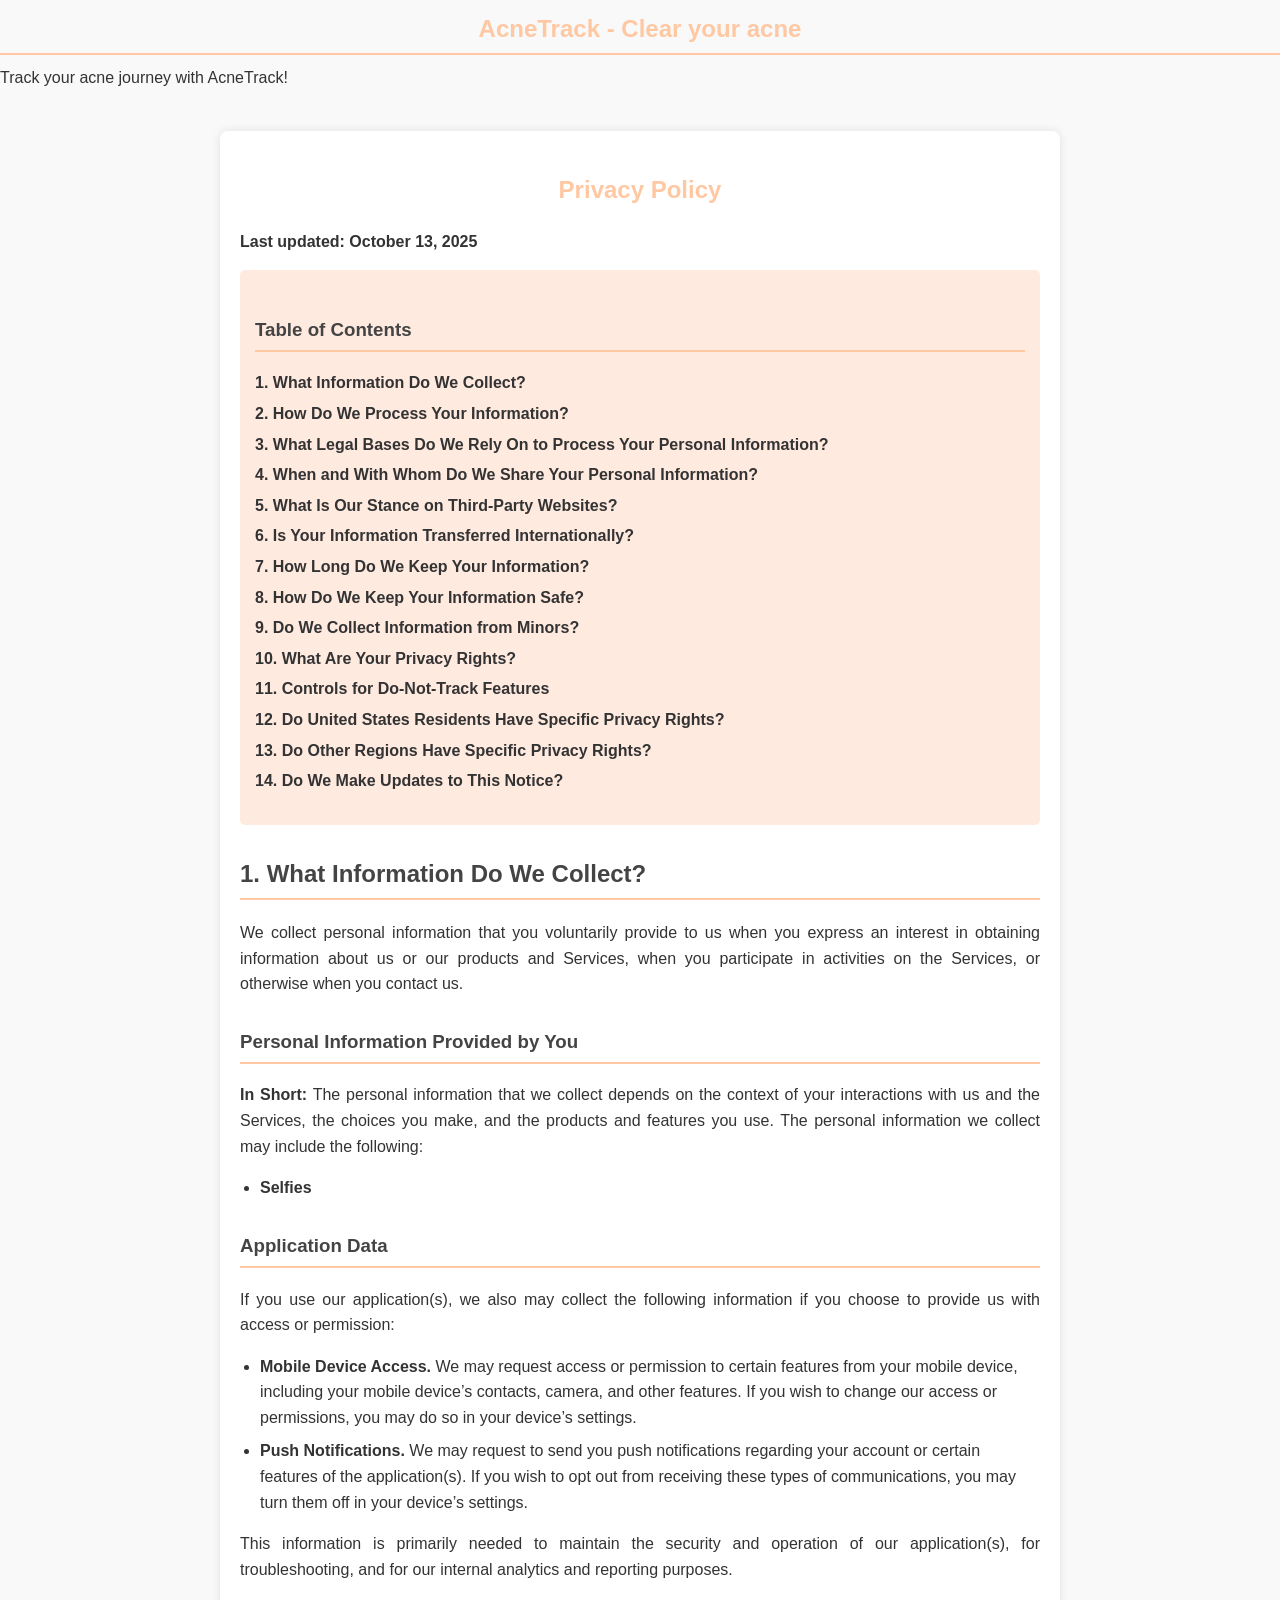
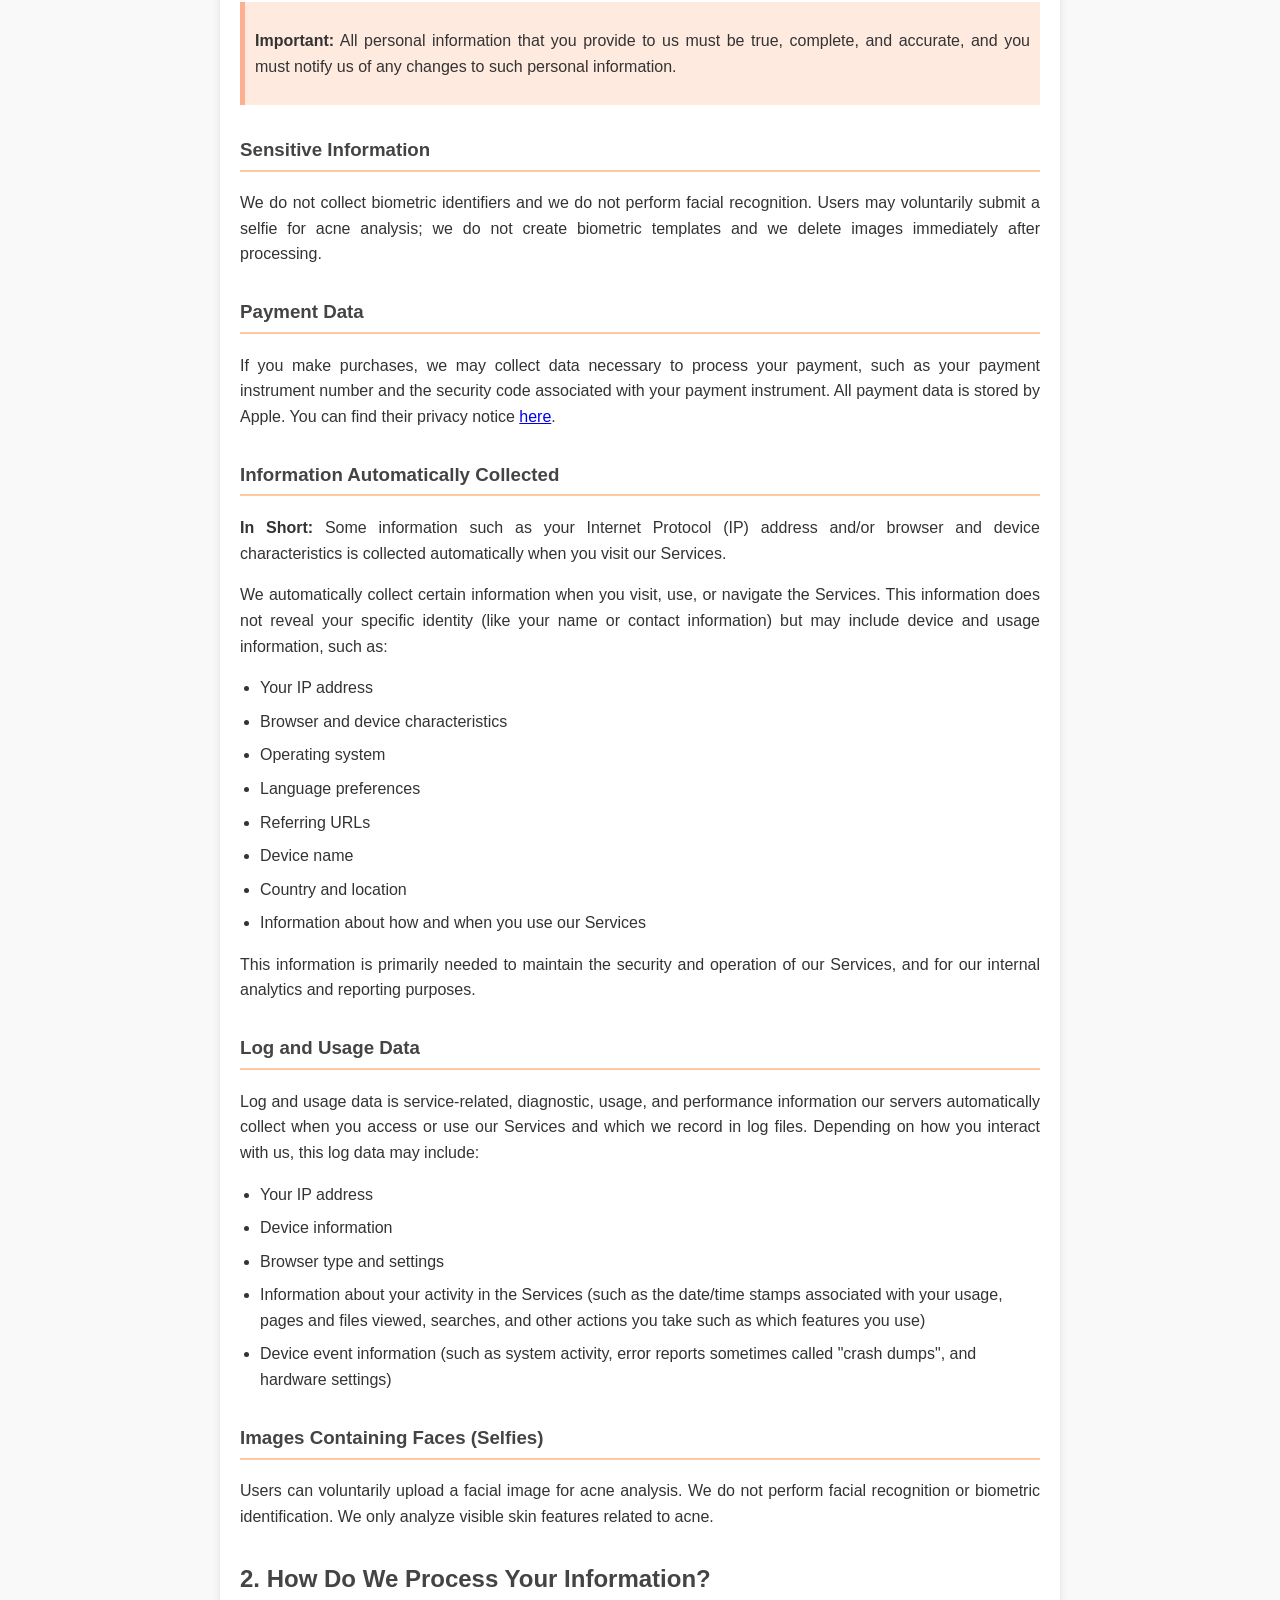
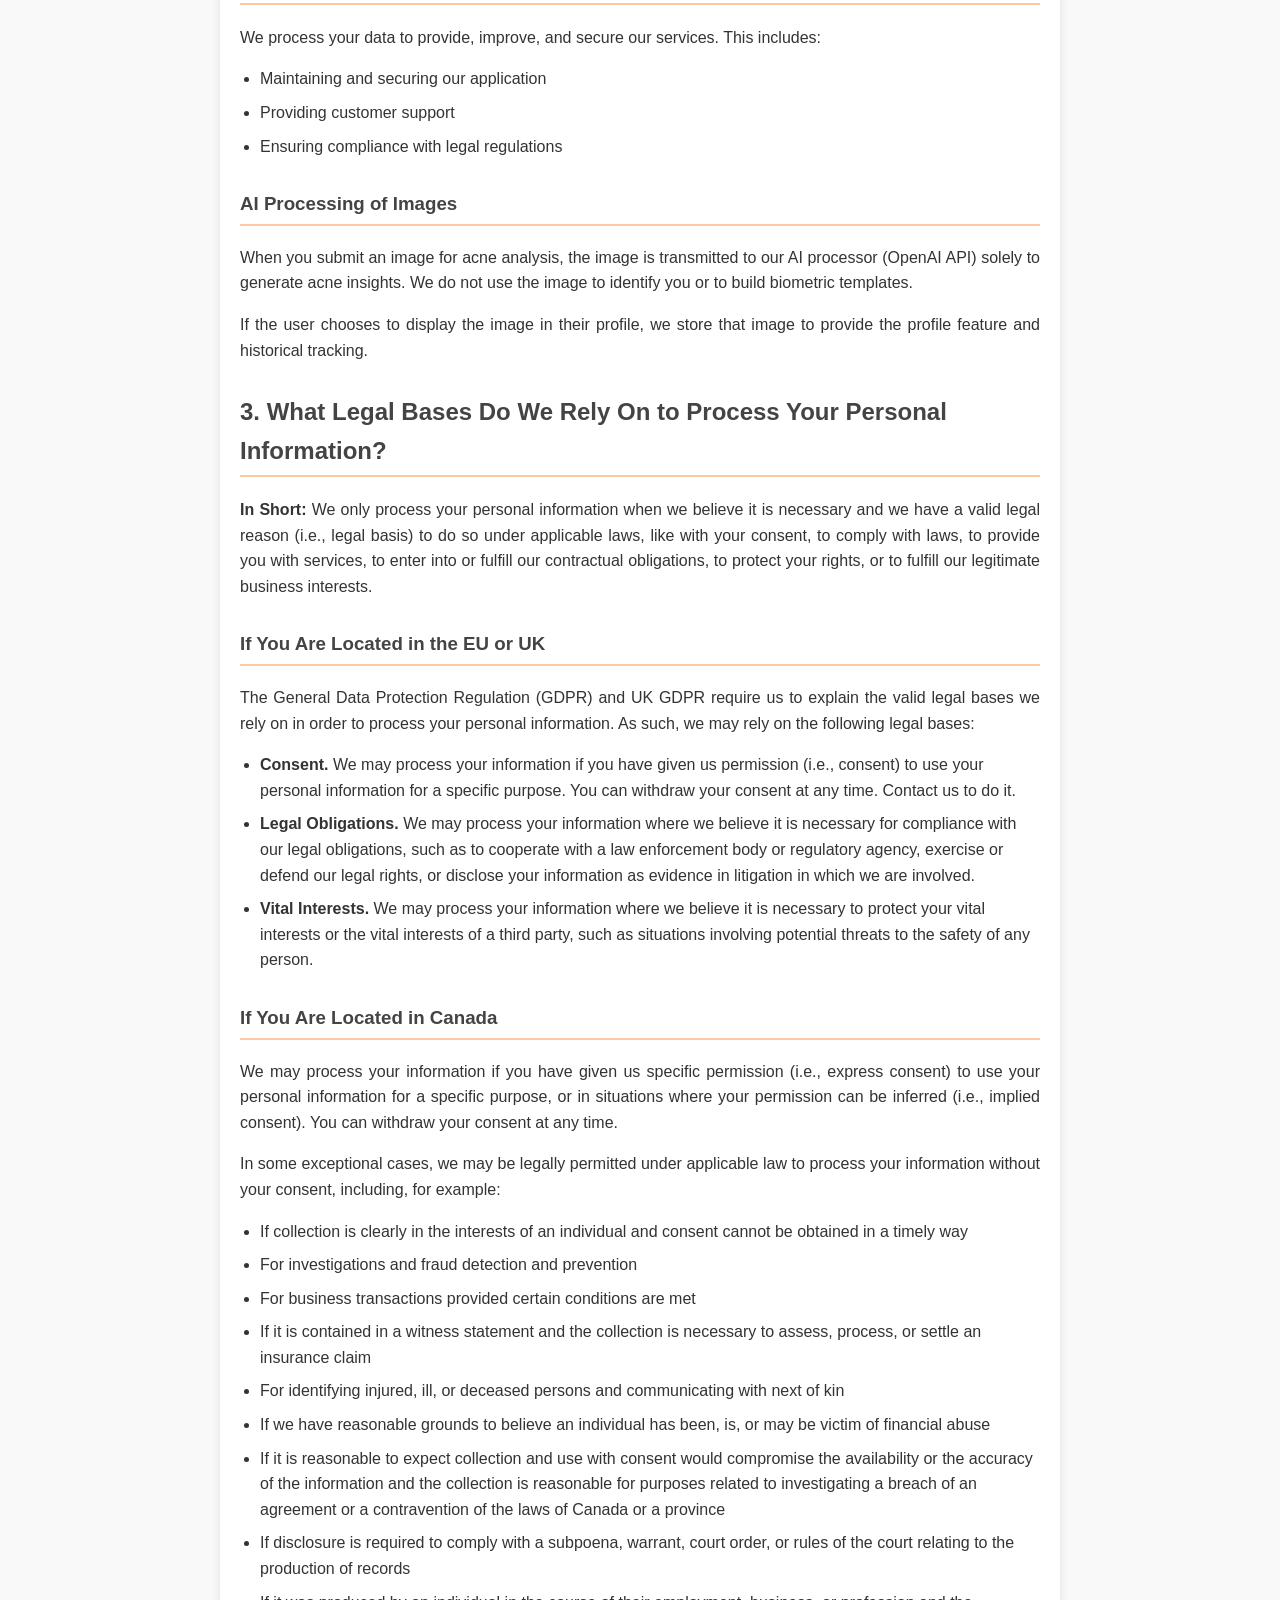
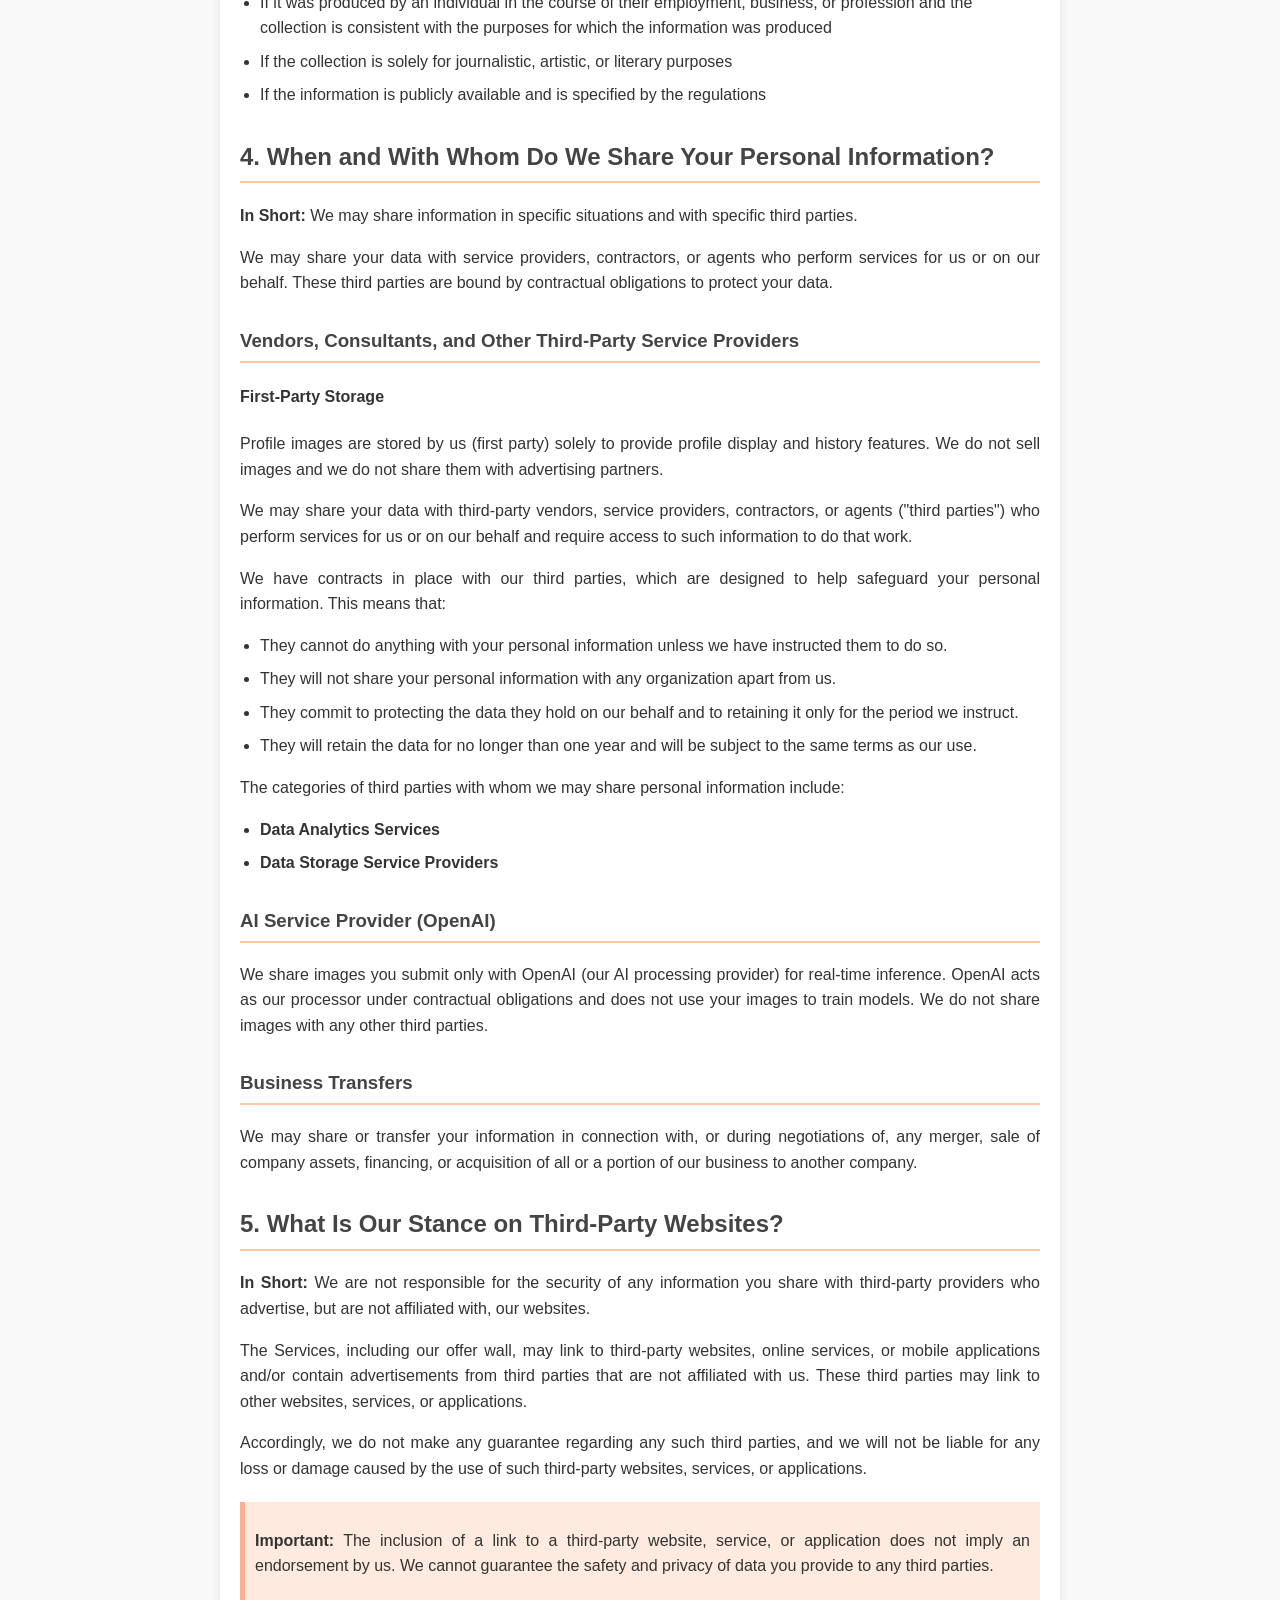
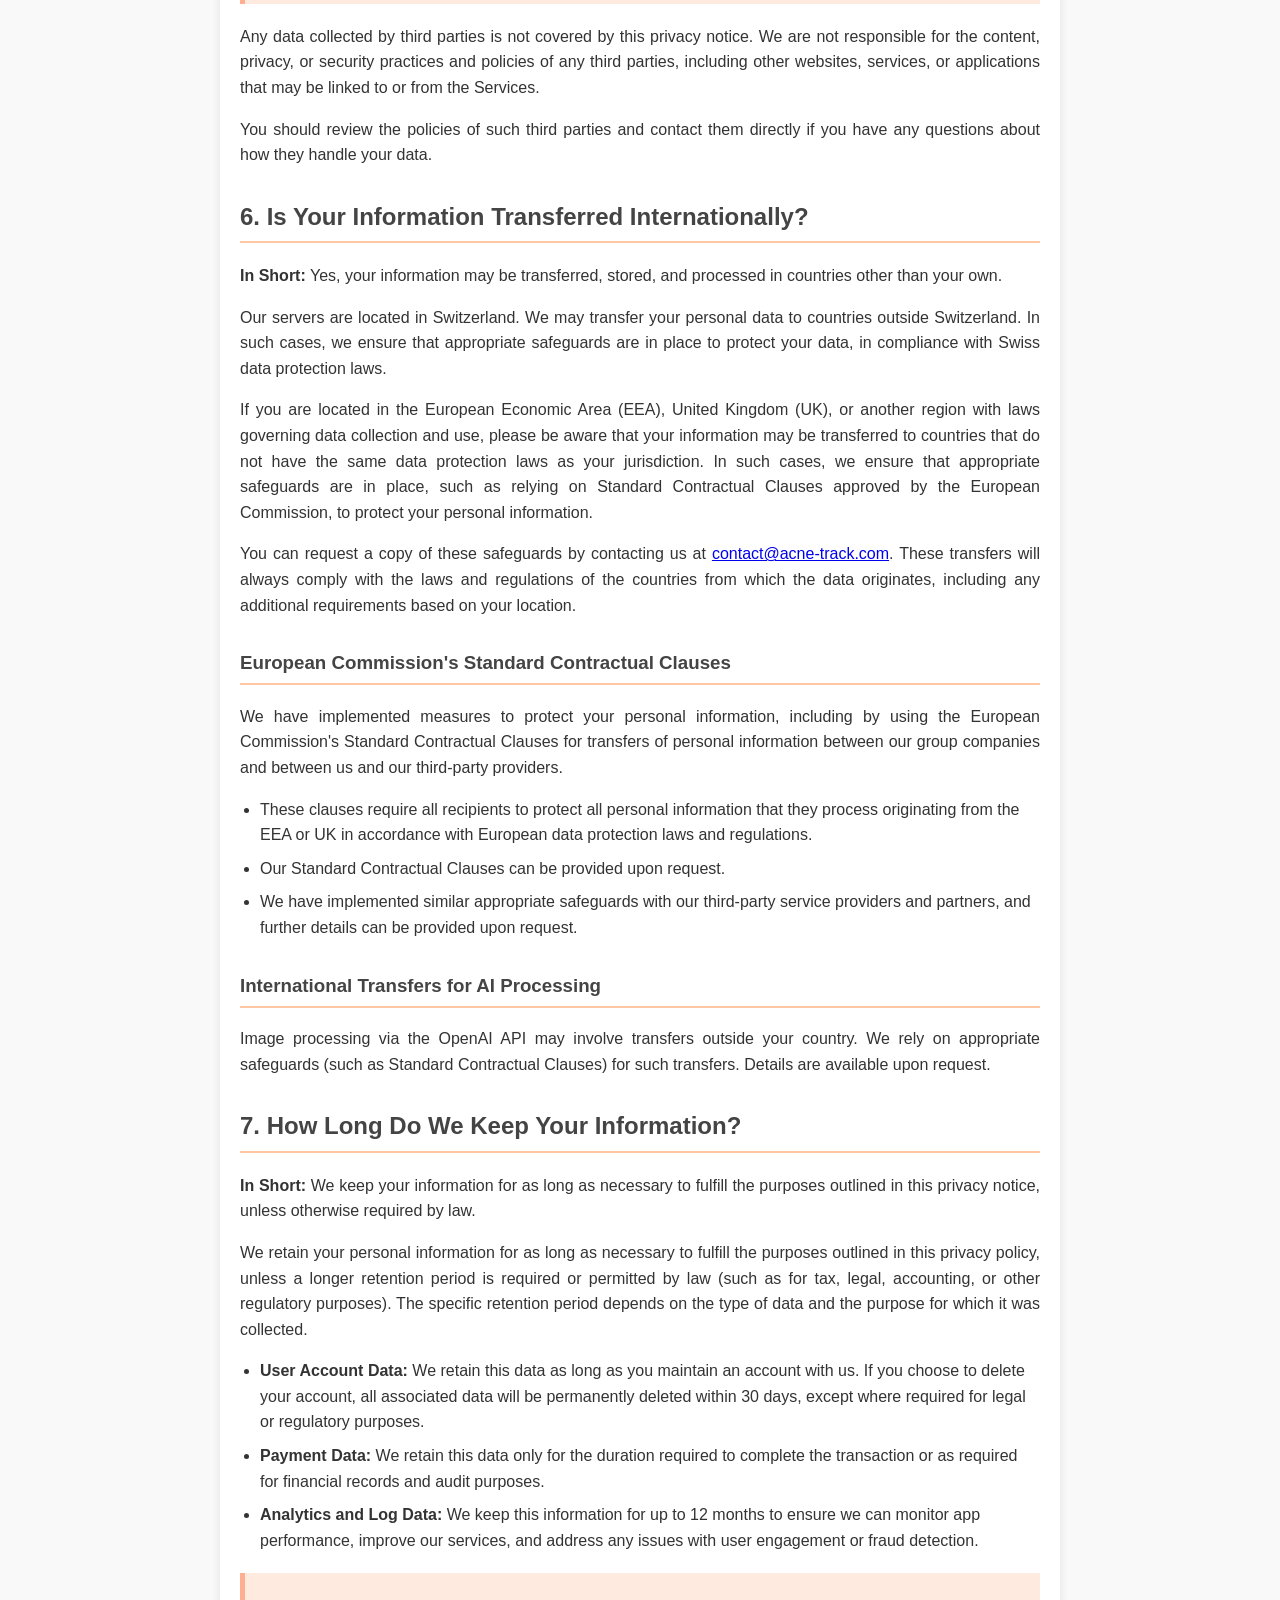
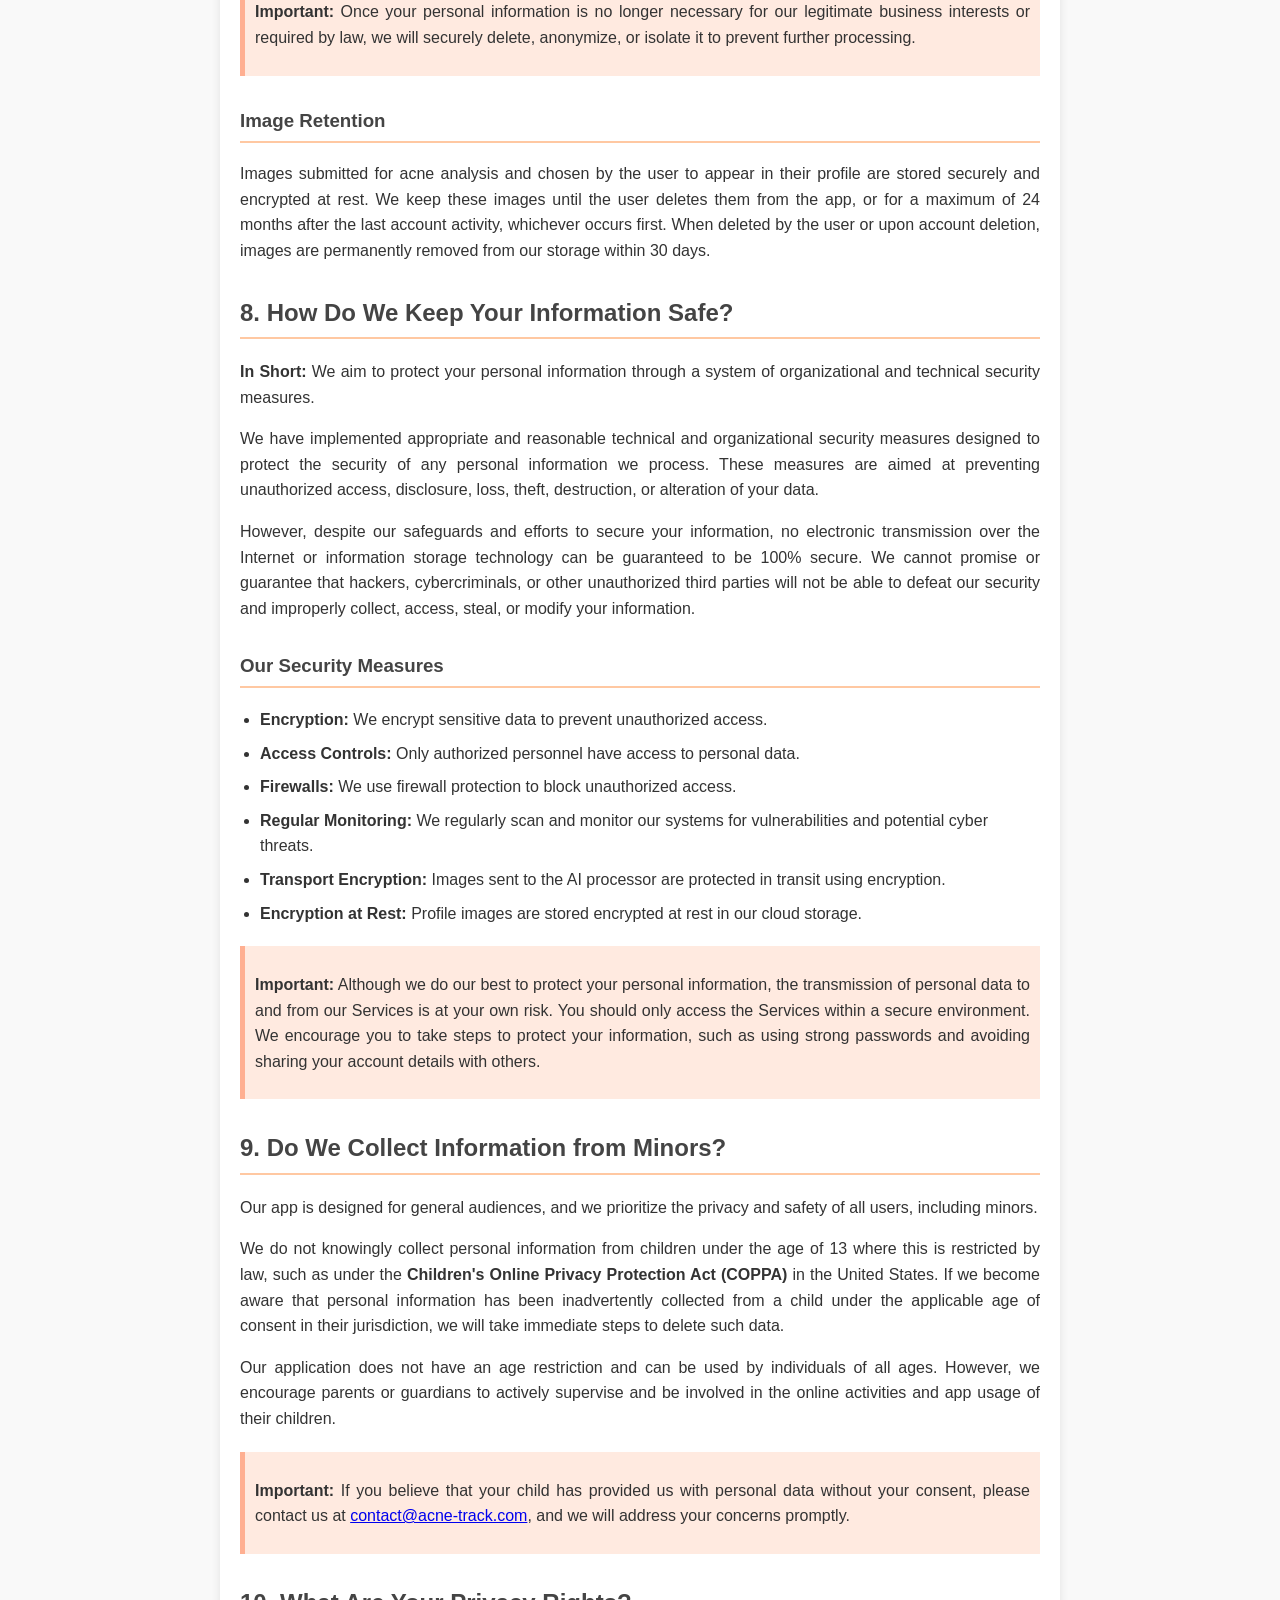
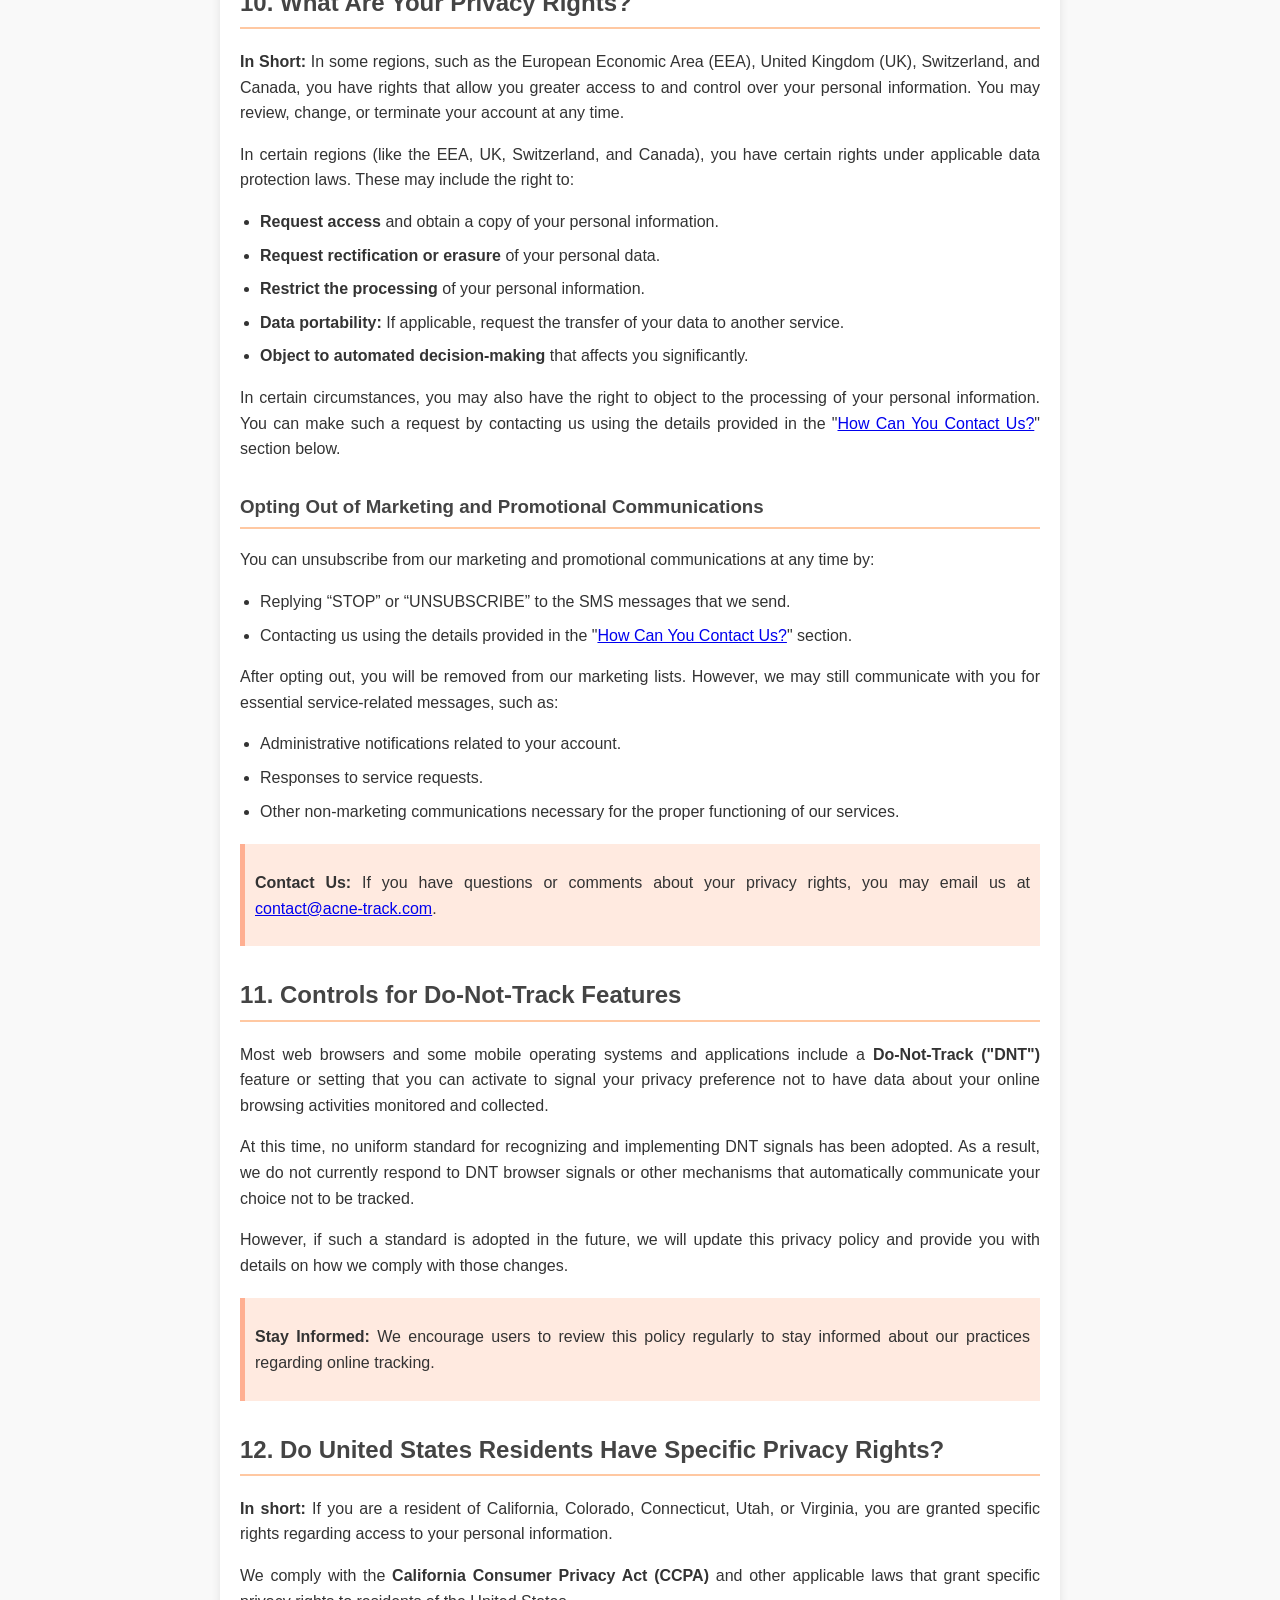
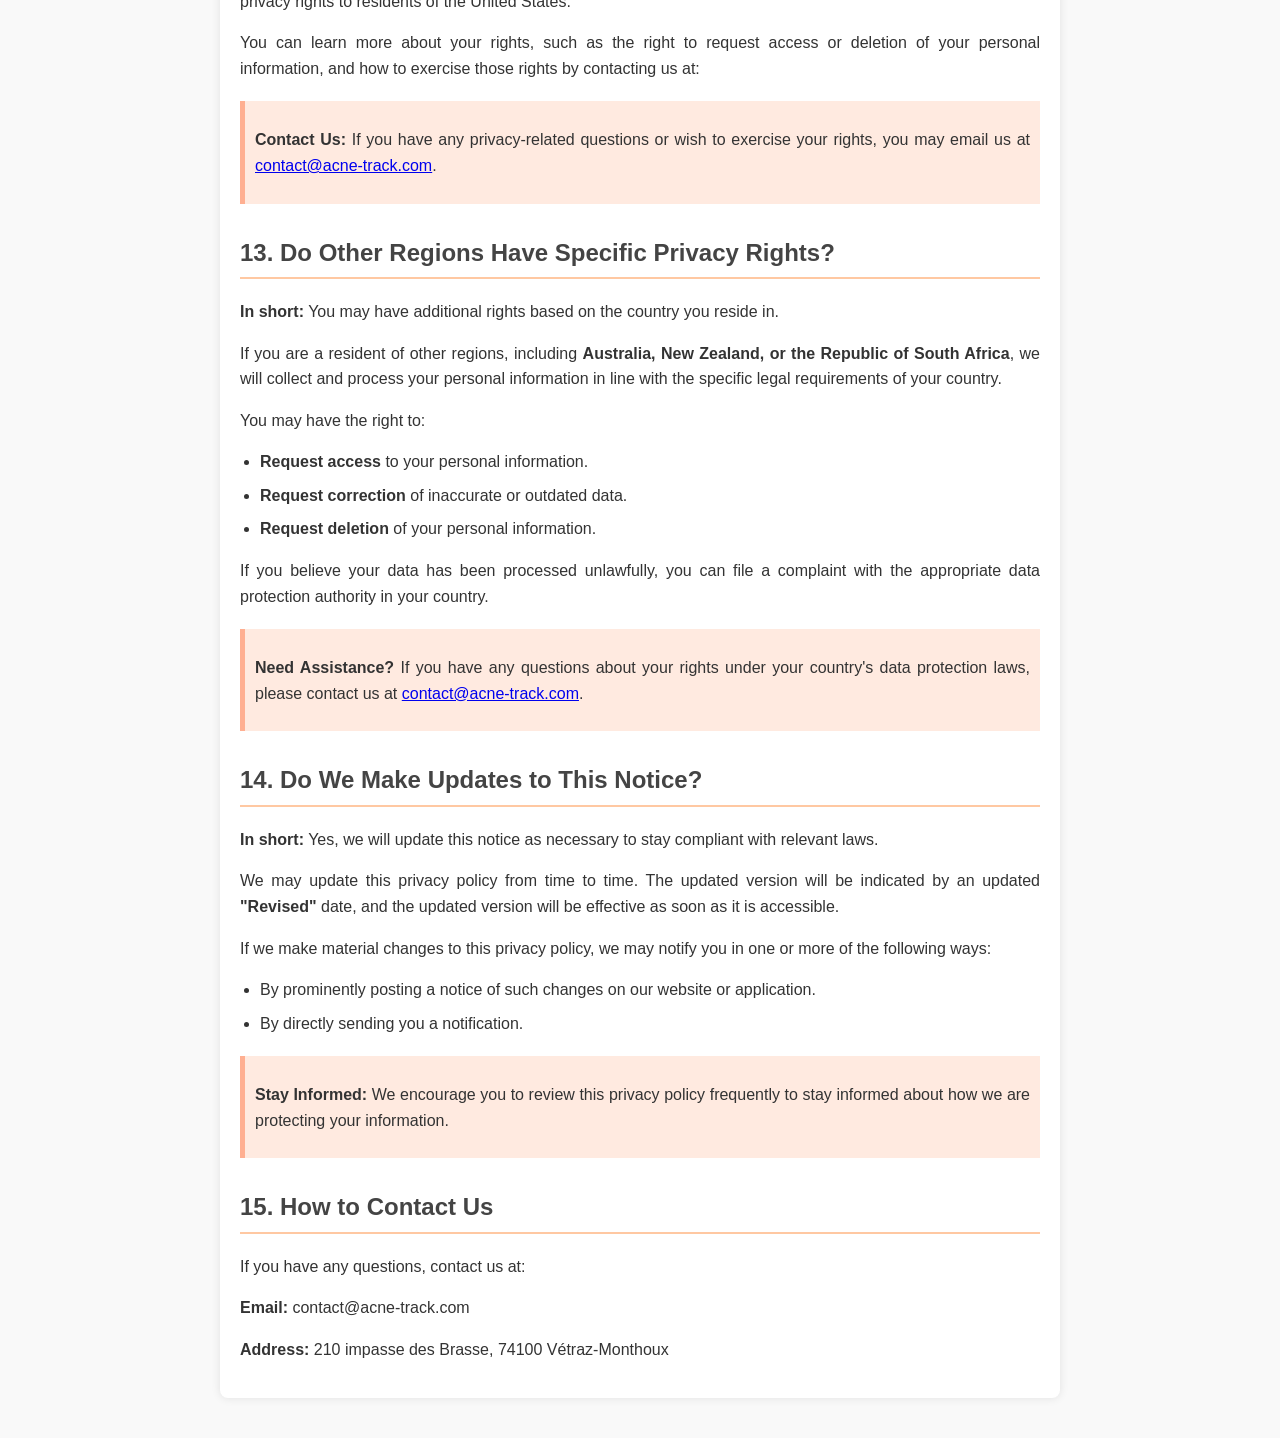
==== privacy.html @ 8bb2ef1c "Update date" ====
<!DOCTYPE html>
<html lang="fr">
<head>
    <meta charset="UTF-8">
    <meta name="viewport" content="width=device-width, initial-scale=1.0">
    <title>Privacy Policy - AcneTrack</title>
    <style>
        /* Styles généraux */
body {
    font-family: Arial, sans-serif;
    margin: 0;
    padding: 0;
    background-color: #f9f9f9;
    color: #333;
    line-height: 1.6;
}

/* Conteneur principal */
.container {
    max-width: 800px;
    margin: 40px auto;
    padding: 20px;
    background: white;
    border-radius: 8px;
    box-shadow: 0px 0px 10px rgba(0, 0, 0, 0.1);
}

/* Titres */
h1 {
    text-align: center;
    color: #FFC8A2; /* Nouveau code couleur */
}

h2, h3 {
    color: #444;
    border-bottom: 2px solid #FFC8A2; /* Bordure sous les titres */
    padding-bottom: 5px;
    margin-top: 30px;
}

/* Paragraphes et listes */
p {
    text-align: justify;
    margin-bottom: 15px;
}

ul {
    padding-left: 20px;
}

li {
    margin-bottom: 8px;
}

        /* Ajout du style pour l'en-tête */
    .header {
      text-align: center;
      margin-bottom: 20px;
    }
    .header .logo {
      max-width: 120px;
      height: auto;
      margin-bottom: 10px;
    }
    .header h2 {
      color: #FFC8A2;
      margin: 10px 0;
    }
    .header p {
      color: #333;
      font-size: 1rem;
      margin: 0 0 10px 0;
    }

/* Table des matières */
.table-of-contents {
    background: #FFEAE0; /* Fond de la table des matières */
    padding: 15px;
    border-radius: 5px;
    margin-bottom: 20px;
}

.table-of-contents ul {
    list-style: none;
    padding: 0;
}

.table-of-contents li {
    margin-bottom: 5px;
}

.table-of-contents a {
    text-decoration: none;
    color: #333; /* Texte des liens en foncé */
    font-weight: bold;
}

.table-of-contents a:hover {
    text-decoration: underline;
    color: #FFAF91; /* Un léger changement au survol */
}

/* Mise en valeur des sections importantes */
.highlight {
    background-color: #FFEAE0; /* Nouveau fond pour les encadrés */
    padding: 10px;
    border-left: 5px solid #FFAF91; /* Légèrement plus foncé */
    margin: 20px 0;
}

/* Pied de page */
.footer {
    text-align: center;
    margin-top: 40px;
    font-size: 14px;
    color: #777;
}

    </style>
</head>
<body>

     <!-- En-tête -->
  <div class="header">
    <h2>AcneTrack - Clear your acne</h2>
    <p>Track your acne journey with AcneTrack!</p>
  </div>

    <div class="container">
     <section id="privacy-policy">
        <h1>Privacy Policy</h1>
        <p><strong>Last updated: October 13, 2025</strong></p>

        <div class="table-of-contents">
    <h3>Table of Contents</h3>
    <ul>
        <li><a href="#info-collect">1. What Information Do We Collect?</a></li>
        <li><a href="#how-process">2. How Do We Process Your Information?</a></li>
        <li><a href="#legal-basis">3. What Legal Bases Do We Rely On to Process Your Personal Information?</a></li>
        <li><a href="#sharing-info">4. When and With Whom Do We Share Your Personal Information?</a></li>
        <li><a href="#third-party">5. What Is Our Stance on Third-Party Websites?</a></li>
        <li><a href="#international-transfer">6. Is Your Information Transferred Internationally?</a></li>
        <li><a href="#data-retention">7. How Long Do We Keep Your Information?</a></li>
        <li><a href="#data-security">8. How Do We Keep Your Information Safe?</a></li>
        <li><a href="#minors-data">9. Do We Collect Information from Minors?</a></li>
        <li><a href="#privacy-rights">10. What Are Your Privacy Rights?</a></li>
        <li><a href="#dnt-controls">11. Controls for Do-Not-Track Features</a></li>
        <li><a href="#us-privacy-rights">12. Do United States Residents Have Specific Privacy Rights?</a></li>
        <li><a href="#regional-privacy-rights">13. Do Other Regions Have Specific Privacy Rights?</a></li>
        <li><a href="#policy-updates">14. Do We Make Updates to This Notice?</a></li>
    </ul>
</div>


        <h2 id="info-collect">1. What Information Do We Collect?</h2>

<p>We collect personal information that you voluntarily provide to us when you express an interest in obtaining information about us or our products and Services, when you participate in activities on the Services, or otherwise when you contact us.</p>

<h3>Personal Information Provided by You</h3>
<p><strong>In Short:</strong> The personal information that we collect depends on the context of your interactions with us and the Services, the choices you make, and the products and features you use. The personal information we collect may include the following:</p>

<ul>
    <li><strong>Selfies</strong></li>
</ul>

<h3>Application Data</h3>
<p>If you use our application(s), we also may collect the following information if you choose to provide us with access or permission:</p>

<ul>
    <li><strong>Mobile Device Access.</strong> We may request access or permission to certain features from your mobile device, including your mobile device’s contacts, camera, and other features. If you wish to change our access or permissions, you may do so in your device’s settings.</li>
    <li><strong>Push Notifications.</strong> We may request to send you push notifications regarding your account or certain features of the application(s). If you wish to opt out from receiving these types of communications, you may turn them off in your device’s settings.</li>
</ul>

<p>This information is primarily needed to maintain the security and operation of our application(s), for troubleshooting, and for our internal analytics and reporting purposes.</p>

<div class="highlight">
    <p><strong>Important:</strong> All personal information that you provide to us must be true, complete, and accurate, and you must notify us of any changes to such personal information.</p>
</div>

<h3>Sensitive Information</h3>
<p>We do not collect biometric identifiers and we do not perform facial recognition. Users may voluntarily submit a selfie for acne analysis; we do not create biometric templates and we delete images immediately after processing.</p>

<h3>Payment Data</h3>
<p>If you make purchases, we may collect data necessary to process your payment, such as your payment instrument number and the security code associated with your payment instrument. All payment data is stored by Apple. You can find their privacy notice <a href="https://www.apple.com/legal/privacy/en-ww/">here</a>.</p>

<h3>Information Automatically Collected</h3>
<p><strong>In Short:</strong> Some information such as your Internet Protocol (IP) address and/or browser and device characteristics is collected automatically when you visit our Services.</p>

<p>We automatically collect certain information when you visit, use, or navigate the Services. This information does not reveal your specific identity (like your name or contact information) but may include device and usage information, such as:</p>

<ul>
    <li>Your IP address</li>
    <li>Browser and device characteristics</li>
    <li>Operating system</li>
    <li>Language preferences</li>
    <li>Referring URLs</li>
    <li>Device name</li>
    <li>Country and location</li>
    <li>Information about how and when you use our Services</li>
</ul>

<p>This information is primarily needed to maintain the security and operation of our Services, and for our internal analytics and reporting purposes.</p>

<h3>Log and Usage Data</h3>
<p>Log and usage data is service-related, diagnostic, usage, and performance information our servers automatically collect when you access or use our Services and which we record in log files. Depending on how you interact with us, this log data may include:</p>

<ul>
    <li>Your IP address</li>
    <li>Device information</li>
    <li>Browser type and settings</li>
    <li>Information about your activity in the Services (such as the date/time stamps associated with your usage, pages and files viewed, searches, and other actions you take such as which features you use)</li>
    <li>Device event information (such as system activity, error reports sometimes called "crash dumps", and hardware settings)</li>
</ul>

         <h3>Images Containing Faces (Selfies)</h3>
<p>Users can voluntarily upload a facial image for acne analysis. We do not perform facial recognition or biometric identification. We only analyze visible skin features related to acne.</p>

        <h2 id="how-process">2. How Do We Process Your Information?</h2>
        <p>We process your data to provide, improve, and secure our services. This includes:</p>
        <ul>
            <li>Maintaining and securing our application</li>
            <li>Providing customer support</li>
            <li>Ensuring compliance with legal regulations</li>
        </ul>

         <h3>AI Processing of Images</h3>
<p>When you submit an image for acne analysis, the image is transmitted to our AI processor (OpenAI API) solely to generate acne insights. We do not use the image to identify you or to build biometric templates.</p>
<p>If the user chooses to display the image in their profile, we store that image to provide the profile feature and historical tracking.</p>


     <h2 id="legal-basis">3. What Legal Bases Do We Rely On to Process Your Personal Information?</h2>

<p><strong>In Short:</strong> We only process your personal information when we believe it is necessary and we have a valid legal reason (i.e., legal basis) to do so under applicable laws, like with your consent, to comply with laws, to provide you with services, to enter into or fulfill our contractual obligations, to protect your rights, or to fulfill our legitimate business interests.</p>

<h3>If You Are Located in the EU or UK</h3>
<p>The General Data Protection Regulation (GDPR) and UK GDPR require us to explain the valid legal bases we rely on in order to process your personal information. As such, we may rely on the following legal bases:</p>

<ul>
    <li><strong>Consent.</strong> We may process your information if you have given us permission (i.e., consent) to use your personal information for a specific purpose. You can withdraw your consent at any time. Contact us to do it.</li>
    <li><strong>Legal Obligations.</strong> We may process your information where we believe it is necessary for compliance with our legal obligations, such as to cooperate with a law enforcement body or regulatory agency, exercise or defend our legal rights, or disclose your information as evidence in litigation in which we are involved.</li>
    <li><strong>Vital Interests.</strong> We may process your information where we believe it is necessary to protect your vital interests or the vital interests of a third party, such as situations involving potential threats to the safety of any person.</li>
</ul>

<h3>If You Are Located in Canada</h3>
<p>We may process your information if you have given us specific permission (i.e., express consent) to use your personal information for a specific purpose, or in situations where your permission can be inferred (i.e., implied consent). You can withdraw your consent at any time.</p>

<p>In some exceptional cases, we may be legally permitted under applicable law to process your information without your consent, including, for example:</p>

<ul>
    <li>If collection is clearly in the interests of an individual and consent cannot be obtained in a timely way</li>
    <li>For investigations and fraud detection and prevention</li>
    <li>For business transactions provided certain conditions are met</li>
    <li>If it is contained in a witness statement and the collection is necessary to assess, process, or settle an insurance claim</li>
    <li>For identifying injured, ill, or deceased persons and communicating with next of kin</li>
    <li>If we have reasonable grounds to believe an individual has been, is, or may be victim of financial abuse</li>
    <li>If it is reasonable to expect collection and use with consent would compromise the availability or the accuracy of the information and the collection is reasonable for purposes related to investigating a breach of an agreement or a contravention of the laws of Canada or a province</li>
    <li>If disclosure is required to comply with a subpoena, warrant, court order, or rules of the court relating to the production of records</li>
    <li>If it was produced by an individual in the course of their employment, business, or profession and the collection is consistent with the purposes for which the information was produced</li>
    <li>If the collection is solely for journalistic, artistic, or literary purposes</li>
    <li>If the information is publicly available and is specified by the regulations</li>
</ul>
        
        <h2 id="sharing-info">4. When and With Whom Do We Share Your Personal Information?</h2>

<p><strong>In Short:</strong> We may share information in specific situations and with specific third parties.</p>

<p>We may share your data with service providers, contractors, or agents who perform services for us or on our behalf. These third parties are bound by contractual obligations to protect your data.</p>

<h3>Vendors, Consultants, and Other Third-Party Service Providers</h3>

         <h4>First-Party Storage</h4>
<p>Profile images are stored by us (first party) solely to provide profile display and history features. We do not sell images and we do not share them with advertising partners.</p>

<p>We may share your data with third-party vendors, service providers, contractors, or agents ("third parties") who perform services for us or on our behalf and require access to such information to do that work.</p>

<p>We have contracts in place with our third parties, which are designed to help safeguard your personal information. This means that:</p>

<ul>
    <li>They cannot do anything with your personal information unless we have instructed them to do so.</li>
    <li>They will not share your personal information with any organization apart from us.</li>
    <li>They commit to protecting the data they hold on our behalf and to retaining it only for the period we instruct.</li>
    <li>They will retain the data for no longer than one year and will be subject to the same terms as our use.</li>
</ul>

<p>The categories of third parties with whom we may share personal information include:</p>

<ul>
    <li><strong>Data Analytics Services</strong></li>
    <li><strong>Data Storage Service Providers</strong></li>
</ul>

         <h3>AI Service Provider (OpenAI)</h3>
<p>We share images you submit only with OpenAI (our AI processing provider) for real-time inference. OpenAI acts as our processor under contractual obligations and does not use your images to train models. We do not share images with any other third parties.</p>


<h3>Business Transfers</h3>
<p>We may share or transfer your information in connection with, or during negotiations of, any merger, sale of company assets, financing, or acquisition of all or a portion of our business to another company.</p>


        <h2 id="third-party">5. What Is Our Stance on Third-Party Websites?</h2>

<p><strong>In Short:</strong> We are not responsible for the security of any information you share with third-party providers who advertise, but are not affiliated with, our websites.</p>

<p>The Services, including our offer wall, may link to third-party websites, online services, or mobile applications and/or contain advertisements from third parties that are not affiliated with us. These third parties may link to other websites, services, or applications.</p>

<p>Accordingly, we do not make any guarantee regarding any such third parties, and we will not be liable for any loss or damage caused by the use of such third-party websites, services, or applications.</p>

<div class="highlight">
    <p><strong>Important:</strong> The inclusion of a link to a third-party website, service, or application does not imply an endorsement by us. We cannot guarantee the safety and privacy of data you provide to any third parties.</p>
</div>

<p>Any data collected by third parties is not covered by this privacy notice. We are not responsible for the content, privacy, or security practices and policies of any third parties, including other websites, services, or applications that may be linked to or from the Services.</p>

<p>You should review the policies of such third parties and contact them directly if you have any questions about how they handle your data.</p>
        
   
        <h2 id="international-transfer">6. Is Your Information Transferred Internationally?</h2>

<p><strong>In Short:</strong> Yes, your information may be transferred, stored, and processed in countries other than your own.</p>

<p>Our servers are located in Switzerland. We may transfer your personal data to countries outside Switzerland. In such cases, we ensure that appropriate safeguards are in place to protect your data, in compliance with Swiss data protection laws.</p>

<p>If you are located in the European Economic Area (EEA), United Kingdom (UK), or another region with laws governing data collection and use, please be aware that your information may be transferred to countries that do not have the same data protection laws as your jurisdiction. In such cases, we ensure that appropriate safeguards are in place, such as relying on Standard Contractual Clauses approved by the European Commission, to protect your personal information.</p>

<p>You can request a copy of these safeguards by contacting us at <a href="mailto:contact@acne-track.com">contact@acne-track.com</a>. These transfers will always comply with the laws and regulations of the countries from which the data originates, including any additional requirements based on your location.</p>

<h3>European Commission's Standard Contractual Clauses</h3>
<p>We have implemented measures to protect your personal information, including by using the European Commission's Standard Contractual Clauses for transfers of personal information between our group companies and between us and our third-party providers.</p>

<ul>
    <li>These clauses require all recipients to protect all personal information that they process originating from the EEA or UK in accordance with European data protection laws and regulations.</li>
    <li>Our Standard Contractual Clauses can be provided upon request.</li>
    <li>We have implemented similar appropriate safeguards with our third-party service providers and partners, and further details can be provided upon request.</li>
</ul>

         <h3>International Transfers for AI Processing</h3>
<p>Image processing via the OpenAI API may involve transfers outside your country. We rely on appropriate safeguards (such as Standard Contractual Clauses) for such transfers. Details are available upon request.</p>


        
        <h2 id="data-retention">7. How Long Do We Keep Your Information?</h2>

<p><strong>In Short:</strong> We keep your information for as long as necessary to fulfill the purposes outlined in this privacy notice, unless otherwise required by law.</p>

<p>We retain your personal information for as long as necessary to fulfill the purposes outlined in this privacy policy, unless a longer retention period is required or permitted by law (such as for tax, legal, accounting, or other regulatory purposes). The specific retention period depends on the type of data and the purpose for which it was collected.</p>

<ul>
    <li><strong>User Account Data:</strong> We retain this data as long as you maintain an account with us. If you choose to delete your account, all associated data will be permanently deleted within 30 days, except where required for legal or regulatory purposes.</li>
    <li><strong>Payment Data:</strong> We retain this data only for the duration required to complete the transaction or as required for financial records and audit purposes.</li>
    <li><strong>Analytics and Log Data:</strong> We keep this information for up to 12 months to ensure we can monitor app performance, improve our services, and address any issues with user engagement or fraud detection.</li>
</ul>

<div class="highlight">
    <p><strong>Important:</strong> Once your personal information is no longer necessary for our legitimate business interests or required by law, we will securely delete, anonymize, or isolate it to prevent further processing.</p>
</div>

         <h3>Image Retention</h3>
<p>Images submitted for acne analysis and chosen by the user to appear in their profile are stored securely and encrypted at rest. We keep these images until the user deletes them from the app, or for a maximum of 24 months after the last account activity, whichever occurs first. When deleted by the user or upon account deletion, images are permanently removed from our storage within 30 days.</p>



        <h2 id="data-security">8. How Do We Keep Your Information Safe?</h2>

<p><strong>In Short:</strong> We aim to protect your personal information through a system of organizational and technical security measures.</p>

<p>We have implemented appropriate and reasonable technical and organizational security measures designed to protect the security of any personal information we process. These measures are aimed at preventing unauthorized access, disclosure, loss, theft, destruction, or alteration of your data.</p>

<p>However, despite our safeguards and efforts to secure your information, no electronic transmission over the Internet or information storage technology can be guaranteed to be 100% secure. We cannot promise or guarantee that hackers, cybercriminals, or other unauthorized third parties will not be able to defeat our security and improperly collect, access, steal, or modify your information.</p>

<h3>Our Security Measures</h3>
<ul>
    <li><strong>Encryption:</strong> We encrypt sensitive data to prevent unauthorized access.</li>
    <li><strong>Access Controls:</strong> Only authorized personnel have access to personal data.</li>
    <li><strong>Firewalls:</strong> We use firewall protection to block unauthorized access.</li>
    <li><strong>Regular Monitoring:</strong> We regularly scan and monitor our systems for vulnerabilities and potential cyber threats.</li>
    <li><strong>Transport Encryption:</strong> Images sent to the AI processor are protected in transit using encryption.</li>
    <li><strong>Encryption at Rest:</strong> Profile images are stored encrypted at rest in our cloud storage.</li>
</ul>

<div class="highlight">
    <p><strong>Important:</strong> Although we do our best to protect your personal information, the transmission of personal data to and from our Services is at your own risk. You should only access the Services within a secure environment. We encourage you to take steps to protect your information, such as using strong passwords and avoiding sharing your account details with others.</p>
</div>

        <h2 id="minors-data">9. Do We Collect Information from Minors?</h2>

<p>Our app is designed for general audiences, and we prioritize the privacy and safety of all users, including minors.</p>

<p>We do not knowingly collect personal information from children under the age of 13 where this is restricted by law, such as under the <strong>Children's Online Privacy Protection Act (COPPA)</strong> in the United States. If we become aware that personal information has been inadvertently collected from a child under the applicable age of consent in their jurisdiction, we will take immediate steps to delete such data.</p>

<p>Our application does not have an age restriction and can be used by individuals of all ages. However, we encourage parents or guardians to actively supervise and be involved in the online activities and app usage of their children.</p>

<div class="highlight">
    <p><strong>Important:</strong> If you believe that your child has provided us with personal data without your consent, please contact us at <a href="mailto:contact@acne-track.com">contact@acne-track.com</a>, and we will address your concerns promptly.</p>
</div>

        <h2 id="privacy-rights">10. What Are Your Privacy Rights?</h2>

<p><strong>In Short:</strong> In some regions, such as the European Economic Area (EEA), United Kingdom (UK), Switzerland, and Canada, you have rights that allow you greater access to and control over your personal information. You may review, change, or terminate your account at any time.</p>

<p>In certain regions (like the EEA, UK, Switzerland, and Canada), you have certain rights under applicable data protection laws. These may include the right to:</p>

<ul>
    <li><strong>Request access</strong> and obtain a copy of your personal information.</li>
    <li><strong>Request rectification or erasure</strong> of your personal data.</li>
    <li><strong>Restrict the processing</strong> of your personal information.</li>
    <li><strong>Data portability:</strong> If applicable, request the transfer of your data to another service.</li>
    <li><strong>Object to automated decision-making</strong> that affects you significantly.</li>
</ul>

<p>In certain circumstances, you may also have the right to object to the processing of your personal information. You can make such a request by contacting us using the details provided in the "<a href="#contact">How Can You Contact Us?</a>" section below.</p>

<h3>Opting Out of Marketing and Promotional Communications</h3>
<p>You can unsubscribe from our marketing and promotional communications at any time by:</p>

<ul>
    <li>Replying “STOP” or “UNSUBSCRIBE” to the SMS messages that we send.</li>
    <li>Contacting us using the details provided in the "<a href="#contact">How Can You Contact Us?</a>" section.</li>
</ul>

<p>After opting out, you will be removed from our marketing lists. However, we may still communicate with you for essential service-related messages, such as:</p>

<ul>
    <li>Administrative notifications related to your account.</li>
    <li>Responses to service requests.</li>
    <li>Other non-marketing communications necessary for the proper functioning of our services.</li>
</ul>

<div class="highlight">
    <p><strong>Contact Us:</strong> If you have questions or comments about your privacy rights, you may email us at <a href="mailto:contact@acne-track.com">contact@acne-track.com</a>.</p>
</div>



        <h2 id="dnt-controls">11. Controls for Do-Not-Track Features</h2>

<p>Most web browsers and some mobile operating systems and applications include a <strong>Do-Not-Track ("DNT")</strong> feature or setting that you can activate to signal your privacy preference not to have data about your online browsing activities monitored and collected.</p>

<p>At this time, no uniform standard for recognizing and implementing DNT signals has been adopted. As a result, we do not currently respond to DNT browser signals or other mechanisms that automatically communicate your choice not to be tracked.</p>

<p>However, if such a standard is adopted in the future, we will update this privacy policy and provide you with details on how we comply with those changes.</p>

<div class="highlight">
    <p><strong>Stay Informed:</strong> We encourage users to review this policy regularly to stay informed about our practices regarding online tracking.</p>
</div>

        <h2 id="us-privacy-rights">12. Do United States Residents Have Specific Privacy Rights?</h2>

<p><strong>In short:</strong> If you are a resident of California, Colorado, Connecticut, Utah, or Virginia, you are granted specific rights regarding access to your personal information.</p>

<p>We comply with the <strong>California Consumer Privacy Act (CCPA)</strong> and other applicable laws that grant specific privacy rights to residents of the United States.</p>

<p>You can learn more about your rights, such as the right to request access or deletion of your personal information, and how to exercise those rights by contacting us at:</p>

<div class="highlight">
    <p><strong>Contact Us:</strong> If you have any privacy-related questions or wish to exercise your rights, you may email us at <a href="mailto:contact@acne-track.com">contact@acne-track.com</a>.</p>
</div>

        <h2 id="regional-privacy-rights">13. Do Other Regions Have Specific Privacy Rights?</h2>

<p><strong>In short:</strong> You may have additional rights based on the country you reside in.</p>

<p>If you are a resident of other regions, including <strong>Australia, New Zealand, or the Republic of South Africa</strong>, we will collect and process your personal information in line with the specific legal requirements of your country.</p>

<p>You may have the right to:</p>
<ul>
    <li><strong>Request access</strong> to your personal information.</li>
    <li><strong>Request correction</strong> of inaccurate or outdated data.</li>
    <li><strong>Request deletion</strong> of your personal information.</li>
</ul>

<p>If you believe your data has been processed unlawfully, you can file a complaint with the appropriate data protection authority in your country.</p>

<div class="highlight">
    <p><strong>Need Assistance?</strong> If you have any questions about your rights under your country's data protection laws, please contact us at <a href="mailto:contact@acne-track.com">contact@acne-track.com</a>.</p>
</div>

        <h2 id="policy-updates">14. Do We Make Updates to This Notice?</h2>

<p><strong>In short:</strong> Yes, we will update this notice as necessary to stay compliant with relevant laws.</p>

<p>We may update this privacy policy from time to time. The updated version will be indicated by an updated <strong>"Revised"</strong> date, and the updated version will be effective as soon as it is accessible.</p>

<p>If we make material changes to this privacy policy, we may notify you in one or more of the following ways:</p>
<ul>
    <li>By prominently posting a notice of such changes on our website or application.</li>
    <li>By directly sending you a notification.</li>
</ul>

<div class="highlight">
    <p><strong>Stay Informed:</strong> We encourage you to review this privacy policy frequently to stay informed about how we are protecting your information.</p>
</div>


        <h2 id="contact">15. How to Contact Us</h2>
        <p>If you have any questions, contact us at:</p>
        <p><strong>Email:</strong> contact@acne-track.com</p>
        <p><strong>Address:</strong> 210 impasse des Brasse, 74100 Vétraz-Monthoux</p>



</body>
</html>
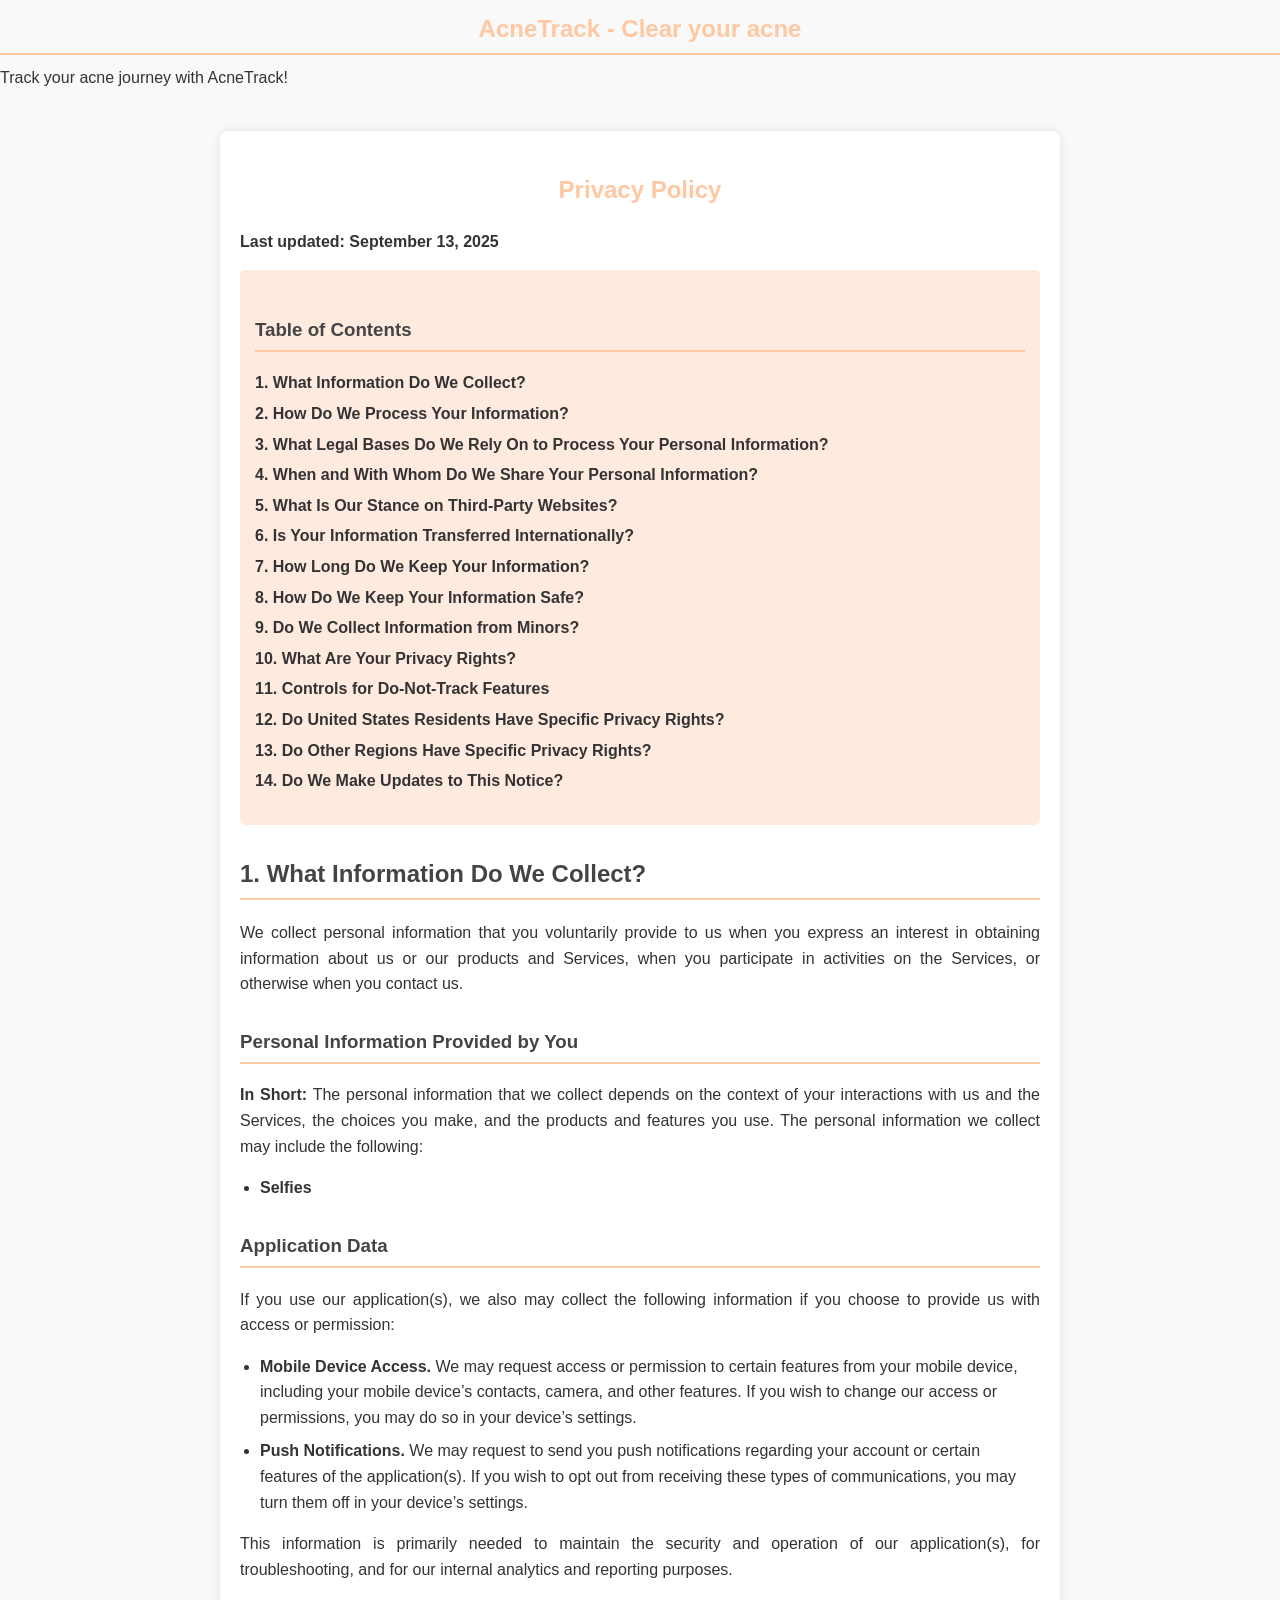
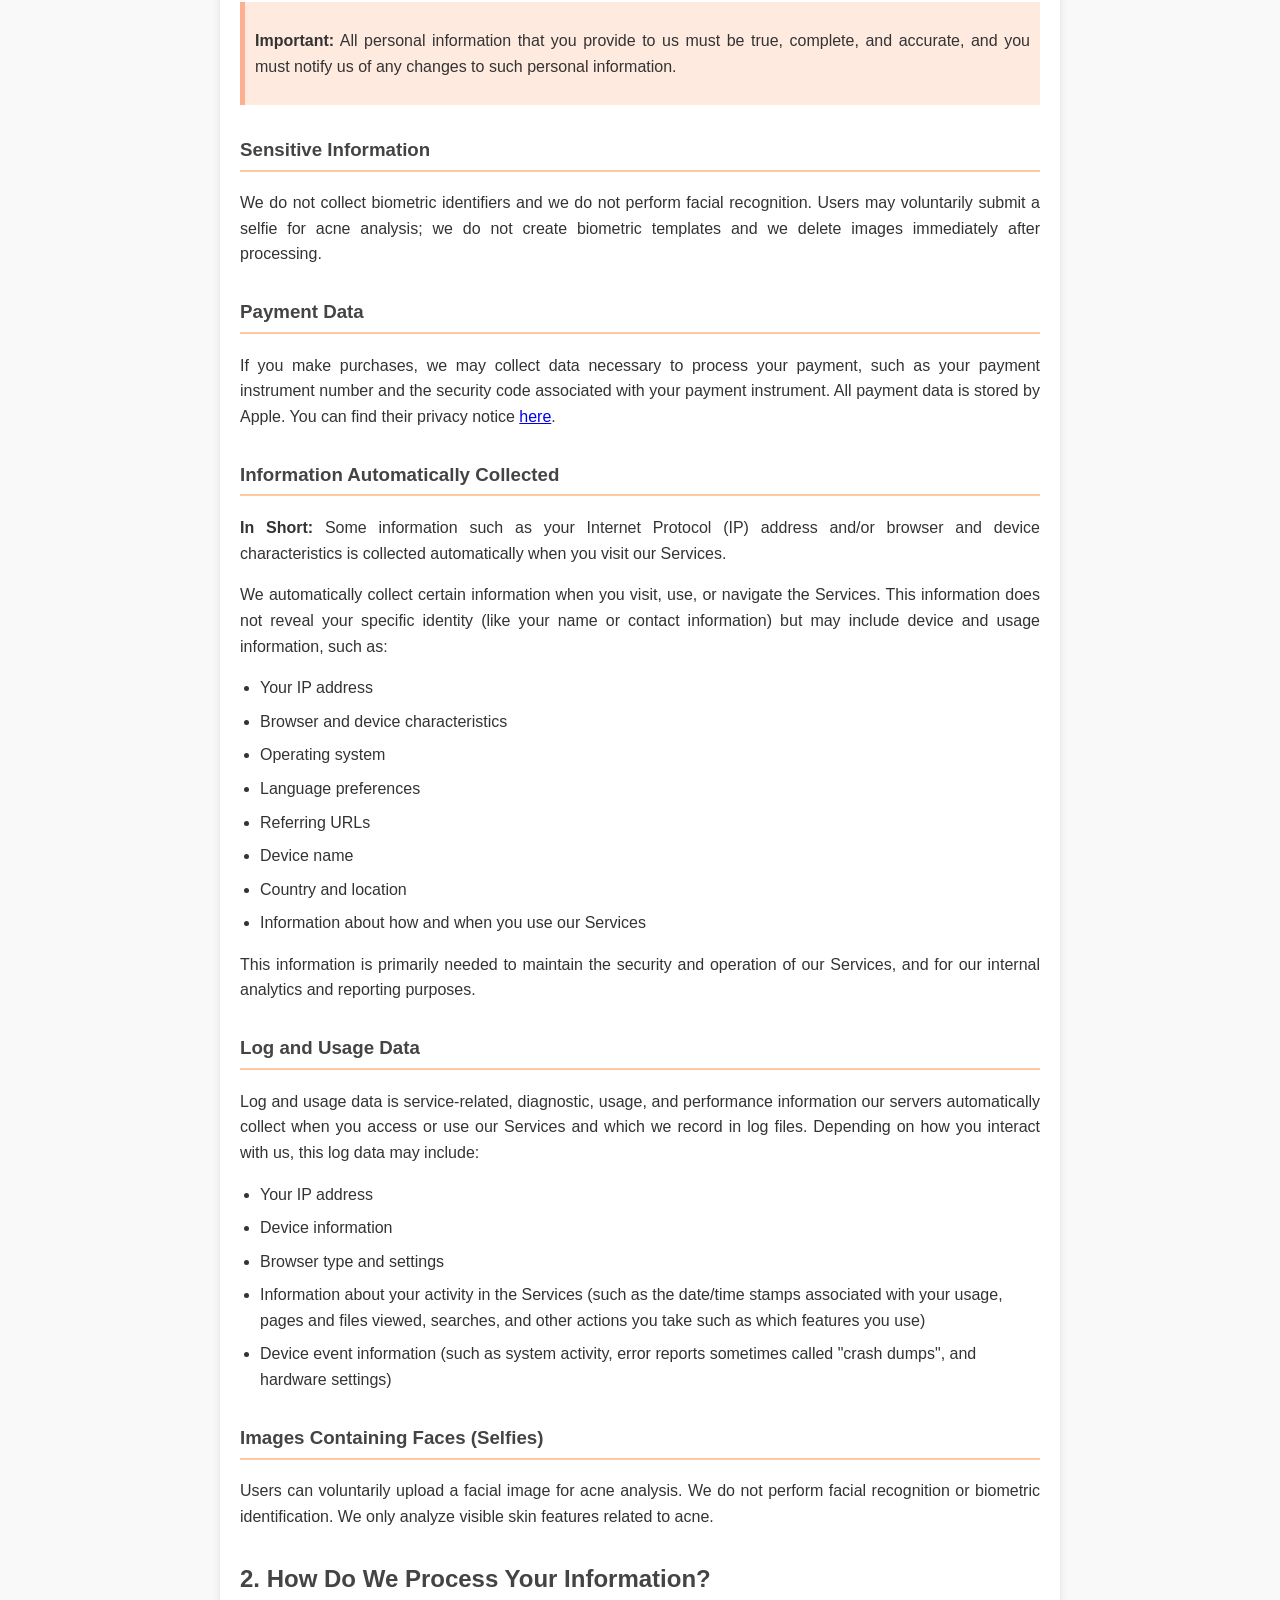
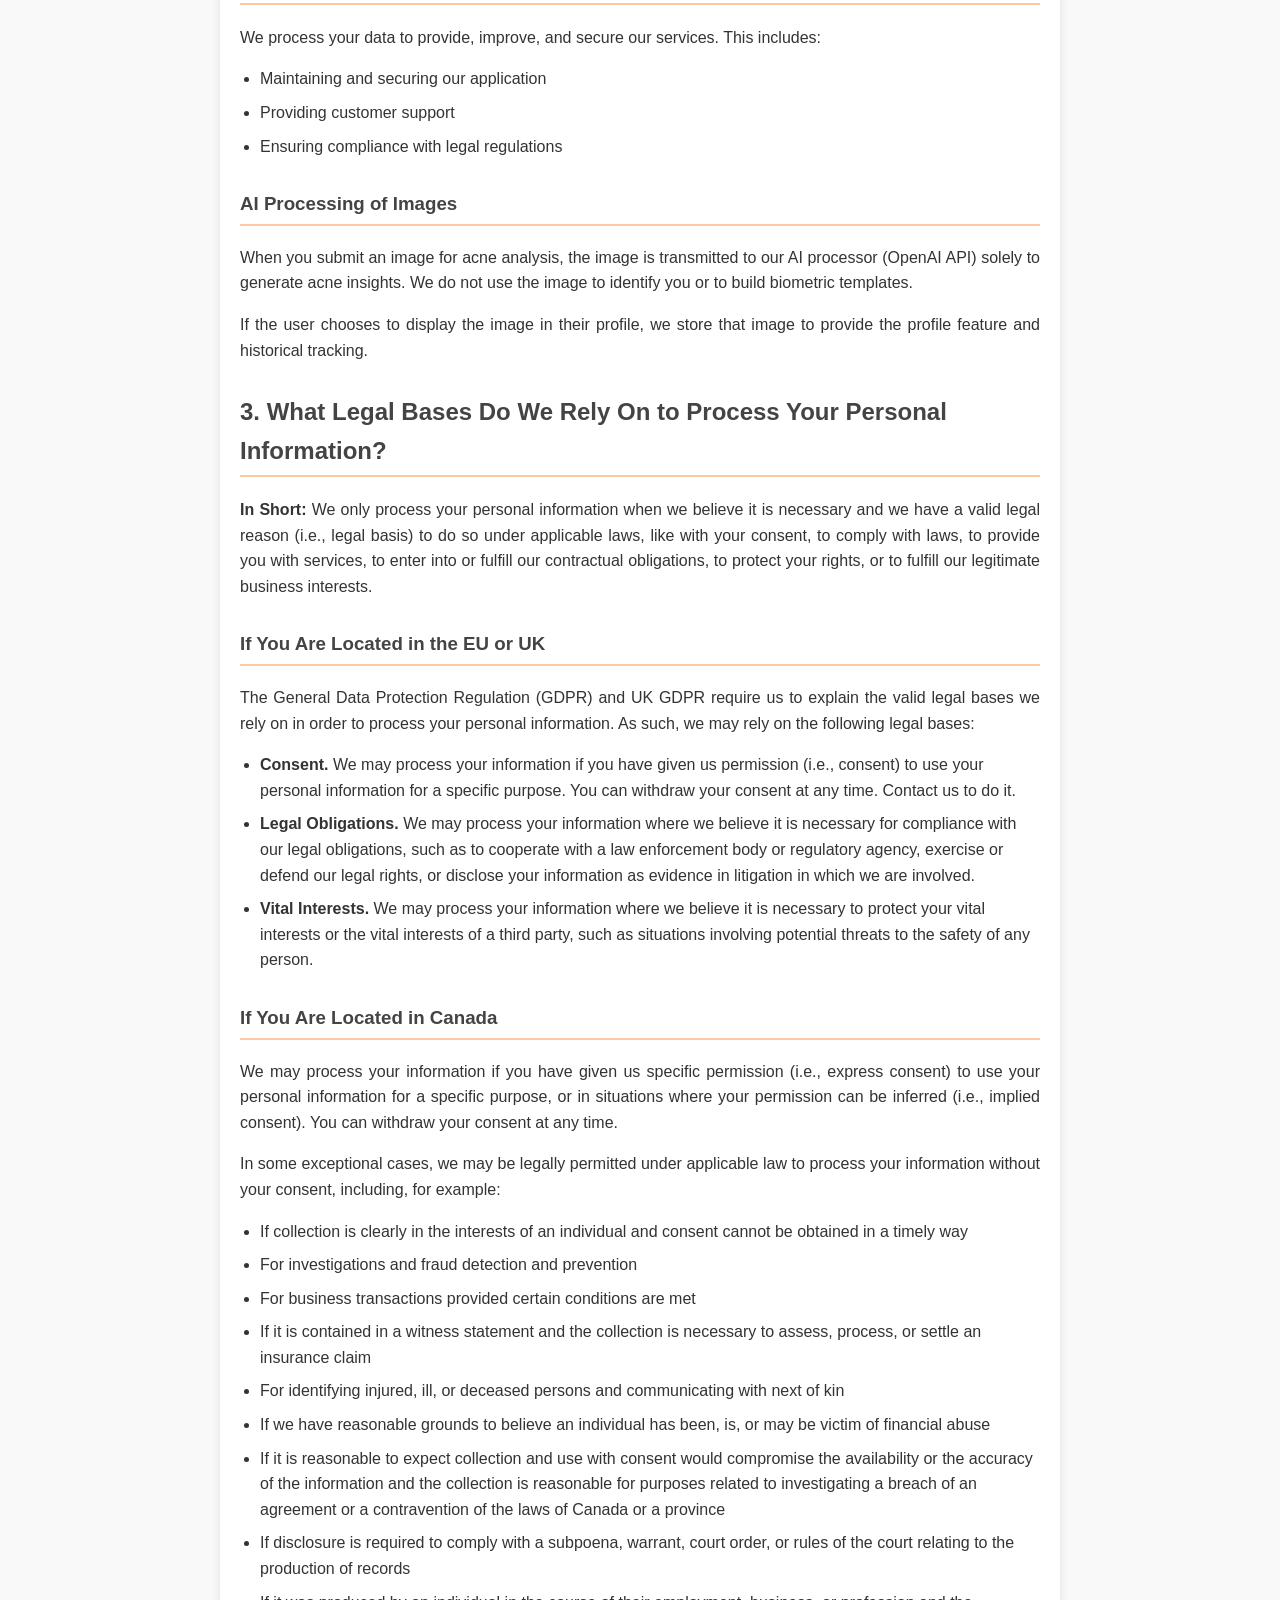
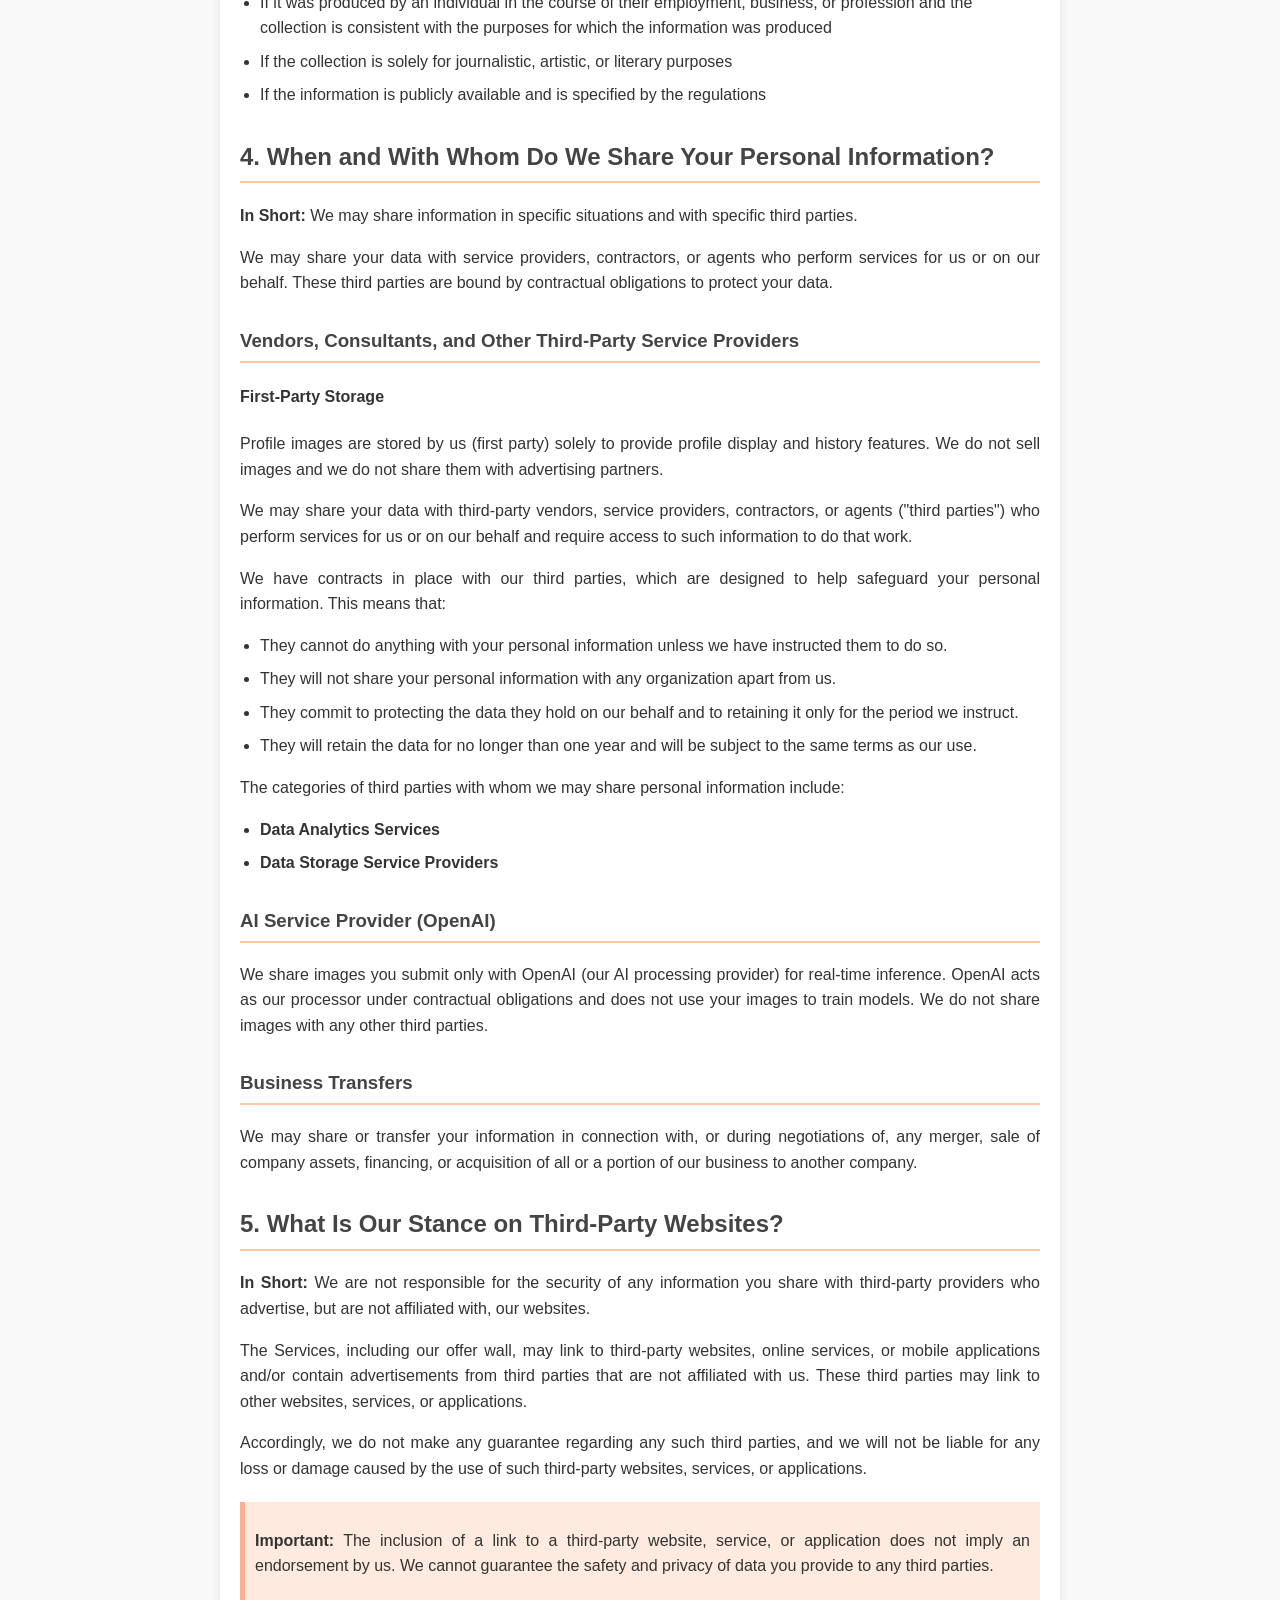
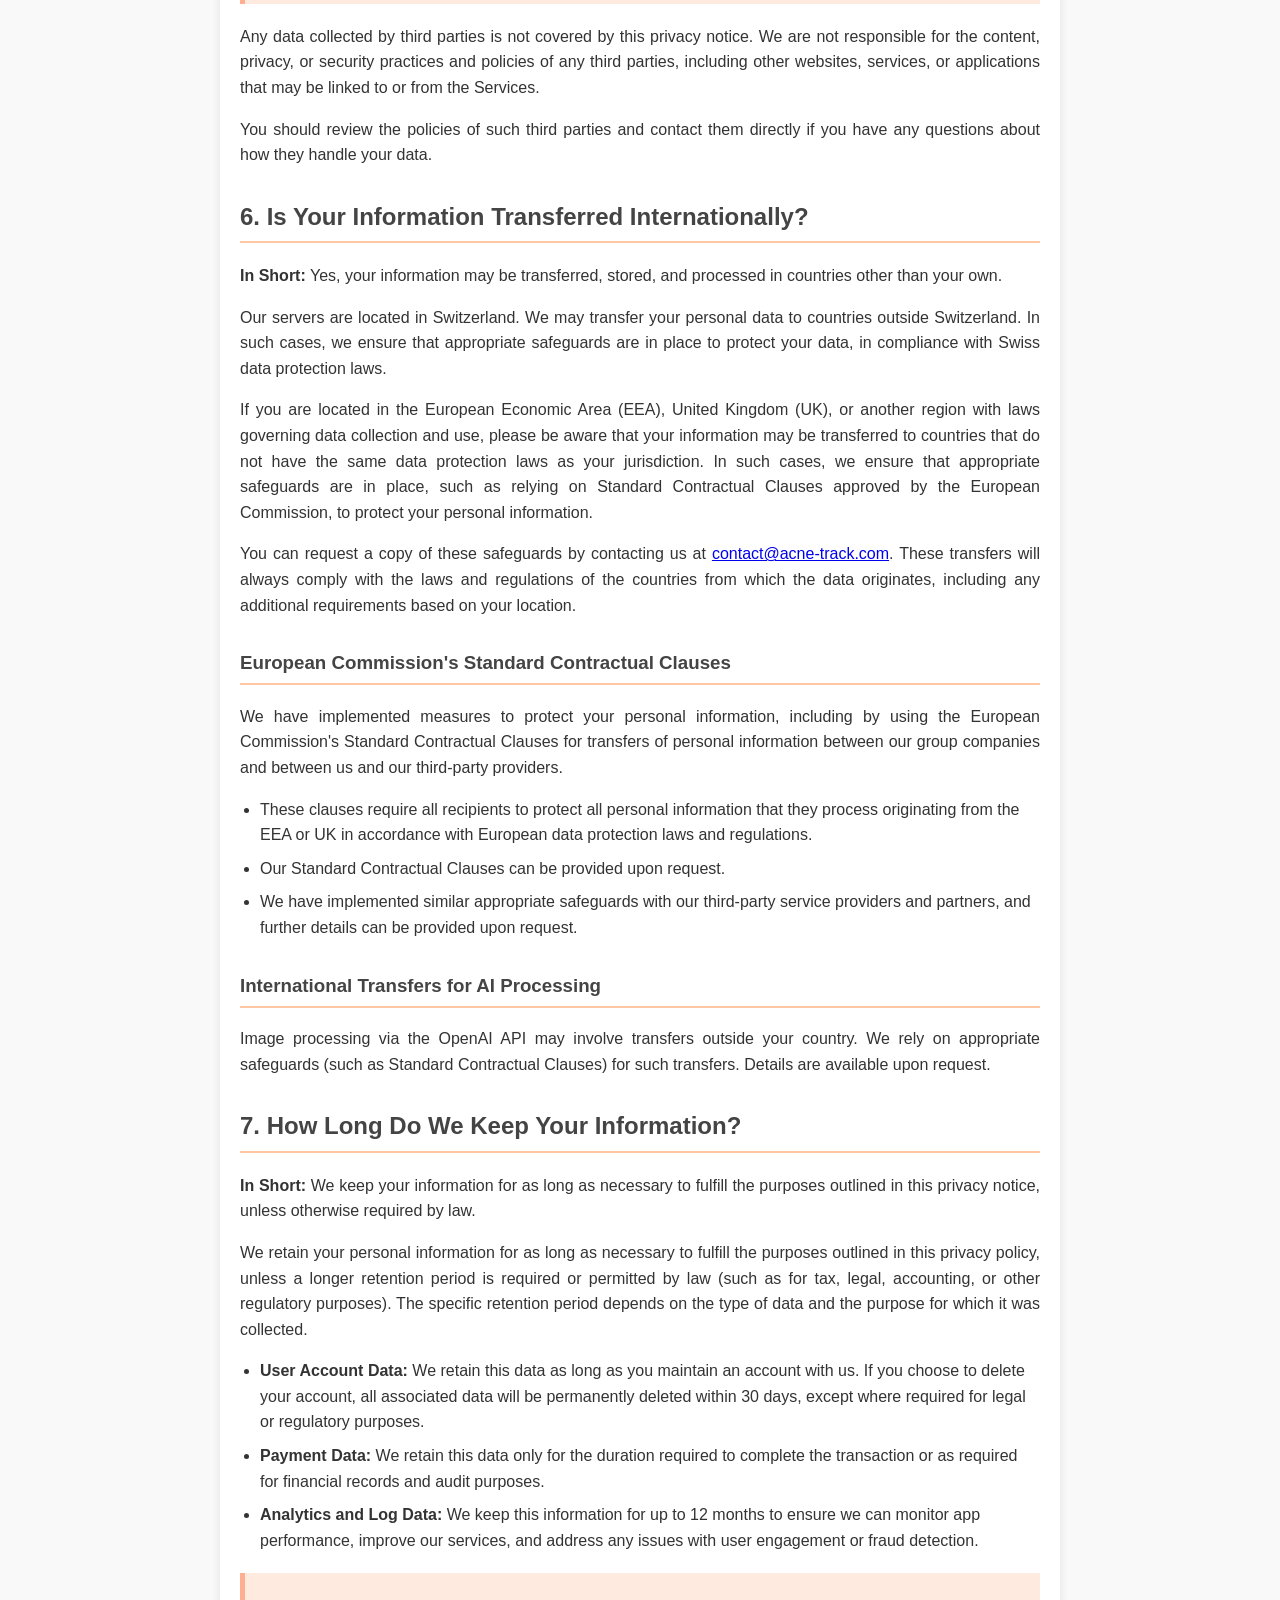
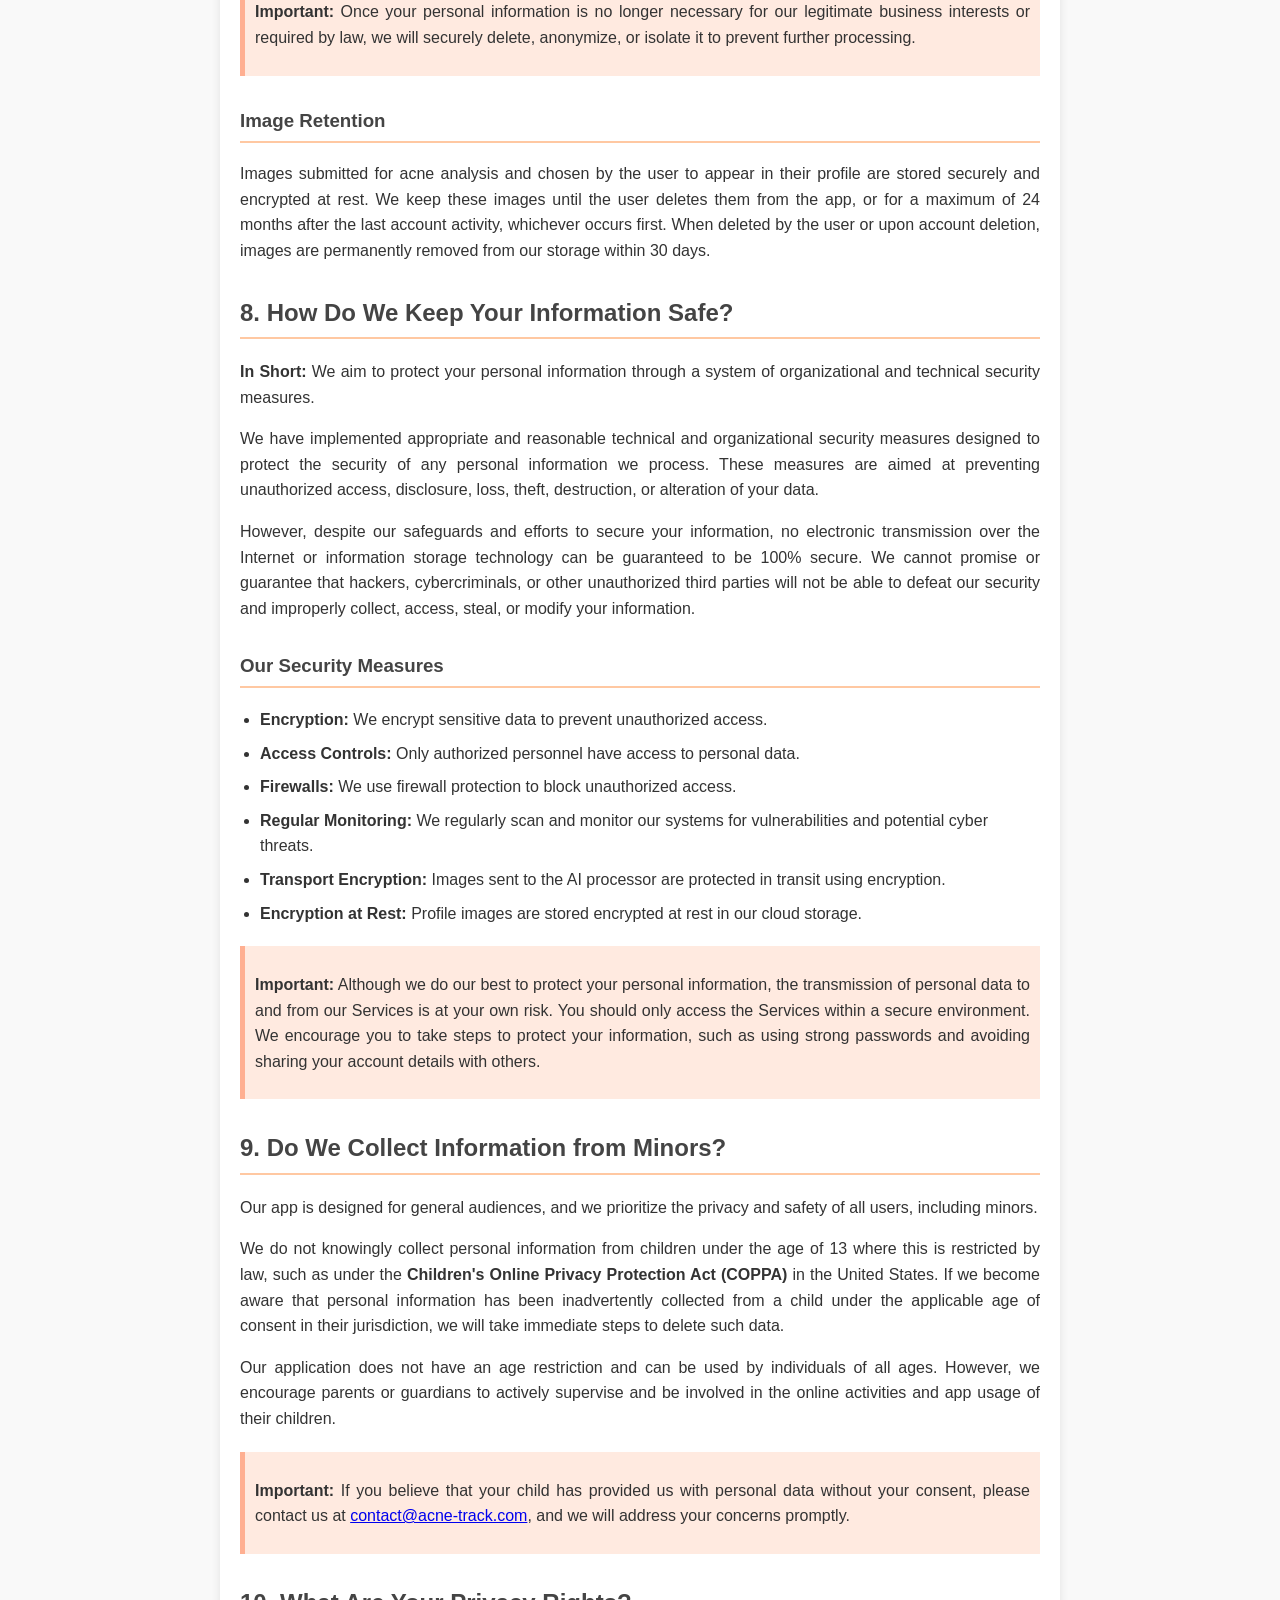
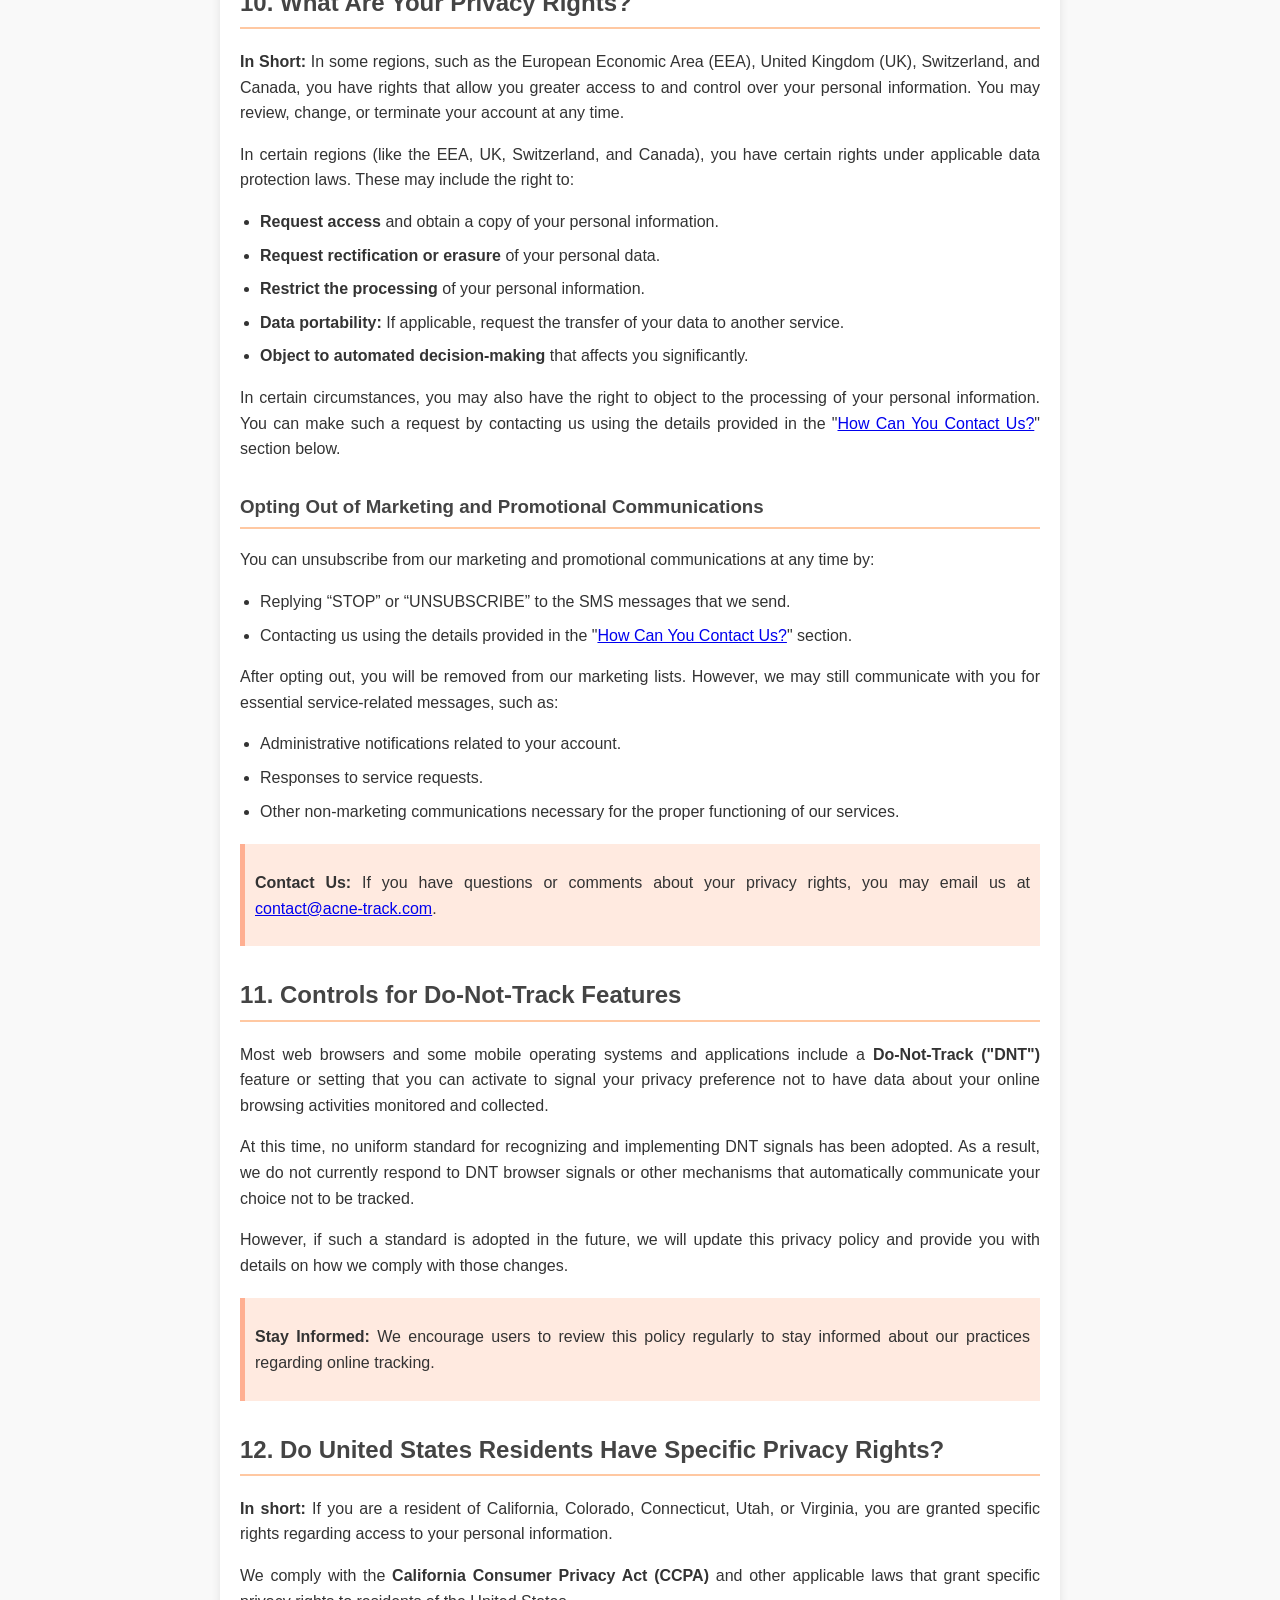
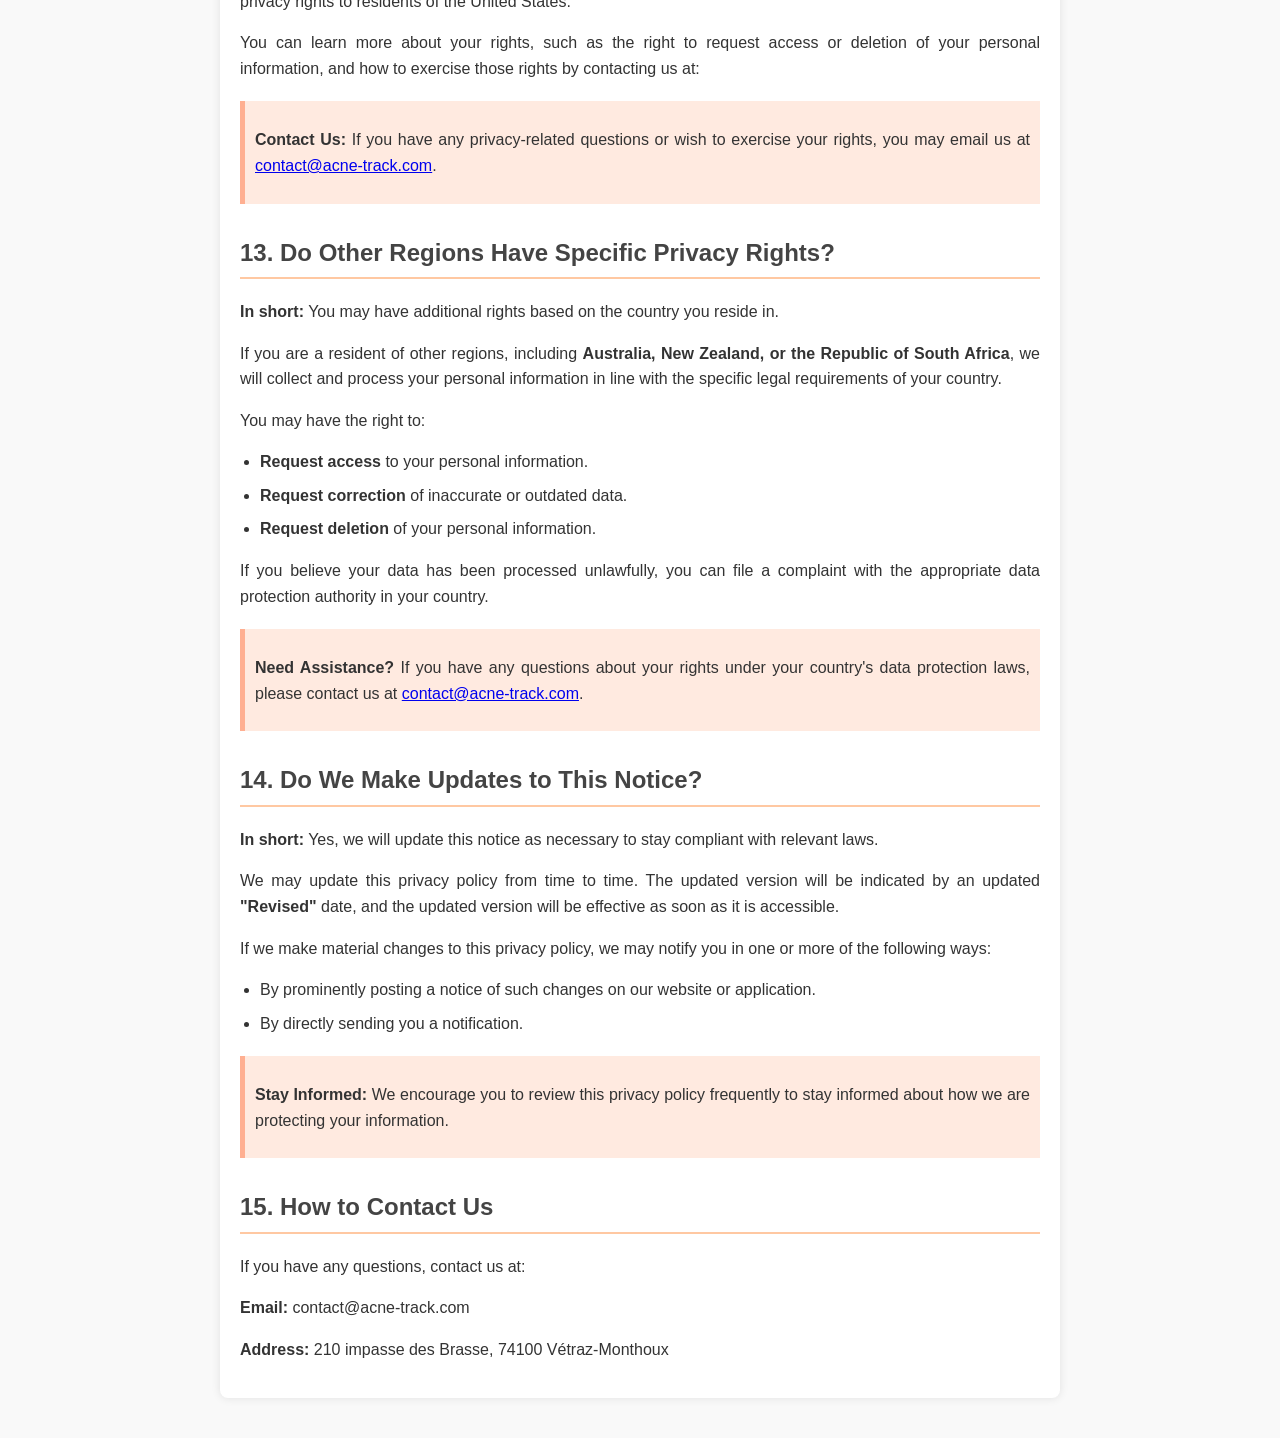
==== commit bbece36d: "Update date 2" ====
--- a/privacy.html
+++ b/privacy.html
@@ -129,7 +129,7 @@
     <div class="container">
      <section id="privacy-policy">
         <h1>Privacy Policy</h1>
-        <p><strong>Last updated: October 13, 2025</strong></p>
+        <p><strong>Last updated: September 13, 2025</strong></p>
 
         <div class="table-of-contents">
     <h3>Table of Contents</h3>
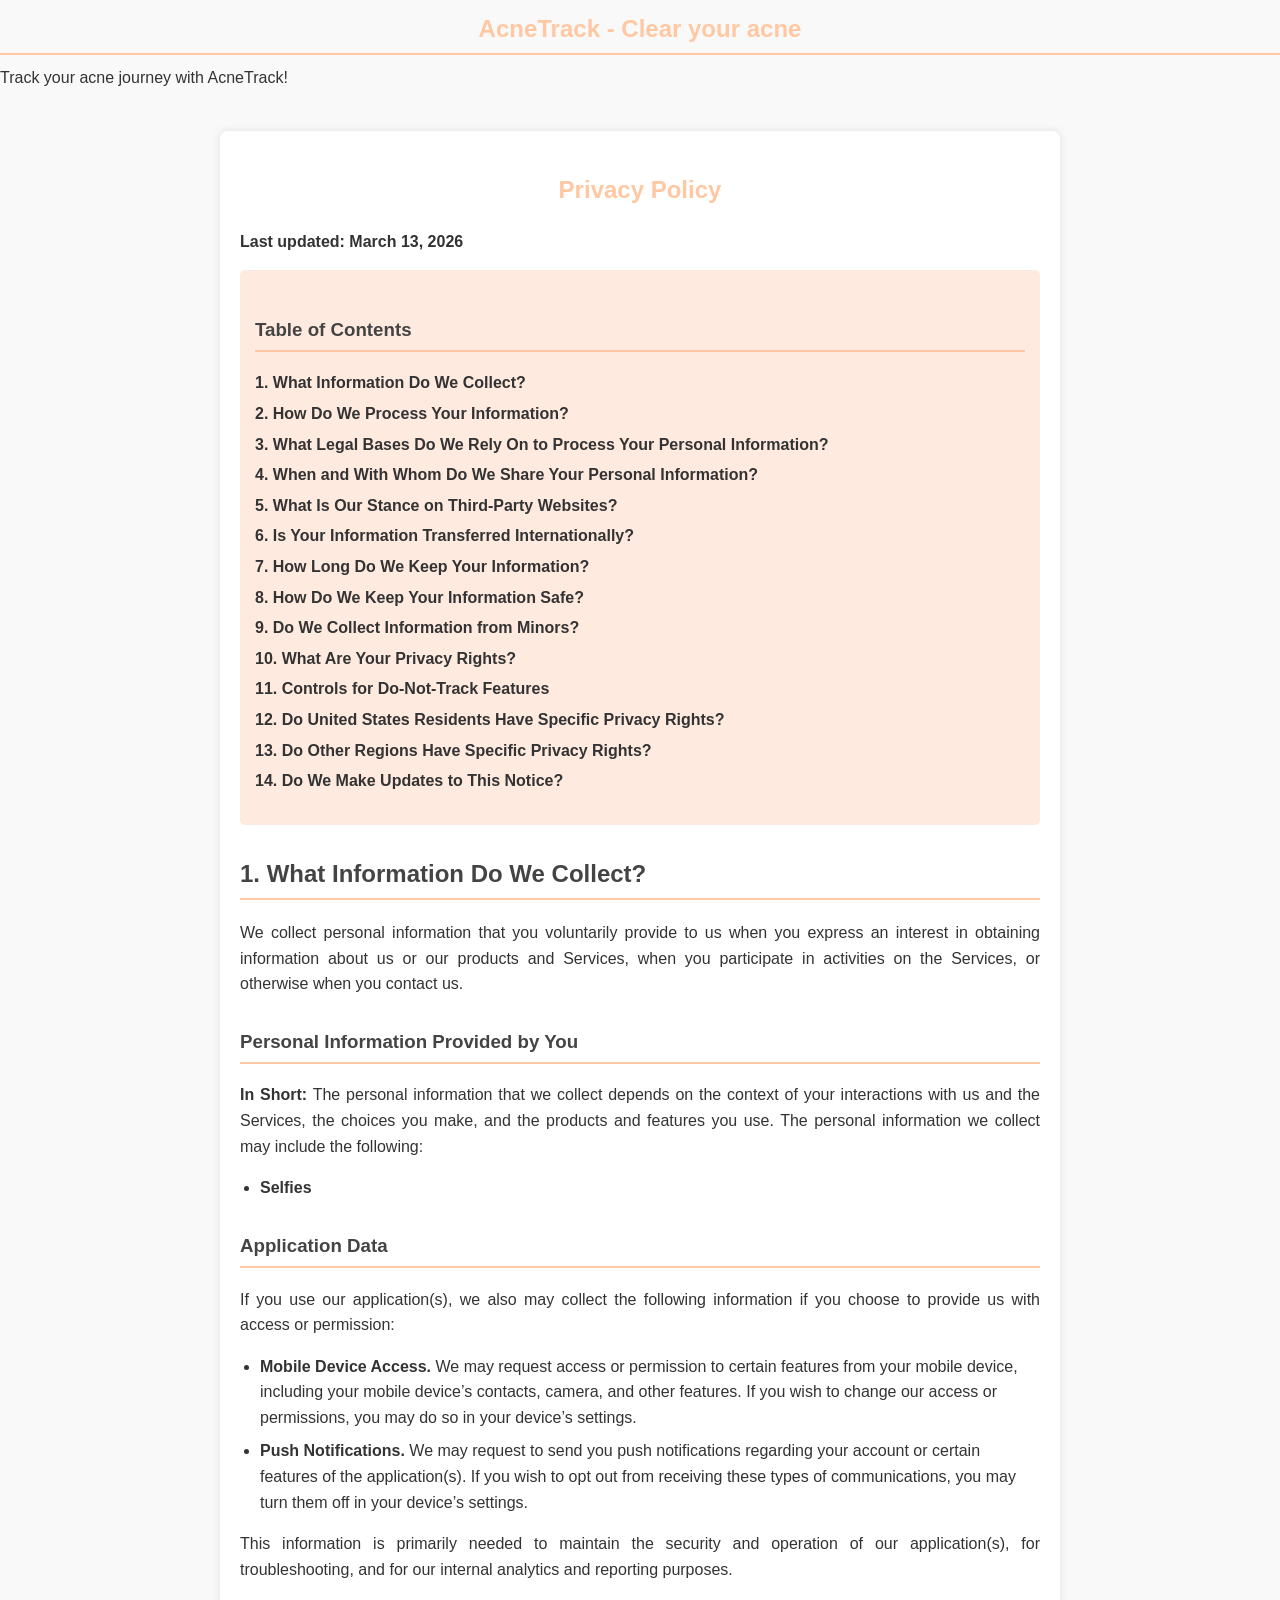
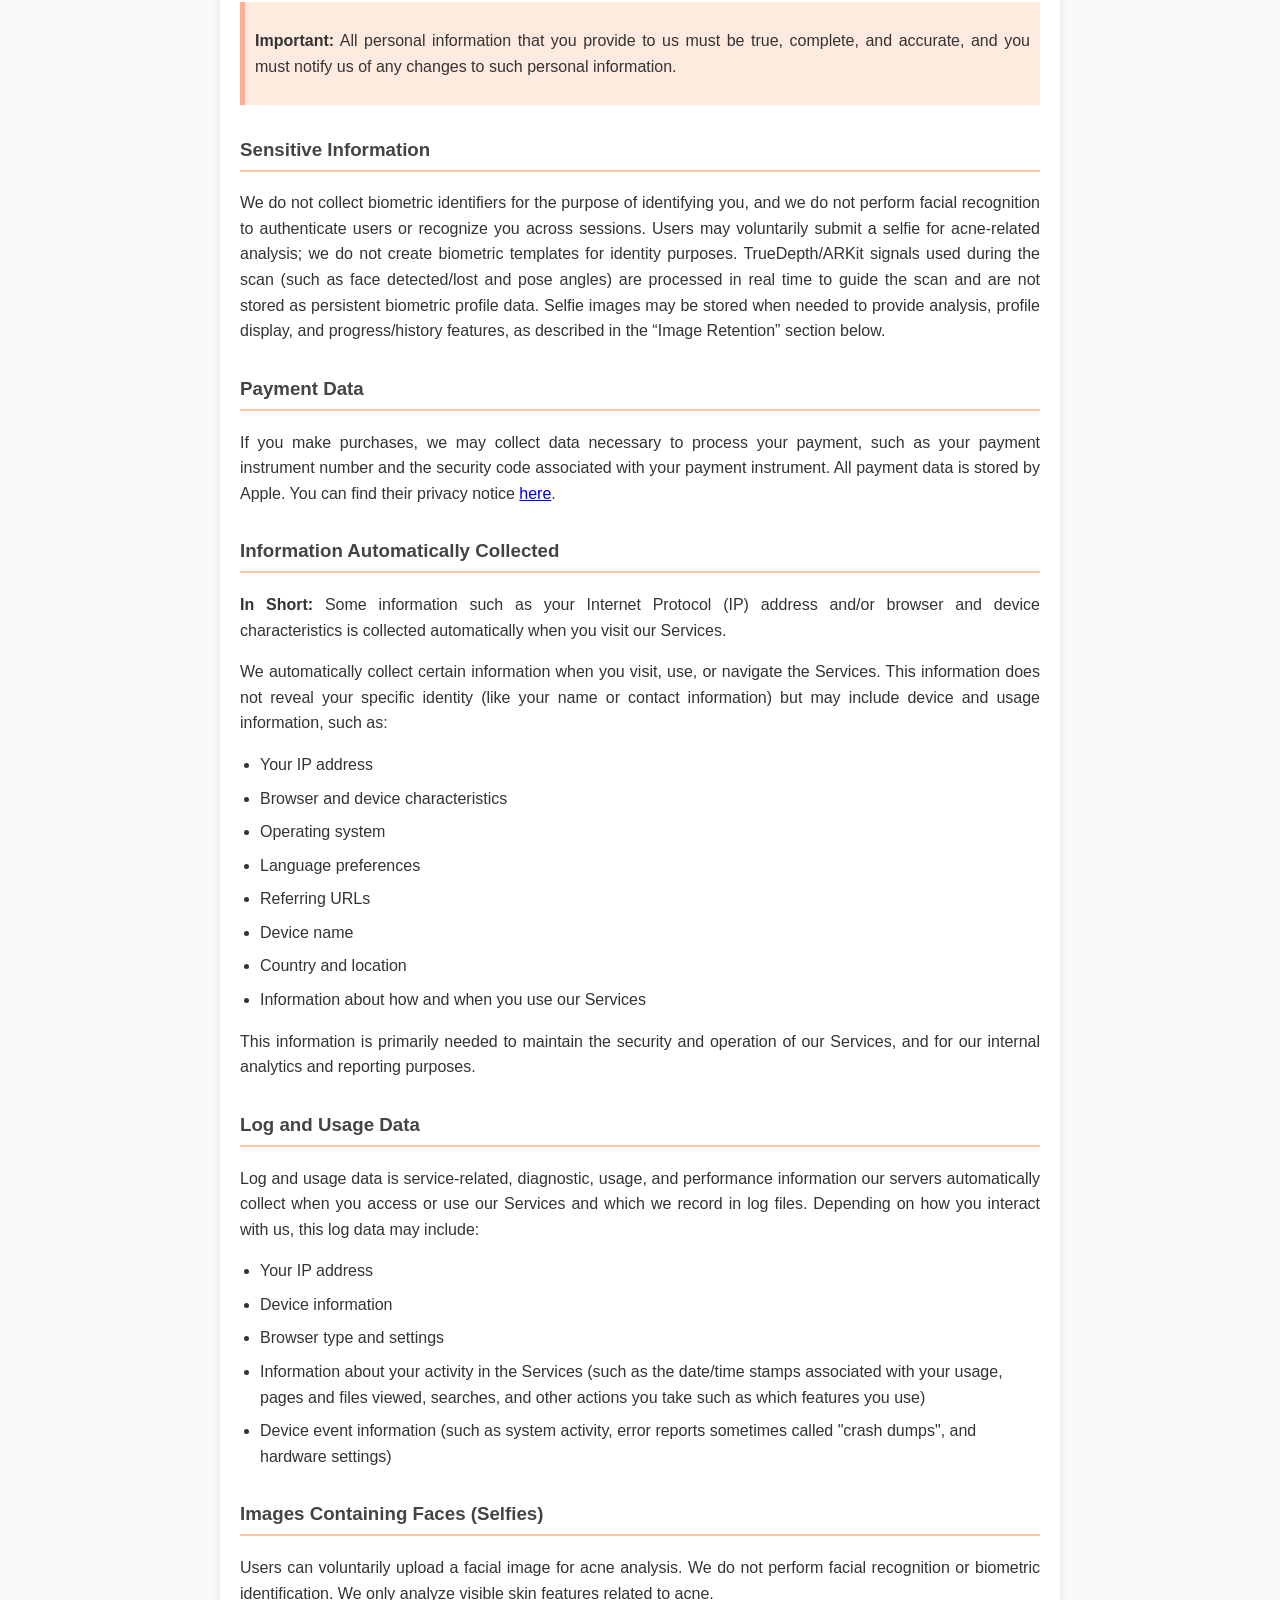
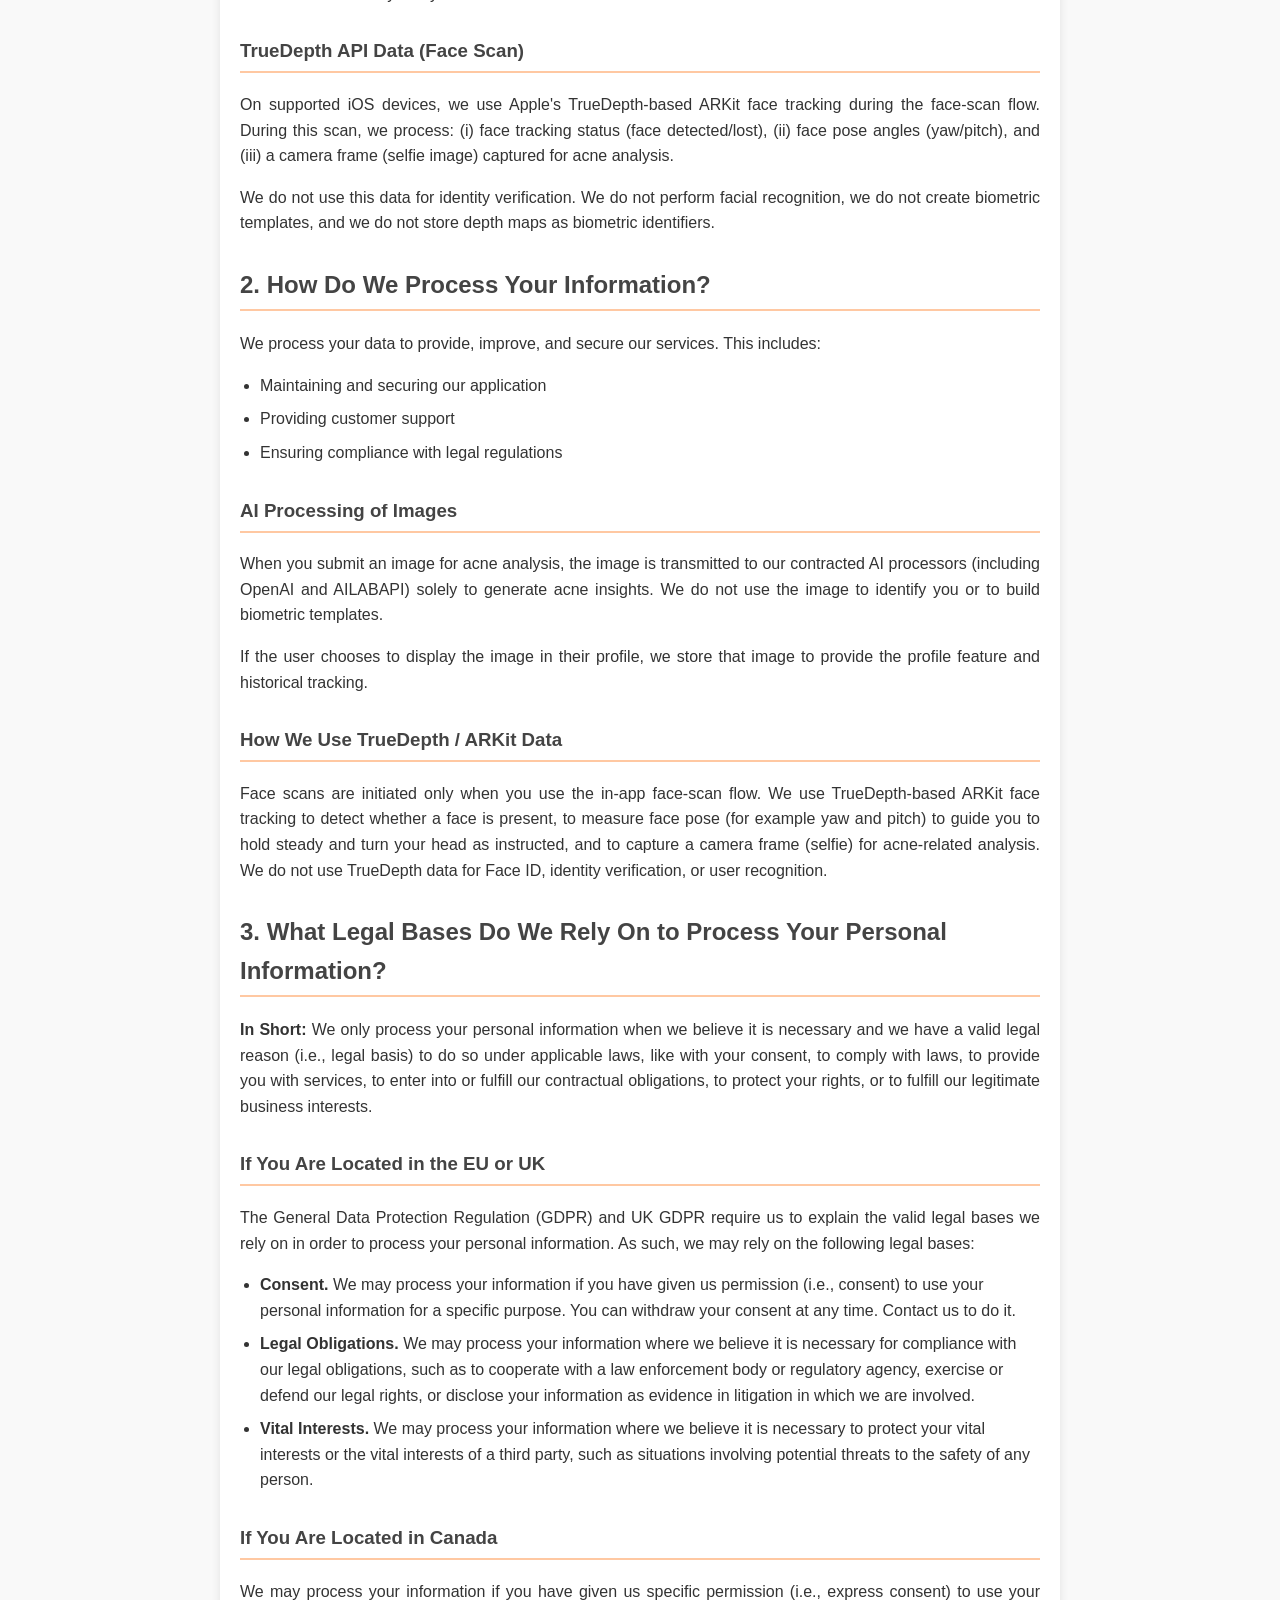
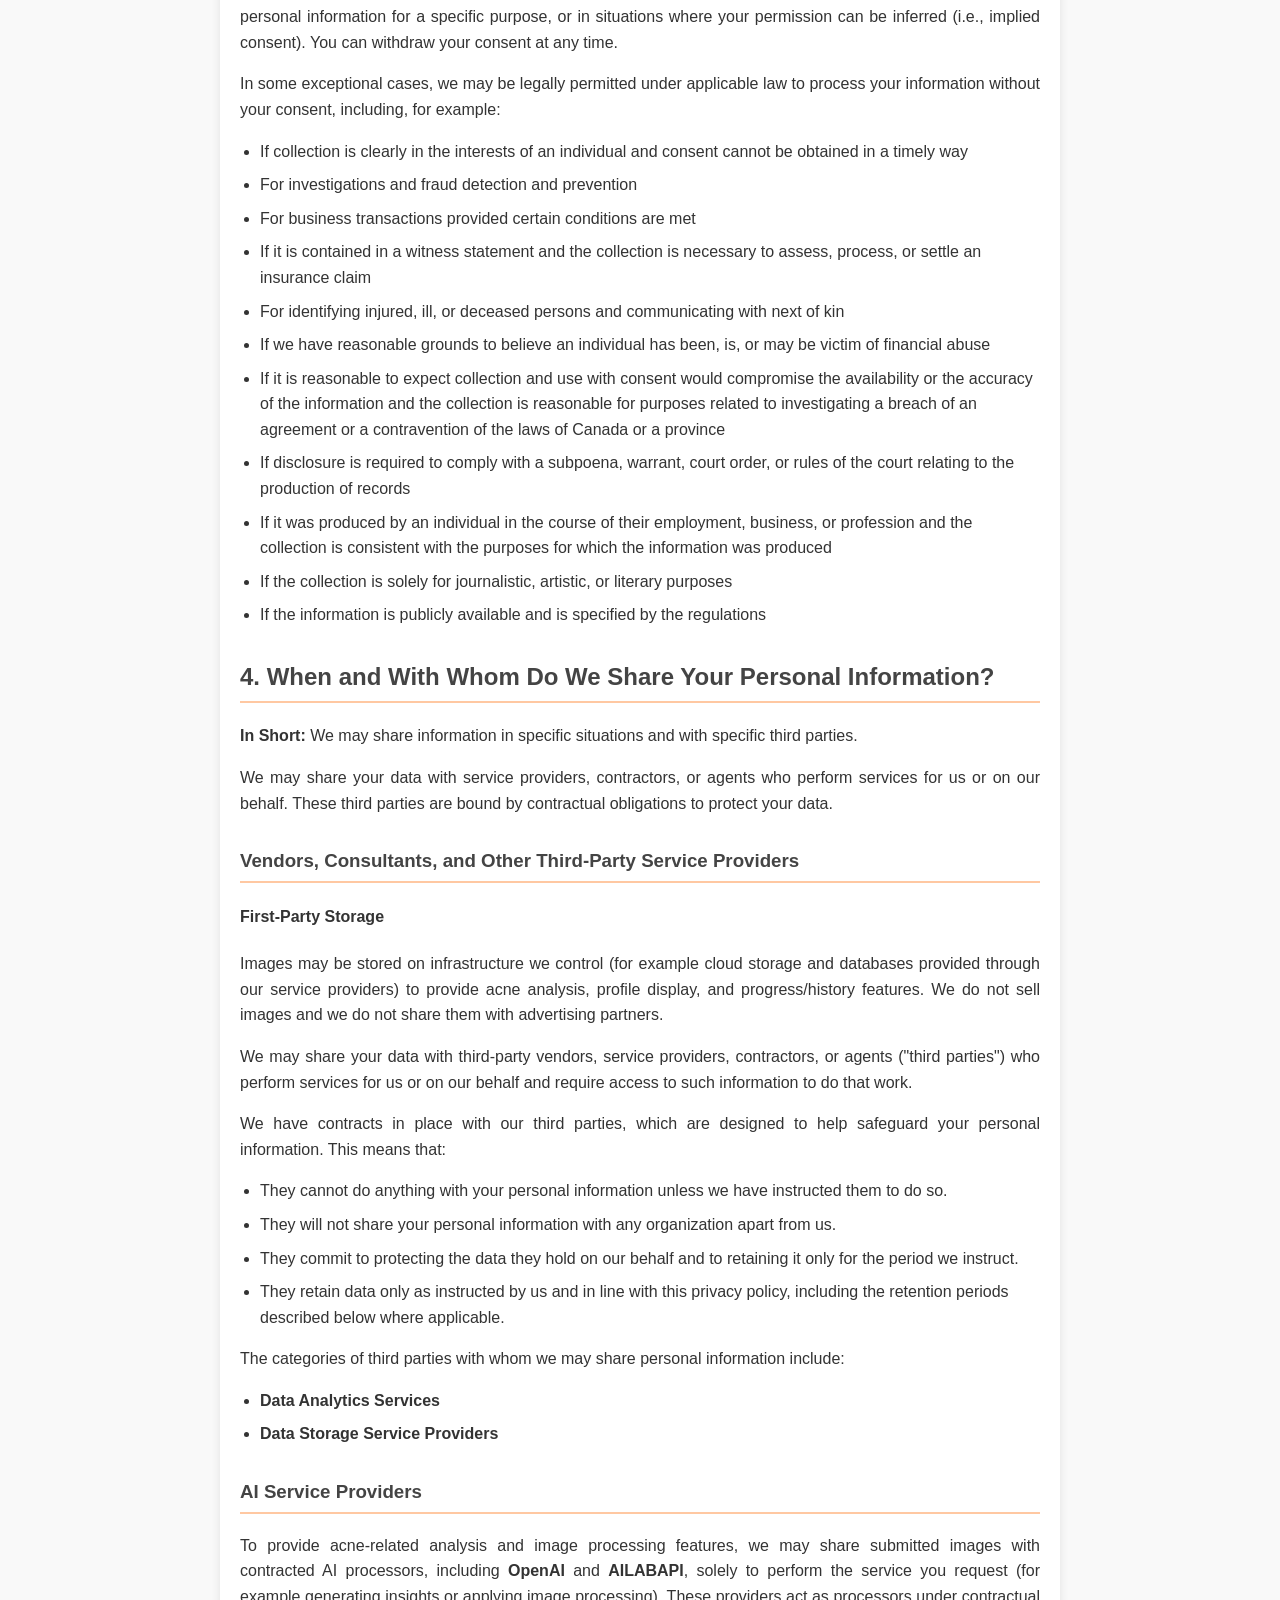
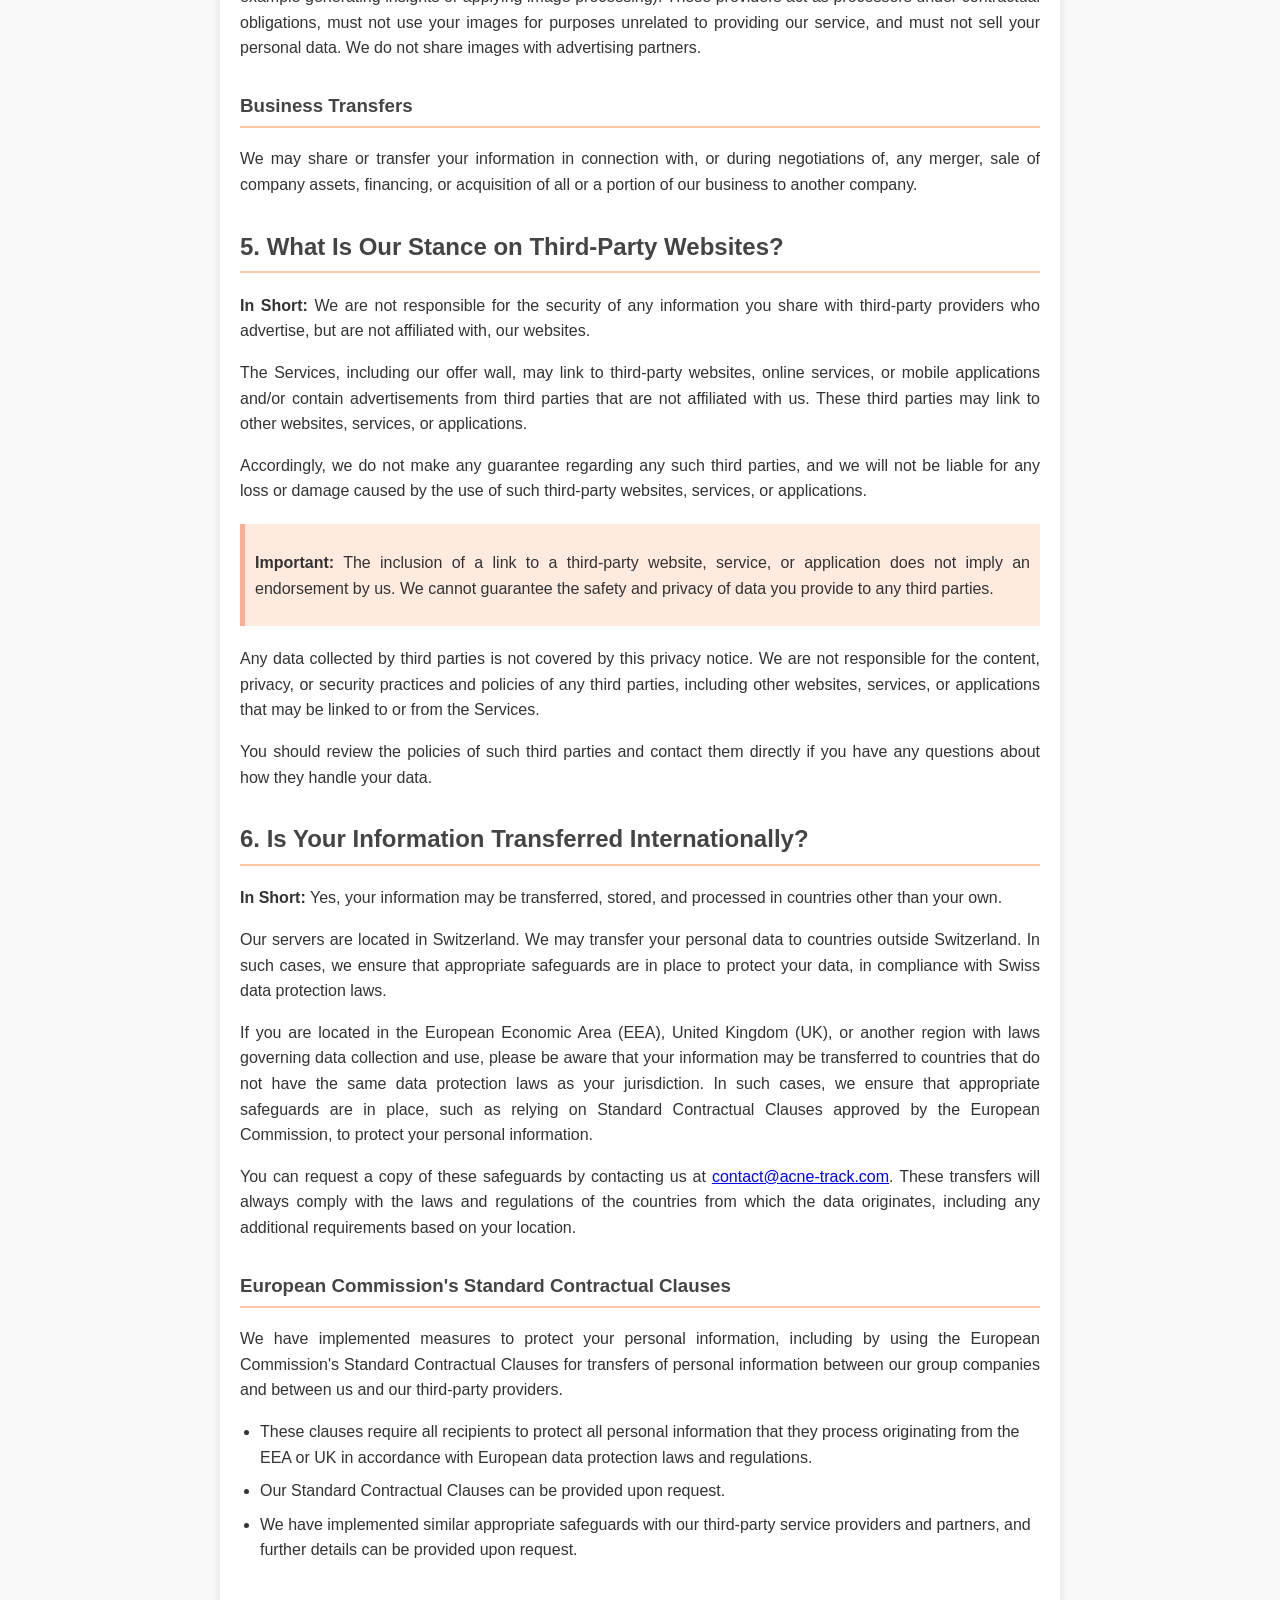
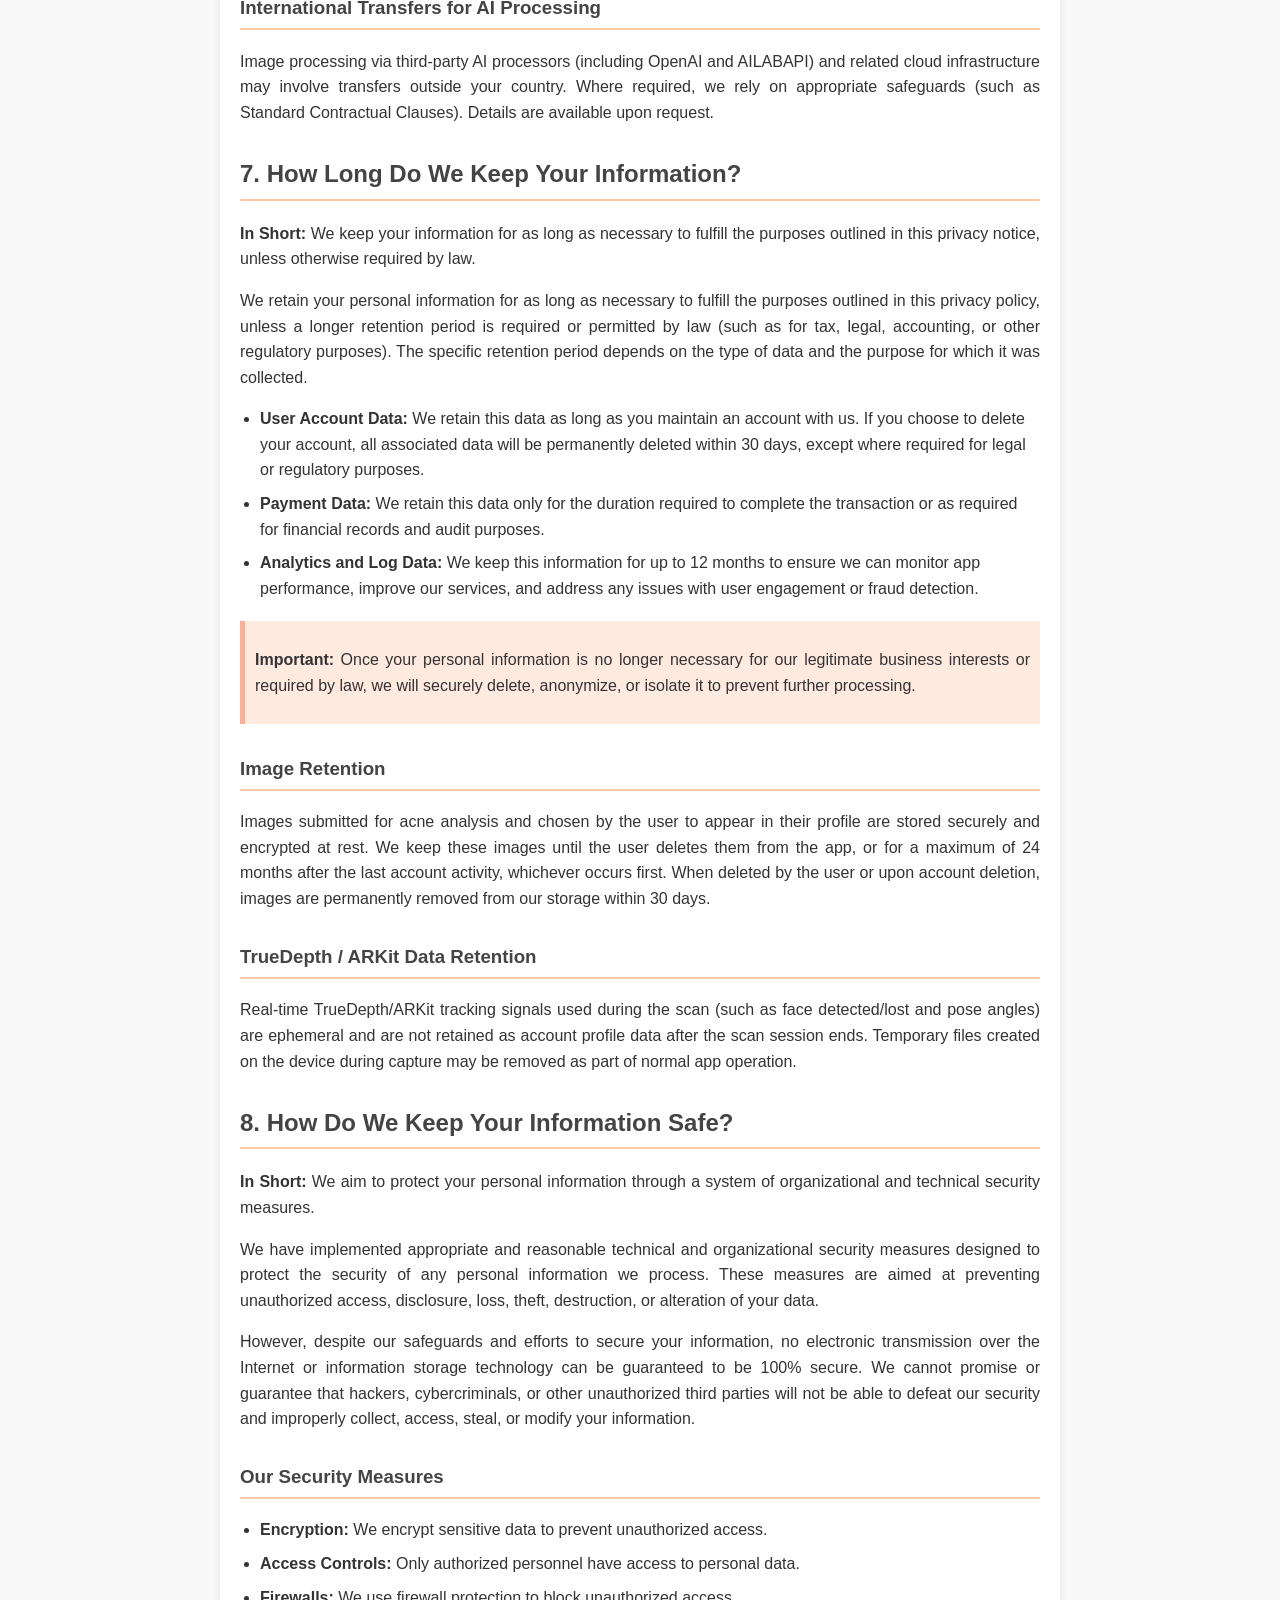
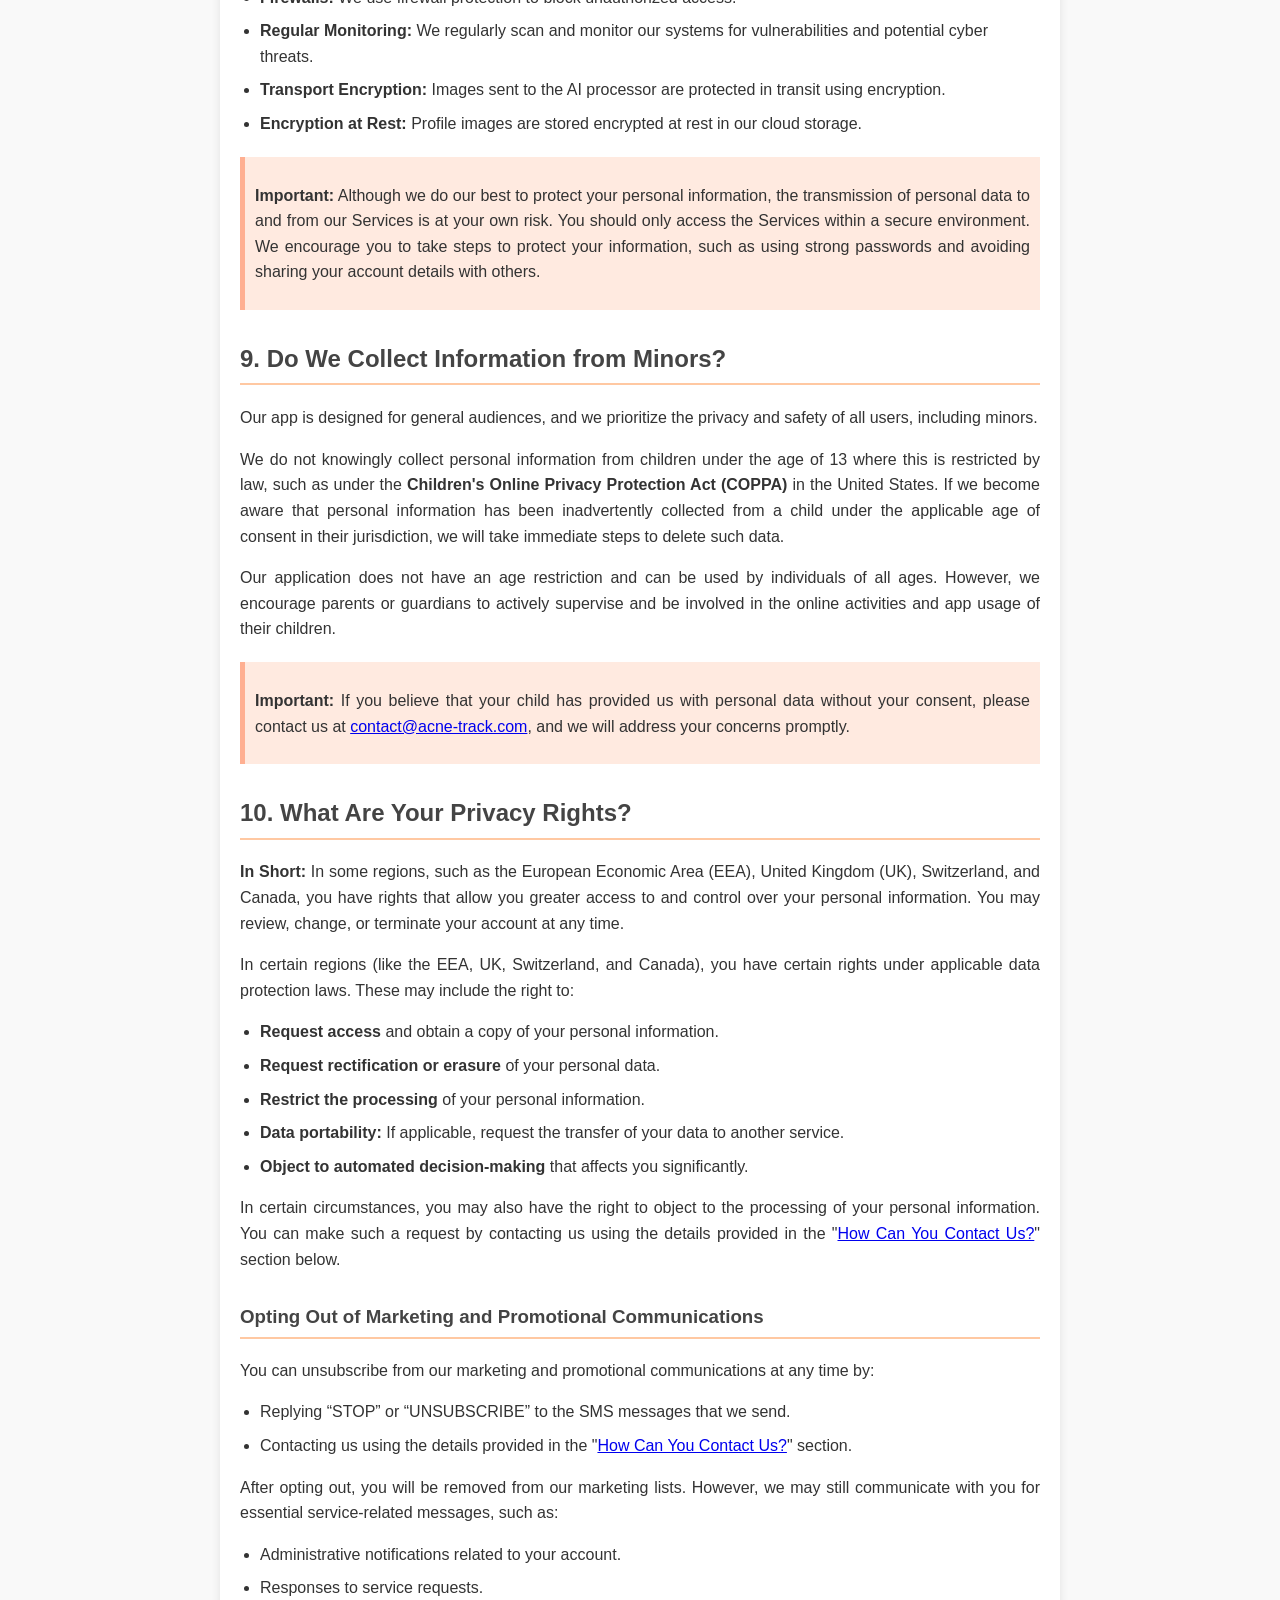
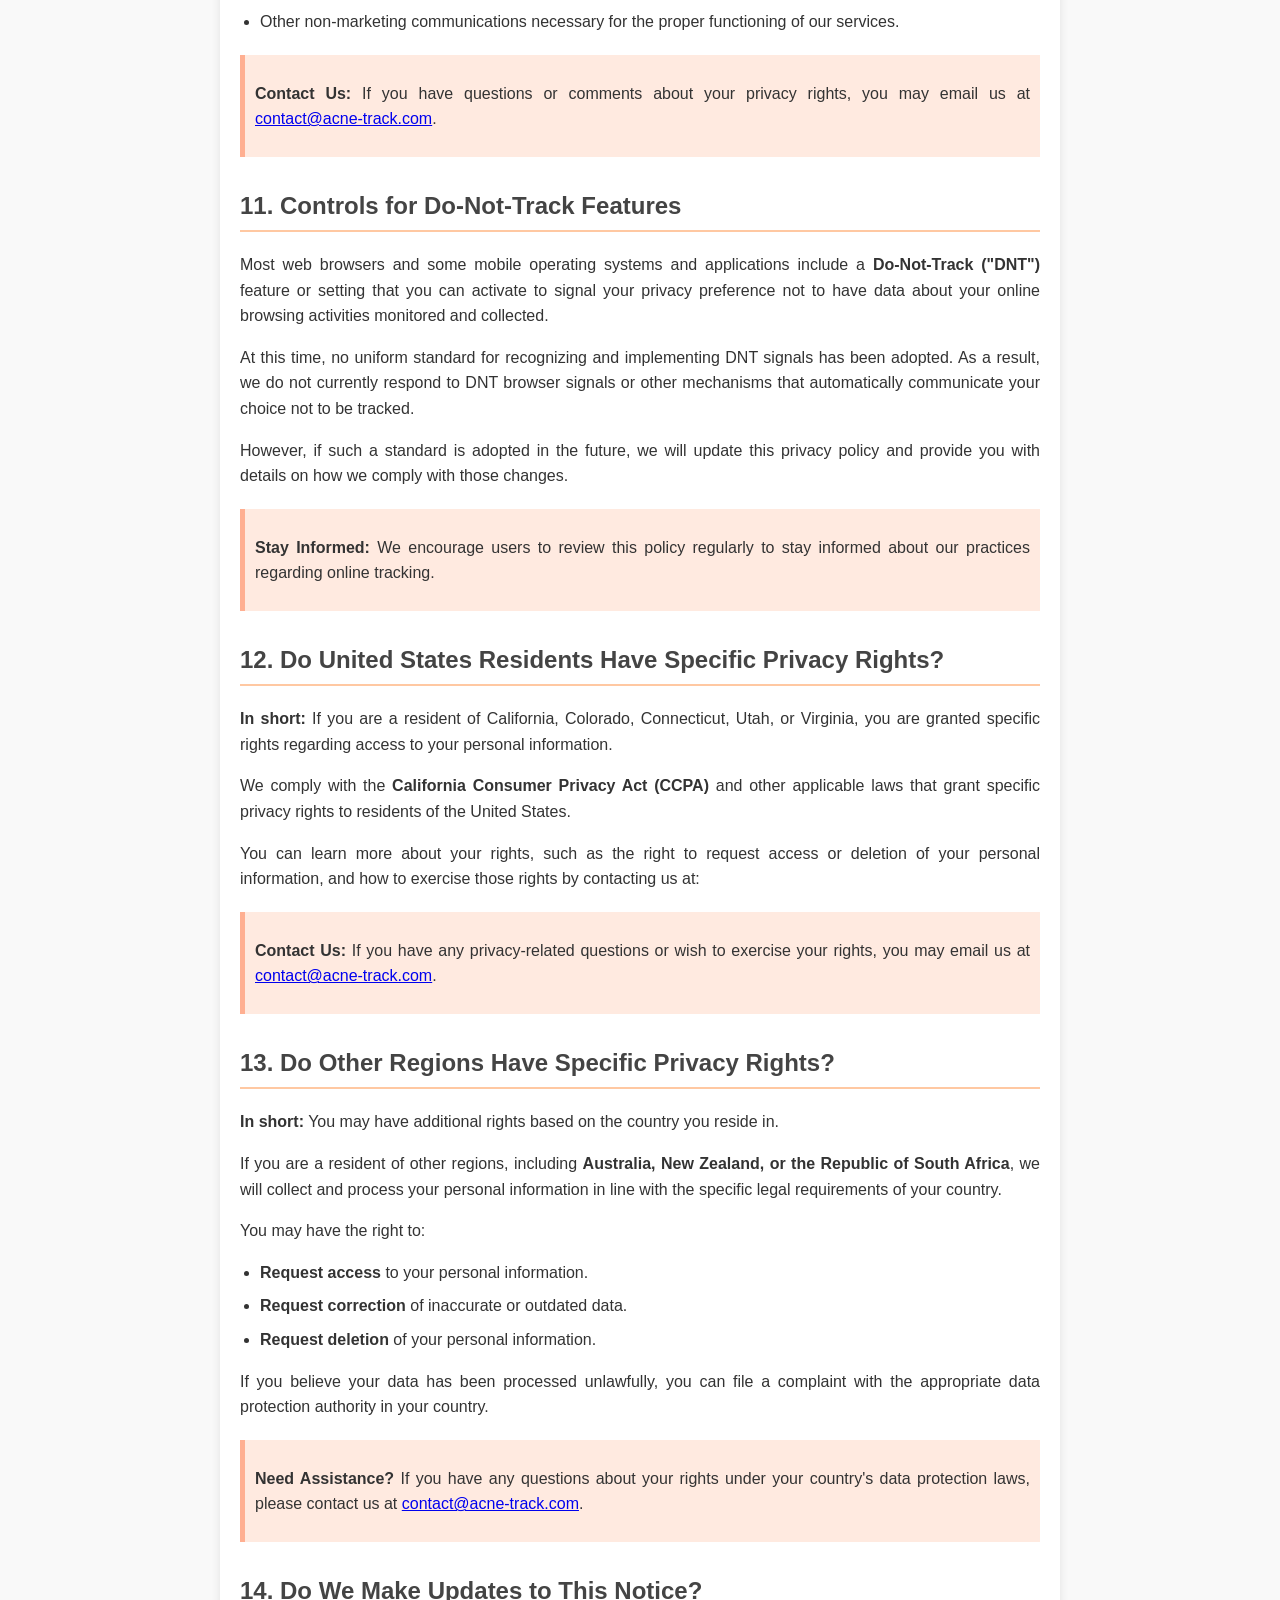
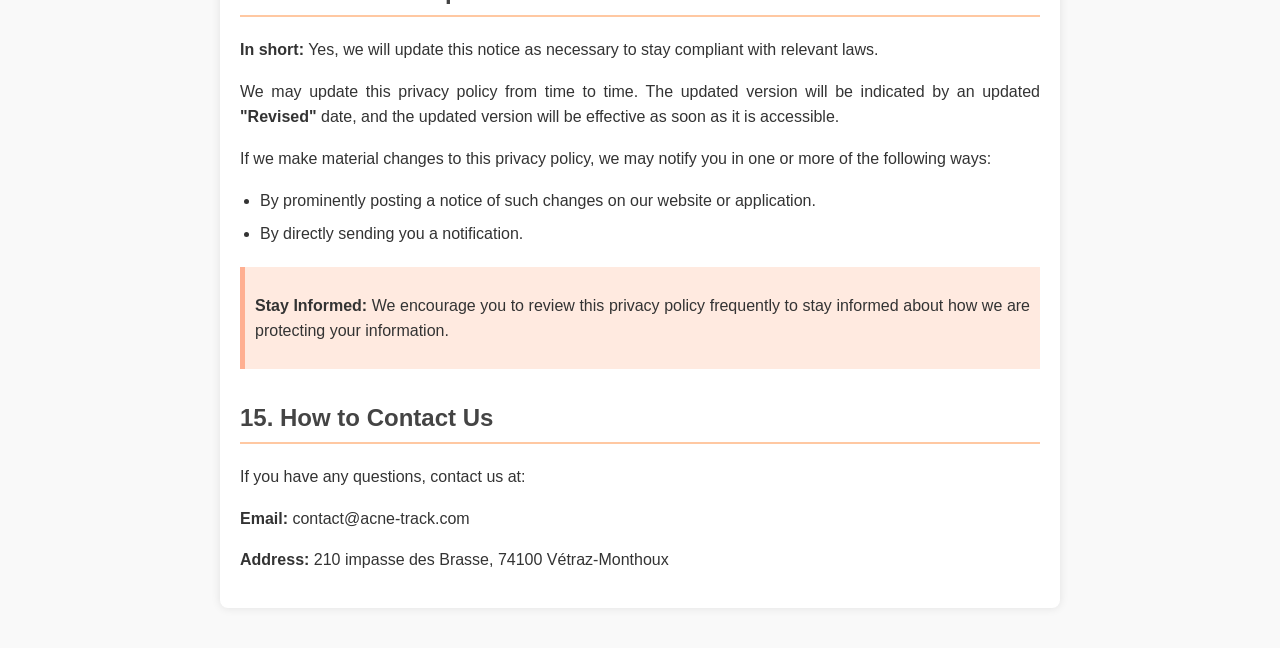
==== commit 394085af: "Update privacy policy" ====
--- a/privacy.html
+++ b/privacy.html
@@ -1,5 +1,5 @@
 <!DOCTYPE html>
-<html lang="fr">
+<html lang="en">
 <head>
     <meta charset="UTF-8">
     <meta name="viewport" content="width=device-width, initial-scale=1.0">
@@ -129,7 +129,7 @@
     <div class="container">
      <section id="privacy-policy">
         <h1>Privacy Policy</h1>
-        <p><strong>Last updated: September 13, 2025</strong></p>
+        <p><strong>Last updated: March 13, 2026</strong></p>
 
         <div class="table-of-contents">
     <h3>Table of Contents</h3>
@@ -178,8 +178,7 @@
 </div>
 
 <h3>Sensitive Information</h3>
-<p>We do not collect biometric identifiers and we do not perform facial recognition. Users may voluntarily submit a selfie for acne analysis; we do not create biometric templates and we delete images immediately after processing.</p>
-
+<p>We do not collect biometric identifiers for the purpose of identifying you, and we do not perform facial recognition to authenticate users or recognize you across sessions. Users may voluntarily submit a selfie for acne-related analysis; we do not create biometric templates for identity purposes. TrueDepth/ARKit signals used during the scan (such as face detected/lost and pose angles) are processed in real time to guide the scan and are not stored as persistent biometric profile data. Selfie images may be stored when needed to provide analysis, profile display, and progress/history features, as described in the “Image Retention” section below.</p>
 <h3>Payment Data</h3>
 <p>If you make purchases, we may collect data necessary to process your payment, such as your payment instrument number and the security code associated with your payment instrument. All payment data is stored by Apple. You can find their privacy notice <a href="https://www.apple.com/legal/privacy/en-ww/">here</a>.</p>
 
@@ -214,7 +213,10 @@
 
          <h3>Images Containing Faces (Selfies)</h3>
 <p>Users can voluntarily upload a facial image for acne analysis. We do not perform facial recognition or biometric identification. We only analyze visible skin features related to acne.</p>
-
+<h3>TrueDepth API Data (Face Scan)</h3>
+<p>On supported iOS devices, we use Apple's TrueDepth-based ARKit face tracking during the face-scan flow. During this scan, we process: (i) face tracking status (face detected/lost), (ii) face pose angles (yaw/pitch), and (iii) a camera frame (selfie image) captured for acne analysis.</p>
+<p>We do not use this data for identity verification. We do not perform facial recognition, we do not create biometric templates, and we do not store depth maps as biometric identifiers.</p>
+         
         <h2 id="how-process">2. How Do We Process Your Information?</h2>
         <p>We process your data to provide, improve, and secure our services. This includes:</p>
         <ul>
@@ -224,9 +226,11 @@
         </ul>
 
          <h3>AI Processing of Images</h3>
-<p>When you submit an image for acne analysis, the image is transmitted to our AI processor (OpenAI API) solely to generate acne insights. We do not use the image to identify you or to build biometric templates.</p>
+<p>When you submit an image for acne analysis, the image is transmitted to our contracted AI processors (including OpenAI and AILABAPI) solely to generate acne insights. We do not use the image to identify you or to build biometric templates.</p>
 <p>If the user chooses to display the image in their profile, we store that image to provide the profile feature and historical tracking.</p>
 
+         <h3>How We Use TrueDepth / ARKit Data</h3>
+<p>Face scans are initiated only when you use the in-app face-scan flow. We use TrueDepth-based ARKit face tracking to detect whether a face is present, to measure face pose (for example yaw and pitch) to guide you to hold steady and turn your head as instructed, and to capture a camera frame (selfie) for acne-related analysis. We do not use TrueDepth data for Face ID, identity verification, or user recognition.</p>
 
      <h2 id="legal-basis">3. What Legal Bases Do We Rely On to Process Your Personal Information?</h2>
 
@@ -269,7 +273,7 @@
 <h3>Vendors, Consultants, and Other Third-Party Service Providers</h3>
 
          <h4>First-Party Storage</h4>
-<p>Profile images are stored by us (first party) solely to provide profile display and history features. We do not sell images and we do not share them with advertising partners.</p>
+<p>Images may be stored on infrastructure we control (for example cloud storage and databases provided through our service providers) to provide acne analysis, profile display, and progress/history features. We do not sell images and we do not share them with advertising partners.</p>
 
 <p>We may share your data with third-party vendors, service providers, contractors, or agents ("third parties") who perform services for us or on our behalf and require access to such information to do that work.</p>
 
@@ -279,7 +283,7 @@
     <li>They cannot do anything with your personal information unless we have instructed them to do so.</li>
     <li>They will not share your personal information with any organization apart from us.</li>
     <li>They commit to protecting the data they hold on our behalf and to retaining it only for the period we instruct.</li>
-    <li>They will retain the data for no longer than one year and will be subject to the same terms as our use.</li>
+   <li>They retain data only as instructed by us and in line with this privacy policy, including the retention periods described below where applicable.</li>
 </ul>
 
 <p>The categories of third parties with whom we may share personal information include:</p>
@@ -289,9 +293,8 @@
     <li><strong>Data Storage Service Providers</strong></li>
 </ul>
 
-         <h3>AI Service Provider (OpenAI)</h3>
-<p>We share images you submit only with OpenAI (our AI processing provider) for real-time inference. OpenAI acts as our processor under contractual obligations and does not use your images to train models. We do not share images with any other third parties.</p>
-
+<h3>AI Service Providers</h3>
+<p>To provide acne-related analysis and image processing features, we may share submitted images with contracted AI processors, including <strong>OpenAI</strong> and <strong>AILABAPI</strong>, solely to perform the service you request (for example generating insights or applying image processing). These providers act as processors under contractual obligations, must not use your images for purposes unrelated to providing our service, and must not sell your personal data. We do not share images with advertising partners.</p>
 
 <h3>Business Transfers</h3>
 <p>We may share or transfer your information in connection with, or during negotiations of, any merger, sale of company assets, financing, or acquisition of all or a portion of our business to another company.</p>
@@ -334,8 +337,7 @@
 </ul>
 
          <h3>International Transfers for AI Processing</h3>
-<p>Image processing via the OpenAI API may involve transfers outside your country. We rely on appropriate safeguards (such as Standard Contractual Clauses) for such transfers. Details are available upon request.</p>
-
+<p>Image processing via third-party AI processors (including OpenAI and AILABAPI) and related cloud infrastructure may involve transfers outside your country. Where required, we rely on appropriate safeguards (such as Standard Contractual Clauses). Details are available upon request.</p>
 
         
         <h2 id="data-retention">7. How Long Do We Keep Your Information?</h2>
@@ -357,7 +359,8 @@
          <h3>Image Retention</h3>
 <p>Images submitted for acne analysis and chosen by the user to appear in their profile are stored securely and encrypted at rest. We keep these images until the user deletes them from the app, or for a maximum of 24 months after the last account activity, whichever occurs first. When deleted by the user or upon account deletion, images are permanently removed from our storage within 30 days.</p>
 
-
+<h3>TrueDepth / ARKit Data Retention</h3>
+<p>Real-time TrueDepth/ARKit tracking signals used during the scan (such as face detected/lost and pose angles) are ephemeral and are not retained as account profile data after the scan session ends. Temporary files created on the device during capture may be removed as part of normal app operation.</p>
 
         <h2 id="data-security">8. How Do We Keep Your Information Safe?</h2>
 
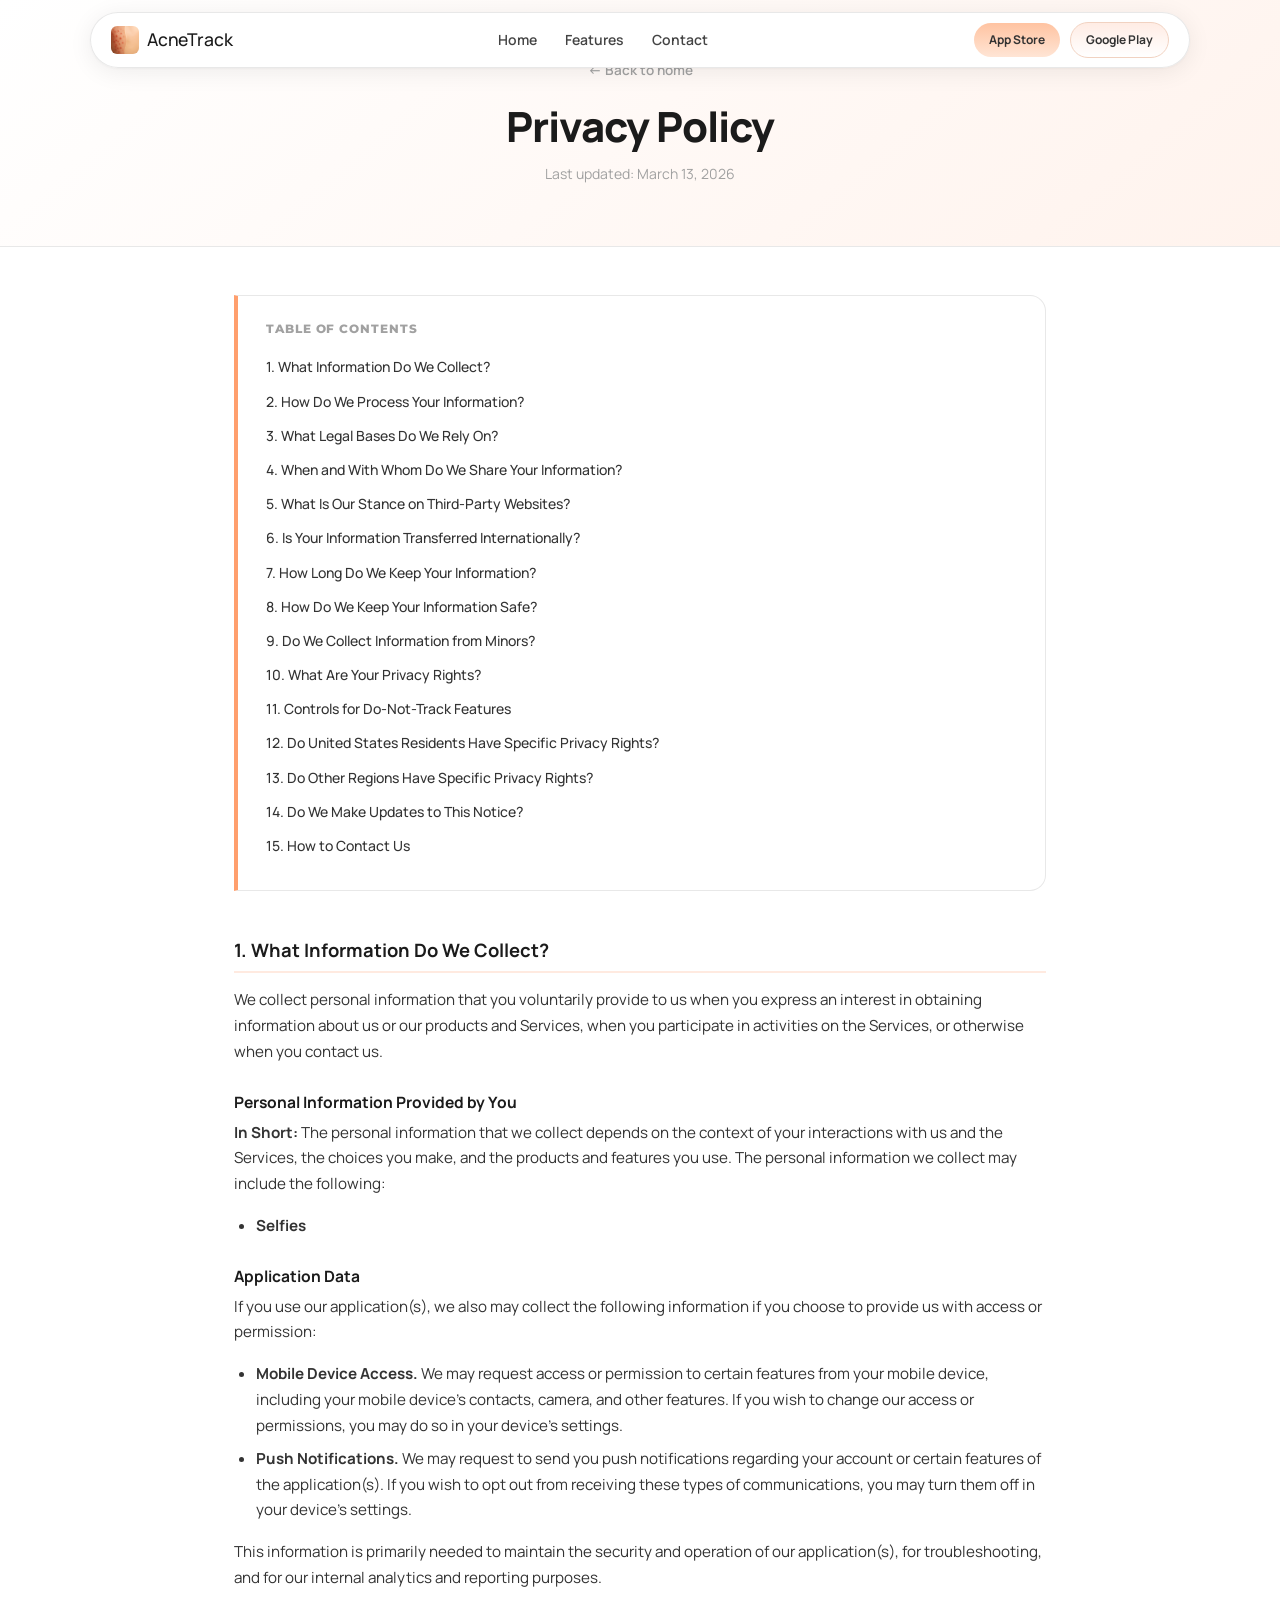
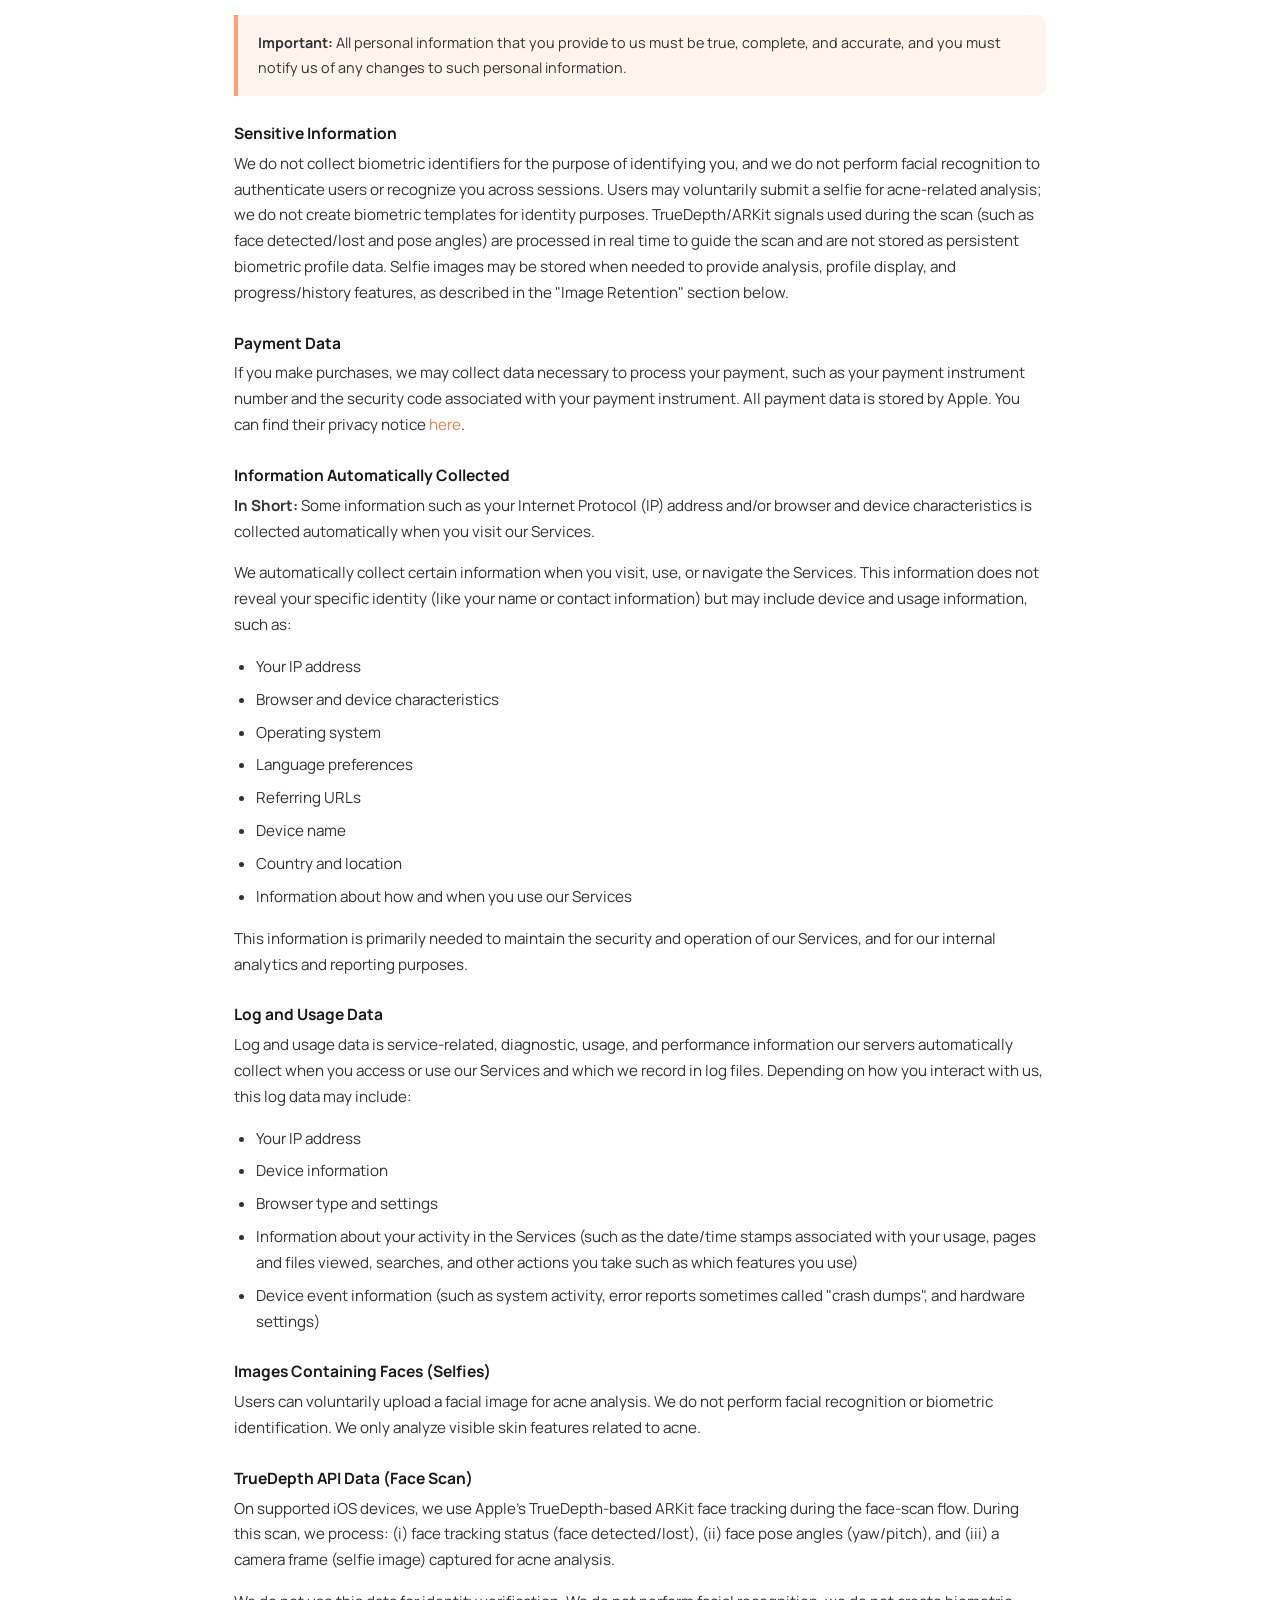
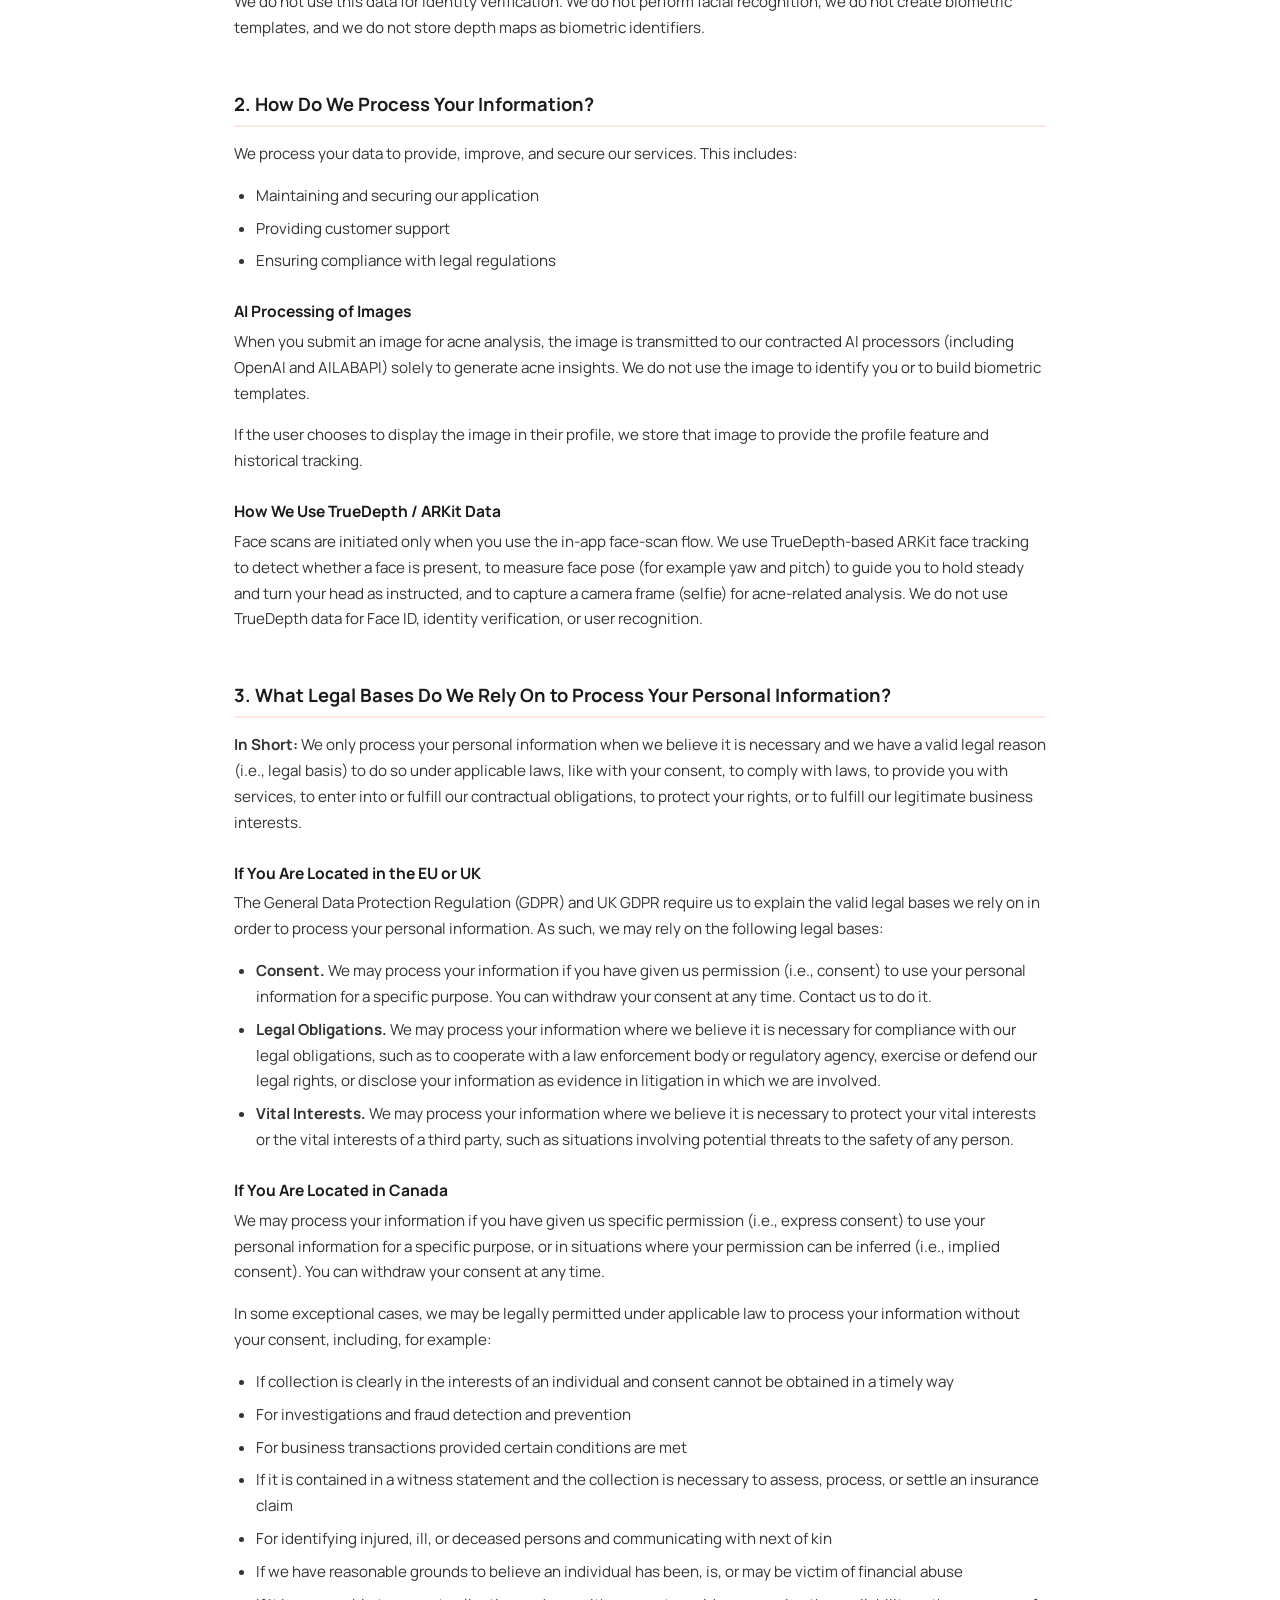
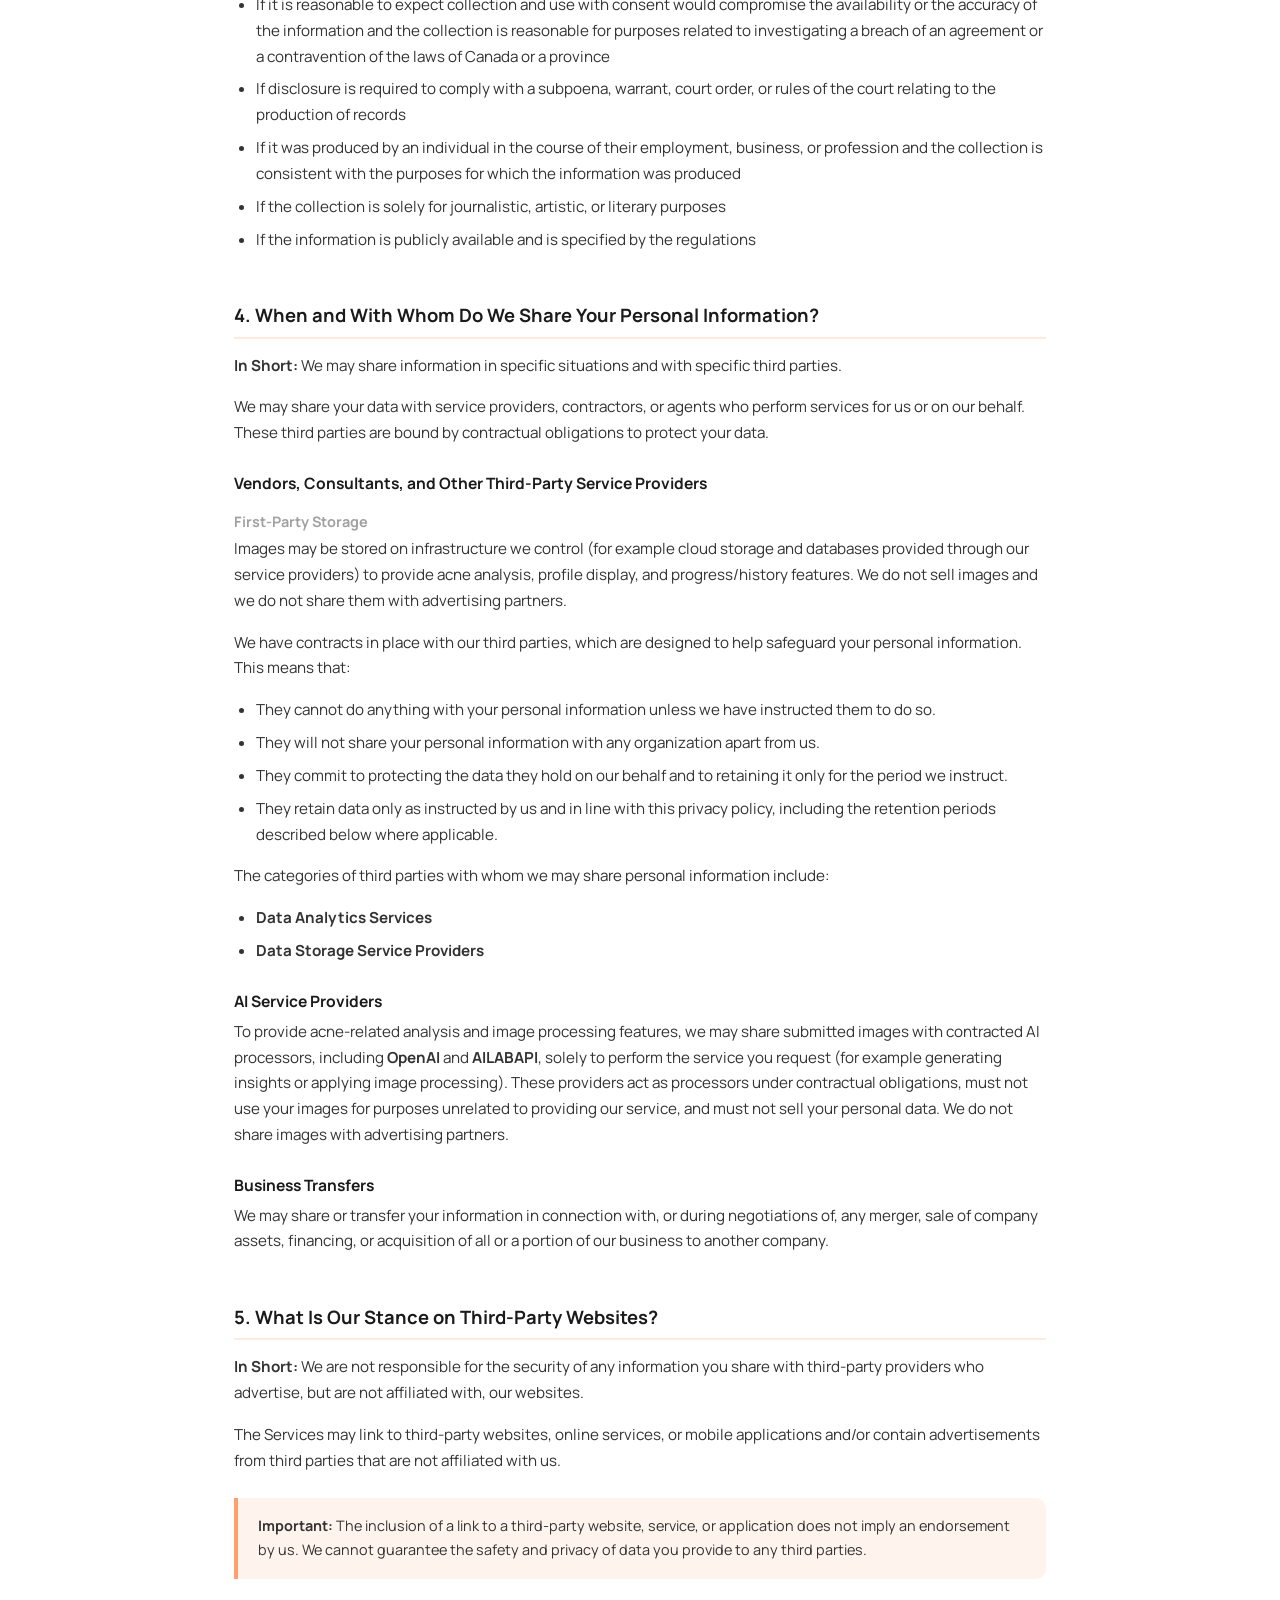
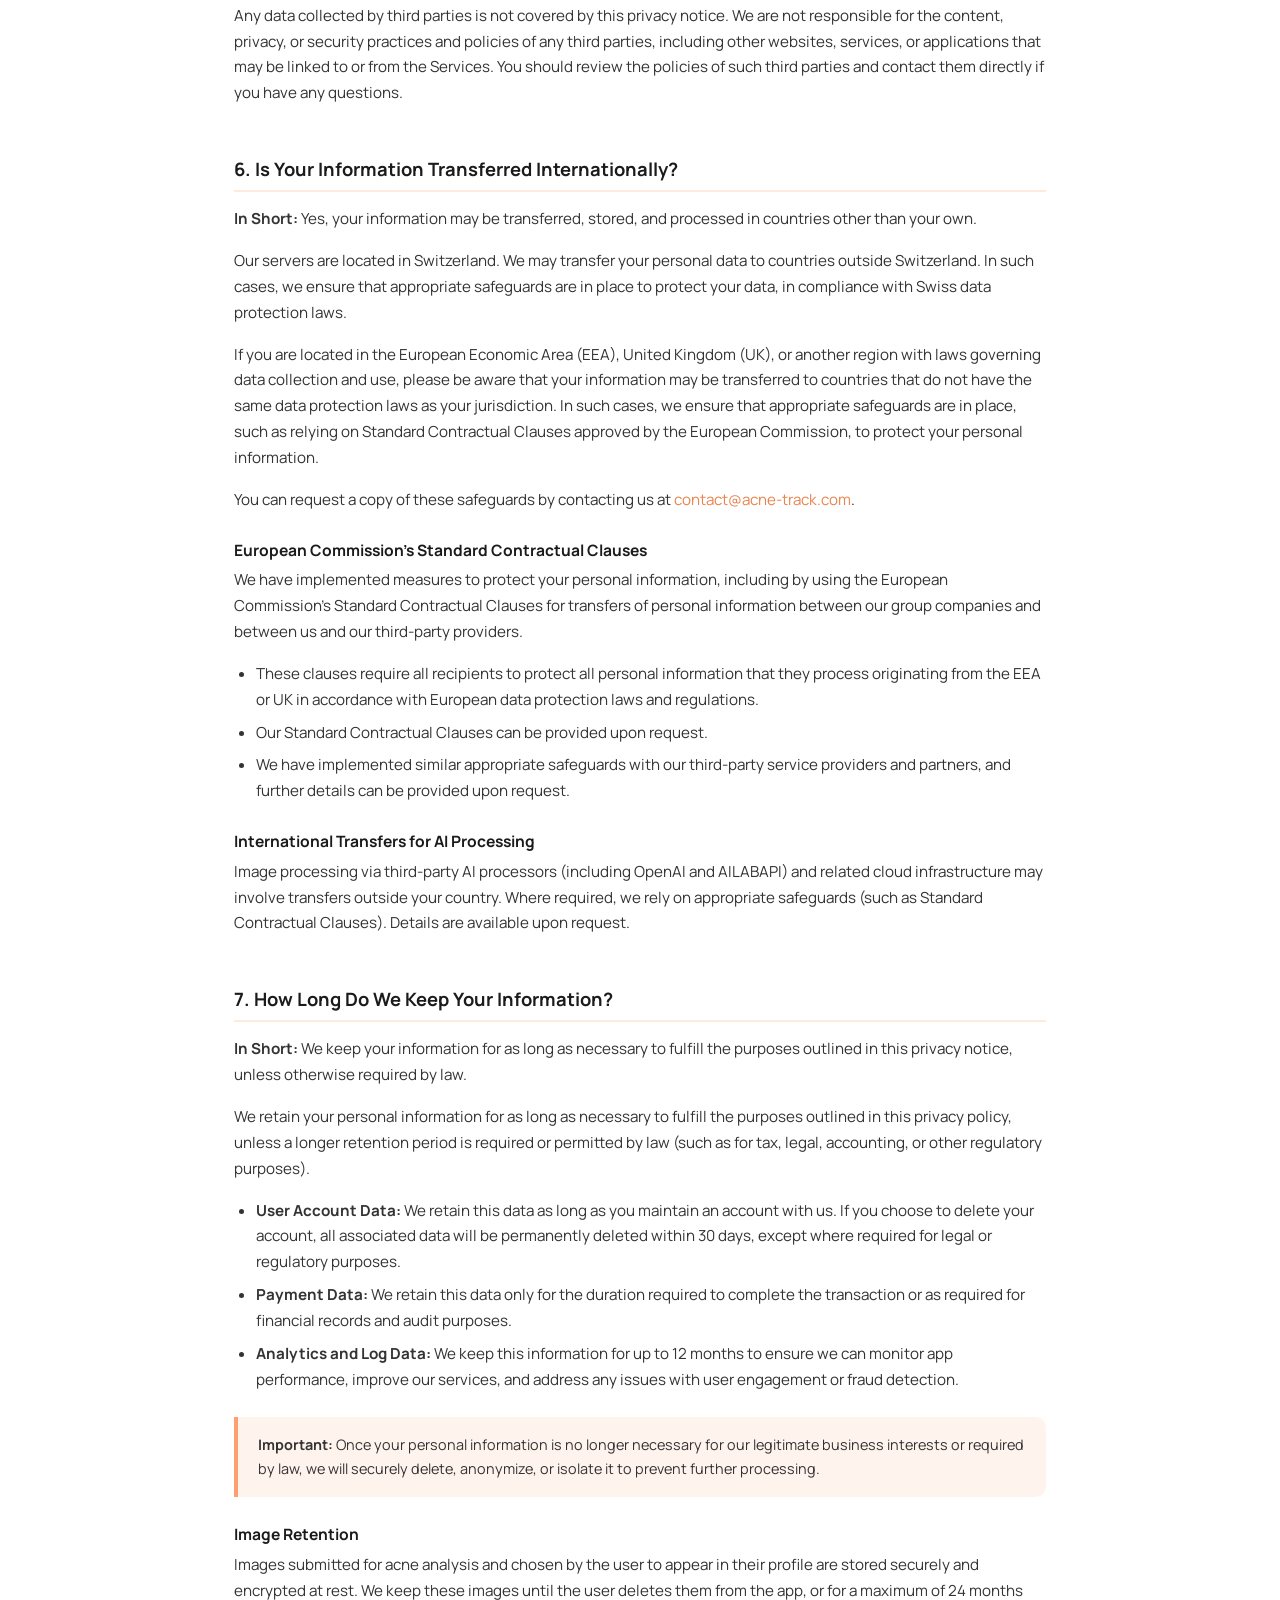
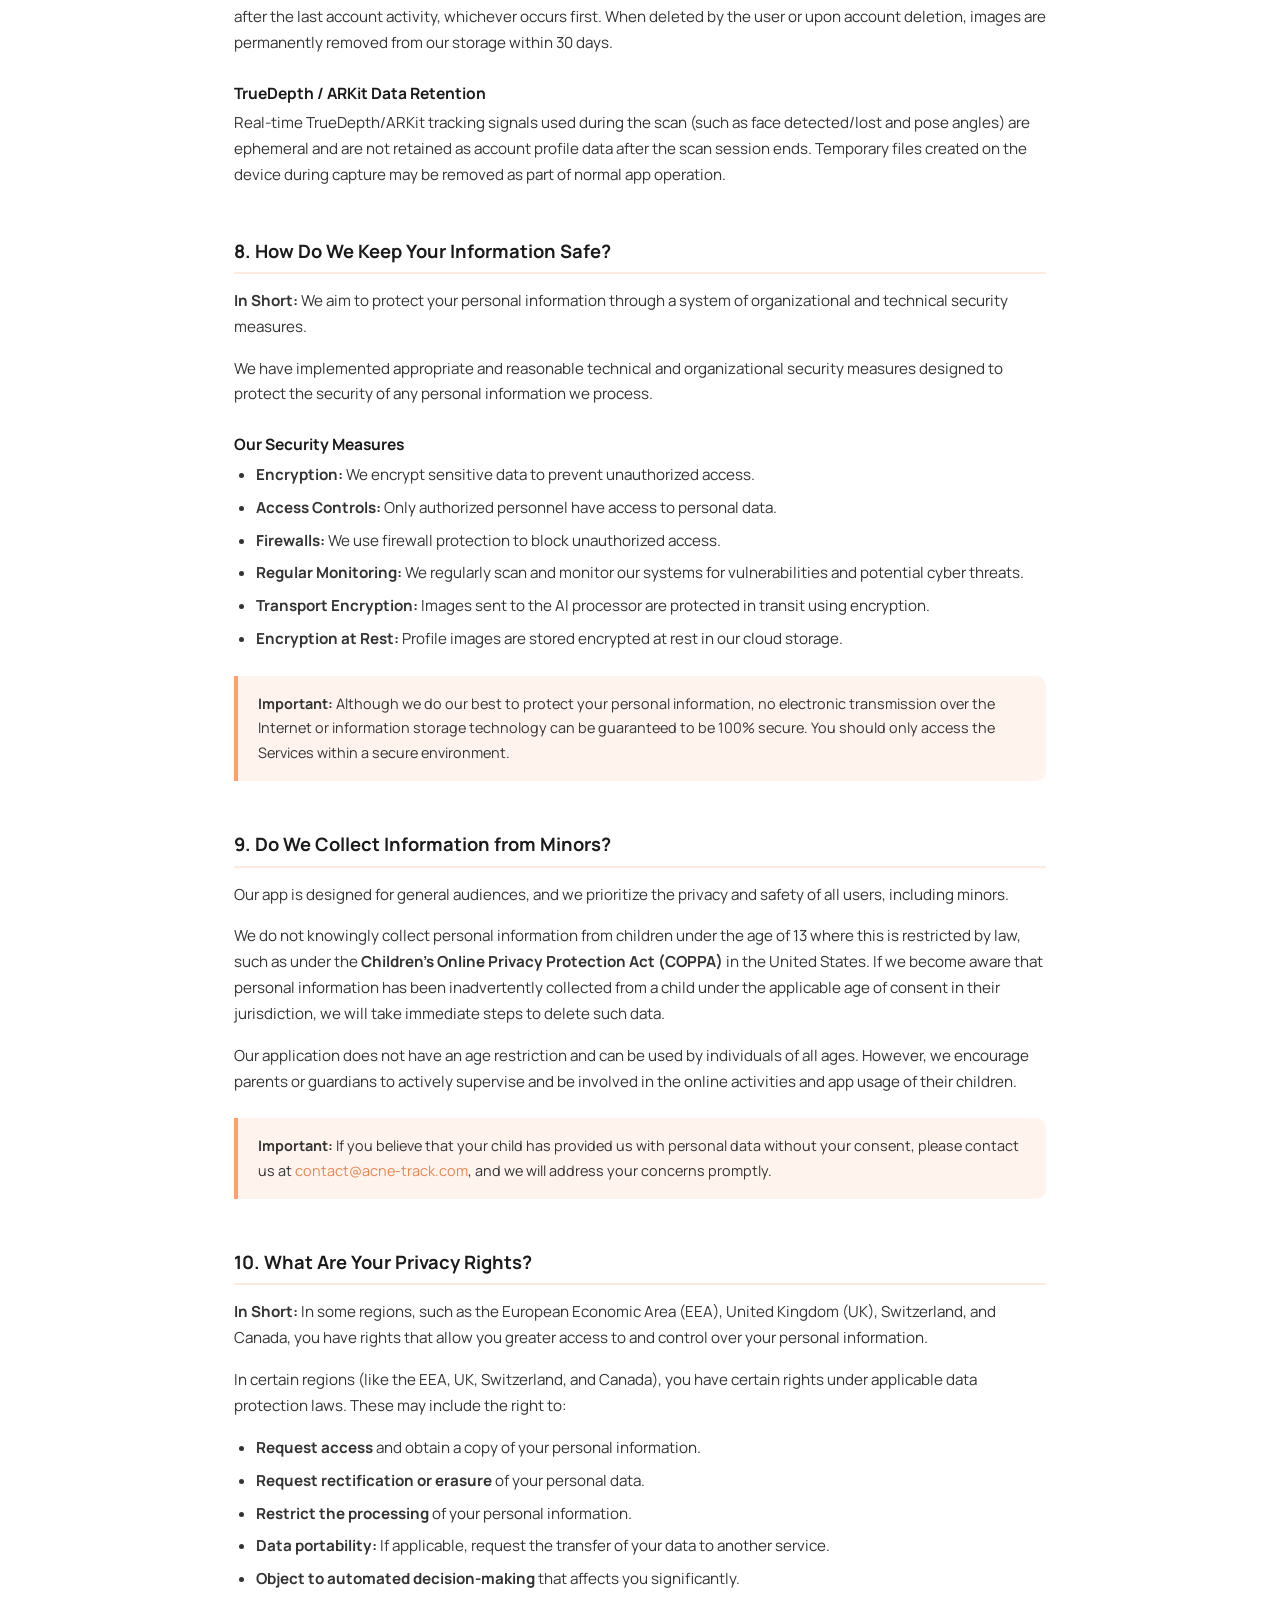
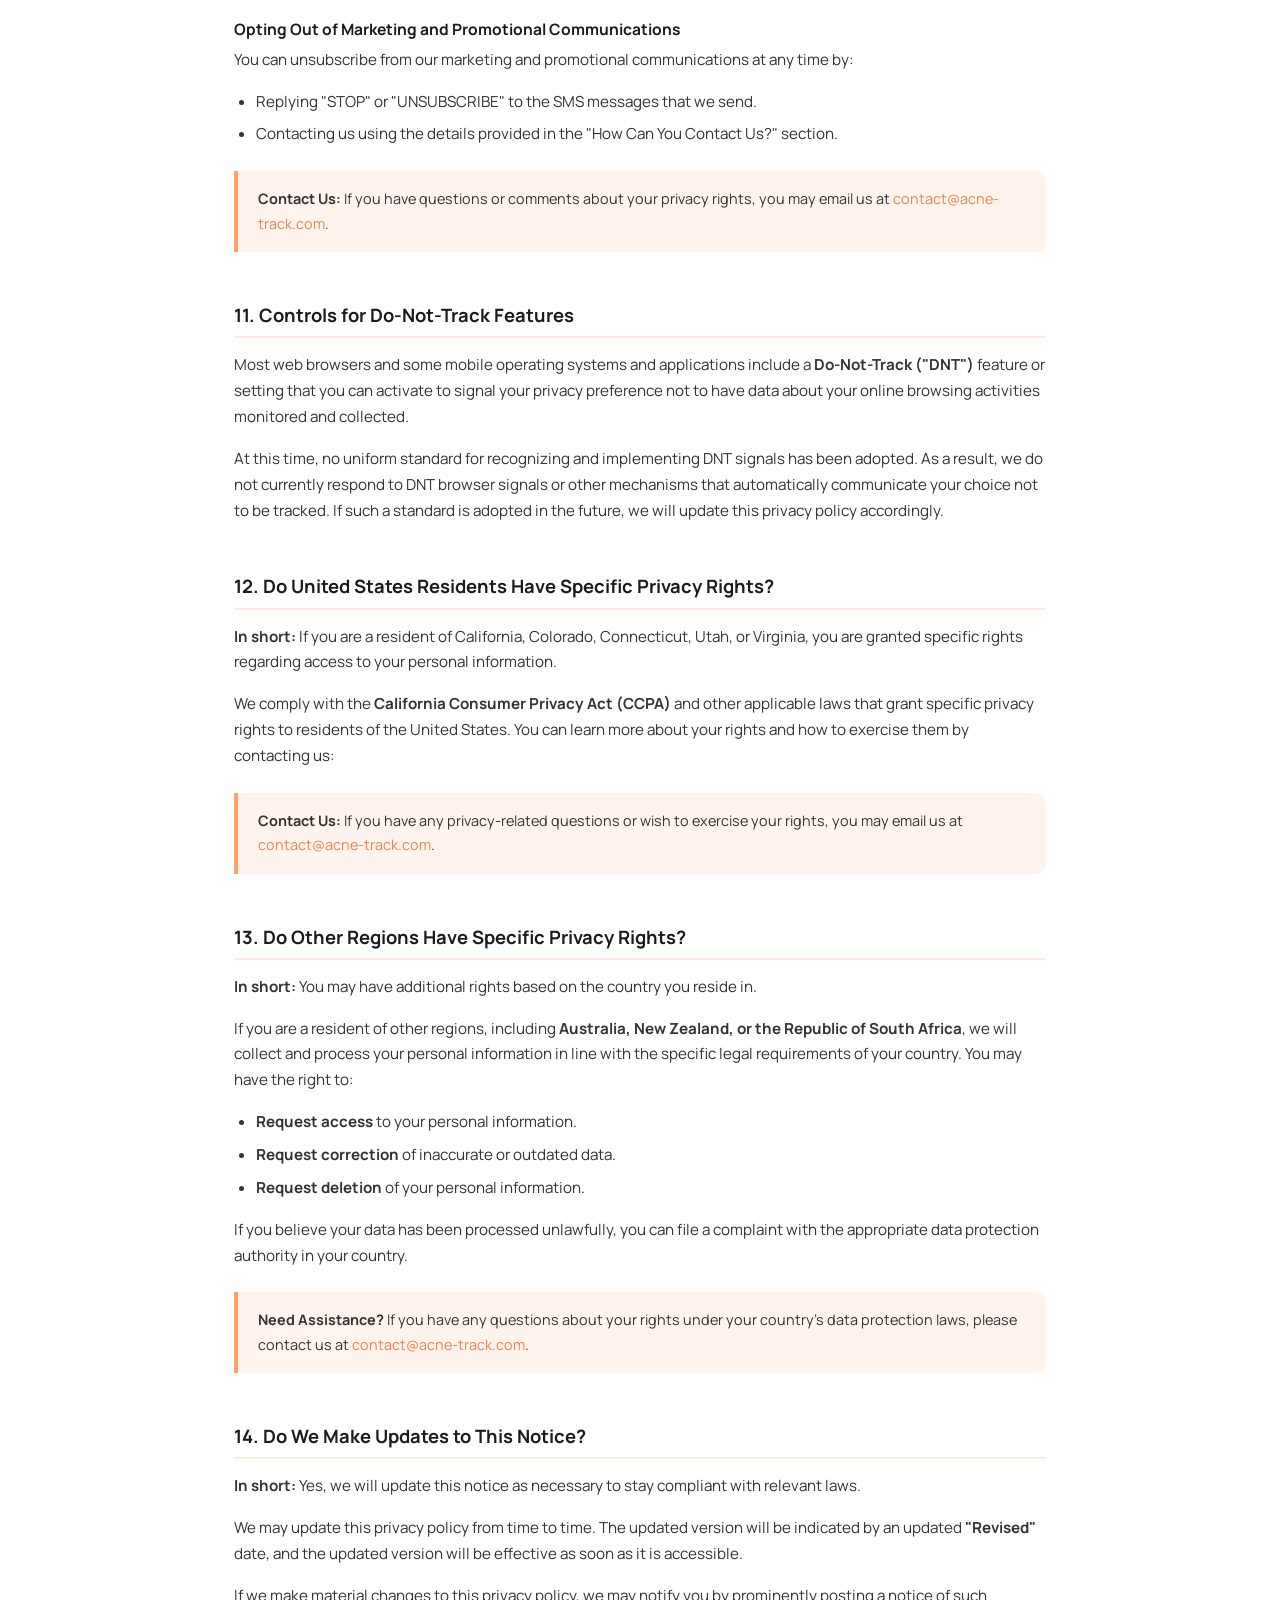
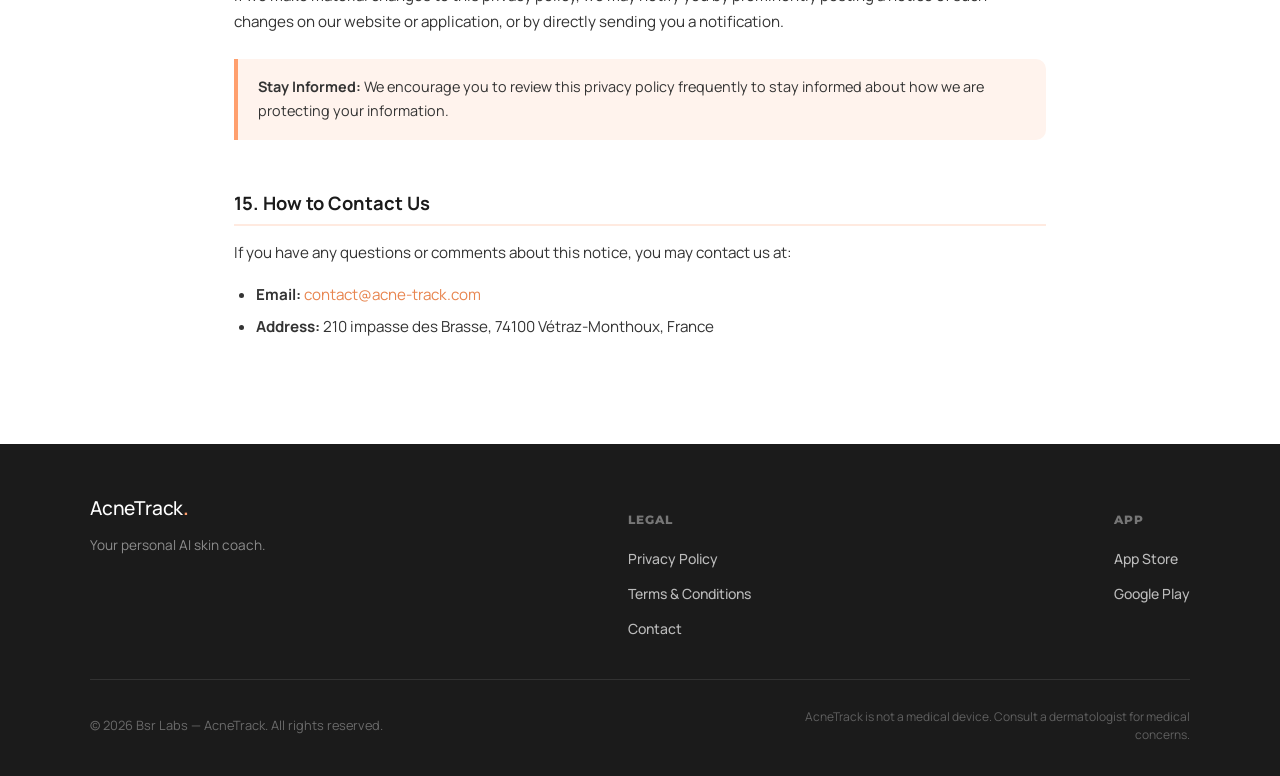
==== commit 4ac9ba6a: "finish site" ====
--- a/privacy.html
+++ b/privacy.html
@@ -1,505 +1,398 @@
 <!DOCTYPE html>
 <html lang="en">
 <head>
-    <meta charset="UTF-8">
-    <meta name="viewport" content="width=device-width, initial-scale=1.0">
-    <title>Privacy Policy - AcneTrack</title>
-    <style>
-        /* Styles généraux */
-body {
-    font-family: Arial, sans-serif;
-    margin: 0;
-    padding: 0;
-    background-color: #f9f9f9;
-    color: #333;
-    line-height: 1.6;
-}
-
-/* Conteneur principal */
-.container {
-    max-width: 800px;
-    margin: 40px auto;
-    padding: 20px;
-    background: white;
-    border-radius: 8px;
-    box-shadow: 0px 0px 10px rgba(0, 0, 0, 0.1);
-}
-
-/* Titres */
-h1 {
-    text-align: center;
-    color: #FFC8A2; /* Nouveau code couleur */
-}
-
-h2, h3 {
-    color: #444;
-    border-bottom: 2px solid #FFC8A2; /* Bordure sous les titres */
-    padding-bottom: 5px;
-    margin-top: 30px;
-}
-
-/* Paragraphes et listes */
-p {
-    text-align: justify;
-    margin-bottom: 15px;
-}
-
-ul {
-    padding-left: 20px;
-}
-
-li {
-    margin-bottom: 8px;
-}
-
-        /* Ajout du style pour l'en-tête */
-    .header {
-      text-align: center;
-      margin-bottom: 20px;
-    }
-    .header .logo {
-      max-width: 120px;
-      height: auto;
-      margin-bottom: 10px;
-    }
-    .header h2 {
-      color: #FFC8A2;
-      margin: 10px 0;
-    }
-    .header p {
-      color: #333;
-      font-size: 1rem;
-      margin: 0 0 10px 0;
-    }
-
-/* Table des matières */
-.table-of-contents {
-    background: #FFEAE0; /* Fond de la table des matières */
-    padding: 15px;
-    border-radius: 5px;
-    margin-bottom: 20px;
-}
-
-.table-of-contents ul {
-    list-style: none;
-    padding: 0;
-}
-
-.table-of-contents li {
-    margin-bottom: 5px;
-}
-
-.table-of-contents a {
-    text-decoration: none;
-    color: #333; /* Texte des liens en foncé */
-    font-weight: bold;
-}
-
-.table-of-contents a:hover {
-    text-decoration: underline;
-    color: #FFAF91; /* Un léger changement au survol */
-}
-
-/* Mise en valeur des sections importantes */
-.highlight {
-    background-color: #FFEAE0; /* Nouveau fond pour les encadrés */
-    padding: 10px;
-    border-left: 5px solid #FFAF91; /* Légèrement plus foncé */
-    margin: 20px 0;
-}
-
-/* Pied de page */
-.footer {
-    text-align: center;
-    margin-top: 40px;
-    font-size: 14px;
-    color: #777;
-}
-
-    </style>
+  <meta charset="UTF-8">
+  <meta name="viewport" content="width=device-width, initial-scale=1.0">
+
+  <title>Privacy Policy – AcneTrack</title>
+  <meta name="description" content="AcneTrack Privacy Policy – Learn how we collect, use, and protect your personal information when you use the AcneTrack app.">
+  <link rel="canonical" href="https://acne-track.com/privacy.html">
+
+  <!-- Open Graph -->
+  <meta property="og:type" content="website">
+  <meta property="og:url" content="https://acne-track.com/privacy.html">
+  <meta property="og:title" content="Privacy Policy – AcneTrack">
+  <meta property="og:description" content="Learn how AcneTrack collects, uses, and protects your personal data.">
+  <meta property="og:site_name" content="AcneTrack">
+
+  <link rel="stylesheet" href="style.css">
 </head>
 <body>
 
-     <!-- En-tête -->
-  <div class="header">
-    <h2>AcneTrack - Clear your acne</h2>
-    <p>Track your acne journey with AcneTrack!</p>
+<!-- ─── Navigation ─── -->
+<nav class="nav" role="navigation" aria-label="Main navigation">
+  <div class="nav-inner">
+    <a href="/" class="nav-brand">
+      <img src="assets/Logo_Acnetrack.png" alt="" class="nav-logo" aria-hidden="true">
+      AcneTrack
+    </a>
+    <ul class="nav-links">
+      <li><a href="/">Home</a></li>
+      <li><a href="/#features">Features</a></li>
+      <li><a href="/#contact">Contact</a></li>
+    </ul>
+    <div class="nav-right">
+      <a href="https://apps.apple.com/us/app/acnetrack-your-acne-journey/id6743371480" class="nav-store-pill" target="_blank" rel="noopener">App Store</a>
+      <a href="https://play.google.com/store/apps/details?id=com.acnetrack.app" class="nav-store-pill nav-store-pill-alt" target="_blank" rel="noopener">Google Play</a>
+    </div>
   </div>
-
-    <div class="container">
-     <section id="privacy-policy">
-        <h1>Privacy Policy</h1>
-        <p><strong>Last updated: March 13, 2026</strong></p>
-
-        <div class="table-of-contents">
-    <h3>Table of Contents</h3>
-    <ul>
-        <li><a href="#info-collect">1. What Information Do We Collect?</a></li>
-        <li><a href="#how-process">2. How Do We Process Your Information?</a></li>
-        <li><a href="#legal-basis">3. What Legal Bases Do We Rely On to Process Your Personal Information?</a></li>
-        <li><a href="#sharing-info">4. When and With Whom Do We Share Your Personal Information?</a></li>
-        <li><a href="#third-party">5. What Is Our Stance on Third-Party Websites?</a></li>
-        <li><a href="#international-transfer">6. Is Your Information Transferred Internationally?</a></li>
-        <li><a href="#data-retention">7. How Long Do We Keep Your Information?</a></li>
-        <li><a href="#data-security">8. How Do We Keep Your Information Safe?</a></li>
-        <li><a href="#minors-data">9. Do We Collect Information from Minors?</a></li>
-        <li><a href="#privacy-rights">10. What Are Your Privacy Rights?</a></li>
-        <li><a href="#dnt-controls">11. Controls for Do-Not-Track Features</a></li>
-        <li><a href="#us-privacy-rights">12. Do United States Residents Have Specific Privacy Rights?</a></li>
-        <li><a href="#regional-privacy-rights">13. Do Other Regions Have Specific Privacy Rights?</a></li>
-        <li><a href="#policy-updates">14. Do We Make Updates to This Notice?</a></li>
-    </ul>
-</div>
-
-
-        <h2 id="info-collect">1. What Information Do We Collect?</h2>
-
-<p>We collect personal information that you voluntarily provide to us when you express an interest in obtaining information about us or our products and Services, when you participate in activities on the Services, or otherwise when you contact us.</p>
-
-<h3>Personal Information Provided by You</h3>
-<p><strong>In Short:</strong> The personal information that we collect depends on the context of your interactions with us and the Services, the choices you make, and the products and features you use. The personal information we collect may include the following:</p>
-
-<ul>
-    <li><strong>Selfies</strong></li>
-</ul>
-
-<h3>Application Data</h3>
-<p>If you use our application(s), we also may collect the following information if you choose to provide us with access or permission:</p>
-
-<ul>
-    <li><strong>Mobile Device Access.</strong> We may request access or permission to certain features from your mobile device, including your mobile device’s contacts, camera, and other features. If you wish to change our access or permissions, you may do so in your device’s settings.</li>
-    <li><strong>Push Notifications.</strong> We may request to send you push notifications regarding your account or certain features of the application(s). If you wish to opt out from receiving these types of communications, you may turn them off in your device’s settings.</li>
-</ul>
-
-<p>This information is primarily needed to maintain the security and operation of our application(s), for troubleshooting, and for our internal analytics and reporting purposes.</p>
-
-<div class="highlight">
-    <p><strong>Important:</strong> All personal information that you provide to us must be true, complete, and accurate, and you must notify us of any changes to such personal information.</p>
-</div>
-
-<h3>Sensitive Information</h3>
-<p>We do not collect biometric identifiers for the purpose of identifying you, and we do not perform facial recognition to authenticate users or recognize you across sessions. Users may voluntarily submit a selfie for acne-related analysis; we do not create biometric templates for identity purposes. TrueDepth/ARKit signals used during the scan (such as face detected/lost and pose angles) are processed in real time to guide the scan and are not stored as persistent biometric profile data. Selfie images may be stored when needed to provide analysis, profile display, and progress/history features, as described in the “Image Retention” section below.</p>
-<h3>Payment Data</h3>
-<p>If you make purchases, we may collect data necessary to process your payment, such as your payment instrument number and the security code associated with your payment instrument. All payment data is stored by Apple. You can find their privacy notice <a href="https://www.apple.com/legal/privacy/en-ww/">here</a>.</p>
-
-<h3>Information Automatically Collected</h3>
-<p><strong>In Short:</strong> Some information such as your Internet Protocol (IP) address and/or browser and device characteristics is collected automatically when you visit our Services.</p>
-
-<p>We automatically collect certain information when you visit, use, or navigate the Services. This information does not reveal your specific identity (like your name or contact information) but may include device and usage information, such as:</p>
-
-<ul>
-    <li>Your IP address</li>
-    <li>Browser and device characteristics</li>
-    <li>Operating system</li>
-    <li>Language preferences</li>
-    <li>Referring URLs</li>
-    <li>Device name</li>
-    <li>Country and location</li>
-    <li>Information about how and when you use our Services</li>
-</ul>
-
-<p>This information is primarily needed to maintain the security and operation of our Services, and for our internal analytics and reporting purposes.</p>
-
-<h3>Log and Usage Data</h3>
-<p>Log and usage data is service-related, diagnostic, usage, and performance information our servers automatically collect when you access or use our Services and which we record in log files. Depending on how you interact with us, this log data may include:</p>
-
-<ul>
-    <li>Your IP address</li>
-    <li>Device information</li>
-    <li>Browser type and settings</li>
-    <li>Information about your activity in the Services (such as the date/time stamps associated with your usage, pages and files viewed, searches, and other actions you take such as which features you use)</li>
-    <li>Device event information (such as system activity, error reports sometimes called "crash dumps", and hardware settings)</li>
-</ul>
-
-         <h3>Images Containing Faces (Selfies)</h3>
-<p>Users can voluntarily upload a facial image for acne analysis. We do not perform facial recognition or biometric identification. We only analyze visible skin features related to acne.</p>
-<h3>TrueDepth API Data (Face Scan)</h3>
-<p>On supported iOS devices, we use Apple's TrueDepth-based ARKit face tracking during the face-scan flow. During this scan, we process: (i) face tracking status (face detected/lost), (ii) face pose angles (yaw/pitch), and (iii) a camera frame (selfie image) captured for acne analysis.</p>
-<p>We do not use this data for identity verification. We do not perform facial recognition, we do not create biometric templates, and we do not store depth maps as biometric identifiers.</p>
-         
-        <h2 id="how-process">2. How Do We Process Your Information?</h2>
-        <p>We process your data to provide, improve, and secure our services. This includes:</p>
+</nav>
+
+<!-- ─── Page Header ─── -->
+<header class="page-header">
+  <a href="/" class="back-link" aria-label="Back to home">
+    ← Back to home
+  </a>
+  <h1>Privacy Policy</h1>
+  <p class="meta">Last updated: March 13, 2026</p>
+</header>
+
+<!-- ─── Content ─── -->
+<main class="legal-layout">
+
+  <!-- Table of Contents -->
+  <nav class="toc" aria-label="Table of contents">
+    <p class="toc-heading">Table of Contents</p>
+    <ul>
+      <li><a href="#info-collect">1. What Information Do We Collect?</a></li>
+      <li><a href="#how-process">2. How Do We Process Your Information?</a></li>
+      <li><a href="#legal-basis">3. What Legal Bases Do We Rely On?</a></li>
+      <li><a href="#sharing-info">4. When and With Whom Do We Share Your Information?</a></li>
+      <li><a href="#third-party">5. What Is Our Stance on Third-Party Websites?</a></li>
+      <li><a href="#international-transfer">6. Is Your Information Transferred Internationally?</a></li>
+      <li><a href="#data-retention">7. How Long Do We Keep Your Information?</a></li>
+      <li><a href="#data-security">8. How Do We Keep Your Information Safe?</a></li>
+      <li><a href="#minors-data">9. Do We Collect Information from Minors?</a></li>
+      <li><a href="#privacy-rights">10. What Are Your Privacy Rights?</a></li>
+      <li><a href="#dnt-controls">11. Controls for Do-Not-Track Features</a></li>
+      <li><a href="#us-privacy-rights">12. Do United States Residents Have Specific Privacy Rights?</a></li>
+      <li><a href="#regional-privacy-rights">13. Do Other Regions Have Specific Privacy Rights?</a></li>
+      <li><a href="#policy-updates">14. Do We Make Updates to This Notice?</a></li>
+      <li><a href="#contact">15. How to Contact Us</a></li>
+    </ul>
+  </nav>
+
+  <!-- Content Sections -->
+  <div class="legal-content">
+
+    <h2 id="info-collect">1. What Information Do We Collect?</h2>
+
+    <p>We collect personal information that you voluntarily provide to us when you express an interest in obtaining information about us or our products and Services, when you participate in activities on the Services, or otherwise when you contact us.</p>
+
+    <h3>Personal Information Provided by You</h3>
+    <p><strong>In Short:</strong> The personal information that we collect depends on the context of your interactions with us and the Services, the choices you make, and the products and features you use. The personal information we collect may include the following:</p>
+    <ul>
+      <li><strong>Selfies</strong></li>
+    </ul>
+
+    <h3>Application Data</h3>
+    <p>If you use our application(s), we also may collect the following information if you choose to provide us with access or permission:</p>
+    <ul>
+      <li><strong>Mobile Device Access.</strong> We may request access or permission to certain features from your mobile device, including your mobile device's contacts, camera, and other features. If you wish to change our access or permissions, you may do so in your device's settings.</li>
+      <li><strong>Push Notifications.</strong> We may request to send you push notifications regarding your account or certain features of the application(s). If you wish to opt out from receiving these types of communications, you may turn them off in your device's settings.</li>
+    </ul>
+
+    <p>This information is primarily needed to maintain the security and operation of our application(s), for troubleshooting, and for our internal analytics and reporting purposes.</p>
+
+    <div class="callout">
+      <p><strong>Important:</strong> All personal information that you provide to us must be true, complete, and accurate, and you must notify us of any changes to such personal information.</p>
+    </div>
+
+    <h3>Sensitive Information</h3>
+    <p>We do not collect biometric identifiers for the purpose of identifying you, and we do not perform facial recognition to authenticate users or recognize you across sessions. Users may voluntarily submit a selfie for acne-related analysis; we do not create biometric templates for identity purposes. TrueDepth/ARKit signals used during the scan (such as face detected/lost and pose angles) are processed in real time to guide the scan and are not stored as persistent biometric profile data. Selfie images may be stored when needed to provide analysis, profile display, and progress/history features, as described in the "Image Retention" section below.</p>
+
+    <h3>Payment Data</h3>
+    <p>If you make purchases, we may collect data necessary to process your payment, such as your payment instrument number and the security code associated with your payment instrument. All payment data is stored by Apple. You can find their privacy notice <a href="https://www.apple.com/legal/privacy/en-ww/">here</a>.</p>
+
+    <h3>Information Automatically Collected</h3>
+    <p><strong>In Short:</strong> Some information such as your Internet Protocol (IP) address and/or browser and device characteristics is collected automatically when you visit our Services.</p>
+    <p>We automatically collect certain information when you visit, use, or navigate the Services. This information does not reveal your specific identity (like your name or contact information) but may include device and usage information, such as:</p>
+    <ul>
+      <li>Your IP address</li>
+      <li>Browser and device characteristics</li>
+      <li>Operating system</li>
+      <li>Language preferences</li>
+      <li>Referring URLs</li>
+      <li>Device name</li>
+      <li>Country and location</li>
+      <li>Information about how and when you use our Services</li>
+    </ul>
+    <p>This information is primarily needed to maintain the security and operation of our Services, and for our internal analytics and reporting purposes.</p>
+
+    <h3>Log and Usage Data</h3>
+    <p>Log and usage data is service-related, diagnostic, usage, and performance information our servers automatically collect when you access or use our Services and which we record in log files. Depending on how you interact with us, this log data may include:</p>
+    <ul>
+      <li>Your IP address</li>
+      <li>Device information</li>
+      <li>Browser type and settings</li>
+      <li>Information about your activity in the Services (such as the date/time stamps associated with your usage, pages and files viewed, searches, and other actions you take such as which features you use)</li>
+      <li>Device event information (such as system activity, error reports sometimes called "crash dumps", and hardware settings)</li>
+    </ul>
+
+    <h3>Images Containing Faces (Selfies)</h3>
+    <p>Users can voluntarily upload a facial image for acne analysis. We do not perform facial recognition or biometric identification. We only analyze visible skin features related to acne.</p>
+
+    <h3>TrueDepth API Data (Face Scan)</h3>
+    <p>On supported iOS devices, we use Apple's TrueDepth-based ARKit face tracking during the face-scan flow. During this scan, we process: (i) face tracking status (face detected/lost), (ii) face pose angles (yaw/pitch), and (iii) a camera frame (selfie image) captured for acne analysis.</p>
+    <p>We do not use this data for identity verification. We do not perform facial recognition, we do not create biometric templates, and we do not store depth maps as biometric identifiers.</p>
+
+
+    <h2 id="how-process">2. How Do We Process Your Information?</h2>
+    <p>We process your data to provide, improve, and secure our services. This includes:</p>
+    <ul>
+      <li>Maintaining and securing our application</li>
+      <li>Providing customer support</li>
+      <li>Ensuring compliance with legal regulations</li>
+    </ul>
+
+    <h3>AI Processing of Images</h3>
+    <p>When you submit an image for acne analysis, the image is transmitted to our contracted AI processors (including OpenAI and AILABAPI) solely to generate acne insights. We do not use the image to identify you or to build biometric templates.</p>
+    <p>If the user chooses to display the image in their profile, we store that image to provide the profile feature and historical tracking.</p>
+
+    <h3>How We Use TrueDepth / ARKit Data</h3>
+    <p>Face scans are initiated only when you use the in-app face-scan flow. We use TrueDepth-based ARKit face tracking to detect whether a face is present, to measure face pose (for example yaw and pitch) to guide you to hold steady and turn your head as instructed, and to capture a camera frame (selfie) for acne-related analysis. We do not use TrueDepth data for Face ID, identity verification, or user recognition.</p>
+
+
+    <h2 id="legal-basis">3. What Legal Bases Do We Rely On to Process Your Personal Information?</h2>
+    <p><strong>In Short:</strong> We only process your personal information when we believe it is necessary and we have a valid legal reason (i.e., legal basis) to do so under applicable laws, like with your consent, to comply with laws, to provide you with services, to enter into or fulfill our contractual obligations, to protect your rights, or to fulfill our legitimate business interests.</p>
+
+    <h3>If You Are Located in the EU or UK</h3>
+    <p>The General Data Protection Regulation (GDPR) and UK GDPR require us to explain the valid legal bases we rely on in order to process your personal information. As such, we may rely on the following legal bases:</p>
+    <ul>
+      <li><strong>Consent.</strong> We may process your information if you have given us permission (i.e., consent) to use your personal information for a specific purpose. You can withdraw your consent at any time. Contact us to do it.</li>
+      <li><strong>Legal Obligations.</strong> We may process your information where we believe it is necessary for compliance with our legal obligations, such as to cooperate with a law enforcement body or regulatory agency, exercise or defend our legal rights, or disclose your information as evidence in litigation in which we are involved.</li>
+      <li><strong>Vital Interests.</strong> We may process your information where we believe it is necessary to protect your vital interests or the vital interests of a third party, such as situations involving potential threats to the safety of any person.</li>
+    </ul>
+
+    <h3>If You Are Located in Canada</h3>
+    <p>We may process your information if you have given us specific permission (i.e., express consent) to use your personal information for a specific purpose, or in situations where your permission can be inferred (i.e., implied consent). You can withdraw your consent at any time.</p>
+    <p>In some exceptional cases, we may be legally permitted under applicable law to process your information without your consent, including, for example:</p>
+    <ul>
+      <li>If collection is clearly in the interests of an individual and consent cannot be obtained in a timely way</li>
+      <li>For investigations and fraud detection and prevention</li>
+      <li>For business transactions provided certain conditions are met</li>
+      <li>If it is contained in a witness statement and the collection is necessary to assess, process, or settle an insurance claim</li>
+      <li>For identifying injured, ill, or deceased persons and communicating with next of kin</li>
+      <li>If we have reasonable grounds to believe an individual has been, is, or may be victim of financial abuse</li>
+      <li>If it is reasonable to expect collection and use with consent would compromise the availability or the accuracy of the information and the collection is reasonable for purposes related to investigating a breach of an agreement or a contravention of the laws of Canada or a province</li>
+      <li>If disclosure is required to comply with a subpoena, warrant, court order, or rules of the court relating to the production of records</li>
+      <li>If it was produced by an individual in the course of their employment, business, or profession and the collection is consistent with the purposes for which the information was produced</li>
+      <li>If the collection is solely for journalistic, artistic, or literary purposes</li>
+      <li>If the information is publicly available and is specified by the regulations</li>
+    </ul>
+
+
+    <h2 id="sharing-info">4. When and With Whom Do We Share Your Personal Information?</h2>
+    <p><strong>In Short:</strong> We may share information in specific situations and with specific third parties.</p>
+    <p>We may share your data with service providers, contractors, or agents who perform services for us or on our behalf. These third parties are bound by contractual obligations to protect your data.</p>
+
+    <h3>Vendors, Consultants, and Other Third-Party Service Providers</h3>
+
+    <h4>First-Party Storage</h4>
+    <p>Images may be stored on infrastructure we control (for example cloud storage and databases provided through our service providers) to provide acne analysis, profile display, and progress/history features. We do not sell images and we do not share them with advertising partners.</p>
+
+    <p>We have contracts in place with our third parties, which are designed to help safeguard your personal information. This means that:</p>
+    <ul>
+      <li>They cannot do anything with your personal information unless we have instructed them to do so.</li>
+      <li>They will not share your personal information with any organization apart from us.</li>
+      <li>They commit to protecting the data they hold on our behalf and to retaining it only for the period we instruct.</li>
+      <li>They retain data only as instructed by us and in line with this privacy policy, including the retention periods described below where applicable.</li>
+    </ul>
+
+    <p>The categories of third parties with whom we may share personal information include:</p>
+    <ul>
+      <li><strong>Data Analytics Services</strong></li>
+      <li><strong>Data Storage Service Providers</strong></li>
+    </ul>
+
+    <h3>AI Service Providers</h3>
+    <p>To provide acne-related analysis and image processing features, we may share submitted images with contracted AI processors, including <strong>OpenAI</strong> and <strong>AILABAPI</strong>, solely to perform the service you request (for example generating insights or applying image processing). These providers act as processors under contractual obligations, must not use your images for purposes unrelated to providing our service, and must not sell your personal data. We do not share images with advertising partners.</p>
+
+    <h3>Business Transfers</h3>
+    <p>We may share or transfer your information in connection with, or during negotiations of, any merger, sale of company assets, financing, or acquisition of all or a portion of our business to another company.</p>
+
+
+    <h2 id="third-party">5. What Is Our Stance on Third-Party Websites?</h2>
+    <p><strong>In Short:</strong> We are not responsible for the security of any information you share with third-party providers who advertise, but are not affiliated with, our websites.</p>
+    <p>The Services may link to third-party websites, online services, or mobile applications and/or contain advertisements from third parties that are not affiliated with us.</p>
+
+    <div class="callout">
+      <p><strong>Important:</strong> The inclusion of a link to a third-party website, service, or application does not imply an endorsement by us. We cannot guarantee the safety and privacy of data you provide to any third parties.</p>
+    </div>
+
+    <p>Any data collected by third parties is not covered by this privacy notice. We are not responsible for the content, privacy, or security practices and policies of any third parties, including other websites, services, or applications that may be linked to or from the Services. You should review the policies of such third parties and contact them directly if you have any questions.</p>
+
+
+    <h2 id="international-transfer">6. Is Your Information Transferred Internationally?</h2>
+    <p><strong>In Short:</strong> Yes, your information may be transferred, stored, and processed in countries other than your own.</p>
+    <p>Our servers are located in Switzerland. We may transfer your personal data to countries outside Switzerland. In such cases, we ensure that appropriate safeguards are in place to protect your data, in compliance with Swiss data protection laws.</p>
+    <p>If you are located in the European Economic Area (EEA), United Kingdom (UK), or another region with laws governing data collection and use, please be aware that your information may be transferred to countries that do not have the same data protection laws as your jurisdiction. In such cases, we ensure that appropriate safeguards are in place, such as relying on Standard Contractual Clauses approved by the European Commission, to protect your personal information.</p>
+    <p>You can request a copy of these safeguards by contacting us at <a href="mailto:contact@acne-track.com">contact@acne-track.com</a>.</p>
+
+    <h3>European Commission's Standard Contractual Clauses</h3>
+    <p>We have implemented measures to protect your personal information, including by using the European Commission's Standard Contractual Clauses for transfers of personal information between our group companies and between us and our third-party providers.</p>
+    <ul>
+      <li>These clauses require all recipients to protect all personal information that they process originating from the EEA or UK in accordance with European data protection laws and regulations.</li>
+      <li>Our Standard Contractual Clauses can be provided upon request.</li>
+      <li>We have implemented similar appropriate safeguards with our third-party service providers and partners, and further details can be provided upon request.</li>
+    </ul>
+
+    <h3>International Transfers for AI Processing</h3>
+    <p>Image processing via third-party AI processors (including OpenAI and AILABAPI) and related cloud infrastructure may involve transfers outside your country. Where required, we rely on appropriate safeguards (such as Standard Contractual Clauses). Details are available upon request.</p>
+
+
+    <h2 id="data-retention">7. How Long Do We Keep Your Information?</h2>
+    <p><strong>In Short:</strong> We keep your information for as long as necessary to fulfill the purposes outlined in this privacy notice, unless otherwise required by law.</p>
+    <p>We retain your personal information for as long as necessary to fulfill the purposes outlined in this privacy policy, unless a longer retention period is required or permitted by law (such as for tax, legal, accounting, or other regulatory purposes).</p>
+    <ul>
+      <li><strong>User Account Data:</strong> We retain this data as long as you maintain an account with us. If you choose to delete your account, all associated data will be permanently deleted within 30 days, except where required for legal or regulatory purposes.</li>
+      <li><strong>Payment Data:</strong> We retain this data only for the duration required to complete the transaction or as required for financial records and audit purposes.</li>
+      <li><strong>Analytics and Log Data:</strong> We keep this information for up to 12 months to ensure we can monitor app performance, improve our services, and address any issues with user engagement or fraud detection.</li>
+    </ul>
+
+    <div class="callout">
+      <p><strong>Important:</strong> Once your personal information is no longer necessary for our legitimate business interests or required by law, we will securely delete, anonymize, or isolate it to prevent further processing.</p>
+    </div>
+
+    <h3>Image Retention</h3>
+    <p>Images submitted for acne analysis and chosen by the user to appear in their profile are stored securely and encrypted at rest. We keep these images until the user deletes them from the app, or for a maximum of 24 months after the last account activity, whichever occurs first. When deleted by the user or upon account deletion, images are permanently removed from our storage within 30 days.</p>
+
+    <h3>TrueDepth / ARKit Data Retention</h3>
+    <p>Real-time TrueDepth/ARKit tracking signals used during the scan (such as face detected/lost and pose angles) are ephemeral and are not retained as account profile data after the scan session ends. Temporary files created on the device during capture may be removed as part of normal app operation.</p>
+
+
+    <h2 id="data-security">8. How Do We Keep Your Information Safe?</h2>
+    <p><strong>In Short:</strong> We aim to protect your personal information through a system of organizational and technical security measures.</p>
+    <p>We have implemented appropriate and reasonable technical and organizational security measures designed to protect the security of any personal information we process.</p>
+
+    <h3>Our Security Measures</h3>
+    <ul>
+      <li><strong>Encryption:</strong> We encrypt sensitive data to prevent unauthorized access.</li>
+      <li><strong>Access Controls:</strong> Only authorized personnel have access to personal data.</li>
+      <li><strong>Firewalls:</strong> We use firewall protection to block unauthorized access.</li>
+      <li><strong>Regular Monitoring:</strong> We regularly scan and monitor our systems for vulnerabilities and potential cyber threats.</li>
+      <li><strong>Transport Encryption:</strong> Images sent to the AI processor are protected in transit using encryption.</li>
+      <li><strong>Encryption at Rest:</strong> Profile images are stored encrypted at rest in our cloud storage.</li>
+    </ul>
+
+    <div class="callout">
+      <p><strong>Important:</strong> Although we do our best to protect your personal information, no electronic transmission over the Internet or information storage technology can be guaranteed to be 100% secure. You should only access the Services within a secure environment.</p>
+    </div>
+
+
+    <h2 id="minors-data">9. Do We Collect Information from Minors?</h2>
+    <p>Our app is designed for general audiences, and we prioritize the privacy and safety of all users, including minors.</p>
+    <p>We do not knowingly collect personal information from children under the age of 13 where this is restricted by law, such as under the <strong>Children's Online Privacy Protection Act (COPPA)</strong> in the United States. If we become aware that personal information has been inadvertently collected from a child under the applicable age of consent in their jurisdiction, we will take immediate steps to delete such data.</p>
+    <p>Our application does not have an age restriction and can be used by individuals of all ages. However, we encourage parents or guardians to actively supervise and be involved in the online activities and app usage of their children.</p>
+
+    <div class="callout">
+      <p><strong>Important:</strong> If you believe that your child has provided us with personal data without your consent, please contact us at <a href="mailto:contact@acne-track.com">contact@acne-track.com</a>, and we will address your concerns promptly.</p>
+    </div>
+
+
+    <h2 id="privacy-rights">10. What Are Your Privacy Rights?</h2>
+    <p><strong>In Short:</strong> In some regions, such as the European Economic Area (EEA), United Kingdom (UK), Switzerland, and Canada, you have rights that allow you greater access to and control over your personal information.</p>
+    <p>In certain regions (like the EEA, UK, Switzerland, and Canada), you have certain rights under applicable data protection laws. These may include the right to:</p>
+    <ul>
+      <li><strong>Request access</strong> and obtain a copy of your personal information.</li>
+      <li><strong>Request rectification or erasure</strong> of your personal data.</li>
+      <li><strong>Restrict the processing</strong> of your personal information.</li>
+      <li><strong>Data portability:</strong> If applicable, request the transfer of your data to another service.</li>
+      <li><strong>Object to automated decision-making</strong> that affects you significantly.</li>
+    </ul>
+
+    <h3>Opting Out of Marketing and Promotional Communications</h3>
+    <p>You can unsubscribe from our marketing and promotional communications at any time by:</p>
+    <ul>
+      <li>Replying "STOP" or "UNSUBSCRIBE" to the SMS messages that we send.</li>
+      <li>Contacting us using the details provided in the "How Can You Contact Us?" section.</li>
+    </ul>
+
+    <div class="callout">
+      <p><strong>Contact Us:</strong> If you have questions or comments about your privacy rights, you may email us at <a href="mailto:contact@acne-track.com">contact@acne-track.com</a>.</p>
+    </div>
+
+
+    <h2 id="dnt-controls">11. Controls for Do-Not-Track Features</h2>
+    <p>Most web browsers and some mobile operating systems and applications include a <strong>Do-Not-Track ("DNT")</strong> feature or setting that you can activate to signal your privacy preference not to have data about your online browsing activities monitored and collected.</p>
+    <p>At this time, no uniform standard for recognizing and implementing DNT signals has been adopted. As a result, we do not currently respond to DNT browser signals or other mechanisms that automatically communicate your choice not to be tracked. If such a standard is adopted in the future, we will update this privacy policy accordingly.</p>
+
+
+    <h2 id="us-privacy-rights">12. Do United States Residents Have Specific Privacy Rights?</h2>
+    <p><strong>In short:</strong> If you are a resident of California, Colorado, Connecticut, Utah, or Virginia, you are granted specific rights regarding access to your personal information.</p>
+    <p>We comply with the <strong>California Consumer Privacy Act (CCPA)</strong> and other applicable laws that grant specific privacy rights to residents of the United States. You can learn more about your rights and how to exercise them by contacting us:</p>
+
+    <div class="callout">
+      <p><strong>Contact Us:</strong> If you have any privacy-related questions or wish to exercise your rights, you may email us at <a href="mailto:contact@acne-track.com">contact@acne-track.com</a>.</p>
+    </div>
+
+
+    <h2 id="regional-privacy-rights">13. Do Other Regions Have Specific Privacy Rights?</h2>
+    <p><strong>In short:</strong> You may have additional rights based on the country you reside in.</p>
+    <p>If you are a resident of other regions, including <strong>Australia, New Zealand, or the Republic of South Africa</strong>, we will collect and process your personal information in line with the specific legal requirements of your country. You may have the right to:</p>
+    <ul>
+      <li><strong>Request access</strong> to your personal information.</li>
+      <li><strong>Request correction</strong> of inaccurate or outdated data.</li>
+      <li><strong>Request deletion</strong> of your personal information.</li>
+    </ul>
+    <p>If you believe your data has been processed unlawfully, you can file a complaint with the appropriate data protection authority in your country.</p>
+
+    <div class="callout">
+      <p><strong>Need Assistance?</strong> If you have any questions about your rights under your country's data protection laws, please contact us at <a href="mailto:contact@acne-track.com">contact@acne-track.com</a>.</p>
+    </div>
+
+
+    <h2 id="policy-updates">14. Do We Make Updates to This Notice?</h2>
+    <p><strong>In short:</strong> Yes, we will update this notice as necessary to stay compliant with relevant laws.</p>
+    <p>We may update this privacy policy from time to time. The updated version will be indicated by an updated <strong>"Revised"</strong> date, and the updated version will be effective as soon as it is accessible.</p>
+    <p>If we make material changes to this privacy policy, we may notify you by prominently posting a notice of such changes on our website or application, or by directly sending you a notification.</p>
+
+    <div class="callout">
+      <p><strong>Stay Informed:</strong> We encourage you to review this privacy policy frequently to stay informed about how we are protecting your information.</p>
+    </div>
+
+
+    <h2 id="contact">15. How to Contact Us</h2>
+    <p>If you have any questions or comments about this notice, you may contact us at:</p>
+    <ul>
+      <li><strong>Email:</strong> <a href="mailto:contact@acne-track.com">contact@acne-track.com</a></li>
+      <li><strong>Address:</strong> 210 impasse des Brasse, 74100 Vétraz-Monthoux, France</li>
+    </ul>
+
+  </div><!-- /.legal-content -->
+
+</main>
+
+<!-- ─── Footer ─── -->
+<footer>
+  <div class="footer-inner">
+    <div class="footer-top">
+      <div class="footer-brand">
+        <a href="/" class="nav-brand">AcneTrack<span class="dot">.</span></a>
+        <p>Your personal AI skin coach.</p>
+      </div>
+      <div class="footer-links-col">
+        <h5>Legal</h5>
         <ul>
-            <li>Maintaining and securing our application</li>
-            <li>Providing customer support</li>
-            <li>Ensuring compliance with legal regulations</li>
+          <li><a href="privacy.html">Privacy Policy</a></li>
+          <li><a href="terms.html">Terms &amp; Conditions</a></li>
+          <li><a href="mailto:contact@acne-track.com">Contact</a></li>
         </ul>
-
-         <h3>AI Processing of Images</h3>
-<p>When you submit an image for acne analysis, the image is transmitted to our contracted AI processors (including OpenAI and AILABAPI) solely to generate acne insights. We do not use the image to identify you or to build biometric templates.</p>
-<p>If the user chooses to display the image in their profile, we store that image to provide the profile feature and historical tracking.</p>
-
-         <h3>How We Use TrueDepth / ARKit Data</h3>
-<p>Face scans are initiated only when you use the in-app face-scan flow. We use TrueDepth-based ARKit face tracking to detect whether a face is present, to measure face pose (for example yaw and pitch) to guide you to hold steady and turn your head as instructed, and to capture a camera frame (selfie) for acne-related analysis. We do not use TrueDepth data for Face ID, identity verification, or user recognition.</p>
-
-     <h2 id="legal-basis">3. What Legal Bases Do We Rely On to Process Your Personal Information?</h2>
-
-<p><strong>In Short:</strong> We only process your personal information when we believe it is necessary and we have a valid legal reason (i.e., legal basis) to do so under applicable laws, like with your consent, to comply with laws, to provide you with services, to enter into or fulfill our contractual obligations, to protect your rights, or to fulfill our legitimate business interests.</p>
-
-<h3>If You Are Located in the EU or UK</h3>
-<p>The General Data Protection Regulation (GDPR) and UK GDPR require us to explain the valid legal bases we rely on in order to process your personal information. As such, we may rely on the following legal bases:</p>
-
-<ul>
-    <li><strong>Consent.</strong> We may process your information if you have given us permission (i.e., consent) to use your personal information for a specific purpose. You can withdraw your consent at any time. Contact us to do it.</li>
-    <li><strong>Legal Obligations.</strong> We may process your information where we believe it is necessary for compliance with our legal obligations, such as to cooperate with a law enforcement body or regulatory agency, exercise or defend our legal rights, or disclose your information as evidence in litigation in which we are involved.</li>
-    <li><strong>Vital Interests.</strong> We may process your information where we believe it is necessary to protect your vital interests or the vital interests of a third party, such as situations involving potential threats to the safety of any person.</li>
-</ul>
-
-<h3>If You Are Located in Canada</h3>
-<p>We may process your information if you have given us specific permission (i.e., express consent) to use your personal information for a specific purpose, or in situations where your permission can be inferred (i.e., implied consent). You can withdraw your consent at any time.</p>
-
-<p>In some exceptional cases, we may be legally permitted under applicable law to process your information without your consent, including, for example:</p>
-
-<ul>
-    <li>If collection is clearly in the interests of an individual and consent cannot be obtained in a timely way</li>
-    <li>For investigations and fraud detection and prevention</li>
-    <li>For business transactions provided certain conditions are met</li>
-    <li>If it is contained in a witness statement and the collection is necessary to assess, process, or settle an insurance claim</li>
-    <li>For identifying injured, ill, or deceased persons and communicating with next of kin</li>
-    <li>If we have reasonable grounds to believe an individual has been, is, or may be victim of financial abuse</li>
-    <li>If it is reasonable to expect collection and use with consent would compromise the availability or the accuracy of the information and the collection is reasonable for purposes related to investigating a breach of an agreement or a contravention of the laws of Canada or a province</li>
-    <li>If disclosure is required to comply with a subpoena, warrant, court order, or rules of the court relating to the production of records</li>
-    <li>If it was produced by an individual in the course of their employment, business, or profession and the collection is consistent with the purposes for which the information was produced</li>
-    <li>If the collection is solely for journalistic, artistic, or literary purposes</li>
-    <li>If the information is publicly available and is specified by the regulations</li>
-</ul>
-        
-        <h2 id="sharing-info">4. When and With Whom Do We Share Your Personal Information?</h2>
-
-<p><strong>In Short:</strong> We may share information in specific situations and with specific third parties.</p>
-
-<p>We may share your data with service providers, contractors, or agents who perform services for us or on our behalf. These third parties are bound by contractual obligations to protect your data.</p>
-
-<h3>Vendors, Consultants, and Other Third-Party Service Providers</h3>
-
-         <h4>First-Party Storage</h4>
-<p>Images may be stored on infrastructure we control (for example cloud storage and databases provided through our service providers) to provide acne analysis, profile display, and progress/history features. We do not sell images and we do not share them with advertising partners.</p>
-
-<p>We may share your data with third-party vendors, service providers, contractors, or agents ("third parties") who perform services for us or on our behalf and require access to such information to do that work.</p>
-
-<p>We have contracts in place with our third parties, which are designed to help safeguard your personal information. This means that:</p>
-
-<ul>
-    <li>They cannot do anything with your personal information unless we have instructed them to do so.</li>
-    <li>They will not share your personal information with any organization apart from us.</li>
-    <li>They commit to protecting the data they hold on our behalf and to retaining it only for the period we instruct.</li>
-   <li>They retain data only as instructed by us and in line with this privacy policy, including the retention periods described below where applicable.</li>
-</ul>
-
-<p>The categories of third parties with whom we may share personal information include:</p>
-
-<ul>
-    <li><strong>Data Analytics Services</strong></li>
-    <li><strong>Data Storage Service Providers</strong></li>
-</ul>
-
-<h3>AI Service Providers</h3>
-<p>To provide acne-related analysis and image processing features, we may share submitted images with contracted AI processors, including <strong>OpenAI</strong> and <strong>AILABAPI</strong>, solely to perform the service you request (for example generating insights or applying image processing). These providers act as processors under contractual obligations, must not use your images for purposes unrelated to providing our service, and must not sell your personal data. We do not share images with advertising partners.</p>
-
-<h3>Business Transfers</h3>
-<p>We may share or transfer your information in connection with, or during negotiations of, any merger, sale of company assets, financing, or acquisition of all or a portion of our business to another company.</p>
-
-
-        <h2 id="third-party">5. What Is Our Stance on Third-Party Websites?</h2>
-
-<p><strong>In Short:</strong> We are not responsible for the security of any information you share with third-party providers who advertise, but are not affiliated with, our websites.</p>
-
-<p>The Services, including our offer wall, may link to third-party websites, online services, or mobile applications and/or contain advertisements from third parties that are not affiliated with us. These third parties may link to other websites, services, or applications.</p>
-
-<p>Accordingly, we do not make any guarantee regarding any such third parties, and we will not be liable for any loss or damage caused by the use of such third-party websites, services, or applications.</p>
-
-<div class="highlight">
-    <p><strong>Important:</strong> The inclusion of a link to a third-party website, service, or application does not imply an endorsement by us. We cannot guarantee the safety and privacy of data you provide to any third parties.</p>
-</div>
-
-<p>Any data collected by third parties is not covered by this privacy notice. We are not responsible for the content, privacy, or security practices and policies of any third parties, including other websites, services, or applications that may be linked to or from the Services.</p>
-
-<p>You should review the policies of such third parties and contact them directly if you have any questions about how they handle your data.</p>
-        
-   
-        <h2 id="international-transfer">6. Is Your Information Transferred Internationally?</h2>
-
-<p><strong>In Short:</strong> Yes, your information may be transferred, stored, and processed in countries other than your own.</p>
-
-<p>Our servers are located in Switzerland. We may transfer your personal data to countries outside Switzerland. In such cases, we ensure that appropriate safeguards are in place to protect your data, in compliance with Swiss data protection laws.</p>
-
-<p>If you are located in the European Economic Area (EEA), United Kingdom (UK), or another region with laws governing data collection and use, please be aware that your information may be transferred to countries that do not have the same data protection laws as your jurisdiction. In such cases, we ensure that appropriate safeguards are in place, such as relying on Standard Contractual Clauses approved by the European Commission, to protect your personal information.</p>
-
-<p>You can request a copy of these safeguards by contacting us at <a href="mailto:contact@acne-track.com">contact@acne-track.com</a>. These transfers will always comply with the laws and regulations of the countries from which the data originates, including any additional requirements based on your location.</p>
-
-<h3>European Commission's Standard Contractual Clauses</h3>
-<p>We have implemented measures to protect your personal information, including by using the European Commission's Standard Contractual Clauses for transfers of personal information between our group companies and between us and our third-party providers.</p>
-
-<ul>
-    <li>These clauses require all recipients to protect all personal information that they process originating from the EEA or UK in accordance with European data protection laws and regulations.</li>
-    <li>Our Standard Contractual Clauses can be provided upon request.</li>
-    <li>We have implemented similar appropriate safeguards with our third-party service providers and partners, and further details can be provided upon request.</li>
-</ul>
-
-         <h3>International Transfers for AI Processing</h3>
-<p>Image processing via third-party AI processors (including OpenAI and AILABAPI) and related cloud infrastructure may involve transfers outside your country. Where required, we rely on appropriate safeguards (such as Standard Contractual Clauses). Details are available upon request.</p>
-
-        
-        <h2 id="data-retention">7. How Long Do We Keep Your Information?</h2>
-
-<p><strong>In Short:</strong> We keep your information for as long as necessary to fulfill the purposes outlined in this privacy notice, unless otherwise required by law.</p>
-
-<p>We retain your personal information for as long as necessary to fulfill the purposes outlined in this privacy policy, unless a longer retention period is required or permitted by law (such as for tax, legal, accounting, or other regulatory purposes). The specific retention period depends on the type of data and the purpose for which it was collected.</p>
-
-<ul>
-    <li><strong>User Account Data:</strong> We retain this data as long as you maintain an account with us. If you choose to delete your account, all associated data will be permanently deleted within 30 days, except where required for legal or regulatory purposes.</li>
-    <li><strong>Payment Data:</strong> We retain this data only for the duration required to complete the transaction or as required for financial records and audit purposes.</li>
-    <li><strong>Analytics and Log Data:</strong> We keep this information for up to 12 months to ensure we can monitor app performance, improve our services, and address any issues with user engagement or fraud detection.</li>
-</ul>
-
-<div class="highlight">
-    <p><strong>Important:</strong> Once your personal information is no longer necessary for our legitimate business interests or required by law, we will securely delete, anonymize, or isolate it to prevent further processing.</p>
-</div>
-
-         <h3>Image Retention</h3>
-<p>Images submitted for acne analysis and chosen by the user to appear in their profile are stored securely and encrypted at rest. We keep these images until the user deletes them from the app, or for a maximum of 24 months after the last account activity, whichever occurs first. When deleted by the user or upon account deletion, images are permanently removed from our storage within 30 days.</p>
-
-<h3>TrueDepth / ARKit Data Retention</h3>
-<p>Real-time TrueDepth/ARKit tracking signals used during the scan (such as face detected/lost and pose angles) are ephemeral and are not retained as account profile data after the scan session ends. Temporary files created on the device during capture may be removed as part of normal app operation.</p>
-
-        <h2 id="data-security">8. How Do We Keep Your Information Safe?</h2>
-
-<p><strong>In Short:</strong> We aim to protect your personal information through a system of organizational and technical security measures.</p>
-
-<p>We have implemented appropriate and reasonable technical and organizational security measures designed to protect the security of any personal information we process. These measures are aimed at preventing unauthorized access, disclosure, loss, theft, destruction, or alteration of your data.</p>
-
-<p>However, despite our safeguards and efforts to secure your information, no electronic transmission over the Internet or information storage technology can be guaranteed to be 100% secure. We cannot promise or guarantee that hackers, cybercriminals, or other unauthorized third parties will not be able to defeat our security and improperly collect, access, steal, or modify your information.</p>
-
-<h3>Our Security Measures</h3>
-<ul>
-    <li><strong>Encryption:</strong> We encrypt sensitive data to prevent unauthorized access.</li>
-    <li><strong>Access Controls:</strong> Only authorized personnel have access to personal data.</li>
-    <li><strong>Firewalls:</strong> We use firewall protection to block unauthorized access.</li>
-    <li><strong>Regular Monitoring:</strong> We regularly scan and monitor our systems for vulnerabilities and potential cyber threats.</li>
-    <li><strong>Transport Encryption:</strong> Images sent to the AI processor are protected in transit using encryption.</li>
-    <li><strong>Encryption at Rest:</strong> Profile images are stored encrypted at rest in our cloud storage.</li>
-</ul>
-
-<div class="highlight">
-    <p><strong>Important:</strong> Although we do our best to protect your personal information, the transmission of personal data to and from our Services is at your own risk. You should only access the Services within a secure environment. We encourage you to take steps to protect your information, such as using strong passwords and avoiding sharing your account details with others.</p>
-</div>
-
-        <h2 id="minors-data">9. Do We Collect Information from Minors?</h2>
-
-<p>Our app is designed for general audiences, and we prioritize the privacy and safety of all users, including minors.</p>
-
-<p>We do not knowingly collect personal information from children under the age of 13 where this is restricted by law, such as under the <strong>Children's Online Privacy Protection Act (COPPA)</strong> in the United States. If we become aware that personal information has been inadvertently collected from a child under the applicable age of consent in their jurisdiction, we will take immediate steps to delete such data.</p>
-
-<p>Our application does not have an age restriction and can be used by individuals of all ages. However, we encourage parents or guardians to actively supervise and be involved in the online activities and app usage of their children.</p>
-
-<div class="highlight">
-    <p><strong>Important:</strong> If you believe that your child has provided us with personal data without your consent, please contact us at <a href="mailto:contact@acne-track.com">contact@acne-track.com</a>, and we will address your concerns promptly.</p>
-</div>
-
-        <h2 id="privacy-rights">10. What Are Your Privacy Rights?</h2>
-
-<p><strong>In Short:</strong> In some regions, such as the European Economic Area (EEA), United Kingdom (UK), Switzerland, and Canada, you have rights that allow you greater access to and control over your personal information. You may review, change, or terminate your account at any time.</p>
-
-<p>In certain regions (like the EEA, UK, Switzerland, and Canada), you have certain rights under applicable data protection laws. These may include the right to:</p>
-
-<ul>
-    <li><strong>Request access</strong> and obtain a copy of your personal information.</li>
-    <li><strong>Request rectification or erasure</strong> of your personal data.</li>
-    <li><strong>Restrict the processing</strong> of your personal information.</li>
-    <li><strong>Data portability:</strong> If applicable, request the transfer of your data to another service.</li>
-    <li><strong>Object to automated decision-making</strong> that affects you significantly.</li>
-</ul>
-
-<p>In certain circumstances, you may also have the right to object to the processing of your personal information. You can make such a request by contacting us using the details provided in the "<a href="#contact">How Can You Contact Us?</a>" section below.</p>
-
-<h3>Opting Out of Marketing and Promotional Communications</h3>
-<p>You can unsubscribe from our marketing and promotional communications at any time by:</p>
-
-<ul>
-    <li>Replying “STOP” or “UNSUBSCRIBE” to the SMS messages that we send.</li>
-    <li>Contacting us using the details provided in the "<a href="#contact">How Can You Contact Us?</a>" section.</li>
-</ul>
-
-<p>After opting out, you will be removed from our marketing lists. However, we may still communicate with you for essential service-related messages, such as:</p>
-
-<ul>
-    <li>Administrative notifications related to your account.</li>
-    <li>Responses to service requests.</li>
-    <li>Other non-marketing communications necessary for the proper functioning of our services.</li>
-</ul>
-
-<div class="highlight">
-    <p><strong>Contact Us:</strong> If you have questions or comments about your privacy rights, you may email us at <a href="mailto:contact@acne-track.com">contact@acne-track.com</a>.</p>
-</div>
-
-
-
-        <h2 id="dnt-controls">11. Controls for Do-Not-Track Features</h2>
-
-<p>Most web browsers and some mobile operating systems and applications include a <strong>Do-Not-Track ("DNT")</strong> feature or setting that you can activate to signal your privacy preference not to have data about your online browsing activities monitored and collected.</p>
-
-<p>At this time, no uniform standard for recognizing and implementing DNT signals has been adopted. As a result, we do not currently respond to DNT browser signals or other mechanisms that automatically communicate your choice not to be tracked.</p>
-
-<p>However, if such a standard is adopted in the future, we will update this privacy policy and provide you with details on how we comply with those changes.</p>
-
-<div class="highlight">
-    <p><strong>Stay Informed:</strong> We encourage users to review this policy regularly to stay informed about our practices regarding online tracking.</p>
-</div>
-
-        <h2 id="us-privacy-rights">12. Do United States Residents Have Specific Privacy Rights?</h2>
-
-<p><strong>In short:</strong> If you are a resident of California, Colorado, Connecticut, Utah, or Virginia, you are granted specific rights regarding access to your personal information.</p>
-
-<p>We comply with the <strong>California Consumer Privacy Act (CCPA)</strong> and other applicable laws that grant specific privacy rights to residents of the United States.</p>
-
-<p>You can learn more about your rights, such as the right to request access or deletion of your personal information, and how to exercise those rights by contacting us at:</p>
-
-<div class="highlight">
-    <p><strong>Contact Us:</strong> If you have any privacy-related questions or wish to exercise your rights, you may email us at <a href="mailto:contact@acne-track.com">contact@acne-track.com</a>.</p>
-</div>
-
-        <h2 id="regional-privacy-rights">13. Do Other Regions Have Specific Privacy Rights?</h2>
-
-<p><strong>In short:</strong> You may have additional rights based on the country you reside in.</p>
-
-<p>If you are a resident of other regions, including <strong>Australia, New Zealand, or the Republic of South Africa</strong>, we will collect and process your personal information in line with the specific legal requirements of your country.</p>
-
-<p>You may have the right to:</p>
-<ul>
-    <li><strong>Request access</strong> to your personal information.</li>
-    <li><strong>Request correction</strong> of inaccurate or outdated data.</li>
-    <li><strong>Request deletion</strong> of your personal information.</li>
-</ul>
-
-<p>If you believe your data has been processed unlawfully, you can file a complaint with the appropriate data protection authority in your country.</p>
-
-<div class="highlight">
-    <p><strong>Need Assistance?</strong> If you have any questions about your rights under your country's data protection laws, please contact us at <a href="mailto:contact@acne-track.com">contact@acne-track.com</a>.</p>
-</div>
-
-        <h2 id="policy-updates">14. Do We Make Updates to This Notice?</h2>
-
-<p><strong>In short:</strong> Yes, we will update this notice as necessary to stay compliant with relevant laws.</p>
-
-<p>We may update this privacy policy from time to time. The updated version will be indicated by an updated <strong>"Revised"</strong> date, and the updated version will be effective as soon as it is accessible.</p>
-
-<p>If we make material changes to this privacy policy, we may notify you in one or more of the following ways:</p>
-<ul>
-    <li>By prominently posting a notice of such changes on our website or application.</li>
-    <li>By directly sending you a notification.</li>
-</ul>
-
-<div class="highlight">
-    <p><strong>Stay Informed:</strong> We encourage you to review this privacy policy frequently to stay informed about how we are protecting your information.</p>
-</div>
-
-
-        <h2 id="contact">15. How to Contact Us</h2>
-        <p>If you have any questions, contact us at:</p>
-        <p><strong>Email:</strong> contact@acne-track.com</p>
-        <p><strong>Address:</strong> 210 impasse des Brasse, 74100 Vétraz-Monthoux</p>
-
-
+      </div>
+      <div class="footer-links-col">
+        <h5>App</h5>
+        <ul>
+          <li><a href="https://apps.apple.com/us/app/acnetrack-your-acne-journey/id6743371480" target="_blank" rel="noopener">App Store</a></li>
+          <li><a href="https://play.google.com/store/apps/details?id=com.acnetrack.app" target="_blank" rel="noopener">Google Play</a></li>
+        </ul>
+      </div>
+    </div>
+    <div class="footer-bottom">
+      <p class="footer-copy">&copy; 2026 Bsr Labs — AcneTrack. All rights reserved.</p>
+      <p class="footer-disc">AcneTrack is not a medical device. Consult a dermatologist for medical concerns.</p>
+    </div>
+  </div>
+</footer>
 
 </body>
 </html>
--- a/style.css
+++ b/style.css
@@ -0,0 +1,1655 @@
+/* ─── Google Fonts ─── */
+@import url('https://fonts.googleapis.com/css2?family=Montserrat:wght@500;600;700;800;900&family=Manrope:wght@400;500;600;700&display=swap');
+
+/* ─── Variables ─── */
+:root {
+  --peach:        #FFC8A2;
+  --peach-light:  #FFEAE0;
+  --peach-xlight: #FFF3ED;
+  --orange:       #FF9F6D;
+  --orange-dark:  #e8854f;
+  --text:         #1B1B1B;
+  --text-body:    #333333;
+  --text-mid:     #444444;
+  --text-muted:   #A1A1A1;
+  --border:       #E8E8E8;
+  --border-soft:  #F0F0F0;
+  --bg:           #FFFFFF;
+  --surface:      #FFFFFF;
+  --surface-soft: #FAFAFA;
+  --r-sm:         10px;
+  --r-md:         16px;
+  --r-lg:         20px;
+  --r-xl:         24px;
+  --shadow-xs:    0 1px 3px rgba(0,0,0,.05);
+  --shadow-sm:    0 2px 8px rgba(0,0,0,.07);
+  --shadow-md:    0 6px 20px rgba(0,0,0,.08);
+  --shadow-peach: 0 8px 28px rgba(255,159,109,.28);
+  --max-w:        860px;
+  --max-w-wide:   1100px;
+}
+
+/* ─── Reset & Base ─── */
+*, *::before, *::after { box-sizing: border-box; }
+html { scroll-behavior: smooth; }
+body {
+  margin: 0;
+  font-family: 'Manrope', system-ui, -apple-system, sans-serif;
+  background: var(--bg);
+  color: var(--text-body);
+  line-height: 1.7;
+  font-size: 16px;
+  -webkit-font-smoothing: antialiased;
+}
+a { color: var(--orange-dark); text-decoration: none; }
+img { max-width: 100%; display: block; }
+h1, h2, h3, h4 {
+  margin: 0;
+  font-family: 'Manrope', sans-serif;
+  line-height: 1.2;
+}
+p { margin: 0 0 1rem; }
+ul { margin: 0 0 1rem; }
+
+/* ─── Keyframes ─── */
+@keyframes pulse-cta {
+  0%, 100% { box-shadow: 0 8px 28px rgba(255,159,109,.35); }
+  50%       { box-shadow: 0 12px 40px rgba(255,159,109,.55); }
+}
+@keyframes shimmer {
+  0%   { transform: translateX(-100%) skewX(-15deg); }
+  100% { transform: translateX(250%) skewX(-15deg); }
+}
+@keyframes float-badge {
+  0%, 100% { transform: translateY(0); }
+  50%       { transform: translateY(-4px); }
+}
+@keyframes fade-in-up {
+  from { opacity: 0; transform: translateY(16px); }
+  to   { opacity: 1; transform: translateY(0); }
+}
+@keyframes phone-rise {
+  from { opacity: 0; transform: translateY(80px) scale(.97); }
+  to   { opacity: 1; transform: translateY(0) scale(1); }
+}
+@keyframes card-in-left {
+  from { opacity: 0; transform: translateX(-28px); }
+  to   { opacity: 1; transform: translateX(0); }
+}
+@keyframes card-in-right {
+  from { opacity: 0; transform: translateX(28px); }
+  to   { opacity: 1; transform: translateX(0); }
+}
+
+/* ─── Navbar ─── */
+.nav {
+  position: fixed; top: 12px;
+  left: 0; right: 0; z-index: 200;
+  padding: 0 16px;
+  pointer-events: none;
+}
+.nav-inner {
+  pointer-events: auto;
+  max-width: var(--max-w-wide);
+  margin: 0 auto;
+  padding: 0 20px;
+  height: 56px;
+  display: flex; align-items: center; justify-content: space-between; gap: 16px;
+  background: rgba(255,255,255,.96);
+  backdrop-filter: blur(16px);
+  -webkit-backdrop-filter: blur(16px);
+  border: 1px solid rgba(230,230,230,.9);
+  border-radius: 100px;
+  box-shadow: 0 4px 24px rgba(0,0,0,.07), 0 1px 3px rgba(0,0,0,.04);
+}
+.nav-brand {
+  font-family: 'Manrope', sans-serif;
+  font-size: 1.1rem; font-weight: 500;
+  color: var(--text); text-decoration: none;
+  letter-spacing: -.01em;
+  flex-shrink: 0;
+  display: flex; align-items: center; gap: 8px;
+}
+.nav-logo {
+  height: 28px; width: auto; display: block;
+  border-radius: 6px;
+}
+.nav-brand .dot { color: var(--orange); font-weight: 700; }
+.nav-links {
+  display: flex; gap: 2px; list-style: none;
+  margin: 0; padding: 0;
+}
+.nav-links a {
+  text-decoration: none; color: var(--text-mid);
+  font-size: .875rem; font-weight: 600;
+  padding: 6px 13px; border-radius: 8px;
+  transition: color .15s, background .15s;
+  font-family: 'Manrope', sans-serif;
+}
+.nav-links a:hover { color: var(--orange-dark); background: var(--peach-xlight); }
+.nav-links a.active { color: var(--orange-dark); }
+.nav-right { display: flex; align-items: center; gap: 10px; flex-shrink: 0; }
+
+/* Language pill */
+.lang-btn {
+  display: inline-flex; align-items: center; gap: 6px;
+  background: var(--peach-xlight);
+  border: 1.5px solid var(--peach);
+  color: var(--orange-dark);
+  font-family: 'Montserrat', sans-serif;
+  font-size: .78rem; font-weight: 700;
+  padding: 5px 12px; border-radius: 100px;
+  cursor: pointer; letter-spacing: .03em;
+  transition: background .15s, border-color .15s;
+}
+.lang-btn:hover { background: var(--peach-light); border-color: var(--orange); }
+.lang-btn svg { width: 13px; height: 13px; }
+
+/* Language modal */
+.lang-modal-overlay {
+  display: none;
+  position: fixed; inset: 0; z-index: 500;
+  background: rgba(0,0,0,.35);
+  backdrop-filter: blur(4px);
+  -webkit-backdrop-filter: blur(4px);
+  align-items: center; justify-content: center;
+}
+.lang-modal-overlay.open { display: flex; }
+.lang-modal {
+  background: #fff; border-radius: var(--r-xl);
+  padding: 32px 28px; width: min(380px, calc(100vw - 40px));
+  box-shadow: 0 24px 60px rgba(0,0,0,.15);
+  animation: fade-in-up .2s ease;
+}
+.lang-modal h3 {
+  font-size: 1rem; font-weight: 700; margin-bottom: 20px;
+  color: var(--text); letter-spacing: -.01em;
+}
+.lang-grid {
+  display: grid; grid-template-columns: 1fr 1fr; gap: 10px;
+}
+.lang-option {
+  display: flex; align-items: center; gap: 10px;
+  padding: 12px 14px; border-radius: var(--r-md);
+  border: 1.5px solid var(--border);
+  cursor: pointer; font-size: .9rem; font-weight: 600;
+  color: var(--text-body);
+  transition: border-color .15s, background .15s;
+  background: none;
+  font-family: 'Manrope', sans-serif;
+}
+.lang-option:hover { border-color: var(--peach); background: var(--peach-xlight); color: var(--orange-dark); }
+.lang-option .flag { font-size: 1.2rem; }
+.lang-modal-close {
+  display: block; width: 100%; margin-top: 16px;
+  padding: 10px; border-radius: var(--r-md);
+  border: none; background: var(--border-soft);
+  color: var(--text-muted); font-family: 'Manrope', sans-serif;
+  font-size: .875rem; font-weight: 600; cursor: pointer;
+  transition: background .15s;
+}
+.lang-modal-close:hover { background: var(--border); }
+
+/* ─── Nav store pills ─── */
+.nav-store-pill {
+  display: inline-flex; align-items: center; gap: 6px;
+  background: linear-gradient(180deg, #FFC3A1 0%, #FFE5D5 100%);
+  color: #333333;
+  font-family: 'Manrope', sans-serif;
+  font-size: .75rem; font-weight: 700;
+  padding: 7px 15px; border-radius: 100px;
+  text-decoration: none;
+  transition: opacity .2s, transform .15s;
+  white-space: nowrap;
+}
+.nav-store-pill:hover { opacity: .82; transform: translateY(-1px); color: #333333; }
+.nav-store-pill svg { flex-shrink: 0; }
+.nav-store-pill-alt {
+  background: linear-gradient(180deg, #FFECE4 0%, #FFFFFF 100%);
+  border: 1.5px solid #F1D2C1;
+  color: #333333;
+}
+.nav-store-pill-alt:hover { background: linear-gradient(180deg, #FFECE4 0%, #FFFFFF 100%); border-color: #F1D2C1; color: #333333; opacity: 1; transform: translateY(-1px); }
+
+/* ─── Nav store buttons (new style) ─── */
+.nav-store-btn {
+  display: inline-flex; align-items: center; gap: 8px;
+  padding: 9px 18px;
+  border: none;
+  border-radius: 100px;
+  font-family: 'Manrope', sans-serif;
+  font-size: .8rem; font-weight: 700;
+  cursor: pointer;
+  transition: transform .15s, box-shadow .15s;
+  text-decoration: none;
+  white-space: nowrap;
+}
+.nav-store-btn:hover { transform: translateY(-2px); }
+.nav-store-apple {
+  background: linear-gradient(180deg, #FFC3A1 0%, #FFE5D5 100%);
+  color: #333333;
+}
+.nav-store-apple:hover {
+  background: linear-gradient(180deg, #FFC3A1 0%, #FFE5D5 100%);
+  box-shadow: 0 4px 16px rgba(255, 159, 109, 0.25);
+}
+.nav-store-google {
+  background: linear-gradient(180deg, #FFECE4 0%, #FFFFFF 100%);
+  border: 1.5px solid #F1D2C1;
+  color: #333333;
+}
+.nav-store-google:hover {
+  background: linear-gradient(180deg, #FFECE4 0%, #FFFFFF 100%);
+  border-color: #F1D2C1;
+  box-shadow: 0 4px 16px rgba(255, 159, 109, 0.15);
+}
+.nav-store-btn svg { flex-shrink: 0; }
+
+/* ─── Mobile nav toggle ─── */
+.nav-hamburger {
+  display: none;
+  flex-direction: column; gap: 5px;
+  background: none; border: none; cursor: pointer; padding: 4px;
+}
+.nav-hamburger span {
+  display: block; width: 22px; height: 2px;
+  background: var(--text); border-radius: 2px;
+  transition: transform .2s, opacity .2s;
+}
+.nav-mobile {
+  display: none;
+  position: fixed; inset: 80px 0 0;
+  background: rgba(255,255,255,.97);
+  backdrop-filter: blur(12px);
+  -webkit-backdrop-filter: blur(12px);
+  z-index: 190; padding: 20px 24px;
+  flex-direction: column; gap: 4px;
+}
+.nav-mobile.open { display: flex; }
+.nav-mobile a {
+  text-decoration: none; color: var(--text-body);
+  font-size: 1.1rem; font-weight: 600;
+  padding: 12px 16px; border-radius: var(--r-md);
+  transition: background .15s, color .15s;
+  font-family: 'Manrope', sans-serif;
+}
+.nav-mobile a:hover, .nav-mobile a.active { background: var(--peach-xlight); color: var(--orange-dark); }
+
+/* ─── CTA Buttons ─── */
+.btn-cta {
+  display: inline-flex; align-items: center; justify-content: center; gap: 10px;
+  position: relative; overflow: hidden;
+  background: linear-gradient(135deg, #FF9F6D 0%, #FFC8A2 100%);
+  color: #fff;
+  font-family: 'Manrope', sans-serif;
+  font-size: .95rem; font-weight: 700;
+  padding: 16px 32px; border-radius: var(--r-lg);
+  text-decoration: none; border: none; cursor: pointer;
+  animation: pulse-cta 2.8s ease-in-out infinite;
+  transition: transform .2s, opacity .15s;
+  letter-spacing: .01em;
+}
+.btn-cta::after {
+  content: '';
+  position: absolute; top: 0; left: 0;
+  width: 45%; height: 100%;
+  background: linear-gradient(90deg, transparent, rgba(255,255,255,.35), transparent);
+  transform: translateX(-100%) skewX(-15deg);
+  animation: shimmer 2.4s ease-in-out infinite;
+}
+.btn-cta:hover { transform: translateY(-2px); opacity: .95; color: #fff; }
+.btn-cta svg { flex-shrink: 0; }
+
+.btn-store {
+  display: inline-flex; align-items: center; gap: 10px;
+  background: var(--text); color: #fff;
+  font-family: 'Manrope', sans-serif;
+  font-size: .9rem; font-weight: 700;
+  padding: 12px 22px; border-radius: var(--r-md);
+  text-decoration: none;
+  transition: opacity .2s, transform .15s;
+  box-shadow: var(--shadow-sm);
+}
+.btn-store:hover { opacity: .88; transform: translateY(-1px); color: #fff; }
+.btn-store .store-label { display: flex; flex-direction: column; align-items: flex-start; line-height: 1.2; }
+.btn-store .store-label small { font-size: .6rem; font-weight: 400; opacity: .7; text-transform: uppercase; letter-spacing: .04em; }
+
+.btn-outline {
+  display: inline-flex; align-items: center; gap: 8px;
+  background: transparent;
+  border: 2px solid var(--peach);
+  color: var(--orange-dark);
+  font-family: 'Montserrat', sans-serif;
+  font-size: .9rem; font-weight: 700;
+  padding: 11px 24px; border-radius: var(--r-md);
+  text-decoration: none;
+  transition: background .2s, border-color .2s;
+}
+.btn-outline:hover { background: var(--peach-xlight); border-color: var(--orange); }
+
+/* ─── Hero ─── */
+.hero {
+  background: linear-gradient(160deg, #fff 0%, #FFF6F0 40%, #FFEADE 100%);
+  padding: 96px 24px 88px;
+  text-align: center;
+  position: relative; overflow: hidden;
+}
+.hero::before {
+  content: '';
+  position: absolute; inset: 0;
+  background:
+    radial-gradient(ellipse 80% 55% at 50% 110%, rgba(255,159,109,.18), transparent),
+    radial-gradient(ellipse 40% 30% at 80% 0%, rgba(255,200,162,.12), transparent);
+  pointer-events: none;
+}
+.hero-eyebrow {
+  display: inline-flex; align-items: center; gap: 8px;
+  background: #fff;
+  border: 1.5px solid var(--peach);
+  color: var(--orange-dark);
+  font-family: 'Montserrat', sans-serif;
+  font-size: .72rem; font-weight: 800; letter-spacing: .08em;
+  text-transform: uppercase;
+  padding: 6px 16px; border-radius: 100px;
+  margin-bottom: 28px;
+  box-shadow: var(--shadow-xs);
+  animation: float-badge 3.5s ease-in-out infinite;
+}
+.hero-eyebrow .dot-live {
+  width: 7px; height: 7px; border-radius: 50%;
+  background: #4CAF50;
+  box-shadow: 0 0 0 3px rgba(76,175,80,.2);
+  flex-shrink: 0;
+}
+.hero h1 {
+  font-size: clamp(2rem, 5vw, 3.4rem);
+  font-weight: 700; letter-spacing: -.02em;
+  color: var(--text);
+  max-width: 700px; margin: 0 auto 20px;
+  line-height: 1.08;
+}
+.hero h1 em { font-style: normal; color: var(--orange); }
+.hero h1 .soft { color: var(--text-muted); font-weight: 700; }
+.hero-sub {
+  font-size: 1.1rem; color: var(--text-mid);
+  max-width: 500px; margin: 0 auto 40px;
+  line-height: 1.65; font-weight: 500;
+}
+.hero-actions {
+  display: flex; gap: 12px; justify-content: center; flex-wrap: wrap;
+  margin-bottom: 52px;
+}
+.hero-social-proof {
+  display: flex; align-items: center; justify-content: center; gap: 14px;
+  flex-wrap: wrap;
+}
+.hero-rating {
+  display: flex; align-items: center; gap: 6px;
+  font-size: .85rem; font-weight: 600; color: var(--text-mid);
+}
+.hero-rating .stars { color: #FFB800; letter-spacing: -.02em; font-size: 1rem; }
+.hero-divider { width: 1px; height: 20px; background: var(--border); }
+.hero-users { font-size: .85rem; color: var(--text-muted); font-weight: 500; }
+.hero-users strong { color: var(--text-body); font-weight: 700; }
+
+/* Hero mockup / visual area */
+.hero-visual {
+  max-width: 820px; margin: 60px auto 0;
+  display: grid;
+  grid-template-columns: repeat(3, 1fr);
+  gap: 14px;
+  position: relative; z-index: 1;
+}
+.hero-card {
+  background: #fff;
+  border-radius: var(--r-xl);
+  border: 1px solid var(--border);
+  padding: 22px 20px;
+  box-shadow: var(--shadow-sm);
+  text-align: left;
+  transition: transform .25s, box-shadow .25s;
+}
+.hero-card:hover { transform: translateY(-4px); box-shadow: var(--shadow-md); }
+.hero-card .card-icon {
+  width: 44px; height: 44px; border-radius: var(--r-md);
+  background: var(--peach-xlight);
+  display: flex; align-items: center; justify-content: center;
+  font-size: 1.3rem; margin-bottom: 14px;
+}
+.hero-card h4 {
+  font-size: .9rem; font-weight: 700; color: var(--text); margin-bottom: 4px;
+}
+.hero-card p {
+  font-size: .78rem; color: var(--text-muted); margin: 0; line-height: 1.5;
+}
+.hero-card-featured {
+  background: linear-gradient(135deg, #FF9F6D, #FFC8A2);
+  border: none;
+}
+.hero-card-featured .card-icon { background: rgba(255,255,255,.25); }
+.hero-card-featured h4 { color: #fff; }
+.hero-card-featured p { color: rgba(255,255,255,.85); }
+
+/* ─── Section base ─── */
+.section {
+  padding: 88px 24px;
+}
+.section-alt {
+  background: var(--peach-xlight);
+}
+.section-white {
+  background: #fff;
+}
+.section-inner {
+  max-width: var(--max-w-wide); margin: 0 auto;
+}
+.section-header {
+  text-align: center; margin-bottom: 56px;
+}
+.eyebrow {
+  display: inline-block;
+  font-family: 'Montserrat', sans-serif;
+  font-size: .7rem; font-weight: 800; letter-spacing: .1em;
+  text-transform: uppercase;
+  color: var(--orange);
+  background: var(--peach-xlight);
+  padding: 4px 12px; border-radius: 100px;
+  margin-bottom: 14px;
+}
+.section-title {
+  font-size: clamp(1.5rem, 3vw, 2rem);
+  font-weight: 700; color: var(--text);
+  letter-spacing: -.02em;
+  margin: 0 auto 14px; max-width: 580px;
+}
+.section-sub {
+  color: var(--text-muted);
+  max-width: 460px; margin: 0 auto;
+  font-size: .975rem; font-weight: 500; line-height: 1.65;
+}
+
+/* ─── Feature grid ─── */
+.features-grid {
+  display: grid;
+  grid-template-columns: repeat(auto-fit, minmax(240px, 1fr));
+  gap: 18px;
+  max-width: var(--max-w-wide); margin: 0 auto;
+}
+.feature-card {
+  background: #fff;
+  border: 1px solid var(--border);
+  border-radius: var(--r-xl);
+  padding: 28px 24px;
+  transition: box-shadow .22s, transform .22s;
+}
+.feature-card:hover { box-shadow: var(--shadow-md); transform: translateY(-3px); }
+.feature-icon {
+  width: 50px; height: 50px; border-radius: var(--r-md);
+  background: var(--peach-xlight);
+  display: flex; align-items: center; justify-content: center;
+  font-size: 1.4rem; margin-bottom: 18px;
+  flex-shrink: 0;
+}
+.feature-card h3 {
+  font-size: .95rem; font-weight: 600; color: var(--text); margin-bottom: 8px;
+}
+.feature-card p { font-size: .875rem; color: var(--text-muted); margin: 0; line-height: 1.6; }
+
+/* ─── AI Tools grid ─── */
+.ai-tools-grid {
+  display: grid;
+  grid-template-columns: repeat(2, 1fr);
+  gap: 20px;
+  max-width: var(--max-w-wide); margin: 0 auto;
+}
+.ai-tool-card {
+  background: #fff;
+  border: 1px solid var(--border);
+  border-radius: var(--r-xl);
+  padding: 28px;
+  box-shadow: var(--shadow-xs);
+  display: grid;
+  grid-template-columns: 1fr auto;
+  gap: 20px;
+  align-items: center;
+  overflow: hidden;
+  transition: box-shadow .22s, transform .22s;
+}
+.ai-tool-card:hover { box-shadow: var(--shadow-md); transform: translateY(-3px); }
+.ai-tool-info {
+  display: flex; flex-direction: column; align-items: flex-start; gap: 10px;
+}
+.ai-tool-img {
+  width: 175px;
+  flex-shrink: 0;
+  display: flex;
+  align-items: center;
+  justify-content: center;
+}
+.ai-tool-img img {
+  width: 100%;
+  height: auto;
+  max-height: 260px;
+  object-fit: contain;
+  object-position: center;
+  border-radius: 14px;
+  display: block;
+}
+.ai-tool-icon {
+  width: 52px; height: 52px;
+  border-radius: var(--r-md);
+  background: var(--peach-xlight);
+  display: flex; align-items: center; justify-content: center;
+  font-size: 1.5rem; margin-bottom: 4px;
+}
+.ai-tool-card .tool-badge {
+  display: inline-flex; align-items: center; gap: 6px;
+  background: linear-gradient(135deg, #FF9F6D, #FFC8A2);
+  color: #fff;
+  font-family: 'Montserrat', sans-serif;
+  font-size: .65rem; font-weight: 800; letter-spacing: .06em;
+  text-transform: uppercase; padding: 4px 10px; border-radius: 100px;
+  margin-bottom: 8px;
+}
+.ai-tool-card h3 {
+  font-size: 1.05rem; font-weight: 700; color: var(--text); margin-bottom: 6px;
+}
+.ai-tool-card p { font-size: .9rem; color: var(--text-mid); line-height: 1.6; margin: 0; }
+
+/* ─── Cause section ─── */
+.cause-layout {
+  display: grid; grid-template-columns: 1fr 1fr; gap: 56px;
+  align-items: center;
+  max-width: var(--max-w-wide); margin: 0 auto;
+}
+.cause-text h2 {
+  font-size: clamp(1.5rem, 3vw, 2.1rem);
+  font-weight: 700; letter-spacing: -.02em; color: var(--text);
+  margin-bottom: 16px;
+}
+.cause-text h2 em { font-style: normal; color: var(--orange); }
+.cause-text p { font-size: .975rem; color: var(--text-mid); line-height: 1.7; margin-bottom: 16px; }
+.cause-board {
+  background: #fff;
+  border-radius: var(--r-xl);
+  border: 1px solid var(--border);
+  padding: 24px 22px;
+  box-shadow: var(--shadow-sm);
+}
+.cause-board-prompt {
+  font-size: .8rem; font-weight: 600; color: var(--text-muted);
+  margin-bottom: 16px; text-align: center;
+}
+.cause-pill-grid {
+  display: flex; flex-wrap: wrap; gap: 8px; margin-bottom: 20px;
+}
+.cause-pill {
+  display: inline-flex; align-items: center; gap: 5px;
+  padding: 7px 13px; border-radius: 100px;
+  font-family: 'Manrope', sans-serif;
+  font-size: .78rem; font-weight: 600;
+  border: 1.5px solid var(--border);
+  color: var(--text-body);
+  background: var(--surface-soft);
+  white-space: nowrap;
+  cursor: pointer; transition: background .32s ease, color .32s ease, border-color .32s ease, transform .18s ease;
+}
+.cause-pill:hover { transform: scale(1.04); }
+.cause-pill-active {
+  background: linear-gradient(135deg, #FF9F6D, #FFC8A2);
+  border-color: transparent; color: #fff;
+  box-shadow: 0 4px 16px rgba(255,159,109,.35);
+}
+.cause-result-bar {
+  display: flex; align-items: center; gap: 12px;
+  background: var(--peach-xlight);
+  border-radius: var(--r-md); padding: 14px 16px;
+}
+.cause-result-icon {
+  width: 28px; height: 28px; border-radius: 50%; flex-shrink: 0;
+  background: linear-gradient(135deg, #FF9F6D, #FFC8A2);
+  color: #fff; font-size: .75rem; font-weight: 900;
+  display: flex; align-items: center; justify-content: center;
+}
+.cause-result-label {
+  font-size: .7rem; font-weight: 600; color: var(--text-muted); margin-bottom: 2px;
+}
+.cause-result-val {
+  font-size: .9rem; font-weight: 700; color: var(--text);
+}
+.cause-result-confidence {
+  margin-left: auto; flex-shrink: 0;
+  font-family: 'Montserrat', sans-serif;
+  font-size: 1.1rem; font-weight: 800; color: var(--orange-dark);
+}
+
+/* ─── Cause stats strip ─── */
+.cause-stats {
+  display: grid;
+  grid-template-columns: repeat(auto-fit, minmax(140px, 1fr));
+  gap: 12px;
+  margin-top: 28px;
+  padding: 20px;
+  background: linear-gradient(135deg, #FFF3ED 0%, #FFEAE0 100%);
+  border-radius: 18px;
+  border: 1px solid rgba(255, 159, 109, 0.15);
+}
+.cause-stat {
+  text-align: center;
+  padding: 12px 8px;
+  background: rgba(255, 255, 255, 0.7);
+  border-radius: 14px;
+  border: 1px solid rgba(255, 159, 109, 0.1);
+}
+.cause-stat + .cause-stat {
+  border-left: 1px solid rgba(255,159,109,.15);
+}
+.cause-stat-val {
+  font-family: 'Montserrat', sans-serif;
+  font-size: 1.75rem;
+  font-weight: 800;
+  color: #FF9F6D;
+  line-height: 1;
+  display: block;
+  margin-bottom: 6px;
+}
+.cause-stat-label {
+  font-size: .65rem;
+  color: var(--text-mid);
+  font-weight: 600;
+  text-transform: uppercase;
+  letter-spacing: .05em;
+}
+
+/* ─── Routine / Streak section ─── */
+.routine-layout {
+  display: grid; grid-template-columns: 1fr 1fr; gap: 56px;
+  align-items: center;
+  max-width: var(--max-w-wide); margin: 0 auto;
+}
+.routine-visual {
+  display: flex; flex-direction: column; gap: 12px;
+}
+.routine-item {
+  display: flex; align-items: center; gap: 16px;
+  background: #fff;
+  border: 1px solid var(--border);
+  border-radius: var(--r-lg);
+  padding: 16px 20px;
+  box-shadow: var(--shadow-xs);
+  transition: box-shadow .2s;
+}
+.routine-item:hover { box-shadow: var(--shadow-sm); }
+.routine-check {
+  width: 28px; height: 28px; border-radius: 50%;
+  flex-shrink: 0; display: flex; align-items: center; justify-content: center;
+  font-size: .8rem;
+}
+.routine-check.done { background: linear-gradient(135deg, #FF9F6D, #FFC8A2); color: #fff; }
+.routine-check.todo { background: var(--border-soft); border: 2px solid var(--border); color: transparent; }
+.routine-text { font-weight: 600; font-size: .9rem; color: var(--text-body); }
+.routine-text.done-text { color: var(--text-muted); text-decoration: line-through; }
+.streak-badge {
+  display: inline-flex; align-items: center; gap: 8px;
+  background: linear-gradient(135deg, #FF9F6D, #FFC8A2);
+  color: #fff;
+  padding: 12px 20px; border-radius: var(--r-lg);
+  font-family: 'Montserrat', sans-serif;
+  font-weight: 800; font-size: 1rem;
+  margin-top: 8px; align-self: flex-start;
+  box-shadow: var(--shadow-peach);
+}
+.routine-text-col h2 {
+  font-size: clamp(1.4rem, 2.8vw, 1.9rem);
+  font-weight: 700; letter-spacing: -.02em;
+  color: var(--text); margin-bottom: 16px;
+}
+.routine-text-col p {
+  font-size: .975rem; color: var(--text-mid); line-height: 1.7; margin-bottom: 24px;
+}
+
+/* ─── Progress tracking ─── */
+.progress-layout {
+  display: grid; grid-template-columns: 1fr 1fr; gap: 56px;
+  align-items: center;
+  max-width: var(--max-w-wide); margin: 0 auto;
+}
+.progress-visual {
+  background: #fff;
+  border-radius: var(--r-xl);
+  border: 1px solid var(--border);
+  padding: 28px;
+  box-shadow: var(--shadow-sm);
+}
+.progress-bar-group { display: flex; flex-direction: column; gap: 14px; }
+.progress-bar-item { }
+.progress-label {
+  display: flex; justify-content: space-between; align-items: center;
+  font-size: .85rem; font-weight: 600; color: var(--text-body); margin-bottom: 6px;
+}
+.progress-track {
+  height: 10px; background: var(--border-soft); border-radius: 100px; overflow: hidden;
+}
+.progress-fill {
+  height: 100%; border-radius: 100px;
+  background: linear-gradient(90deg, #FF9F6D, #FFC8A2);
+  transition: width 1.2s ease;
+}
+.progress-weeks {
+  display: flex; gap: 8px; margin-top: 20px;
+}
+.week-chip {
+  flex: 1; text-align: center; padding: 8px 4px; border-radius: var(--r-md);
+  font-size: .72rem; font-weight: 700; color: var(--text-muted);
+  background: var(--border-soft);
+}
+.week-chip.current {
+  background: linear-gradient(135deg, #FF9F6D, #FFC8A2);
+  color: #fff;
+}
+
+/* ─── Pricing ─── */
+.pricing-grid {
+  display: grid;
+  grid-template-columns: repeat(3, 1fr);
+  gap: 20px;
+  max-width: 900px; margin: 0 auto;
+}
+.plan-card {
+  background: #fff;
+  border: 1.5px solid var(--border);
+  border-radius: var(--r-xl);
+  padding: 32px 26px;
+  position: relative;
+  transition: box-shadow .22s, transform .22s;
+}
+.plan-card:hover { box-shadow: var(--shadow-md); transform: translateY(-3px); }
+.plan-card.featured {
+  border-color: var(--peach);
+  background: linear-gradient(160deg, #fff 0%, var(--peach-xlight) 100%);
+  box-shadow: 0 8px 32px rgba(255,159,109,.2);
+}
+.plan-badge {
+  display: inline-block;
+  background: linear-gradient(135deg, #FF9F6D, #FFC8A2);
+  color: #fff;
+  font-family: 'Montserrat', sans-serif;
+  font-size: .65rem; font-weight: 800; letter-spacing: .08em;
+  text-transform: uppercase; padding: 4px 12px; border-radius: 100px;
+  margin-bottom: 20px;
+}
+.plan-name {
+  font-family: 'Montserrat', sans-serif;
+  font-size: 1rem; font-weight: 700; color: var(--text-mid); margin-bottom: 10px;
+}
+.plan-price {
+  display: flex; align-items: flex-end; gap: 4px; margin-bottom: 6px;
+}
+.plan-price .amount {
+  font-family: 'Montserrat', sans-serif;
+  font-size: 2.4rem; font-weight: 900; color: var(--text); line-height: 1;
+}
+.plan-price .currency {
+  font-size: 1.1rem; font-weight: 700; color: var(--text-mid); margin-bottom: 4px;
+}
+.plan-price .period {
+  font-size: .85rem; color: var(--text-muted); font-weight: 500; margin-bottom: 4px;
+}
+.plan-desc { font-size: .85rem; color: var(--text-muted); margin-bottom: 24px; line-height: 1.5; }
+.plan-features { list-style: none; padding: 0; margin: 0 0 28px; display: flex; flex-direction: column; gap: 10px; }
+.plan-features li {
+  display: flex; align-items: flex-start; gap: 10px;
+  font-size: .875rem; color: var(--text-body); font-weight: 500;
+}
+.plan-features li::before {
+  content: '✓';
+  width: 18px; height: 18px; border-radius: 50%;
+  background: linear-gradient(135deg, #FF9F6D, #FFC8A2);
+  color: #fff; font-size: .65rem; font-weight: 900;
+  display: flex; align-items: center; justify-content: center;
+  flex-shrink: 0; margin-top: 2px;
+}
+.plan-cta {
+  display: block; width: 100%; text-align: center;
+  padding: 13px; border-radius: var(--r-md);
+  font-family: 'Montserrat', sans-serif;
+  font-size: .9rem; font-weight: 800;
+  text-decoration: none;
+  transition: opacity .2s, transform .15s;
+}
+.plan-cta-primary {
+  background: linear-gradient(135deg, #FF9F6D, #FFC8A2);
+  color: #fff;
+  box-shadow: var(--shadow-peach);
+}
+.plan-cta-primary:hover { opacity: .9; transform: translateY(-1px); color: #fff; }
+.plan-cta-outline {
+  border: 2px solid var(--peach); color: var(--orange-dark);
+}
+.plan-cta-outline:hover { background: var(--peach-xlight); }
+.pricing-note {
+  text-align: center; margin-top: 28px;
+  font-size: .85rem; color: var(--text-muted);
+}
+.pricing-note a { color: var(--orange-dark); font-weight: 600; }
+
+/* ─── Combo routine+progress ─── */
+.combo-grid {
+  display: flex;
+  flex-direction: column;
+  gap: 16px;
+  max-width: var(--max-w-wide);
+  margin: 0 auto;
+}
+.combo-item {
+  display: flex;
+  flex-direction: row;
+  gap: 40px;
+  align-items: center;
+  background: var(--peach-xlight);
+  border-radius: var(--r-xl);
+  padding: 32px 36px;
+}
+.combo-item:nth-child(even) { flex-direction: row-reverse; }
+.combo-text {
+  flex: 1;
+  display: flex;
+  flex-direction: column;
+  gap: 12px;
+}
+.combo-item .section-phone-img {
+  width: 190px;
+  max-width: 190px;
+  flex-shrink: 0;
+  margin: 0;
+}
+.combo-item h3 {
+  font-size: clamp(1.1rem, 2vw, 1.35rem);
+  font-weight: 700; letter-spacing: -.02em; color: var(--text);
+  margin: 0;
+}
+.combo-item p { font-size: .93rem; color: var(--text-mid); line-height: 1.7; margin: 0; }
+
+/* ─── Testimonials ─── */
+.testimonials-grid {
+  display: grid; grid-template-columns: repeat(auto-fit, minmax(260px, 1fr));
+  gap: 18px; max-width: var(--max-w-wide); margin: 0 auto;
+}
+.testimonial-card {
+  background: #fff; border-radius: var(--r-xl);
+  border: 1px solid var(--border);
+  padding: 26px 22px;
+  box-shadow: var(--shadow-xs);
+}
+.testimonial-stars { color: #FFB800; font-size: 1rem; margin-bottom: 12px; letter-spacing: -.02em; }
+.testimonial-text { font-size: .9rem; color: var(--text-body); line-height: 1.65; margin-bottom: 18px; font-style: italic; }
+.testimonial-author { display: flex; align-items: center; gap: 10px; }
+.testimonial-avatar {
+  width: 36px; height: 36px; border-radius: 50%;
+  background: linear-gradient(135deg, #FF9F6D, #FFC8A2);
+  display: flex; align-items: center; justify-content: center;
+  font-size: .9rem; font-weight: 700; color: #fff;
+  font-family: 'Montserrat', sans-serif; flex-shrink: 0;
+}
+.testimonial-name { font-size: .875rem; font-weight: 700; color: var(--text); }
+.testimonial-meta { font-size: .78rem; color: var(--text-muted); }
+
+/* ─── Medical disclaimer banner ─── */
+.disclaimer-banner {
+  background: var(--surface-soft);
+  border: 1px solid var(--border);
+  border-radius: var(--r-lg);
+  padding: 18px 24px;
+  display: flex; align-items: flex-start; gap: 14px;
+  max-width: 780px; margin: 0 auto;
+}
+.disclaimer-banner .disc-icon {
+  font-size: 1.3rem; flex-shrink: 0; margin-top: 2px;
+}
+.disclaimer-banner p {
+  font-size: .85rem; color: var(--text-muted); line-height: 1.6; margin: 0;
+}
+.disclaimer-banner strong { color: var(--text-body); }
+
+/* ─── Final CTA section ─── */
+.cta-section {
+  background: linear-gradient(135deg, #FF9F6D 0%, #FFC8A2 60%, #FFEAE0 100%);
+  padding: 88px 24px;
+  text-align: center;
+  position: relative; overflow: hidden;
+}
+.cta-section::before {
+  content: '';
+  position: absolute; inset: 0;
+  background: radial-gradient(ellipse 60% 80% at 50% 50%, rgba(255,255,255,.18), transparent);
+  pointer-events: none;
+}
+.cta-section h2 {
+  font-size: clamp(1.6rem, 3.5vw, 2.5rem);
+  font-weight: 700; color: #fff; letter-spacing: -.02em;
+  margin-bottom: 14px; position: relative;
+}
+.cta-section p {
+  font-size: 1.05rem; color: rgba(255,255,255,.9);
+  max-width: 440px; margin: 0 auto 36px; line-height: 1.65;
+  font-weight: 500; position: relative;
+}
+.cta-store-row {
+  display: flex; gap: 14px; justify-content: center; flex-wrap: wrap;
+  position: relative;
+}
+.btn-store-white {
+  display: inline-flex; align-items: center; gap: 10px;
+  background: #fff; color: var(--text);
+  font-family: 'Manrope', sans-serif;
+  font-size: .9rem; font-weight: 700;
+  padding: 12px 22px; border-radius: var(--r-md);
+  text-decoration: none;
+  transition: opacity .2s, transform .15s;
+  box-shadow: 0 4px 14px rgba(0,0,0,.12);
+}
+.btn-store-white:hover { opacity: .92; transform: translateY(-1px); color: var(--text); }
+.btn-store-white .store-label { display: flex; flex-direction: column; align-items: flex-start; line-height: 1.2; }
+.btn-store-white .store-label small { font-size: .6rem; font-weight: 400; opacity: .6; text-transform: uppercase; letter-spacing: .04em; }
+
+/* ─── Contact section ─── */
+.contact-wrap { max-width: 560px; margin: 0 auto; text-align: center; }
+.contact-wrap h2 {
+  font-size: 1.5rem; font-weight: 700; color: var(--text); margin-bottom: 12px;
+}
+.contact-wrap p { color: var(--text-muted); margin-bottom: 24px; font-size: .975rem; }
+.email-pill {
+  display: inline-flex; align-items: center; gap: 8px;
+  background: var(--peach-xlight);
+  border: 1.5px solid var(--peach);
+  color: var(--orange-dark);
+  font-weight: 700; font-size: .975rem;
+  padding: 12px 22px; border-radius: 100px;
+  text-decoration: none;
+  transition: background .2s, border-color .2s;
+}
+.email-pill:hover { background: var(--peach-light); border-color: var(--orange); }
+
+/* ─── Contact section minimal ─── */
+.section-contact-minimal {
+  padding: 32px 20px !important;
+}
+.section-contact-minimal .contact-wrap {
+  text-align: center;
+}
+.email-pill-minimal {
+  display: inline-block;
+  color: var(--text-muted);
+  font-size: .875rem;
+  font-weight: 500;
+  text-decoration: none;
+  transition: color .2s;
+}
+.email-pill-minimal:hover {
+  color: var(--orange-dark);
+}
+
+/* ─── Legal pages ─── */
+.page-header {
+  background: linear-gradient(140deg, #fff, var(--peach-xlight));
+  padding: 56px 24px 44px;
+  text-align: center;
+  border-bottom: 1px solid var(--border);
+}
+.page-header .back-link {
+  display: inline-flex; align-items: center; gap: 6px;
+  color: var(--text-muted); font-size: .85rem; font-weight: 600;
+  text-decoration: none; margin-bottom: 20px;
+  transition: color .15s;
+}
+.page-header .back-link:hover { color: var(--orange-dark); }
+.page-header h1 {
+  font-size: clamp(1.8rem, 3.5vw, 2.6rem);
+  font-weight: 800; color: var(--text);
+  letter-spacing: -.025em; margin-bottom: 10px;
+}
+.page-header .meta { color: var(--text-muted); font-size: .875rem; }
+
+.legal-layout {
+  max-width: var(--max-w);
+  margin: 0 auto;
+  padding: 48px 24px 88px;
+}
+.toc {
+  background: var(--surface);
+  border: 1px solid var(--border);
+  border-left: 4px solid var(--orange);
+  border-radius: 0 var(--r-md) var(--r-md) 0;
+  padding: 24px 28px;
+  margin-bottom: 48px;
+}
+.toc-heading {
+  font-family: 'Montserrat', sans-serif;
+  font-size: .72rem; font-weight: 800;
+  text-transform: uppercase; letter-spacing: .08em;
+  color: var(--text-muted); margin-bottom: 14px;
+}
+.toc ul { list-style: none; padding: 0; margin: 0; }
+.toc li { margin-bottom: 7px; }
+.toc a {
+  text-decoration: none; color: var(--text-body);
+  font-size: .875rem; font-weight: 500;
+  transition: color .15s;
+}
+.toc a:hover { color: var(--orange-dark); }
+.legal-content h2 {
+  font-size: 1.15rem; font-weight: 700;
+  color: var(--text);
+  margin-top: 52px; margin-bottom: 14px;
+  padding-bottom: 10px;
+  border-bottom: 2px solid var(--peach-light);
+}
+.legal-content h2:first-child { margin-top: 0; }
+.legal-content h3 {
+  font-size: .975rem; font-weight: 700;
+  color: var(--text);
+  margin-top: 28px; margin-bottom: 8px;
+}
+.legal-content h4 {
+  font-size: .9rem; font-weight: 700;
+  color: var(--text-muted);
+  margin-top: 20px; margin-bottom: 6px;
+}
+.legal-content p { color: var(--text-body); font-size: .95rem; }
+.legal-content ul { padding-left: 22px; }
+.legal-content li { margin-bottom: 7px; color: var(--text-body); font-size: .95rem; }
+.legal-content a { color: var(--orange-dark); }
+.callout {
+  background: var(--peach-xlight);
+  border-left: 4px solid var(--orange);
+  border-radius: 0 var(--r-sm) var(--r-sm) 0;
+  padding: 16px 20px;
+  margin: 24px 0;
+}
+.callout p { margin: 0; font-size: .9rem; }
+
+/* ─── Footer ─── */
+footer {
+  background: var(--text);
+  padding: 48px 24px 32px;
+}
+.footer-inner {
+  max-width: var(--max-w-wide); margin: 0 auto;
+}
+.footer-top {
+  display: flex; justify-content: space-between; align-items: flex-start;
+  gap: 32px; flex-wrap: wrap;
+  padding-bottom: 36px;
+  border-bottom: 1px solid rgba(255,255,255,.1);
+  margin-bottom: 28px;
+}
+.footer-brand-link {
+  display: flex !important;
+  align-items: center;
+  gap: 10px;
+  color: #fff;
+  font-size: 1.2rem;
+  margin-bottom: 10px;
+}
+.footer-logo {
+  width: 34px;
+  height: 34px;
+  border-radius: 8px;
+  object-fit: contain;
+  flex-shrink: 0;
+}
+.footer-brand .nav-brand { color: #fff; font-size: 1.2rem; margin-bottom: 10px; display: block; }
+.footer-brand p { color: rgba(255,255,255,.5); font-size: .85rem; max-width: 220px; line-height: 1.6; margin: 0; }
+.footer-links-col h5 {
+  font-family: 'Montserrat', sans-serif;
+  font-size: .72rem; font-weight: 800; letter-spacing: .08em;
+  text-transform: uppercase; color: rgba(255,255,255,.4);
+  margin-bottom: 14px;
+}
+.footer-links-col ul { list-style: none; padding: 0; margin: 0; display: flex; flex-direction: column; gap: 8px; }
+.footer-links-col a {
+  text-decoration: none; color: rgba(255,255,255,.7);
+  font-size: .875rem; font-weight: 500;
+  transition: color .15s;
+}
+.footer-links-col a:hover { color: var(--peach); }
+.footer-bottom {
+  display: flex; justify-content: space-between; align-items: center;
+  flex-wrap: wrap; gap: 12px;
+}
+.footer-copy { color: rgba(255,255,255,.35); font-size: .8rem; margin: 0; }
+.footer-disc { color: rgba(255,255,255,.3); font-size: .75rem; max-width: 440px; text-align: right; line-height: 1.5; margin: 0; }
+
+/* ─── Hero V2 — sticky scroll-driven layout ─── */
+.hero.hero-v2 {
+  min-height: 180vh;   /* scroll room for the animation */
+  padding: 0;
+  background: none;    /* background lives on the sticky inner */
+  overflow: visible;
+}
+.hero.hero-v2::before { display: none; }   /* suppress inherited glow */
+
+.hero-v2-inner {
+  position: sticky; top: 0;
+  width: 100%; height: 100vh;
+  max-width: none; margin: 0;
+  overflow: hidden;
+  display: block;    /* no flex — children are absolutely positioned */
+  /* gradient background stays in viewport while scrolling */
+  background: linear-gradient(160deg, #fff 0%, #FFF6F0 40%, #FFEADE 100%);
+}
+.hero-v2-inner::before {
+  content: '';
+  position: absolute; inset: 0; z-index: 0;
+  background:
+    radial-gradient(ellipse 80% 55% at 50% 110%, rgba(255,159,109,.18), transparent),
+    radial-gradient(ellipse 40% 30% at 80% 0%, rgba(255,200,162,.12), transparent);
+  pointer-events: none;
+}
+
+/* Text: centered in upper portion of the sticky viewport */
+.hero-v2-text {
+  position: absolute;
+  top: 110px; left: 50%;
+  transform: translateX(-50%);
+  width: min(700px, 90vw);
+  display: flex; flex-direction: column; gap: 0;
+  align-items: center; text-align: center;
+  z-index: 2;
+  will-change: transform, opacity;
+}
+
+/* Phone scene: JS sets initial translateY(40vh), animates to 0 */
+.hero.hero-v2 .phone-scene {
+  position: absolute;
+  bottom: 0; left: 50%;
+  z-index: 5;
+  padding-bottom: 0;
+  will-change: transform;
+}
+
+/* Orange halo glow behind the iPhone */
+.phone-halo {
+  position: absolute;
+  width: 420px;
+  height: 420px;
+  left: 50%;
+  top: 38%;
+  transform: translate(-50%, -50%);
+  background: radial-gradient(ellipse 65% 65% at 50% 50%, rgba(255,140,70,.28), transparent);
+  filter: blur(48px);
+  pointer-events: none;
+  z-index: 0;
+  grid-column: 2;
+  grid-row: 1;
+}
+
+.hero-big {
+  font-size: clamp(2.6rem, 6vw, 5.2rem);
+  font-weight: 700; letter-spacing: -.035em; line-height: 1.0;
+  color: var(--text);
+  margin: 16px 0 24px;
+}
+.hero-big-accent {
+  background: linear-gradient(135deg, #FF9F6D 0%, #FFC8A2 100%);
+  -webkit-background-clip: text;
+  -webkit-text-fill-color: transparent;
+  background-clip: text;
+  font-family: 'Montserrat', sans-serif;
+  font-style: italic;
+}
+.hero-actions-left { justify-content: center; margin-bottom: 28px; }
+.hero-proof-left   { justify-content: center; }
+
+/* ─── Hero phone image ─── */
+.hero-phone-img {
+  max-width: 320px;
+  width: 100%;
+  height: auto;
+  display: block;
+  filter: drop-shadow(0 40px 70px rgba(0,0,0,.18));
+  position: relative;
+  z-index: 2; /* sits above the floating cards so they emerge from behind it */
+}
+
+/* ─── AI tool image wrap ─── */
+.tool-img-wrap {
+  margin: -32px -26px 22px;
+  width: calc(100% + 52px);
+  height: 200px;
+  overflow: hidden;
+  border-radius: var(--r-xl) var(--r-xl) 0 0;
+  background: var(--peach-xlight);
+  display: flex;
+  align-items: flex-end;
+  justify-content: center;
+}
+.tool-img-wrap img {
+  max-width: 100%;
+  max-height: 100%;
+  object-fit: contain;
+  object-position: center bottom;
+}
+
+/* ─── Section phone images (routine, progress) ─── */
+.section-phone-img {
+  max-width: 300px;
+  width: 100%;
+  height: auto;
+  display: block;
+  margin: 0 auto;
+  filter: drop-shadow(0 20px 40px rgba(0,0,0,.12));
+}
+
+/* ─── Phone scene ─── */
+.phone-scene {
+  display: grid;
+  grid-template-columns: auto auto auto;
+  gap: 18px;
+  align-items: center;
+  justify-items: center;
+  padding-bottom: 0;
+}
+.phone-cards-left,
+.phone-cards-right {
+  display: flex; flex-direction: column; gap: 14px;
+  width: 155px;
+  will-change: transform, opacity;
+  position: relative;
+  z-index: 1; /* behind the phone image during card-emergence animation */
+}
+.phone-cards-left  { align-items: flex-end; }
+.phone-cards-right { align-items: flex-start; }
+
+/* ─── Phone frame ─── */
+.phone-frame {
+  width: 255px;
+  background: #fff;
+  border-radius: 42px;
+  border: 6px solid #1a1a1a;
+  box-shadow: 0 40px 100px rgba(0,0,0,.18), inset 0 0 0 1px rgba(255,255,255,.08);
+  overflow: hidden;
+  position: relative;
+  flex-shrink: 0;
+  align-self: flex-end;
+}
+.phone-notch {
+  width: 78px; height: 20px;
+  background: #1a1a1a;
+  border-radius: 0 0 13px 13px;
+  margin: 0 auto;
+  position: relative; z-index: 3;
+}
+.phone-screen {
+  padding: 6px 11px 54px;
+  background: #fff;
+  position: relative;
+  min-height: 488px;
+}
+.phone-appbar {
+  display: flex; align-items: center;
+  padding: 4px 0 8px;
+}
+.papp-name {
+  font-family: 'Montserrat', sans-serif;
+  font-size: .82rem; font-weight: 800; color: #1B1B1B;
+}
+.phone-pcard {
+  background: var(--peach-xlight);
+  border-radius: 14px; padding: 11px 11px;
+  margin-bottom: 7px;
+}
+.phone-pcard-row { display: flex; align-items: center; gap: 10px; }
+.phone-avatar-circle {
+  width: 44px; height: 44px; border-radius: 50%;
+  background: linear-gradient(135deg, #FFC8A2, #FF9F6D);
+  flex-shrink: 0;
+}
+.phone-score-label {
+  font-size: .56rem; color: var(--text-muted); font-weight: 600;
+  text-transform: uppercase; letter-spacing: .05em; margin-bottom: 1px;
+}
+.phone-score-num {
+  font-family: 'Montserrat', sans-serif;
+  font-size: 1.35rem; font-weight: 900; color: #1B1B1B; line-height: 1;
+}
+.phone-score-num span { font-size: .62rem; color: var(--text-muted); font-weight: 500; }
+.phone-score-bar {
+  height: 5px; background: #E8E8E8; border-radius: 3px;
+  margin-top: 7px; overflow: hidden;
+}
+.phone-score-fill {
+  height: 100%; width: 75%;
+  background: linear-gradient(90deg, #FF9F6D, #FFC8A2);
+  border-radius: 3px;
+}
+.phone-mini-row {
+  display: grid; grid-template-columns: 1fr 1fr;
+  gap: 6px; margin-bottom: 7px;
+}
+.phone-mini-pcard {
+  background: #fff;
+  border: 1px solid var(--border-soft);
+  border-radius: 12px; padding: 8px 9px;
+}
+.phone-mini-label {
+  font-size: .5rem; color: var(--text-muted); font-weight: 500;
+  text-transform: uppercase; letter-spacing: .04em; margin-bottom: 2px;
+}
+.phone-mini-val {
+  font-family: 'Montserrat', sans-serif;
+  font-size: .73rem; font-weight: 700; color: #1B1B1B;
+}
+.phone-trophy-card {
+  background: linear-gradient(135deg, #FF9F6D, #FFC8A2);
+  border-radius: 12px; padding: 9px 11px;
+  font-size: .7rem; font-weight: 700; color: #fff;
+  margin-bottom: 7px;
+}
+.phone-tabbar {
+  position: absolute; bottom: 0; left: 0; right: 0;
+  background: #fff; border-top: 1px solid var(--border-soft);
+  display: flex; align-items: center; justify-content: space-around;
+  padding: 7px 4px 12px;
+}
+.phone-tab {
+  font-size: .46rem; color: #A1A1A1; font-weight: 500;
+  text-align: center; font-family: 'Manrope', sans-serif;
+}
+.phone-tab-active { color: var(--orange); font-weight: 700; }
+.phone-tab-plus {
+  width: 26px; height: 26px; border-radius: 50%;
+  background: linear-gradient(135deg, #FF9F6D, #FFC8A2);
+  color: #fff; font-size: .85rem; font-weight: 700;
+  display: flex; align-items: center; justify-content: center;
+}
+
+/* ─── Floating cards — light app-style ─── */
+.float-card {
+  background: rgba(255, 255, 255, 0.96);
+  backdrop-filter: blur(16px);
+  -webkit-backdrop-filter: blur(16px);
+  border: 1px solid rgba(255, 159, 109, 0.22);
+  border-radius: 18px;
+  padding: 13px 16px;
+  display: flex; align-items: center; gap: 12px;
+  box-shadow: 0 6px 24px rgba(200, 100, 40, .1), 0 1px 4px rgba(0,0,0,.06);
+  width: 100%;
+}
+.phone-cards-left .float-card:first-child  { animation: float-badge 3.8s ease-in-out infinite; }
+.phone-cards-left .float-card:last-child   { animation: float-badge 3.8s ease-in-out 1.2s infinite; }
+.phone-cards-right .float-card:first-child { animation: float-badge 3.8s ease-in-out .6s infinite; }
+.phone-cards-right .float-card:last-child  { animation: float-badge 3.8s ease-in-out 1.8s infinite; }
+.float-icon { font-size: 1.5rem; flex-shrink: 0; }
+.float-label {
+  font-size: .56rem; color: rgba(160, 100, 60, 0.65);
+  font-weight: 700; text-transform: uppercase; letter-spacing: .07em;
+  margin-bottom: 3px;
+}
+.float-val {
+  font-family: 'Montserrat', sans-serif;
+  font-size: .9rem; font-weight: 800; color: #1a1208;
+}
+.float-val span { font-size: .72rem; color: rgba(60,40,20,.45); font-weight: 400; }
+
+/* ─── Phone-scene CTA row (store buttons below the phone) ─── */
+.phone-cta-row {
+  grid-column: 1 / -1;
+  display: flex;
+  justify-content: center;
+  gap: 12px;
+  padding-top: 28px;
+  padding-bottom: 44px;
+}
+.phone-cta-btn {
+  display: flex; align-items: center; gap: 11px;
+  padding: 13px 22px;
+  background: var(--text);
+  border-radius: 14px;
+  color: #fff;
+  text-decoration: none;
+  transition: opacity .18s;
+  min-width: 170px;
+}
+.phone-cta-btn:hover { opacity: .82; }
+.phone-cta-btn span {
+  display: flex; flex-direction: column; align-items: flex-start; line-height: 1.15;
+  font-size: .95rem; font-weight: 700;
+}
+.phone-cta-btn span small {
+  display: block; font-size: .58rem; font-weight: 400; opacity: .55; margin-bottom: 1px;
+}
+
+/* ─── Social proof below CTA (hero section) ─── */
+.hero-proof-below {
+  grid-column: 1 / -1;
+  display: flex; align-items: center; justify-content: center; gap: 14px;
+  flex-wrap: wrap;
+  padding-bottom: 24px;
+}
+
+/* ─── Before / After sliders ─── */
+.ba-grid {
+  display: grid; grid-template-columns: repeat(3, 1fr);
+  gap: 20px; max-width: var(--max-w-wide); margin: 0 auto;
+}
+.ba-slider {
+  position: relative; overflow: hidden;
+  border-radius: var(--r-xl);
+  aspect-ratio: 3/4;
+  cursor: col-resize;
+  user-select: none;
+  box-shadow: var(--shadow-md);
+  touch-action: none;
+}
+.ba-before,
+.ba-after-wrap {
+  position: absolute; inset: 0;
+}
+.ba-after-wrap {
+  clip-path: inset(0 50% 0 0);
+  transition: clip-path 0s; /* JS-driven, no transition */
+}
+.ba-bg {
+  position: absolute; inset: 0;
+  background-size: cover; background-position: center;
+}
+/* Person skins */
+.ba-p1-before { background-image: url('assets/after-1.png');  background-size: cover; background-position: top center; }
+.ba-p1-after  { background-image: url('assets/before-1.png'); background-size: cover; background-position: top center; }
+
+.ba-p2-before { background-image: url('assets/after-2.png');  background-size: cover; background-position: top center; }
+.ba-p2-after  { background-image: url('assets/before-2.png'); background-size: cover; background-position: top center; }
+
+.ba-p3-before { background-image: url('assets/after-3.png');  background-size: cover; background-position: top center; }
+.ba-p3-after  { background-image: url('assets/before-3.png'); background-size: cover; background-position: top center; }
+
+/* Tags */
+.ba-tag {
+  position: absolute; top: 14px; z-index: 6;
+  background: rgba(0,0,0,.52); color: #fff;
+  font-family: 'Montserrat', sans-serif;
+  font-size: .65rem; font-weight: 800; letter-spacing: .07em;
+  text-transform: uppercase; padding: 4px 10px; border-radius: 100px;
+}
+.ba-tag-b { left: 14px; }
+.ba-tag-a { right: 14px; }
+
+/* Score badge */
+.ba-score {
+  position: absolute; bottom: 14px; left: 50%;
+  transform: translateX(-50%); z-index: 6;
+  background: rgba(255,255,255,.93);
+  backdrop-filter: blur(8px); -webkit-backdrop-filter: blur(8px);
+  border-radius: 100px; padding: 7px 16px;
+  font-size: .82rem; font-weight: 700; color: var(--text);
+  white-space: nowrap; box-shadow: 0 2px 10px rgba(0,0,0,.1);
+  display: flex; align-items: center; gap: 6px;
+}
+.ba-score-b { color: #C0392B; }
+.ba-score-a { color: var(--orange-dark); }
+.ba-score-arr { color: var(--text-muted); font-size: .7rem; }
+
+/* Handle */
+.ba-handle {
+  position: absolute; top: 0; bottom: 0; left: 50%;
+  width: 44px; transform: translateX(-50%);
+  display: flex; align-items: center; justify-content: center;
+  cursor: col-resize; z-index: 10;
+}
+.ba-line {
+  position: absolute; top: 0; bottom: 0; left: 50%;
+  width: 2px; margin-left: -1px;
+  background: rgba(255,255,255,.9);
+  box-shadow: 0 0 8px rgba(0,0,0,.25);
+}
+.ba-btn {
+  width: 38px; height: 38px; border-radius: 50%;
+  background: #fff;
+  box-shadow: 0 2px 14px rgba(0,0,0,.18), 0 0 0 2px rgba(255,255,255,.6);
+  display: flex; align-items: center; justify-content: center;
+  position: relative; z-index: 1;
+  transition: transform .15s, box-shadow .15s;
+}
+.ba-btn svg { display: block; }
+.ba-slider:hover .ba-btn { transform: scale(1.12); box-shadow: 0 4px 18px rgba(0,0,0,.22), 0 0 0 2px rgba(255,255,255,.6); }
+
+/* ─── Results grid (before/after + review merged) ─── */
+.results-grid {
+  display: grid;
+  grid-template-columns: repeat(3, 1fr);
+  gap: 20px;
+  max-width: var(--max-w-wide);
+  margin: 0 auto;
+}
+.result-card {
+  background: #fff;
+  border-radius: var(--r-xl);
+  overflow: hidden;
+  border: 1px solid var(--border);
+  box-shadow: var(--shadow-xs);
+  display: flex;
+  flex-direction: column;
+}
+.result-card .ba-slider {
+  border-radius: 0;
+  box-shadow: none;
+  flex-shrink: 0;
+  aspect-ratio: 3/4;
+}
+/* Score badge when placed outside the slider, between slider and review */
+.result-card > .ba-score {
+  position: static;
+  transform: none;
+  background: var(--section-alt-bg, #FFF3ED);
+  backdrop-filter: none;
+  border-radius: 0;
+  box-shadow: none;
+  padding: 11px 18px;
+  border-bottom: 1px solid rgba(255,159,109,.15);
+  justify-content: center;
+  font-size: .84rem;
+  white-space: nowrap;
+}
+.result-review {
+  padding: 20px 18px;
+  display: flex;
+  flex-direction: column;
+  gap: 8px;
+  flex: 1;
+}
+.result-stars { color: #FF9A55; font-size: .95rem; letter-spacing: .03em; }
+.result-quote {
+  font-size: .87rem;
+  color: var(--text-mid);
+  line-height: 1.65;
+  margin: 0;
+  font-style: italic;
+}
+.result-author {
+  display: flex;
+  align-items: center;
+  gap: 10px;
+  margin-top: 4px;
+}
+.result-avatar {
+  width: 32px; height: 32px;
+  border-radius: 50%;
+  background: #FFEADE;
+  color: #FF9F6D;
+  font-weight: 800;
+  font-size: .85rem;
+  display: flex; align-items: center; justify-content: center;
+  flex-shrink: 0;
+}
+.result-name { font-weight: 700; font-size: .85rem; color: var(--text); display: block; }
+.result-dur { font-size: .72rem; color: var(--text-muted); }
+
+/* ─── Responsive ─── */
+@media (max-width: 1000px) {
+  .phone-cards-left,
+  .phone-cards-right { width: 110px; }
+  .float-label { font-size: .55rem; }
+  .float-val { font-size: .75rem; }
+}
+@media (max-width: 860px) {
+  /* Disable sticky scroll, fall back to simple stacked layout */
+  .hero.hero-v2 { min-height: auto; padding: 0; }
+  .hero-v2-inner {
+    position: relative; top: auto;
+    height: auto; overflow: visible;
+    display: flex; flex-direction: column; align-items: center;
+    padding: 96px 24px 0; gap: 40px;
+    background: linear-gradient(160deg, #fff 0%, #FFF6F0 40%, #FFEADE 100%);
+  }
+  .hero-v2-text {
+    position: relative; top: auto; left: auto;
+    transform: none !important; opacity: 1 !important;
+    width: 100%; max-width: 600px; text-align: center;
+  }
+  .hero.hero-v2 .phone-scene {
+    position: relative; bottom: auto; left: auto;
+    transform: none !important;
+    padding-bottom: 48px;
+  }
+  .phone-cards-left,
+  .phone-cards-right { opacity: 1 !important; transform: none !important; }
+  .routine-layout,
+  .progress-layout,
+  .cause-layout { grid-template-columns: 1fr; gap: 36px; }
+  .footer-top { flex-direction: column; gap: 28px; }
+  .footer-disc { text-align: left; }
+  .ba-grid { grid-template-columns: 1fr; max-width: 360px; }
+  .results-grid { grid-template-columns: 1fr; max-width: 380px; }
+  .combo-item { flex-direction: column !important; padding: 24px; } .combo-item .section-phone-img { width: 180px; max-width: 180px; }
+}
+@media (max-width: 680px) {
+  .nav-links { display: none; }
+  .nav-store-pill { display: none; }
+  .nav-store-btn { display: none; }
+  .nav-hamburger { display: flex; }
+  .nav-inner { border-radius: 20px; padding: 0 16px; }
+  .hero.hero-v2 { padding: 56px 16px 0; }
+  .hero-big { font-size: 2.8rem; }
+  .section { padding: 60px 20px; }
+  .phone-scene { grid-template-columns: 80px 220px 80px; gap: 8px; }
+  .phone-frame { width: 220px; border-radius: 36px; border-width: 5px; }
+  .phone-cards-left,
+  .phone-cards-right { width: 80px; }
+  .float-card { padding: 8px 9px; gap: 6px; }
+  .float-icon { font-size: 1rem; }
+  .float-val { font-size: .68rem; }
+  .float-label { font-size: .5rem; }
+  .ai-tools-grid { grid-template-columns: 1fr; }
+  .features-grid { grid-template-columns: 1fr; }
+  .testimonials-grid { grid-template-columns: 1fr; }
+  .legal-layout { padding: 28px 20px 56px; }
+  .toc { padding: 18px 20px; }
+  .footer-bottom { flex-direction: column; align-items: flex-start; }
+}
+@media (max-width: 420px) {
+  .phone-scene { grid-template-columns: 0 1fr 0; gap: 0; }
+  .phone-cards-left,
+  .phone-cards-right { display: none; }
+  .phone-frame { width: 240px; }
+}
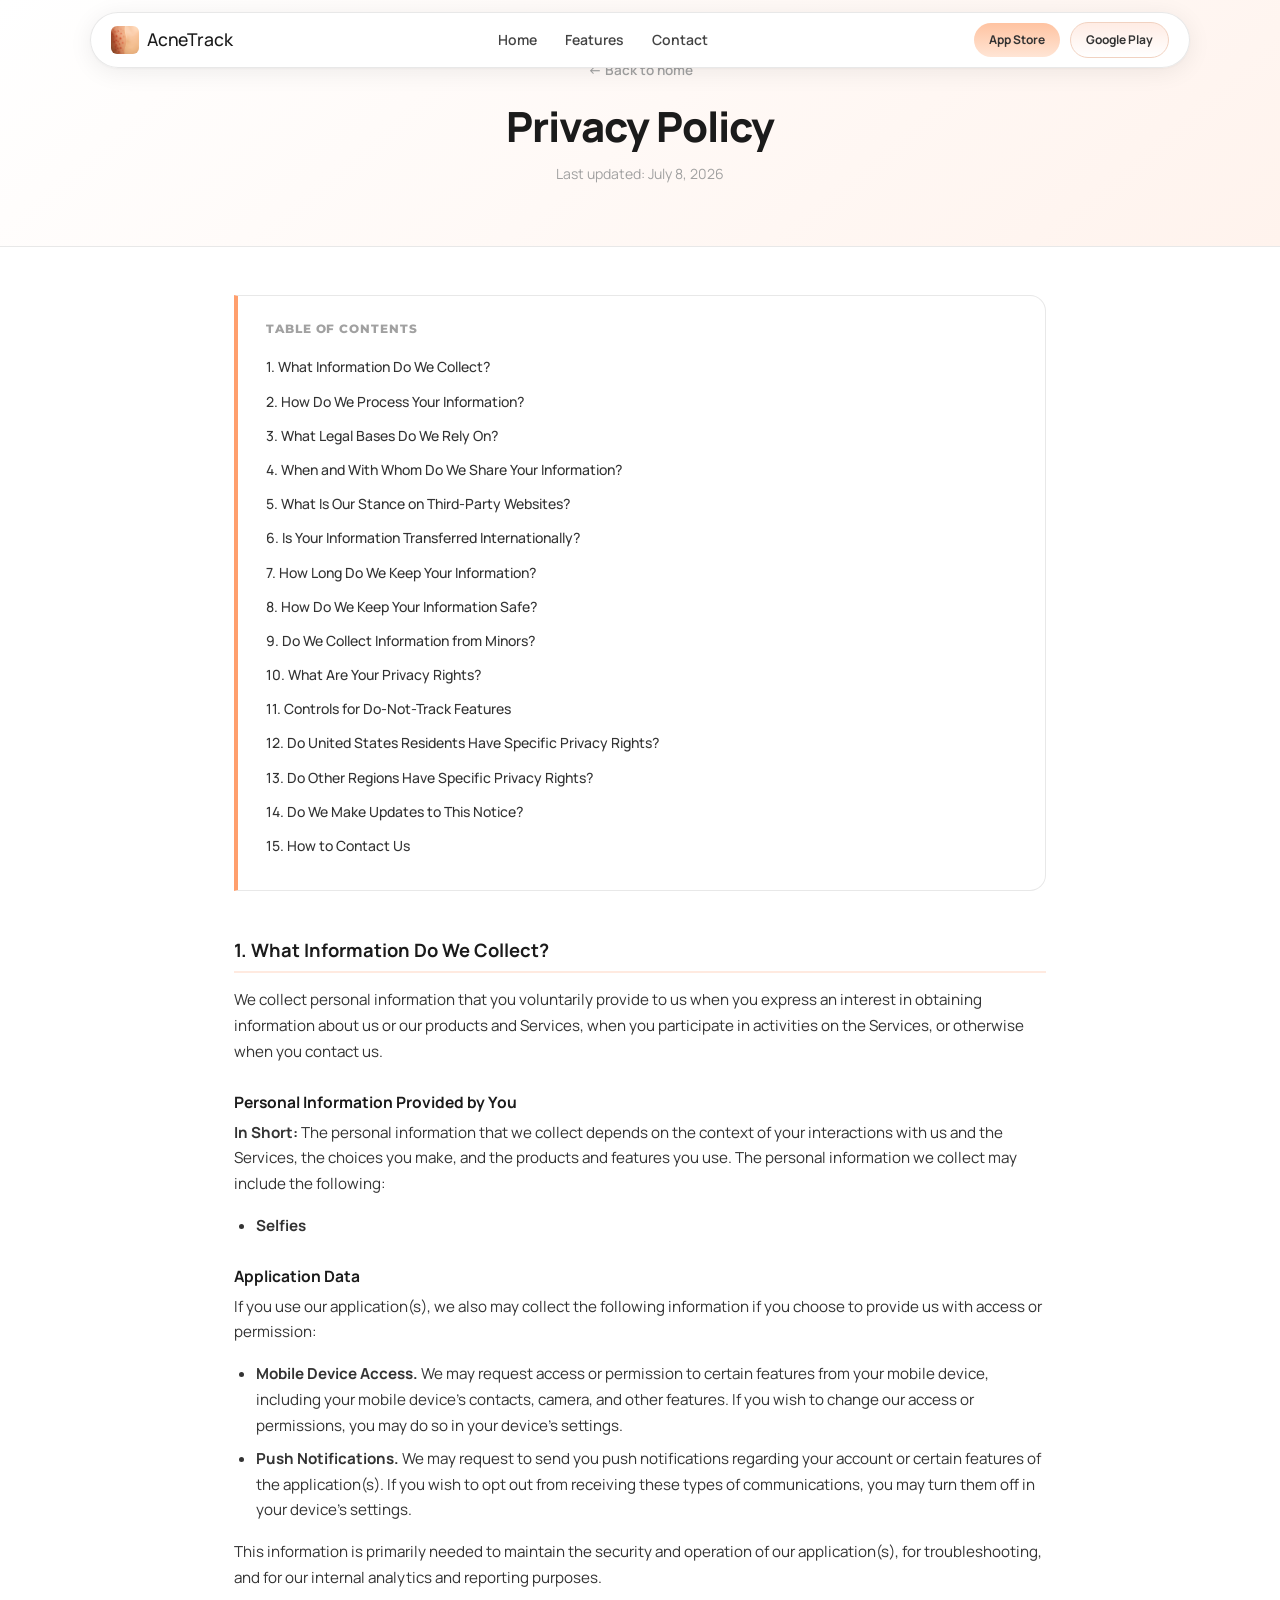
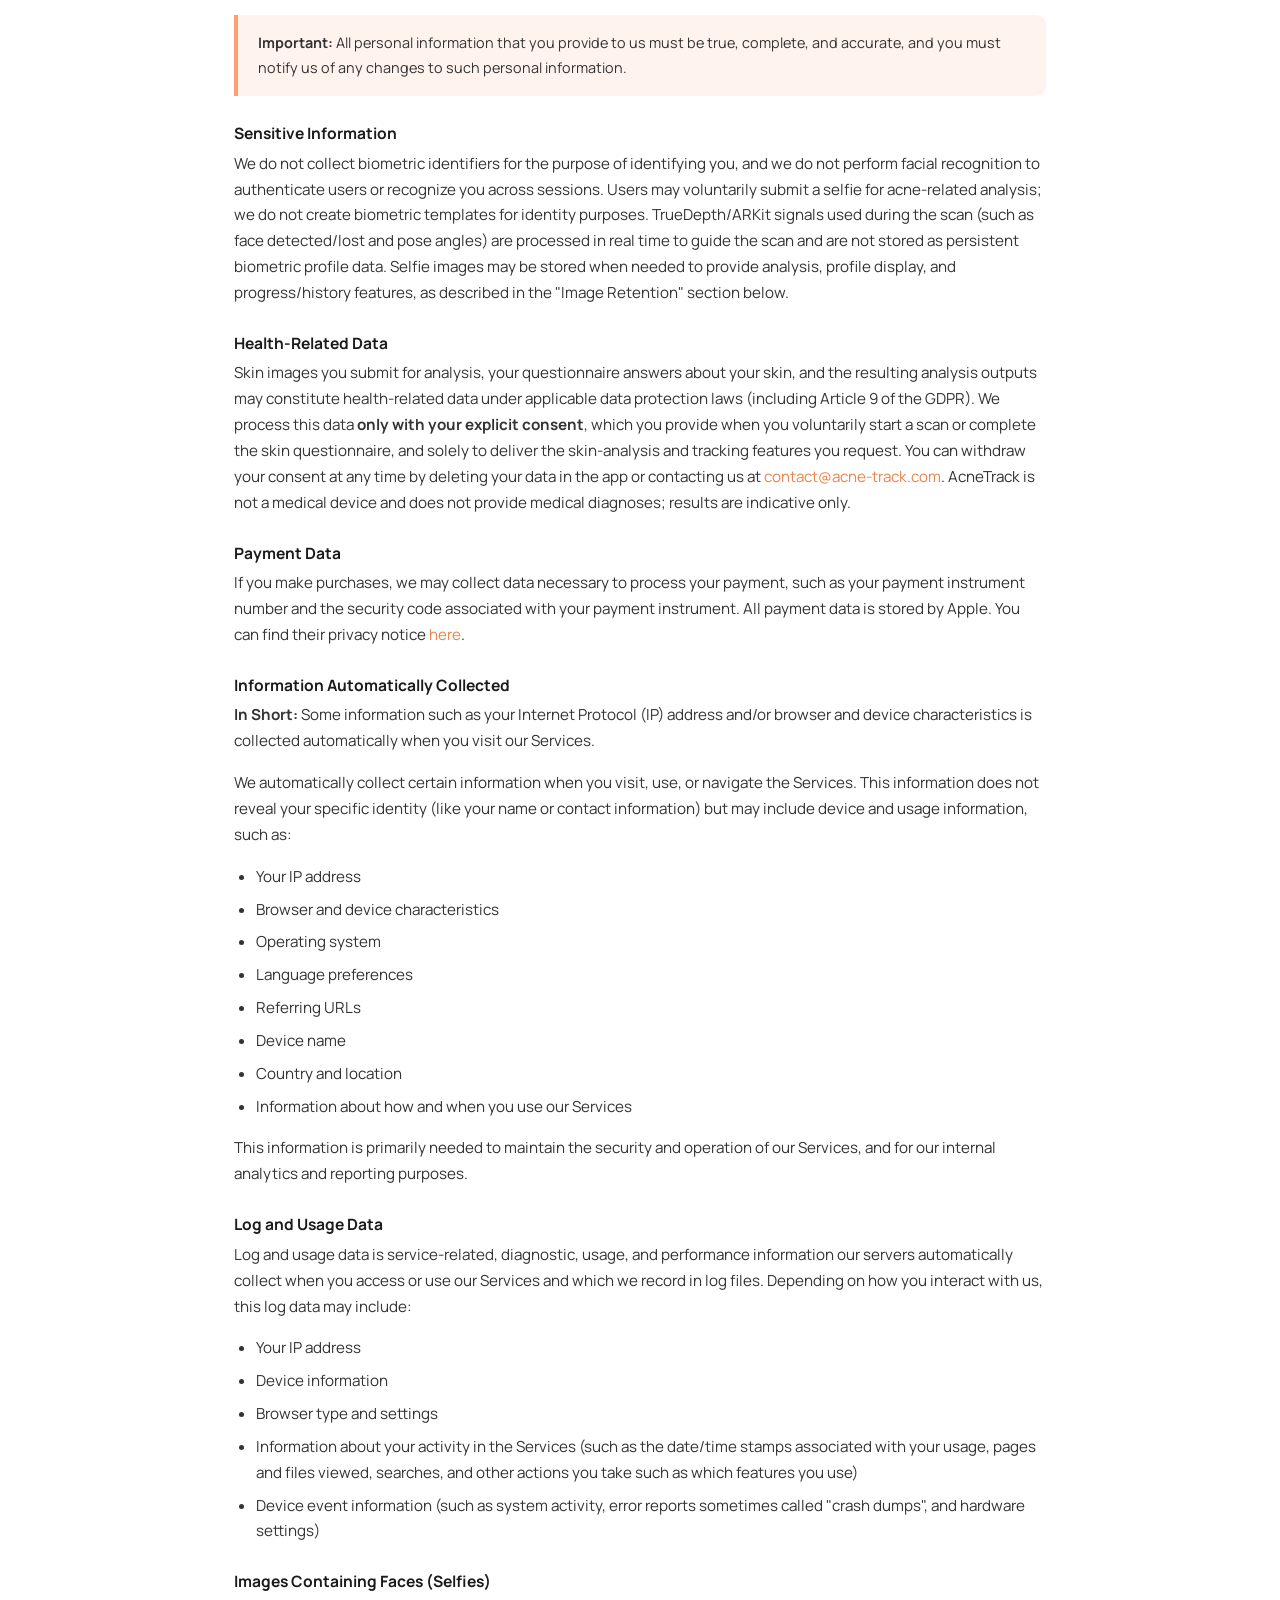
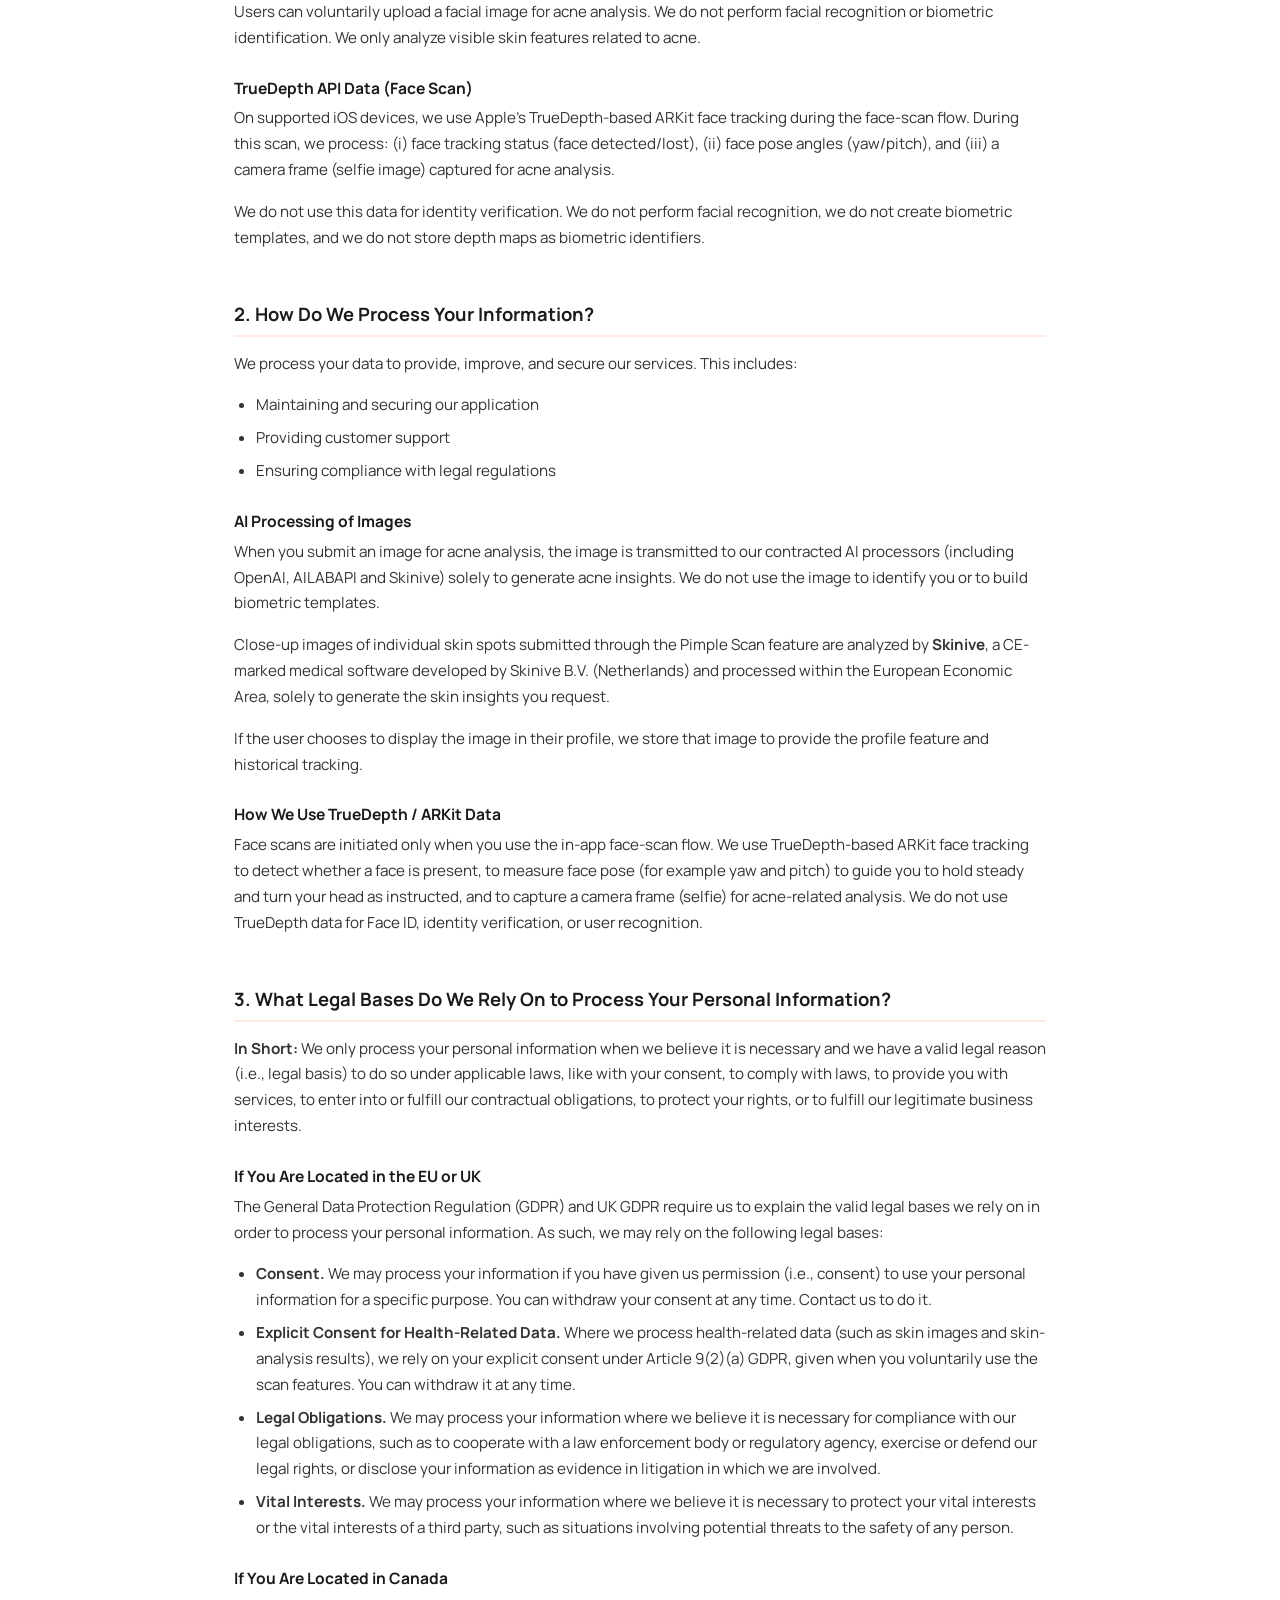
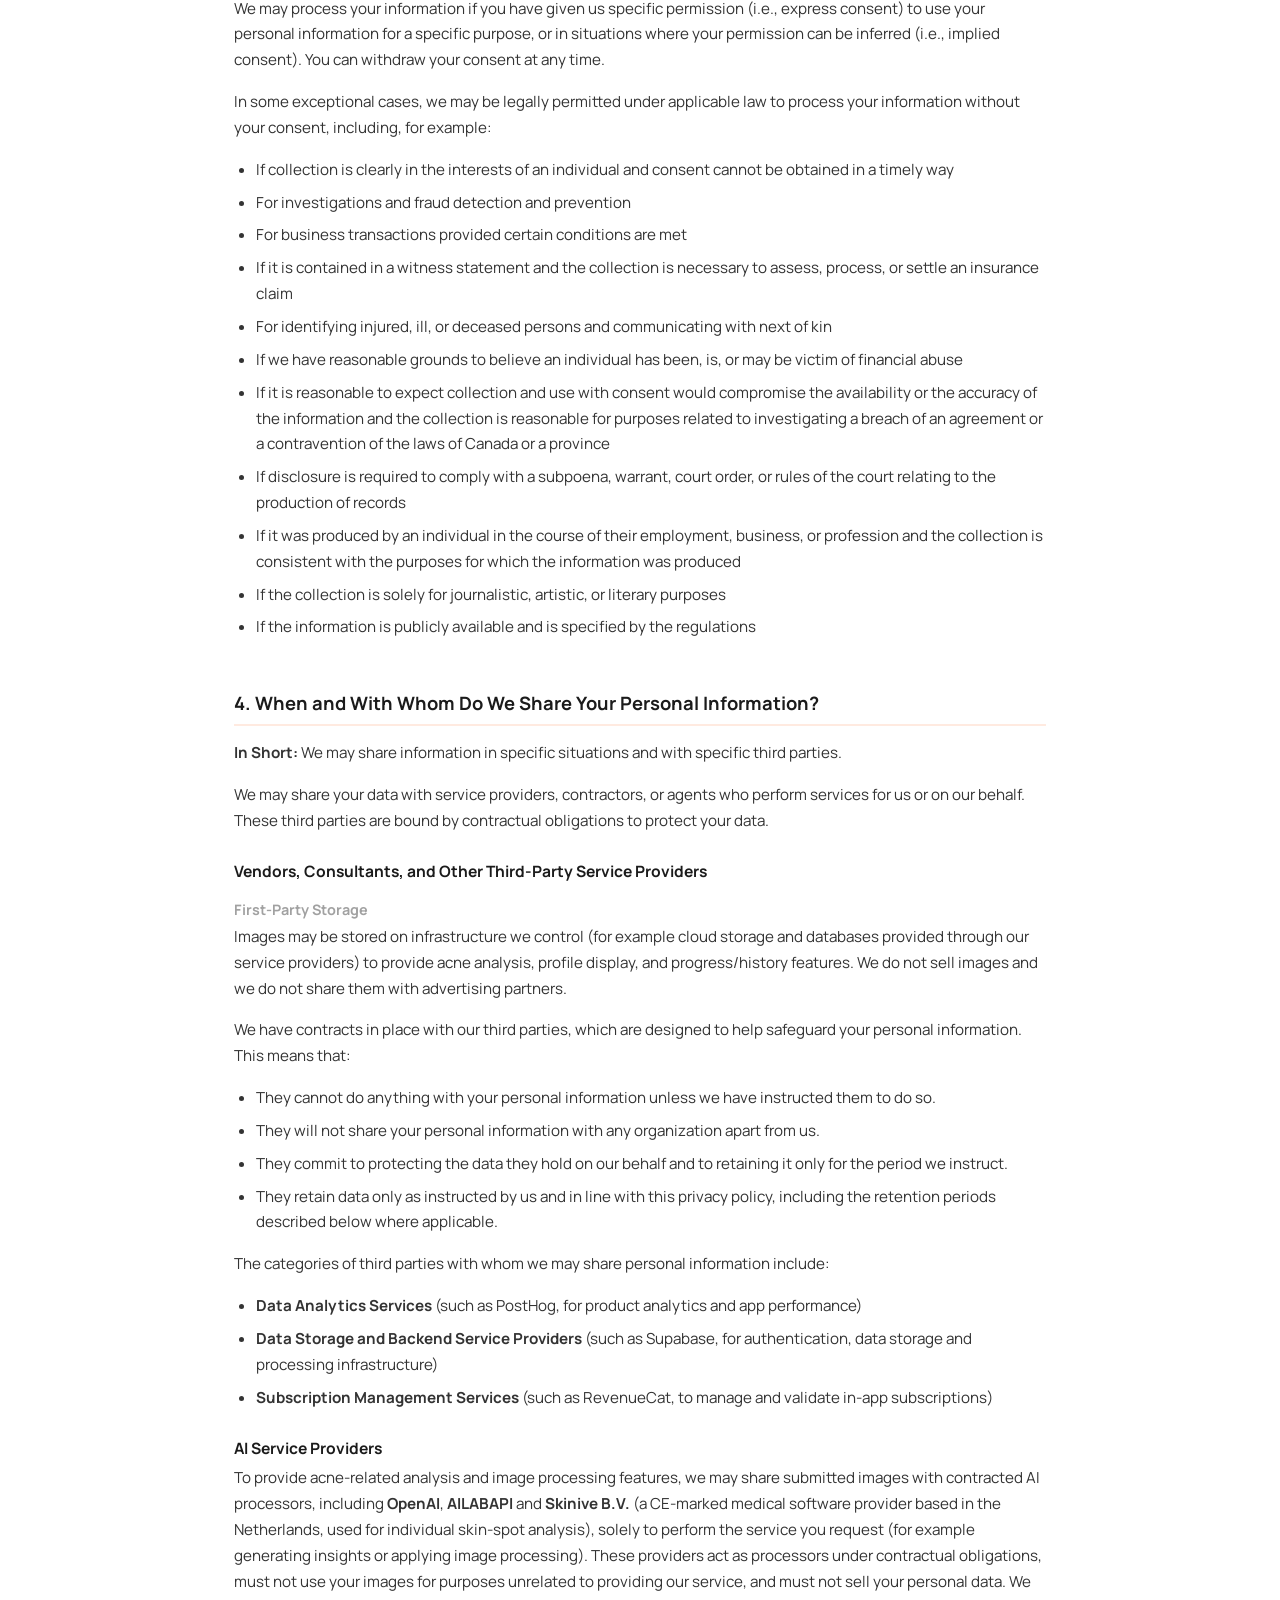
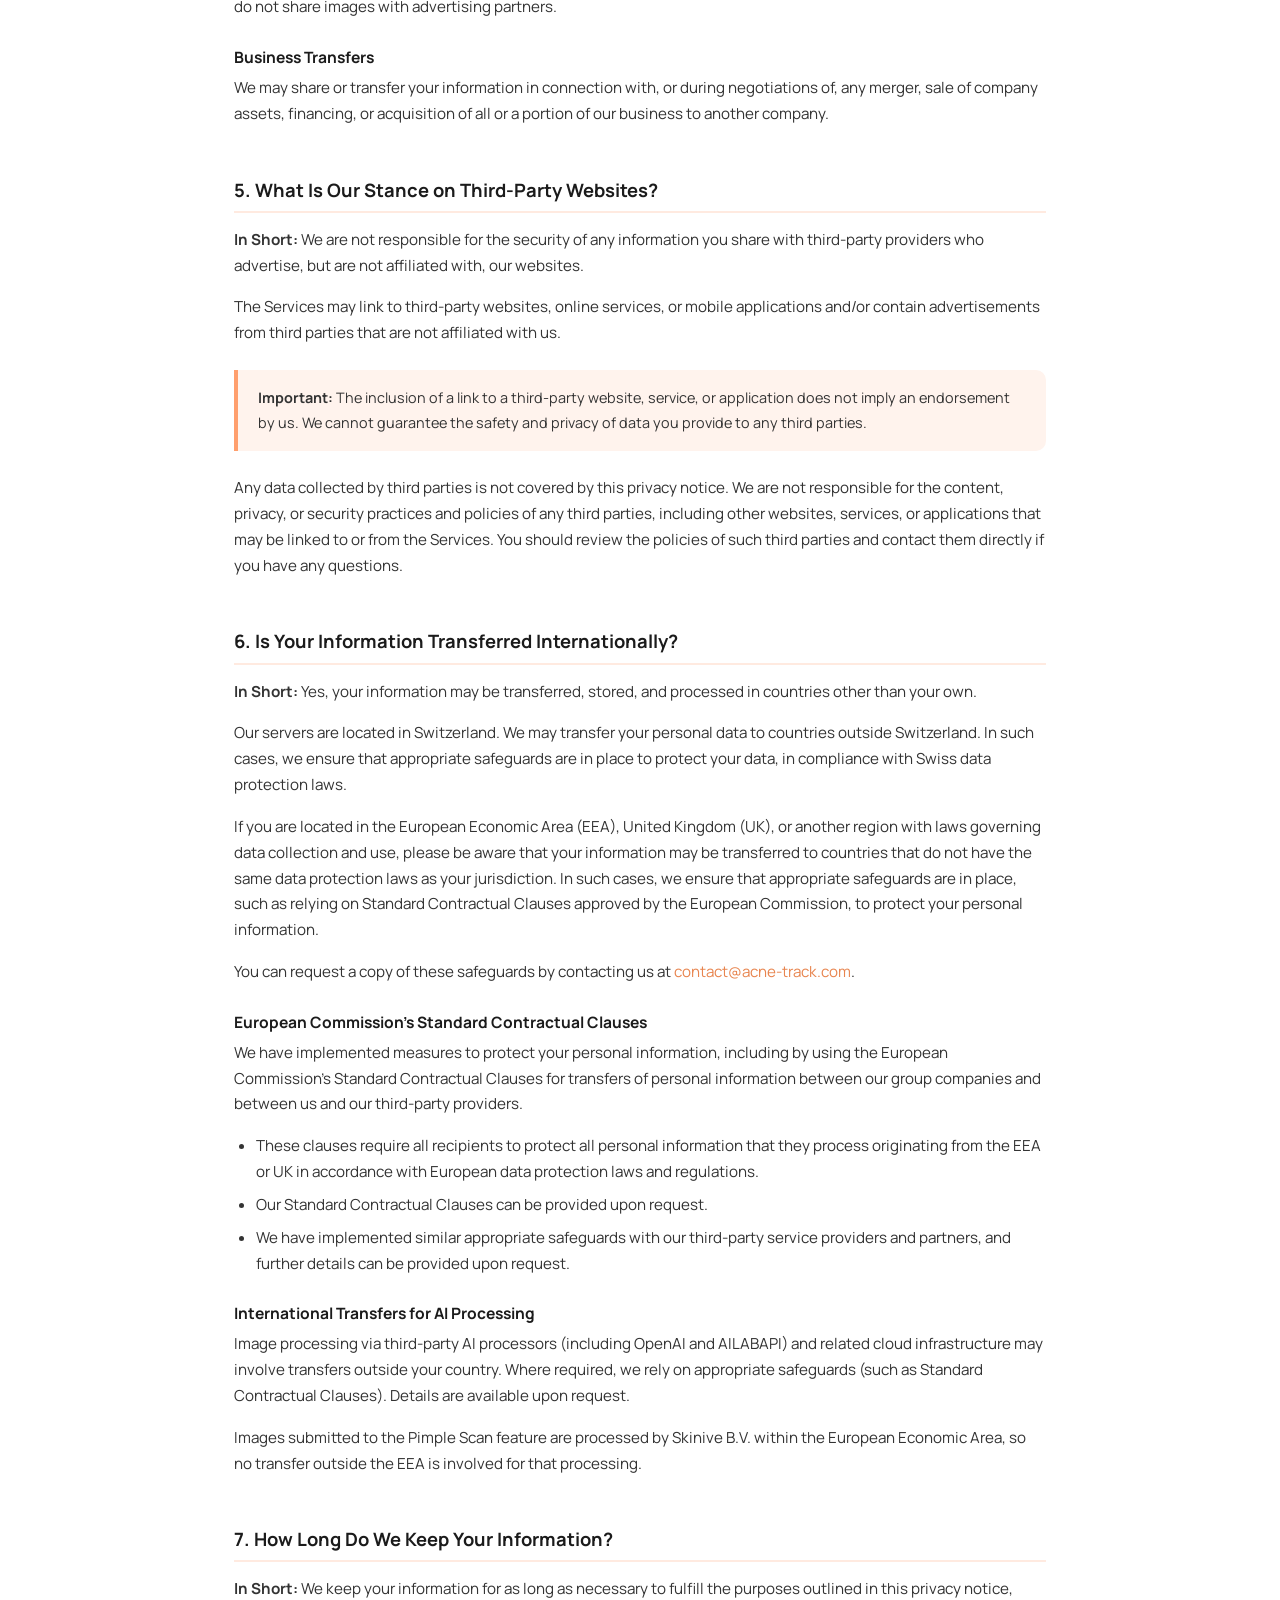
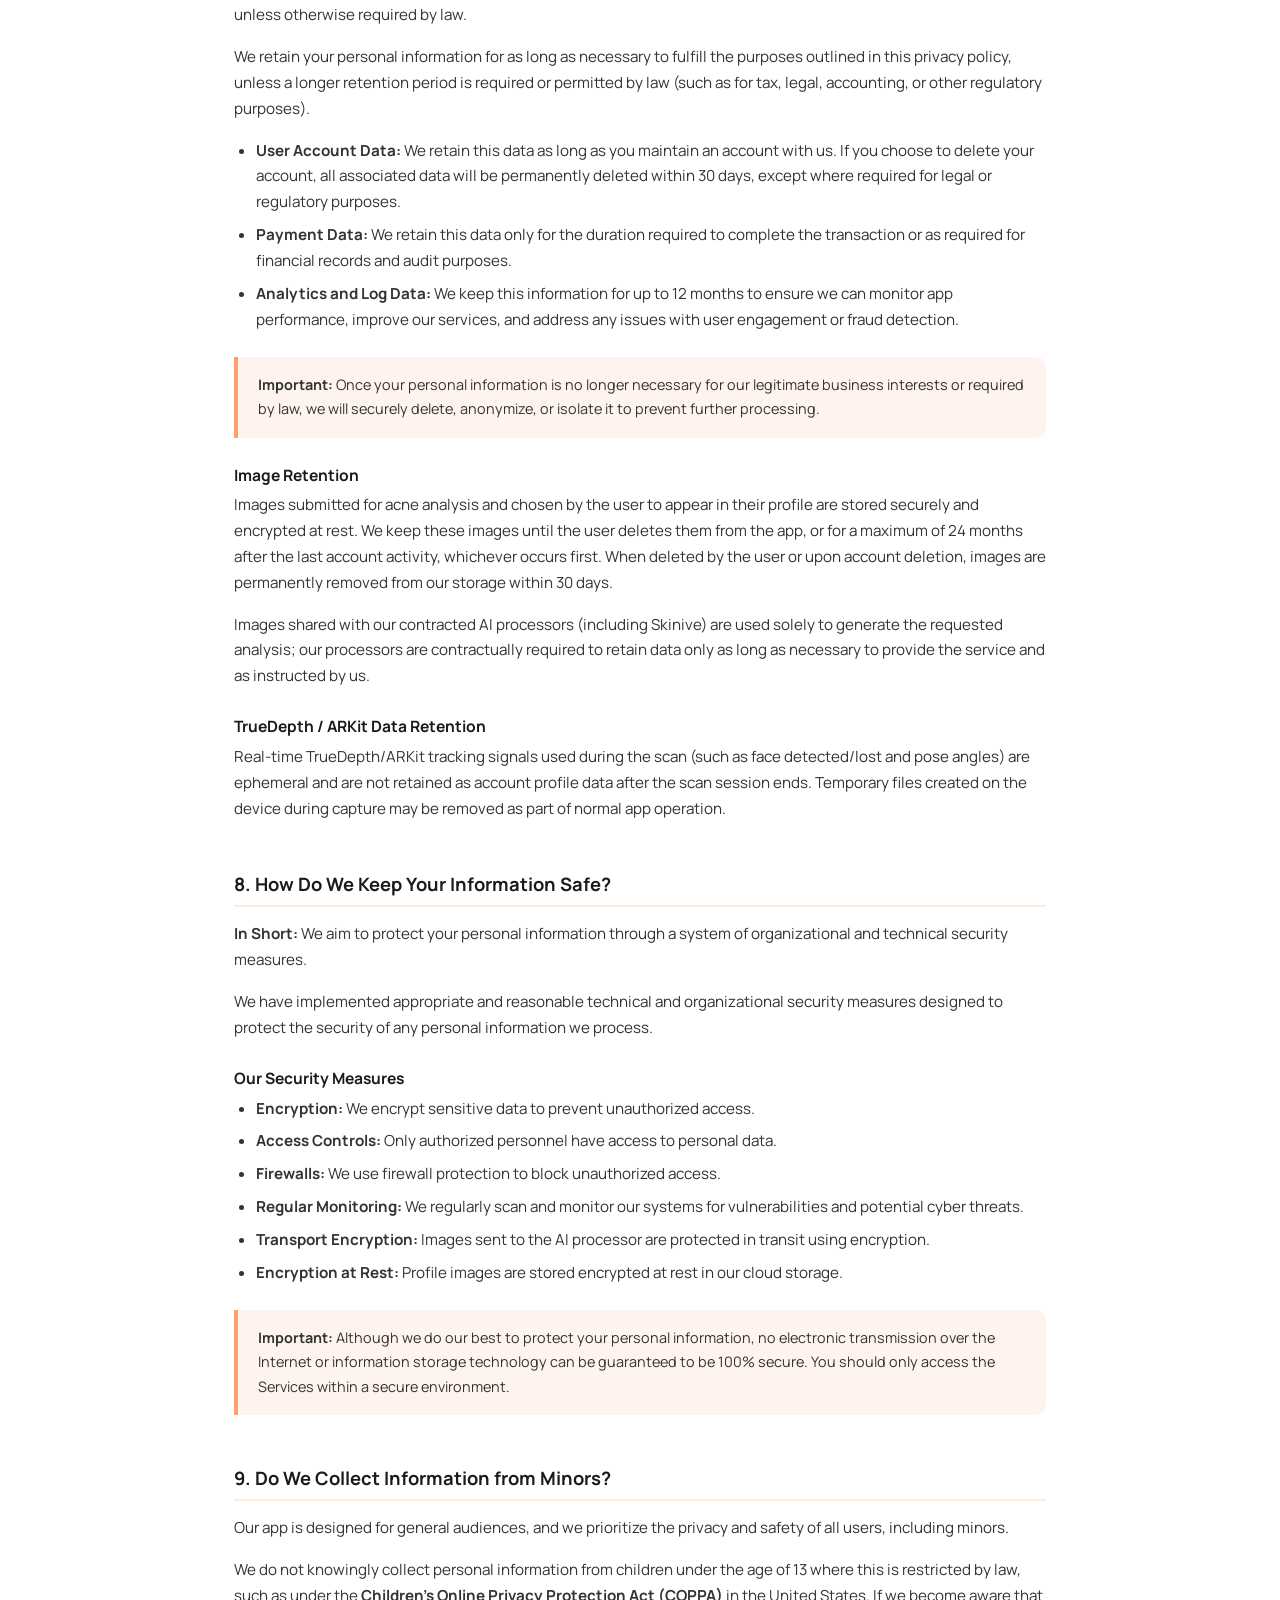
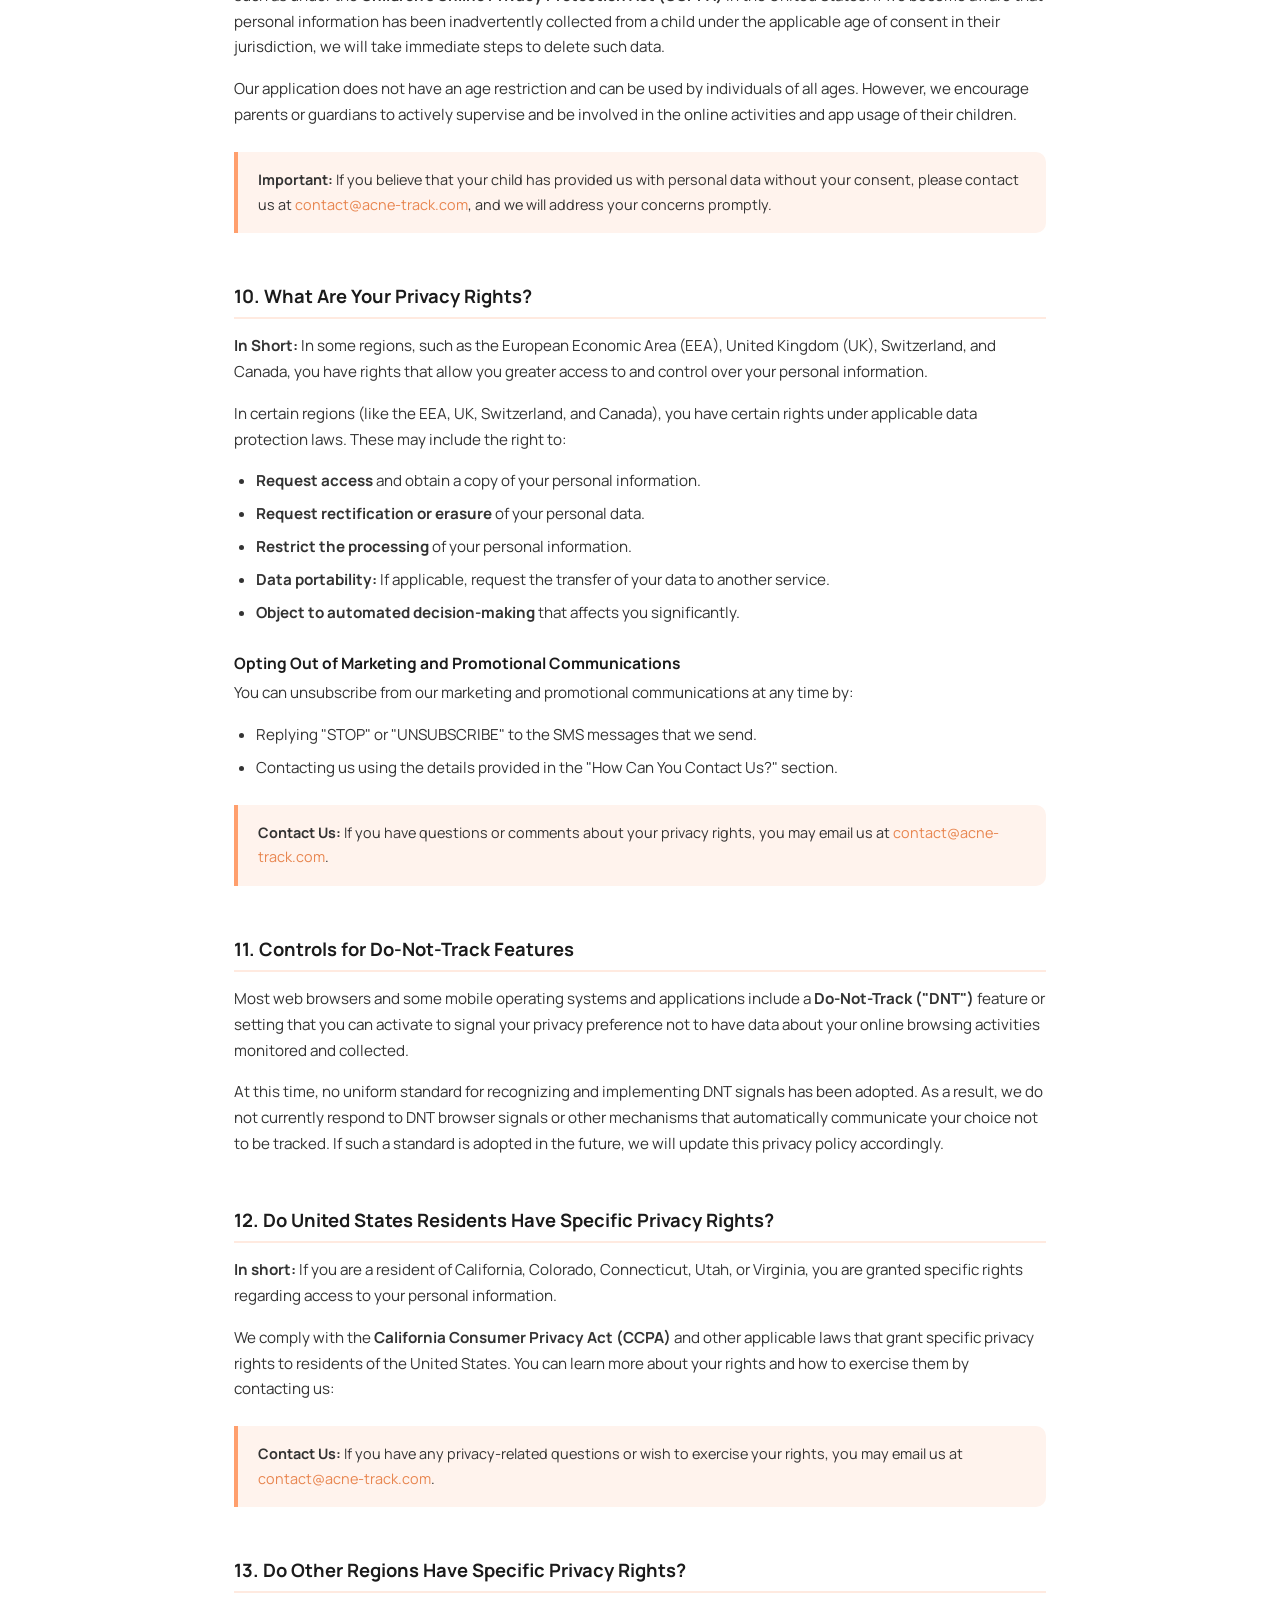
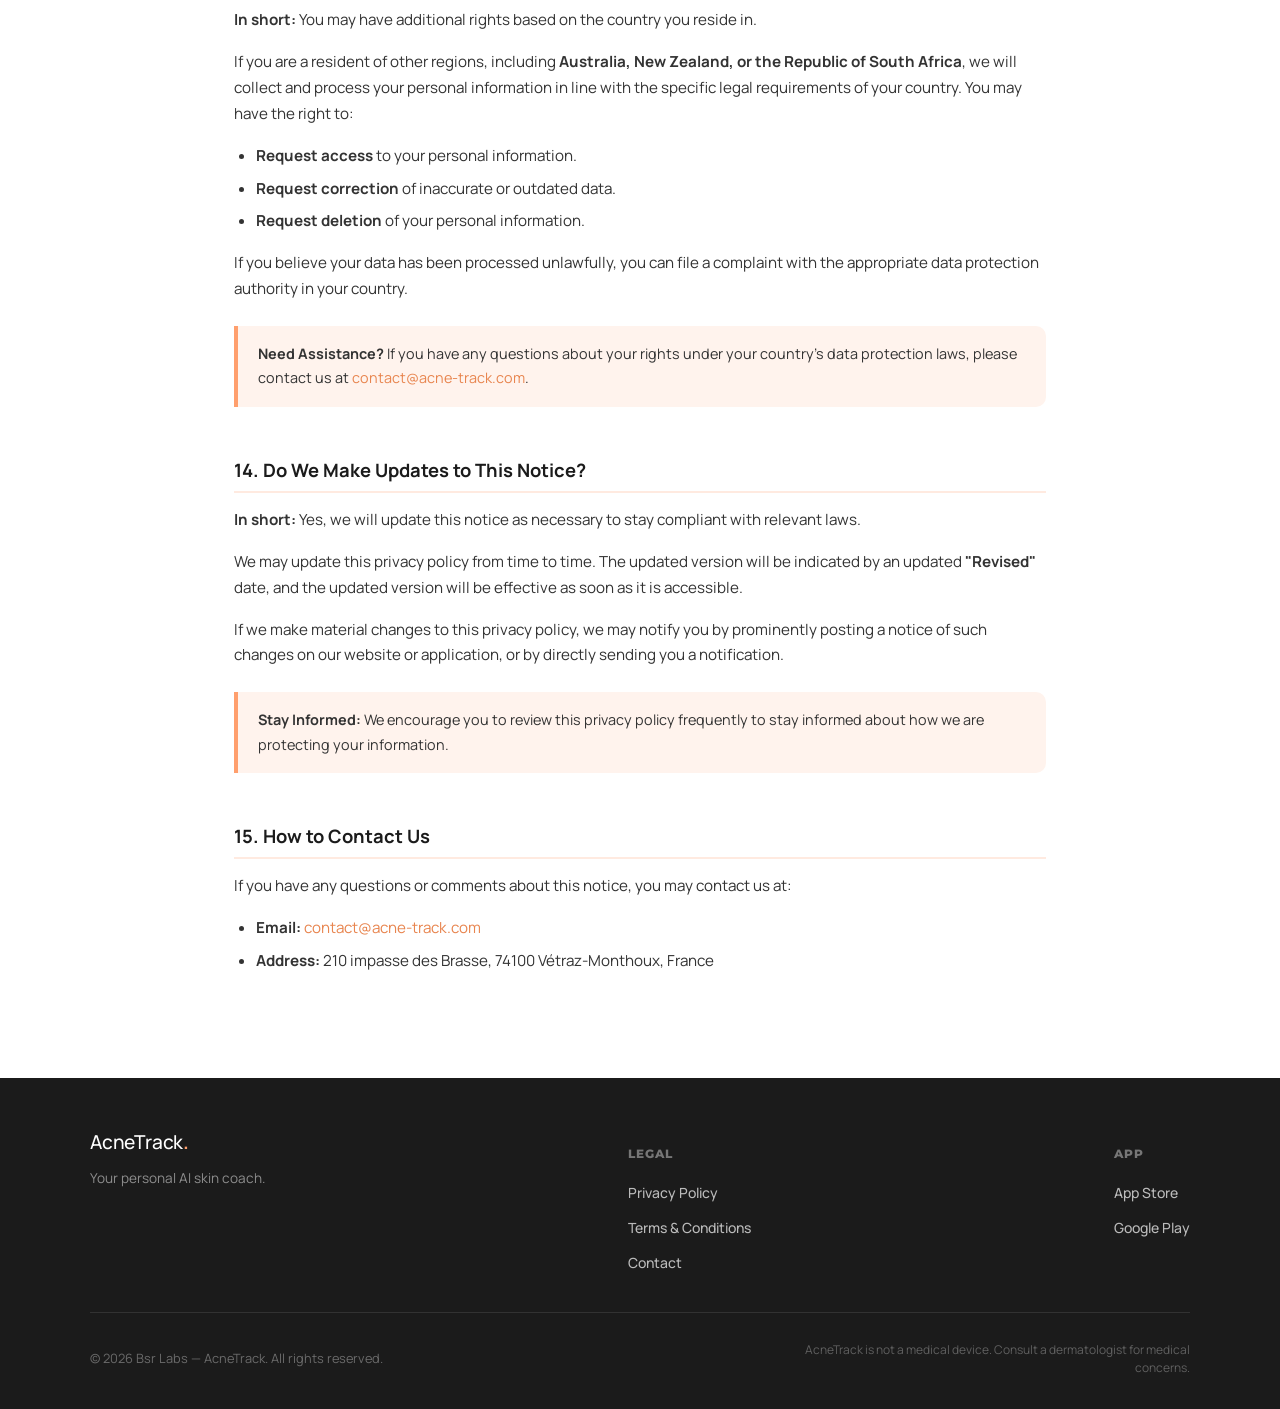
==== commit 5c0f6c2a: "privacy: add Skinive as AI processor, health-data explicit consent (GDPR Art. 9), name PostHog/Reven" ====
--- a/privacy.html
+++ b/privacy.html
@@ -44,7 +44,7 @@
     ← Back to home
   </a>
   <h1>Privacy Policy</h1>
-  <p class="meta">Last updated: March 13, 2026</p>
+  <p class="meta">Last updated: July 8, 2026</p>
 </header>
 
 <!-- ─── Content ─── -->
@@ -101,6 +101,9 @@
     <h3>Sensitive Information</h3>
     <p>We do not collect biometric identifiers for the purpose of identifying you, and we do not perform facial recognition to authenticate users or recognize you across sessions. Users may voluntarily submit a selfie for acne-related analysis; we do not create biometric templates for identity purposes. TrueDepth/ARKit signals used during the scan (such as face detected/lost and pose angles) are processed in real time to guide the scan and are not stored as persistent biometric profile data. Selfie images may be stored when needed to provide analysis, profile display, and progress/history features, as described in the "Image Retention" section below.</p>
 
+    <h3>Health-Related Data</h3>
+    <p>Skin images you submit for analysis, your questionnaire answers about your skin, and the resulting analysis outputs may constitute health-related data under applicable data protection laws (including Article 9 of the GDPR). We process this data <strong>only with your explicit consent</strong>, which you provide when you voluntarily start a scan or complete the skin questionnaire, and solely to deliver the skin-analysis and tracking features you request. You can withdraw your consent at any time by deleting your data in the app or contacting us at <a href="mailto:contact@acne-track.com">contact@acne-track.com</a>. AcneTrack is not a medical device and does not provide medical diagnoses; results are indicative only.</p>
+
     <h3>Payment Data</h3>
     <p>If you make purchases, we may collect data necessary to process your payment, such as your payment instrument number and the security code associated with your payment instrument. All payment data is stored by Apple. You can find their privacy notice <a href="https://www.apple.com/legal/privacy/en-ww/">here</a>.</p>
 
@@ -146,7 +149,8 @@
     </ul>
 
     <h3>AI Processing of Images</h3>
-    <p>When you submit an image for acne analysis, the image is transmitted to our contracted AI processors (including OpenAI and AILABAPI) solely to generate acne insights. We do not use the image to identify you or to build biometric templates.</p>
+    <p>When you submit an image for acne analysis, the image is transmitted to our contracted AI processors (including OpenAI, AILABAPI and Skinive) solely to generate acne insights. We do not use the image to identify you or to build biometric templates.</p>
+    <p>Close-up images of individual skin spots submitted through the Pimple Scan feature are analyzed by <strong>Skinive</strong>, a CE-marked medical software developed by Skinive B.V. (Netherlands) and processed within the European Economic Area, solely to generate the skin insights you request.</p>
     <p>If the user chooses to display the image in their profile, we store that image to provide the profile feature and historical tracking.</p>
 
     <h3>How We Use TrueDepth / ARKit Data</h3>
@@ -160,6 +164,7 @@
     <p>The General Data Protection Regulation (GDPR) and UK GDPR require us to explain the valid legal bases we rely on in order to process your personal information. As such, we may rely on the following legal bases:</p>
     <ul>
       <li><strong>Consent.</strong> We may process your information if you have given us permission (i.e., consent) to use your personal information for a specific purpose. You can withdraw your consent at any time. Contact us to do it.</li>
+      <li><strong>Explicit Consent for Health-Related Data.</strong> Where we process health-related data (such as skin images and skin-analysis results), we rely on your explicit consent under Article 9(2)(a) GDPR, given when you voluntarily use the scan features. You can withdraw it at any time.</li>
       <li><strong>Legal Obligations.</strong> We may process your information where we believe it is necessary for compliance with our legal obligations, such as to cooperate with a law enforcement body or regulatory agency, exercise or defend our legal rights, or disclose your information as evidence in litigation in which we are involved.</li>
       <li><strong>Vital Interests.</strong> We may process your information where we believe it is necessary to protect your vital interests or the vital interests of a third party, such as situations involving potential threats to the safety of any person.</li>
     </ul>
@@ -201,12 +206,13 @@
 
     <p>The categories of third parties with whom we may share personal information include:</p>
     <ul>
-      <li><strong>Data Analytics Services</strong></li>
-      <li><strong>Data Storage Service Providers</strong></li>
+      <li><strong>Data Analytics Services</strong> (such as PostHog, for product analytics and app performance)</li>
+      <li><strong>Data Storage and Backend Service Providers</strong> (such as Supabase, for authentication, data storage and processing infrastructure)</li>
+      <li><strong>Subscription Management Services</strong> (such as RevenueCat, to manage and validate in-app subscriptions)</li>
     </ul>
 
     <h3>AI Service Providers</h3>
-    <p>To provide acne-related analysis and image processing features, we may share submitted images with contracted AI processors, including <strong>OpenAI</strong> and <strong>AILABAPI</strong>, solely to perform the service you request (for example generating insights or applying image processing). These providers act as processors under contractual obligations, must not use your images for purposes unrelated to providing our service, and must not sell your personal data. We do not share images with advertising partners.</p>
+    <p>To provide acne-related analysis and image processing features, we may share submitted images with contracted AI processors, including <strong>OpenAI</strong>, <strong>AILABAPI</strong> and <strong>Skinive B.V.</strong> (a CE-marked medical software provider based in the Netherlands, used for individual skin-spot analysis), solely to perform the service you request (for example generating insights or applying image processing). These providers act as processors under contractual obligations, must not use your images for purposes unrelated to providing our service, and must not sell your personal data. We do not share images with advertising partners.</p>
 
     <h3>Business Transfers</h3>
     <p>We may share or transfer your information in connection with, or during negotiations of, any merger, sale of company assets, financing, or acquisition of all or a portion of our business to another company.</p>
@@ -239,6 +245,7 @@
 
     <h3>International Transfers for AI Processing</h3>
     <p>Image processing via third-party AI processors (including OpenAI and AILABAPI) and related cloud infrastructure may involve transfers outside your country. Where required, we rely on appropriate safeguards (such as Standard Contractual Clauses). Details are available upon request.</p>
+    <p>Images submitted to the Pimple Scan feature are processed by Skinive B.V. within the European Economic Area, so no transfer outside the EEA is involved for that processing.</p>
 
 
     <h2 id="data-retention">7. How Long Do We Keep Your Information?</h2>
@@ -256,6 +263,7 @@
 
     <h3>Image Retention</h3>
     <p>Images submitted for acne analysis and chosen by the user to appear in their profile are stored securely and encrypted at rest. We keep these images until the user deletes them from the app, or for a maximum of 24 months after the last account activity, whichever occurs first. When deleted by the user or upon account deletion, images are permanently removed from our storage within 30 days.</p>
+    <p>Images shared with our contracted AI processors (including Skinive) are used solely to generate the requested analysis; our processors are contractually required to retain data only as long as necessary to provide the service and as instructed by us.</p>
 
     <h3>TrueDepth / ARKit Data Retention</h3>
     <p>Real-time TrueDepth/ARKit tracking signals used during the scan (such as face detected/lost and pose angles) are ephemeral and are not retained as account profile data after the scan session ends. Temporary files created on the device during capture may be removed as part of normal app operation.</p>
--- a/style.css
+++ b/style.css
@@ -226,22 +226,23 @@
 }
 .nav-store-btn:hover { transform: translateY(-2px); }
 .nav-store-apple {
-  background: linear-gradient(180deg, #FFC3A1 0%, #FFE5D5 100%);
-  color: #333333;
+  background: #fff;
+  border: 1px solid rgba(0,0,0,.08);
+  color: #1B1B1B;
 }
 .nav-store-apple:hover {
-  background: linear-gradient(180deg, #FFC3A1 0%, #FFE5D5 100%);
-  box-shadow: 0 4px 16px rgba(255, 159, 109, 0.25);
+  background: #fff;
+  box-shadow: 0 6px 18px rgba(0,0,0,.10);
 }
 .nav-store-google {
-  background: linear-gradient(180deg, #FFECE4 0%, #FFFFFF 100%);
-  border: 1.5px solid #F1D2C1;
-  color: #333333;
+  background: #fff;
+  border: 1px solid rgba(0,0,0,.08);
+  color: #1B1B1B;
 }
 .nav-store-google:hover {
-  background: linear-gradient(180deg, #FFECE4 0%, #FFFFFF 100%);
-  border-color: #F1D2C1;
-  box-shadow: 0 4px 16px rgba(255, 159, 109, 0.15);
+  background: #fff;
+  border-color: rgba(0,0,0,.12);
+  box-shadow: 0 6px 18px rgba(0,0,0,.10);
 }
 .nav-store-btn svg { flex-shrink: 0; }
 
@@ -583,6 +584,32 @@
 .cause-pill-grid {
   display: flex; flex-wrap: wrap; gap: 8px; margin-bottom: 20px;
 }
+.cause-more-btn {
+  display: none;
+  align-items: center;
+  justify-content: center;
+  gap: 8px;
+  width: 100%;
+  margin: -2px 0 14px;
+  padding: 10px 12px;
+  border-radius: 14px;
+  border: 1px solid rgba(0,0,0,.08);
+  background: rgba(255,255,255,.65);
+  backdrop-filter: blur(10px);
+  -webkit-backdrop-filter: blur(10px);
+  color: var(--text-mid);
+  font-family: 'Manrope', sans-serif;
+  font-size: .85rem;
+  font-weight: 700;
+  cursor: pointer;
+  transition: transform .15s, background .15s, border-color .15s;
+}
+.cause-more-btn:hover {
+  transform: translateY(-1px);
+  background: rgba(255,255,255,.85);
+  border-color: rgba(255,159,109,.25);
+  color: var(--text);
+}
 .cause-pill {
   display: inline-flex; align-items: center; gap: 5px;
   padding: 7px 13px; border-radius: 100px;
@@ -987,6 +1014,21 @@
 }
 .email-pill-minimal:hover {
   color: var(--orange-dark);
+}
+
+/* Footer email */
+.footer-email {
+  display: inline-block;
+  margin-top: 12px;
+  color: rgba(255,255,255,.72);
+  font-size: .9rem;
+  font-weight: 600;
+  text-decoration: none;
+  transition: color .15s, opacity .15s;
+}
+.footer-email:hover {
+  color: #fff;
+  opacity: .95;
 }
 
 /* ─── Legal pages ─── */
@@ -1585,6 +1627,38 @@
 .result-name { font-weight: 700; font-size: .85rem; color: var(--text); display: block; }
 .result-dur { font-size: .72rem; color: var(--text-muted); }
 
+/* ─── Testimonial "identified cause" badge ─── */
+.result-cause {
+  display: flex;
+  align-items: center;
+  justify-content: flex-start;
+  gap: 10px;
+  padding: 12px 16px;
+  border-bottom: 1px solid rgba(0,0,0,.06);
+  background: linear-gradient(180deg, rgba(255,255,255,.9), rgba(255,255,255,.6));
+}
+.result-cause-label {
+  font-size: .72rem;
+  font-weight: 700;
+  color: var(--text-muted);
+  letter-spacing: .02em;
+  text-transform: uppercase;
+  font-family: 'Montserrat', sans-serif;
+}
+.result-cause-pill {
+  display: inline-flex;
+  align-items: center;
+  gap: 6px;
+  padding: 7px 12px;
+  border-radius: 999px;
+  border: 1.5px solid rgba(255,159,109,.22);
+  background: rgba(255,243,237,.75);
+  color: var(--text-body);
+  font-size: .82rem;
+  font-weight: 700;
+  white-space: nowrap;
+}
+
 /* ─── Responsive ─── */
 @media (max-width: 1000px) {
   .phone-cards-left,
@@ -1599,7 +1673,8 @@
     position: relative; top: auto;
     height: auto; overflow: visible;
     display: flex; flex-direction: column; align-items: center;
-    padding: 96px 24px 0; gap: 40px;
+    padding: 96px 24px 0;
+    gap: 40px;
     background: linear-gradient(160deg, #fff 0%, #FFF6F0 40%, #FFEADE 100%);
   }
   .hero-v2-text {
@@ -1620,16 +1695,37 @@
   .footer-top { flex-direction: column; gap: 28px; }
   .footer-disc { text-align: left; }
   .ba-grid { grid-template-columns: 1fr; max-width: 360px; }
-  .results-grid { grid-template-columns: 1fr; max-width: 380px; }
-  .combo-item { flex-direction: column !important; padding: 24px; } .combo-item .section-phone-img { width: 180px; max-width: 180px; }
+  .results-grid { grid-template-columns: 1fr; max-width: 360px; }
+  .combo-item { flex-direction: column !important; padding: 22px; gap: 18px; }
+  .combo-item .section-phone-img { width: 170px; max-width: 170px; }
 }
 @media (max-width: 680px) {
   .nav-links { display: none; }
   .nav-store-pill { display: none; }
-  .nav-store-btn { display: none; }
+  /* Keep tiny store icons visible on mobile */
+  .nav-store-btn {
+    display: inline-flex;
+    padding: 0;
+    width: 38px;
+    height: 38px;
+    align-items: center;
+    justify-content: center;
+    gap: 0;
+    border-radius: 999px;
+    background: #fff;
+    border: 1px solid rgba(0,0,0,.08);
+    box-shadow: 0 10px 24px rgba(0,0,0,.10);
+  }
+  .nav-store-btn span { display: none; }
+  .nav-right { gap: 8px; }
   .nav-hamburger { display: flex; }
   .nav-inner { border-radius: 20px; padding: 0 16px; }
-  .hero.hero-v2 { padding: 56px 16px 0; }
+  /* Remove side gutters (background is on .hero-v2-inner) */
+  .hero.hero-v2 { padding: 56px 0 0; }
+  .hero-v2-inner {
+    padding-left: max(16px, env(safe-area-inset-left));
+    padding-right: max(16px, env(safe-area-inset-right));
+  }
   .hero-big { font-size: 2.8rem; }
   .section { padding: 60px 20px; }
   .phone-scene { grid-template-columns: 80px 220px 80px; gap: 8px; }
@@ -1641,15 +1737,141 @@
   .float-val { font-size: .68rem; }
   .float-label { font-size: .5rem; }
   .ai-tools-grid { grid-template-columns: 1fr; }
+  .ai-tool-card {
+    grid-template-columns: 1fr;
+    gap: 16px;
+    padding: 22px;
+  }
+  .ai-tool-img {
+    width: 100%;
+    max-width: 320px;
+    margin: 0 auto;
+  }
+  .ai-tool-img img { max-height: 220px; }
   .features-grid { grid-template-columns: 1fr; }
   .testimonials-grid { grid-template-columns: 1fr; }
   .legal-layout { padding: 28px 20px 56px; }
   .toc { padding: 18px 20px; }
   .footer-bottom { flex-direction: column; align-items: flex-start; }
 }
+
+@media (max-width: 680px) {
+  /* Hero glow/overlay feels heavy on small screens: make it much more subtle */
+  .hero-v2-inner { background: #FBFAF9; }
+  .hero-v2-inner::before { display: none; }
+  .phone-halo { display: none; }
+  .hero-sub {
+    max-width: none;
+  }
+
+  /* Make store CTA look more "sober" (neutral, translucent) */
+  .phone-cta-row { padding-top: 22px; padding-bottom: 34px; }
+  .phone-cta-btn {
+    background: rgba(20, 20, 20, 0.88);
+    border: 1px solid rgba(255, 255, 255, 0.14);
+    box-shadow: 0 10px 26px rgba(0,0,0,.18);
+    min-width: 0;
+  }
+  .phone-cta-btn:hover { opacity: .95; }
+  .phone-cta-btn span small { opacity: .6; }
+
+  /* Before/after handle is oversized on mobile */
+  .ba-handle { width: 34px; }
+  .ba-btn { width: 30px; height: 30px; }
+  .ba-btn svg { transform: scale(.9); }
+  .ba-tag { font-size: .6rem; padding: 3px 9px; }
+
+  /* Testimonials card: reduce “above the fold” footprint */
+  .results-grid { max-width: 340px; }
+  .result-card { border-radius: 18px; }
+  /* Keep portrait ratio so faces aren't cropped */
+  .result-card .ba-slider { aspect-ratio: 3/4; }
+  .result-card > .ba-score { padding: 9px 14px; font-size: .8rem; }
+  .result-cause { padding: 10px 12px; gap: 8px; }
+  .result-cause-label { font-size: .66rem; }
+  .result-cause-pill { padding: 6px 10px; font-size: .78rem; }
+  .result-review { padding: 16px 14px; gap: 6px; }
+  .result-stars { font-size: .9rem; }
+  .result-quote { font-size: .84rem; }
+  .result-name { font-size: .82rem; }
+  .result-dur { font-size: .7rem; }
+
+  /* Routine/Progress blocks: tighter */
+  .combo-item { padding: 18px; border-radius: 18px; }
+  .combo-item h3 { font-size: 1.15rem; }
+  .combo-item p { font-size: .9rem; }
+
+  /* Causes: collapse + fade so it feels lighter */
+  .cause-board { padding: 18px 16px; }
+  .cause-board-prompt { font-size: .78rem; margin-bottom: 12px; text-align: center; }
+  .cause-pill-grid { gap: 7px; margin-bottom: 12px; justify-content: center; }
+  .cause-pill { padding: 6px 11px; font-size: .74rem; }
+  .cause-pill-grid--collapsed {
+    max-height: 190px;
+    overflow: hidden;
+    position: relative;
+  }
+  .cause-pill-grid--collapsed::after {
+    content: '';
+    position: absolute;
+    left: 0; right: 0; bottom: 0;
+    height: 58px;
+    background: linear-gradient(180deg, rgba(255,255,255,0), rgba(255,255,255,.95));
+    pointer-events: none;
+  }
+  .cause-more-btn { display: inline-flex; }
+
+  /* Compact stats strip under causes */
+  .cause-stats {
+    grid-template-columns: 1fr 1fr;
+    gap: 10px;
+    margin-top: 16px;
+    padding: 14px;
+    border-radius: 16px;
+  }
+  .cause-stat {
+    padding: 10px 6px;
+    border-radius: 12px;
+  }
+  .cause-stat + .cause-stat { border-left: none; }
+  .cause-stat-val { font-size: 1.35rem; margin-bottom: 4px; }
+  .cause-stat-label { font-size: .6rem; }
+}
 @media (max-width: 420px) {
   .phone-scene { grid-template-columns: 0 1fr 0; gap: 0; }
   .phone-cards-left,
   .phone-cards-right { display: none; }
   .phone-frame { width: 240px; }
-}
+  .phone-cta-row {
+    flex-direction: column;
+    align-items: stretch;
+    width: min(340px, 100%);
+    margin: 0 auto;
+    padding-top: 20px;
+    padding-bottom: 36px;
+  }
+  .phone-cta-btn { min-width: 0; justify-content: center; }
+
+  /* Even tighter on very small screens */
+  .results-grid { max-width: 320px; }
+  /* Still portrait on very small screens */
+  .result-card .ba-slider { aspect-ratio: 3/4; }
+  .combo-item { padding: 16px; }
+  .combo-item .section-phone-img { width: 155px; max-width: 155px; }
+  .cause-pill-grid--collapsed { max-height: 170px; }
+}
+
+/* ─── Reveal animations ─── */
+.reveal {
+  opacity: 0;
+  transform: translateY(14px);
+  transition: opacity .55s ease, transform .55s cubic-bezier(.2,.8,.2,1);
+  will-change: opacity, transform;
+}
+.reveal.is-visible {
+  opacity: 1;
+  transform: translateY(0);
+}
+@media (prefers-reduced-motion: reduce) {
+  .reveal { opacity: 1; transform: none; transition: none; }
+}
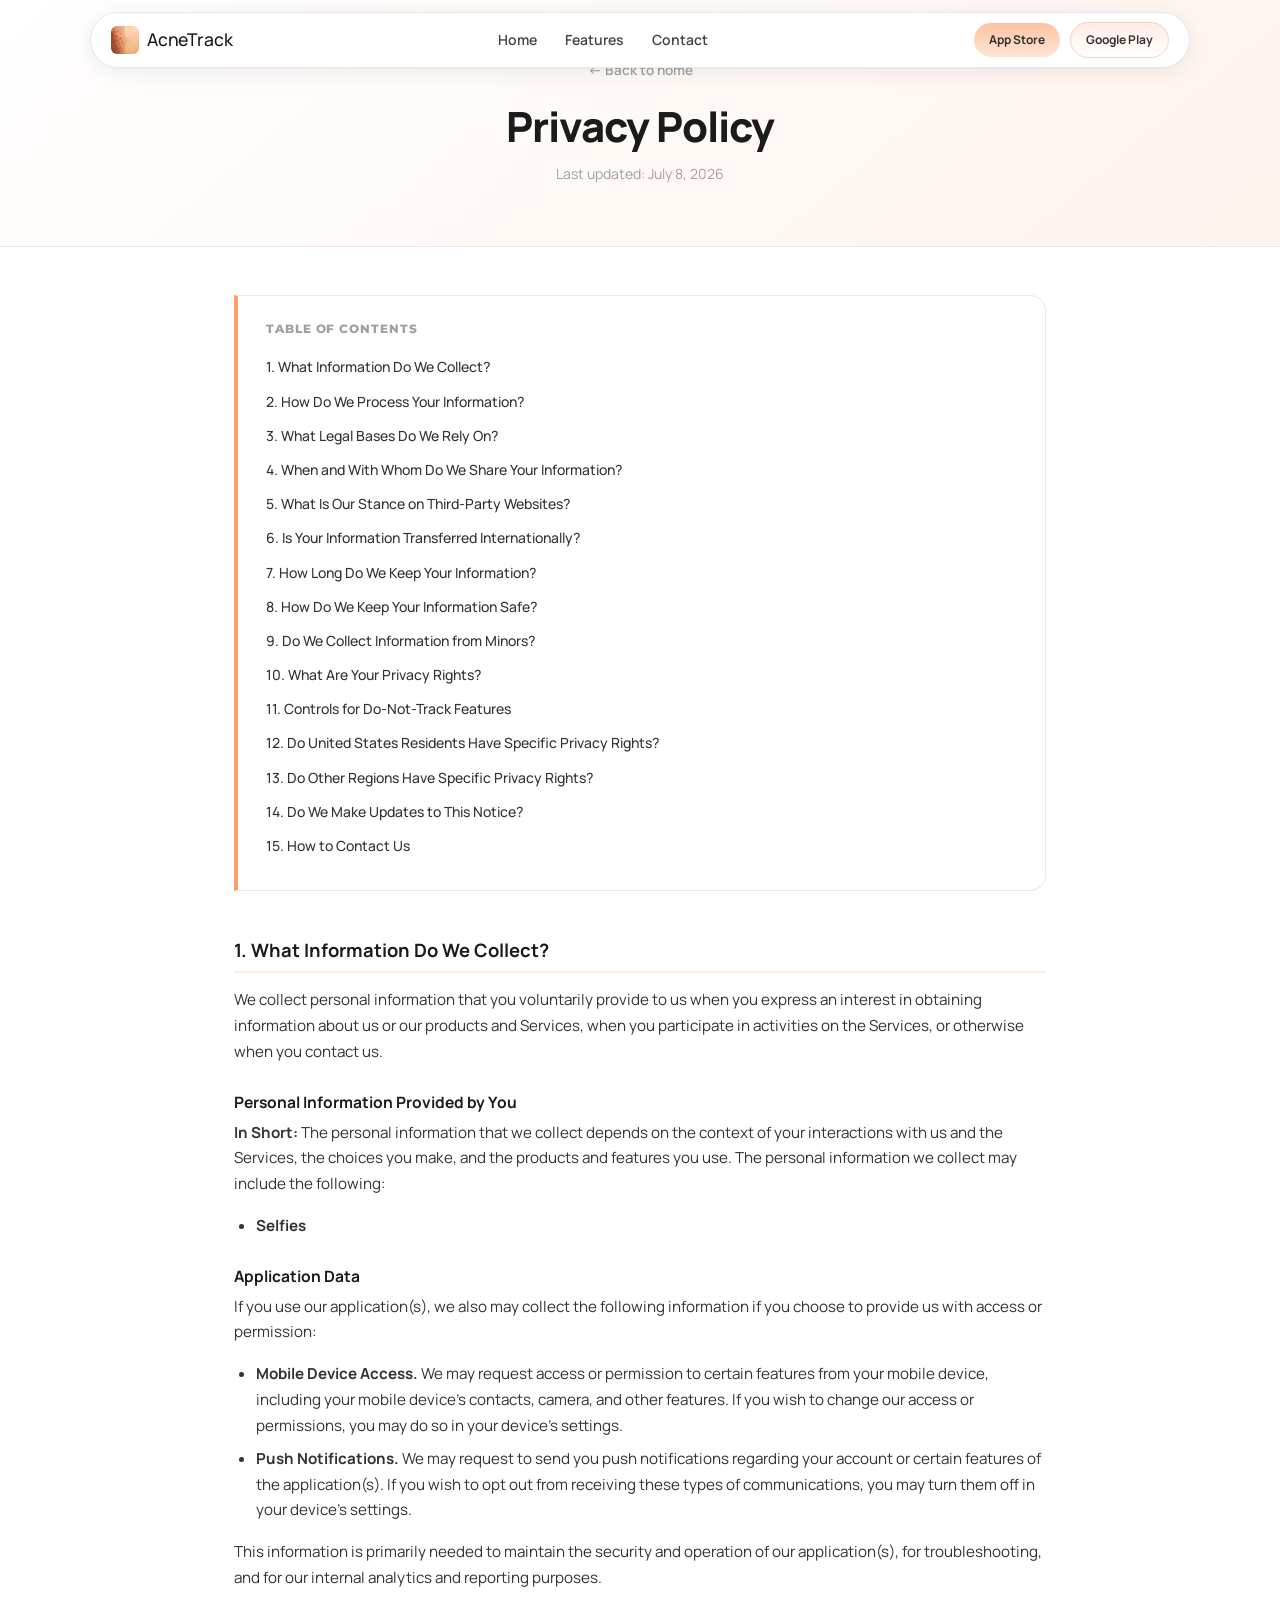
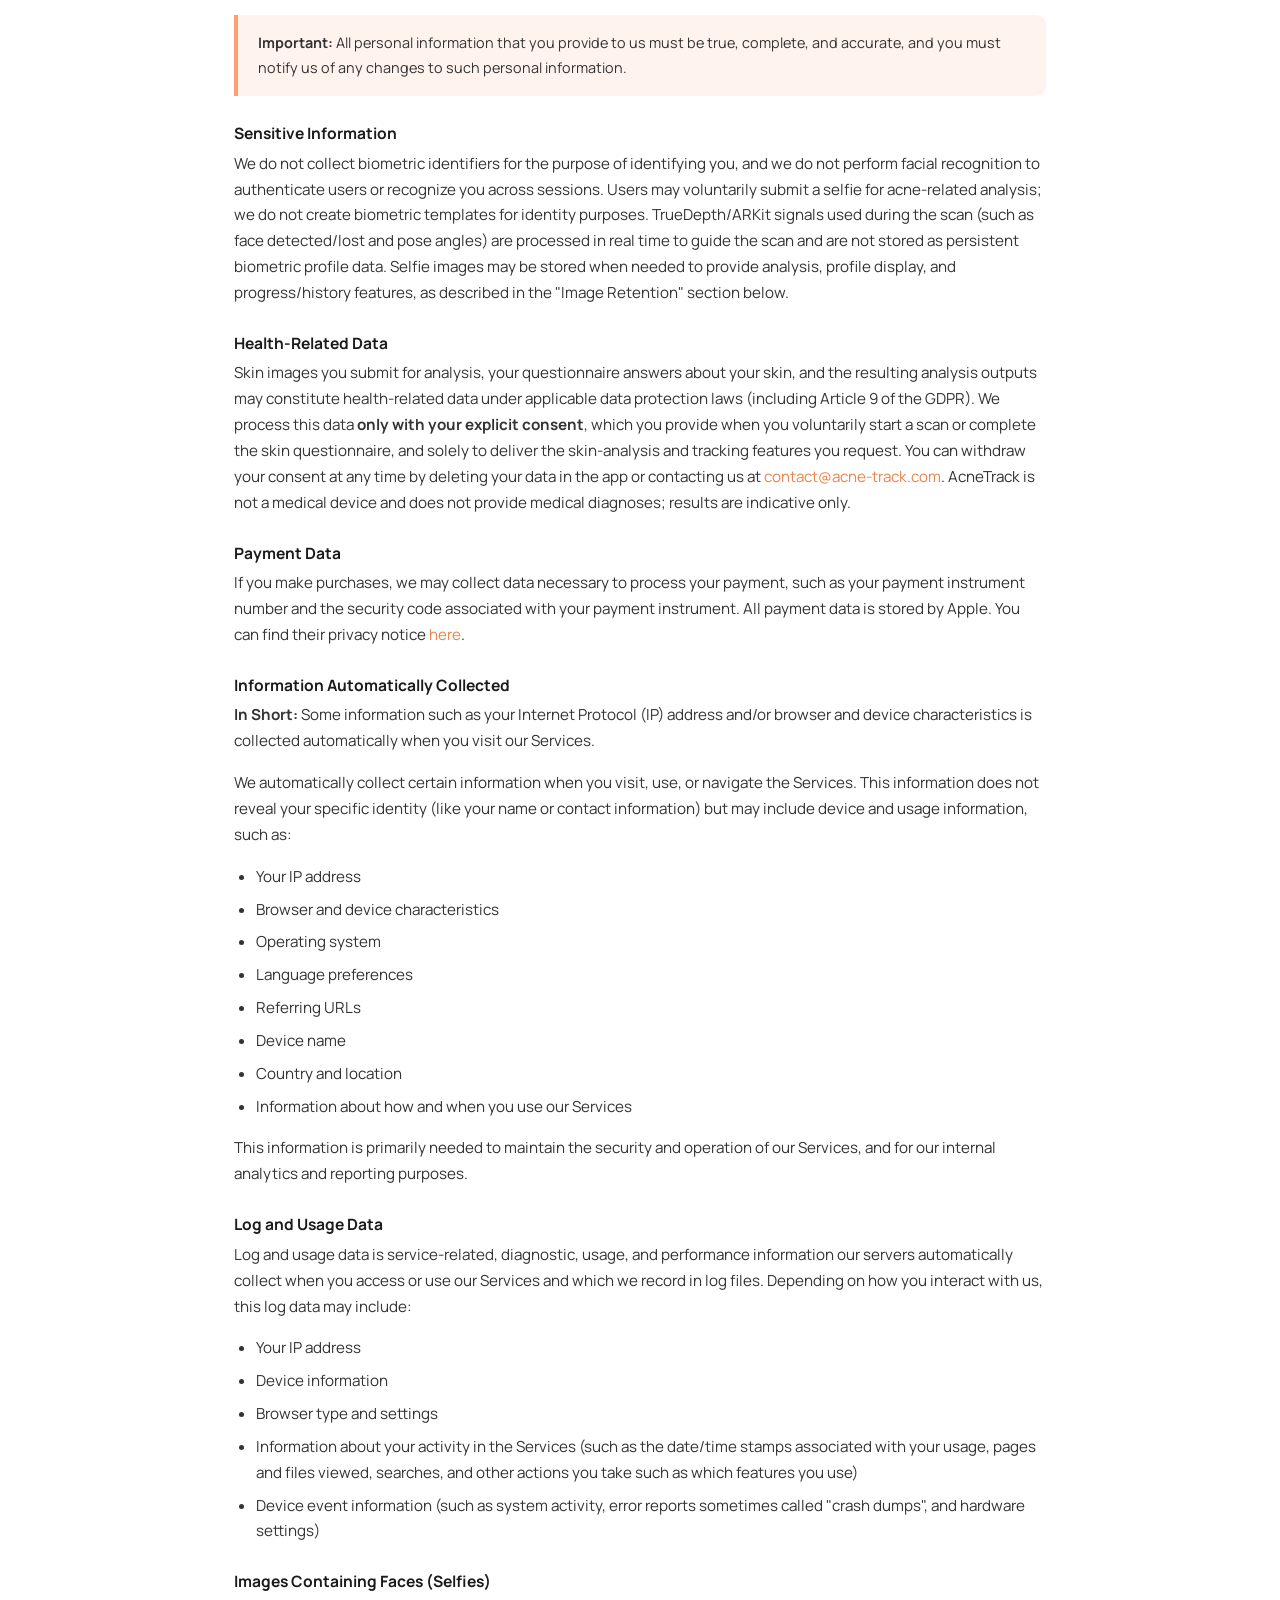
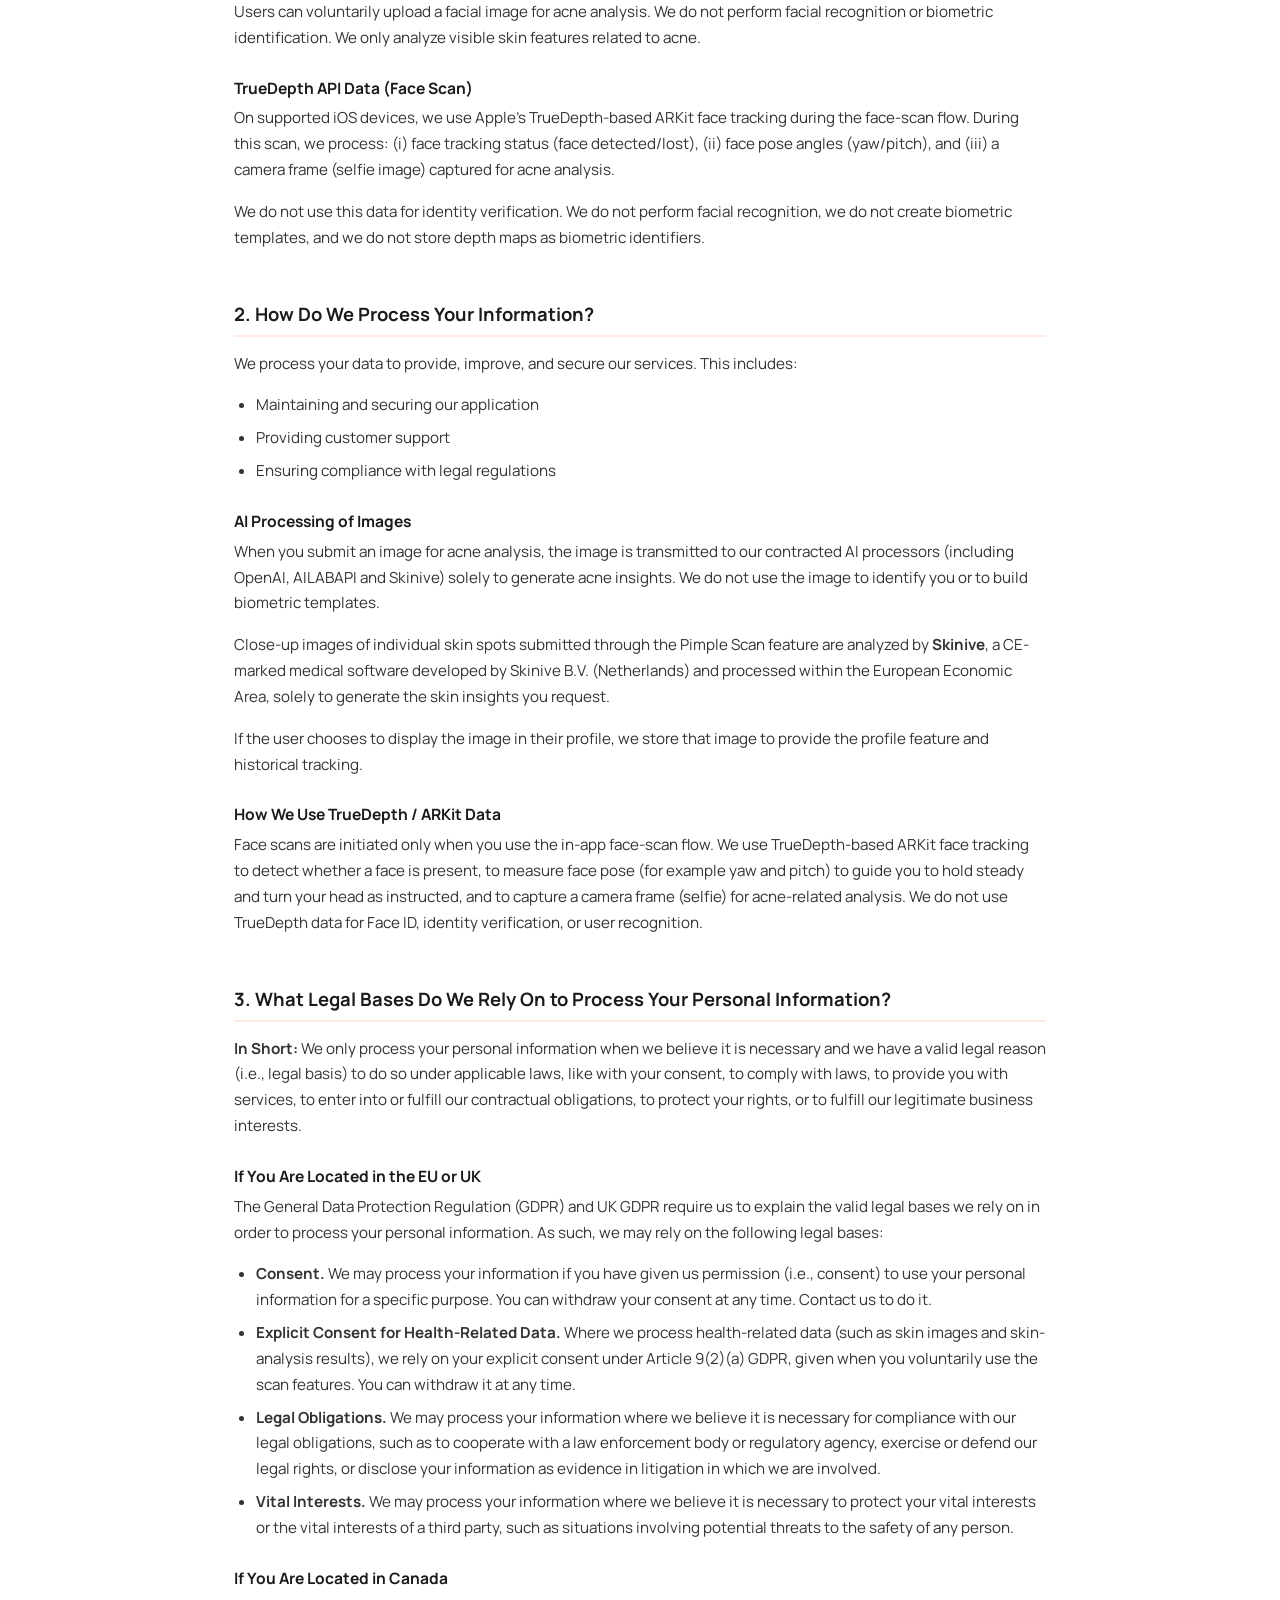
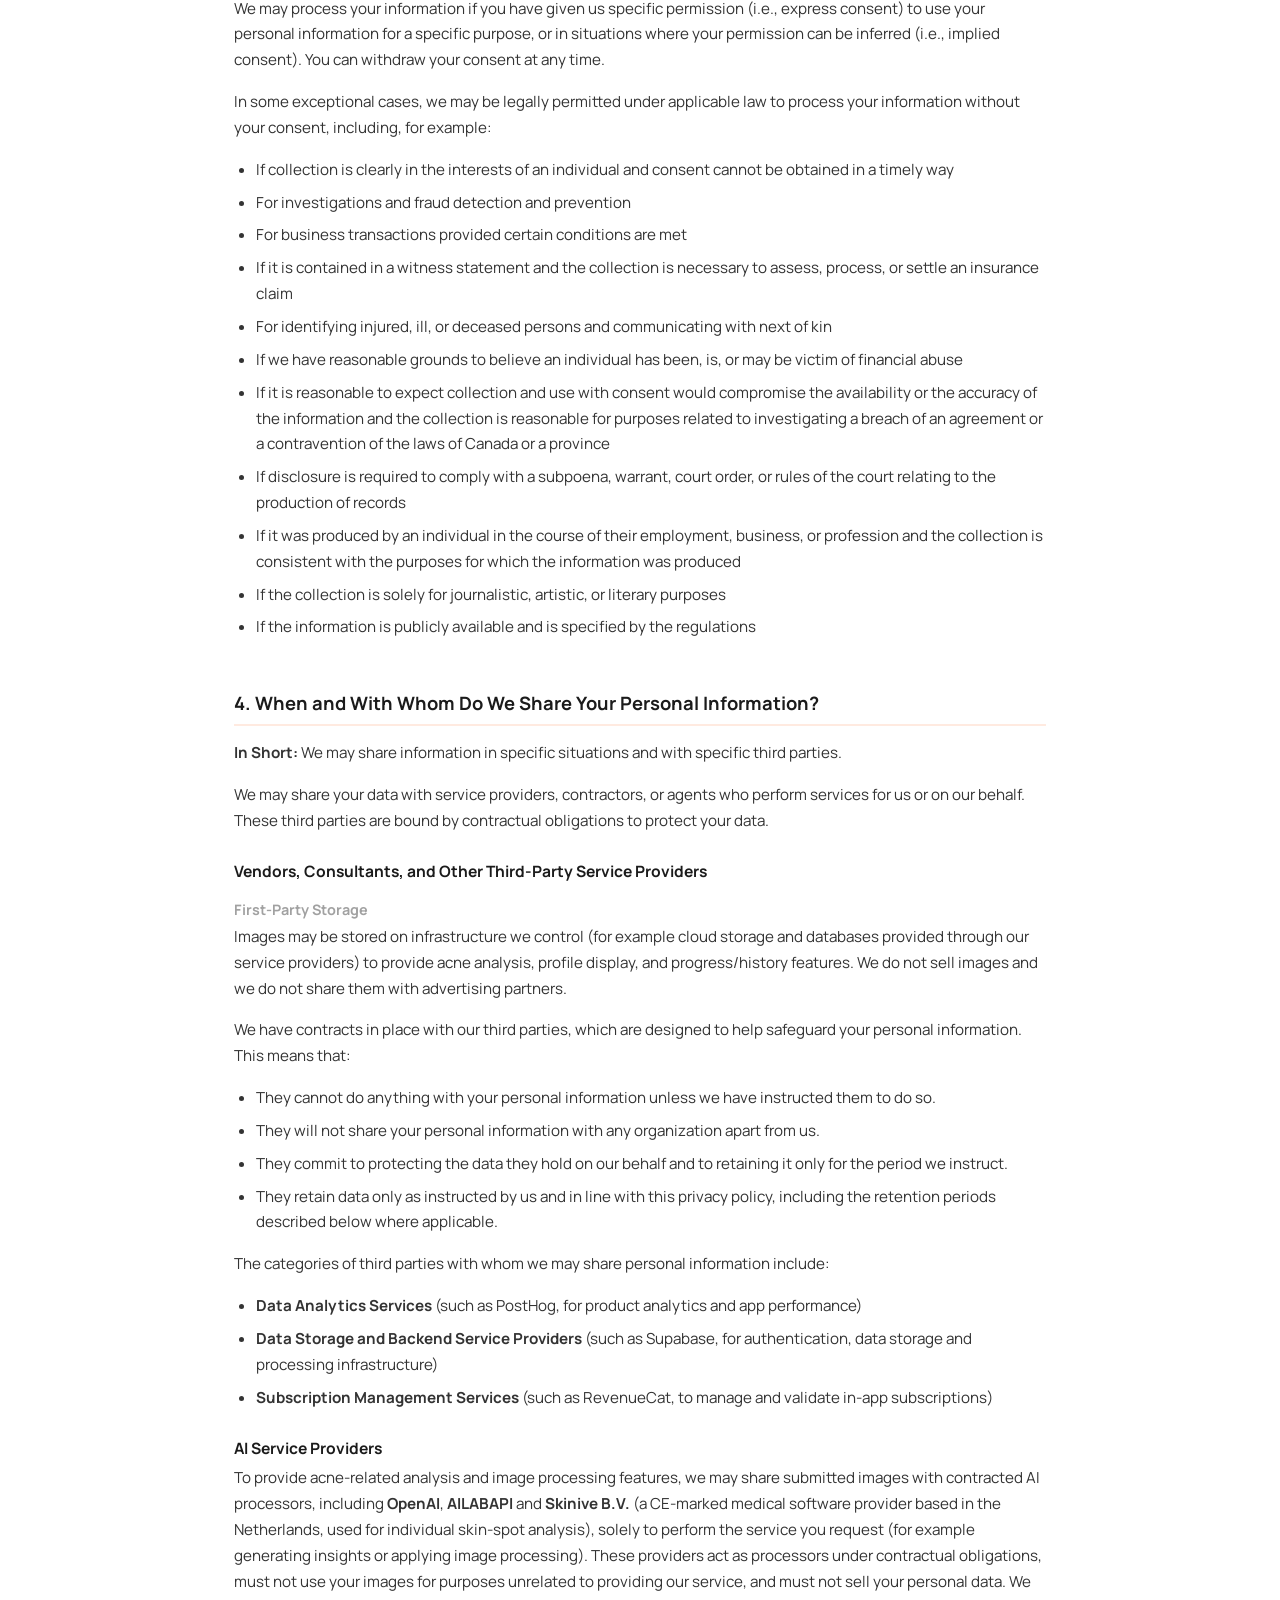
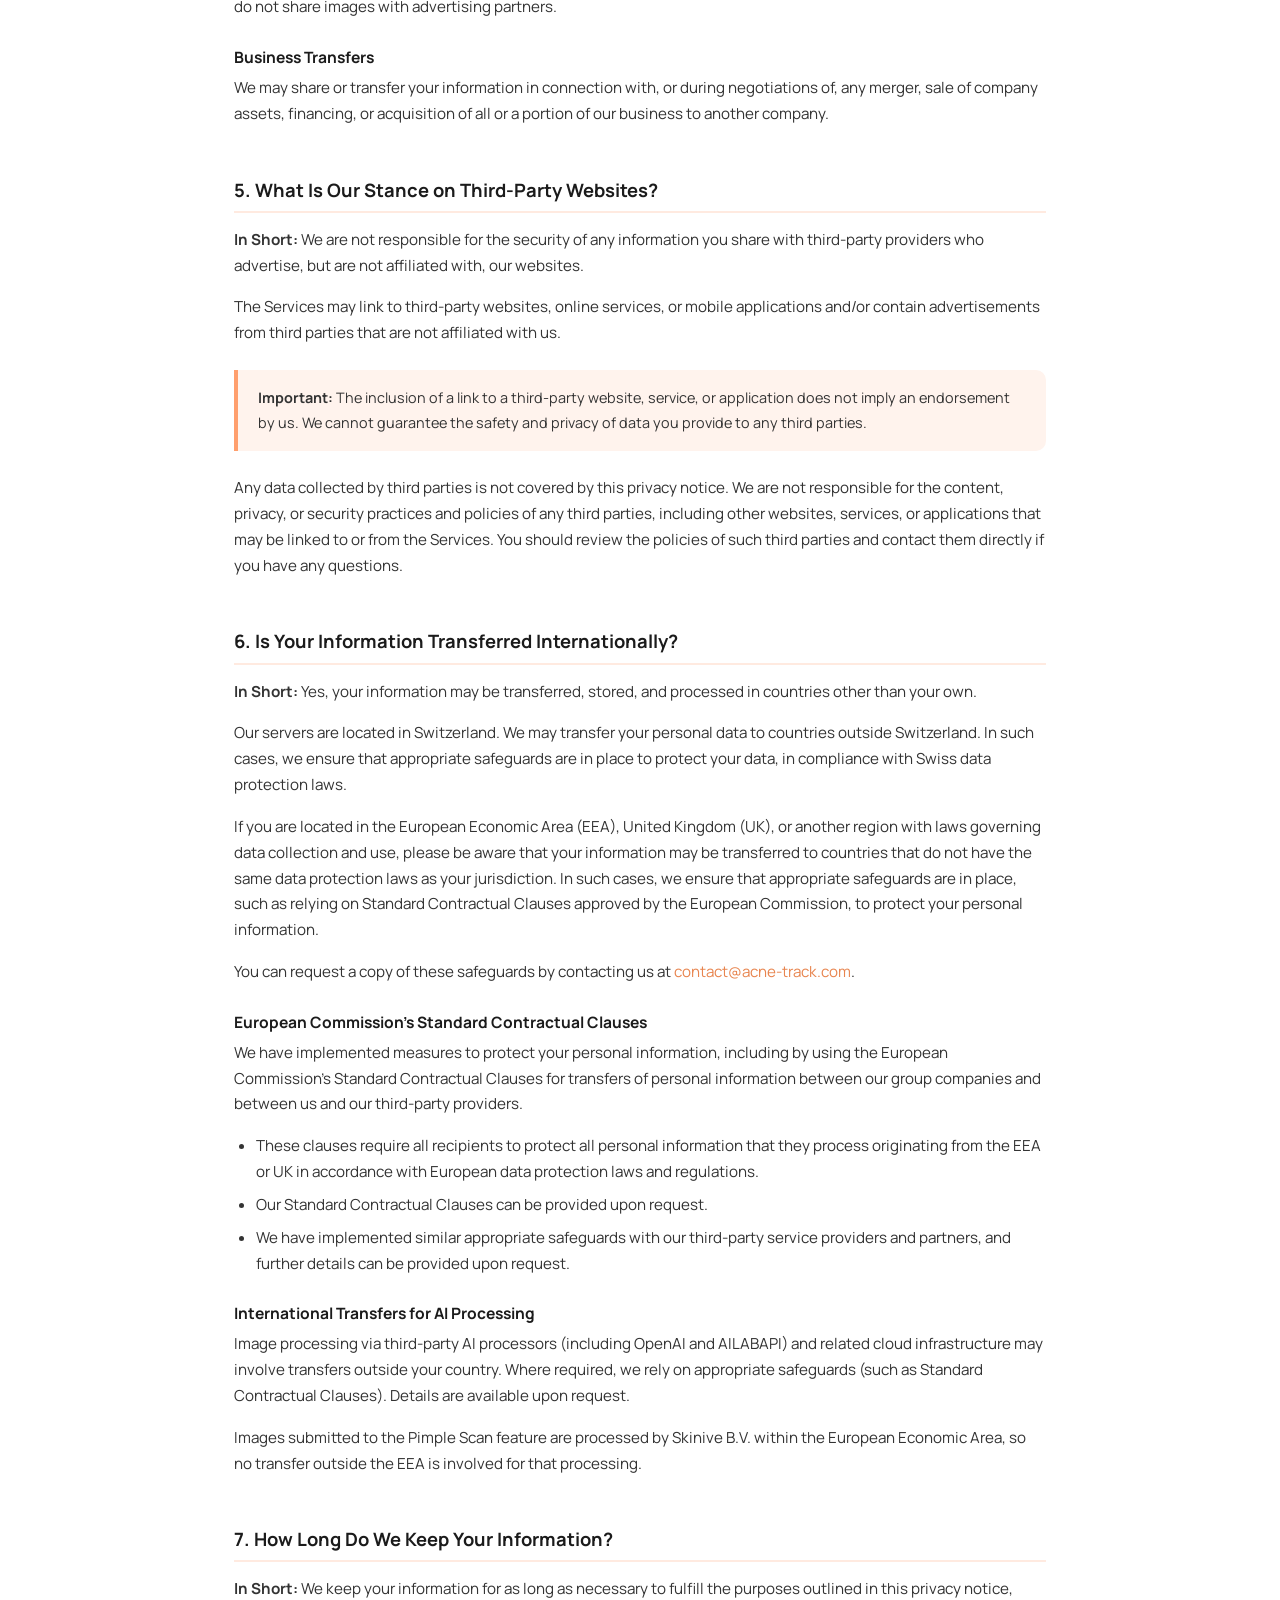
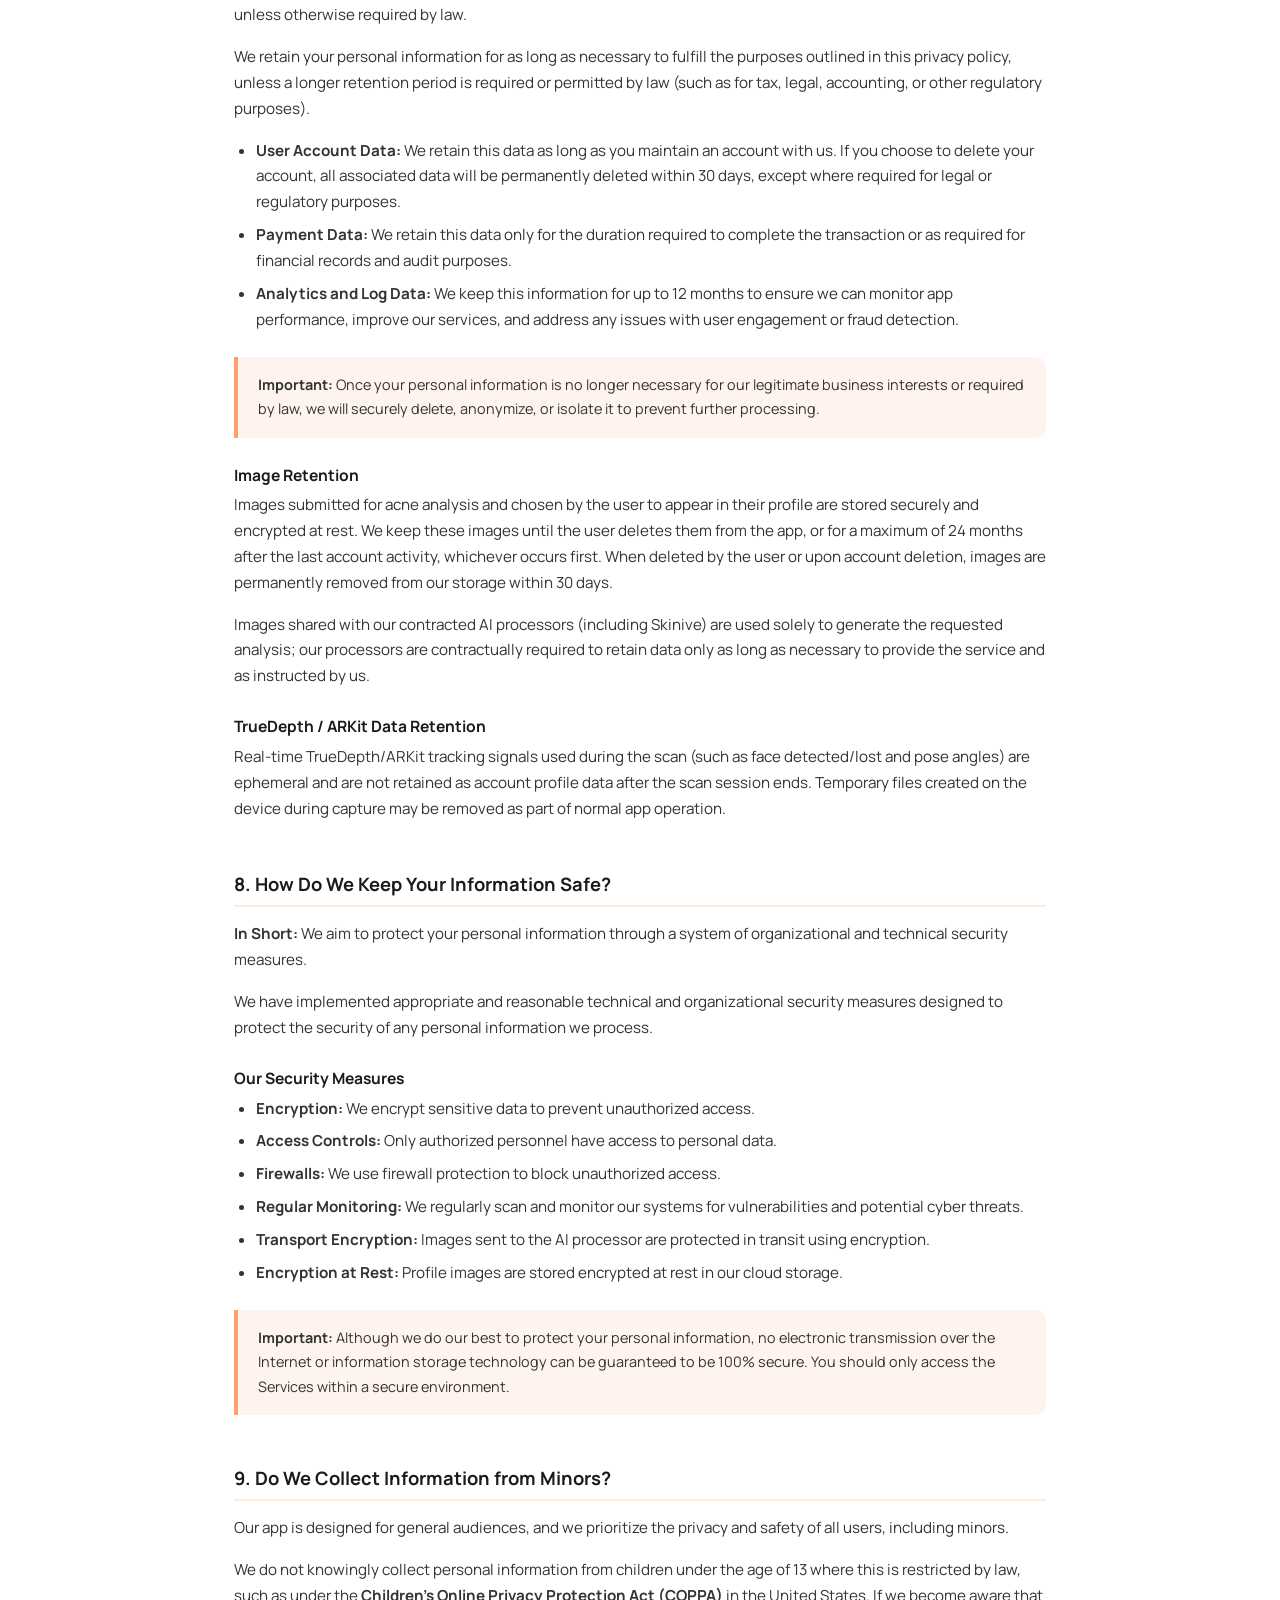
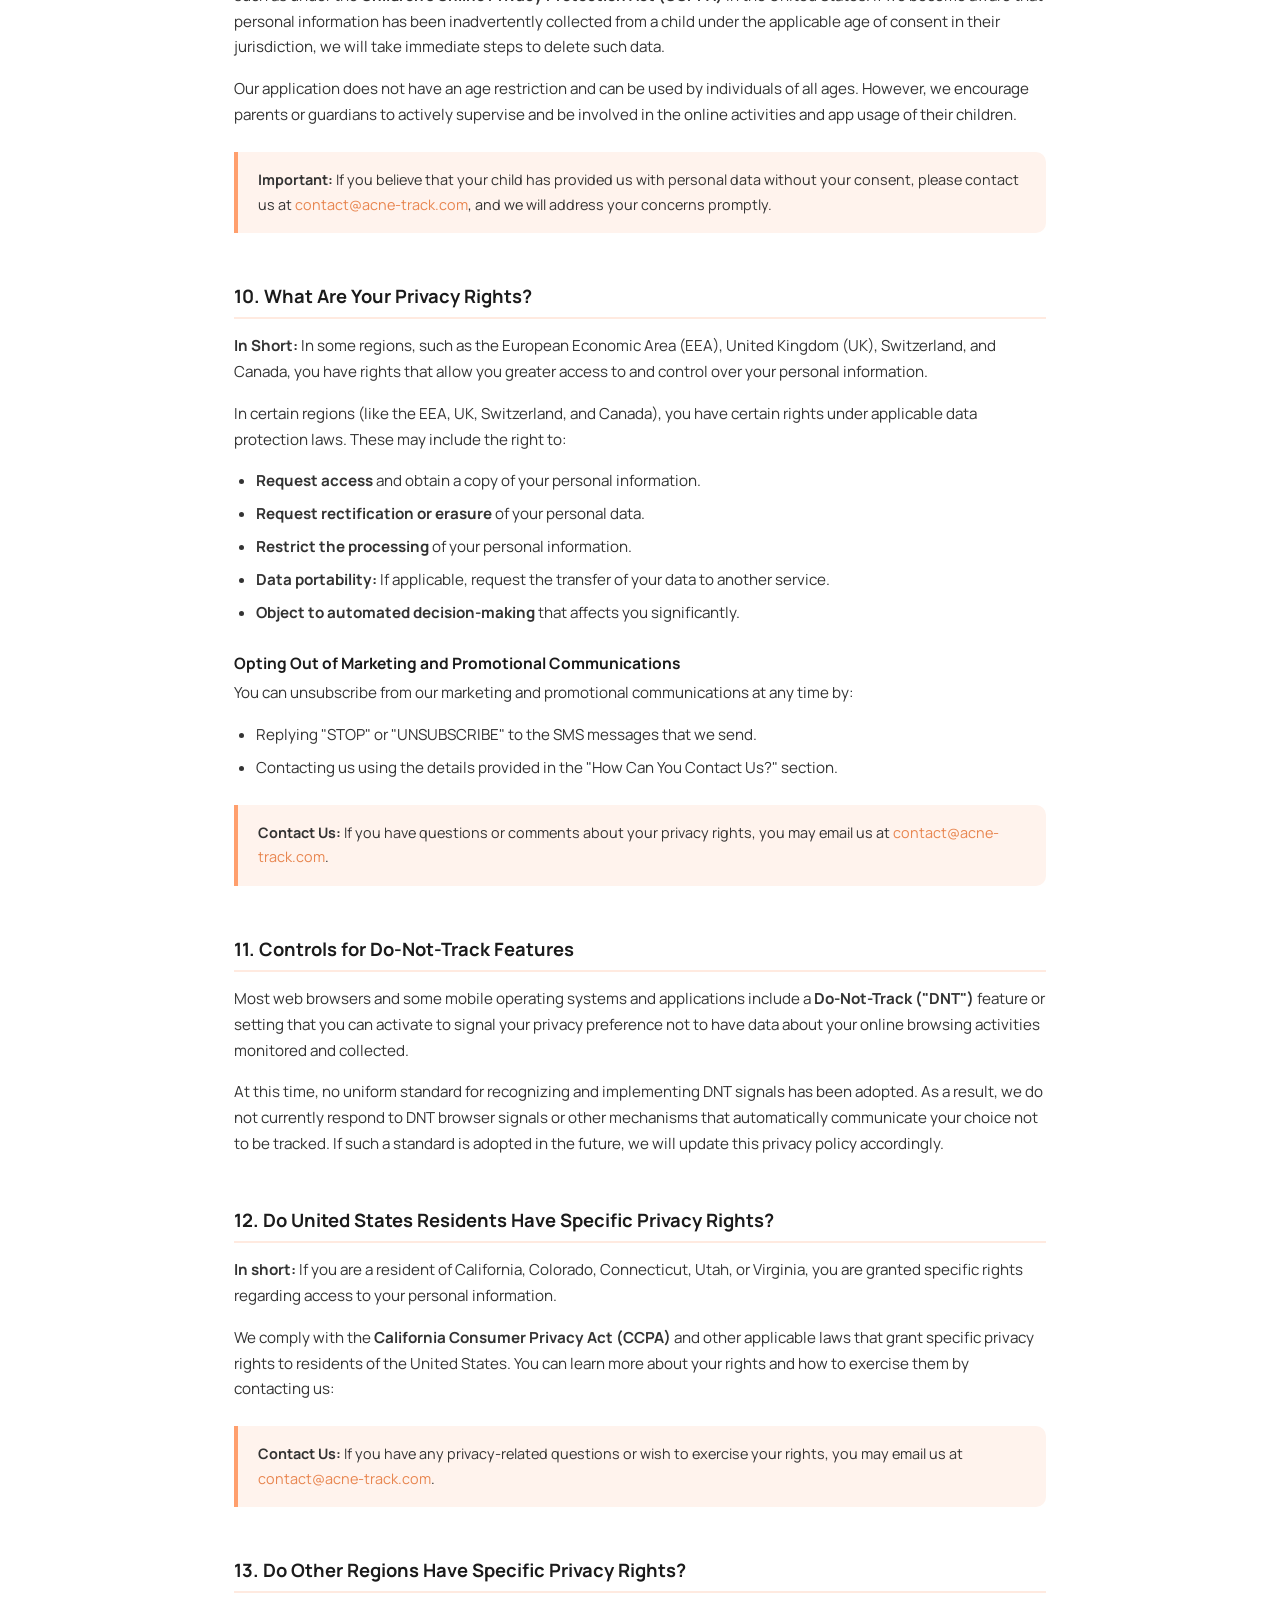
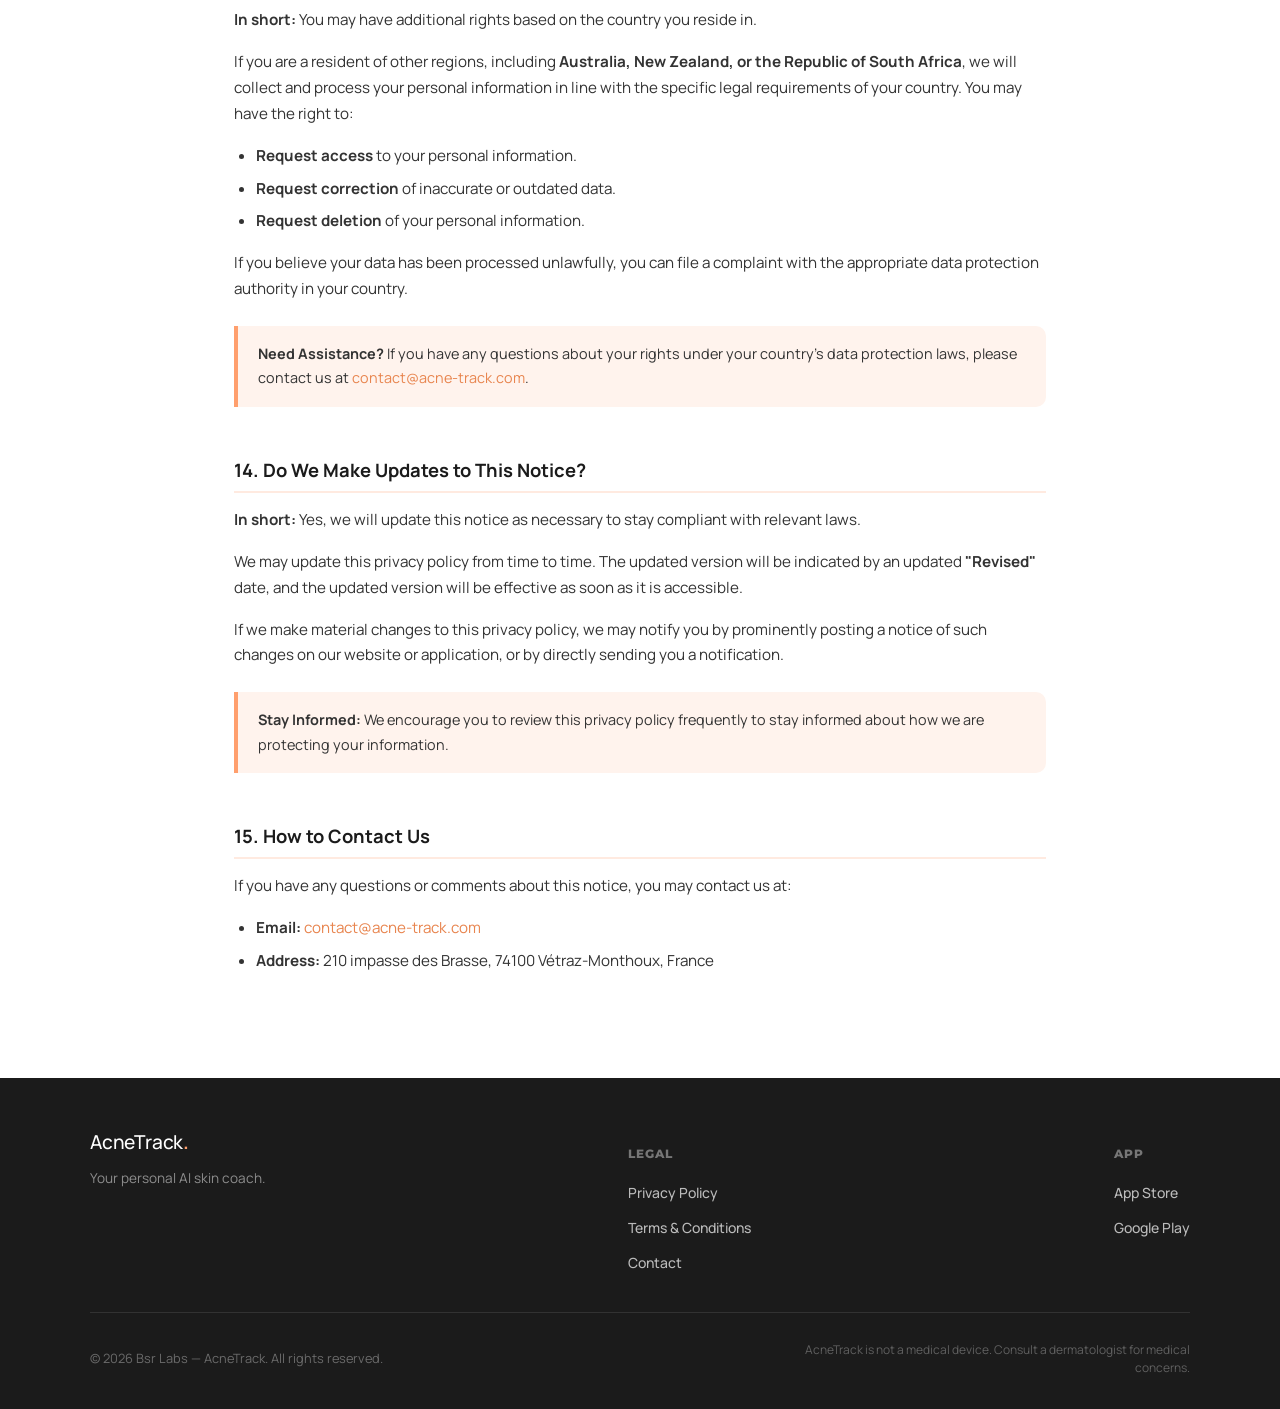
==== commit e9f1d719: "seo: meta, Open Graph, structured data, image perf, FAQ section Meta: - rewrite title/description on" ====
--- a/privacy.html
+++ b/privacy.html
@@ -4,18 +4,56 @@
   <meta charset="UTF-8">
   <meta name="viewport" content="width=device-width, initial-scale=1.0">
 
-  <title>Privacy Policy – AcneTrack</title>
-  <meta name="description" content="AcneTrack Privacy Policy – Learn how we collect, use, and protect your personal information when you use the AcneTrack app.">
+  <title>Privacy Policy — AcneTrack</title>
+  <meta name="description" content="How AcneTrack collects, uses, stores and protects your personal data — including skin photos and health information — under the GDPR.">
   <link rel="canonical" href="https://acne-track.com/privacy.html">
+  <meta name="robots" content="index, follow, max-image-preview:large">
+  <meta name="theme-color" content="#FF9F6D">
 
   <!-- Open Graph -->
   <meta property="og:type" content="website">
   <meta property="og:url" content="https://acne-track.com/privacy.html">
-  <meta property="og:title" content="Privacy Policy – AcneTrack">
-  <meta property="og:description" content="Learn how AcneTrack collects, uses, and protects your personal data.">
+  <meta property="og:title" content="Privacy Policy — AcneTrack">
+  <meta property="og:description" content="How AcneTrack collects, uses, stores and protects your personal data under the GDPR.">
   <meta property="og:site_name" content="AcneTrack">
-
-  <link rel="stylesheet" href="style.css">
+  <meta property="og:locale" content="en_US">
+  <meta property="og:image" content="https://acne-track.com/assets/og-image.jpg">
+  <meta property="og:image:width" content="1200">
+  <meta property="og:image:height" content="630">
+  <meta name="twitter:card" content="summary_large_image">
+  <meta name="twitter:image" content="https://acne-track.com/assets/og-image.jpg">
+
+  <!-- Icons -->
+  <link rel="icon" type="image/png" sizes="512x512" href="assets/Logo_Acnetrack.png">
+  <link rel="apple-touch-icon" href="assets/Logo_Acnetrack.png">
+
+  <!-- Structured data -->
+  <script type="application/ld+json">
+  {
+    "@context": "https://schema.org",
+    "@type": "WebPage",
+    "name": "Privacy Policy",
+    "url": "https://acne-track.com/privacy.html",
+    "inLanguage": "en",
+    "isPartOf": { "@type": "WebSite", "@id": "https://acne-track.com/#website" },
+    "publisher": { "@type": "Organization", "@id": "https://acne-track.com/#organization" },
+    "breadcrumb": {
+      "@type": "BreadcrumbList",
+      "itemListElement": [
+        { "@type": "ListItem", "position": 1, "name": "Home", "item": "https://acne-track.com/" },
+        { "@type": "ListItem", "position": 2, "name": "Privacy Policy" }
+      ]
+    }
+  }
+  </script>
+
+  <!-- Fonts -->
+  <link rel="preconnect" href="https://fonts.googleapis.com">
+  <link rel="preconnect" href="https://fonts.gstatic.com" crossorigin>
+  <link rel="stylesheet" href="https://fonts.googleapis.com/css2?family=Montserrat:wght@500;600;700;800;900&family=Manrope:wght@400;500;600;700&display=swap" media="print" onload="this.media='all'">
+  <noscript><link rel="stylesheet" href="https://fonts.googleapis.com/css2?family=Montserrat:wght@500;600;700;800;900&family=Manrope:wght@400;500;600;700&display=swap"></noscript>
+
+  <link rel="stylesheet" href="style.css?v=24">
 </head>
 <body>
 
@@ -23,7 +61,7 @@
 <nav class="nav" role="navigation" aria-label="Main navigation">
   <div class="nav-inner">
     <a href="/" class="nav-brand">
-      <img src="assets/Logo_Acnetrack.png" alt="" class="nav-logo" aria-hidden="true">
+      <img src="assets/Logo_Acnetrack.webp" alt="" class="nav-logo" width="28" height="28" aria-hidden="true">
       AcneTrack
     </a>
     <ul class="nav-links">
--- a/style.css
+++ b/style.css
@@ -1,5 +1,6 @@
-/* ─── Google Fonts ─── */
-@import url('https://fonts.googleapis.com/css2?family=Montserrat:wght@500;600;700;800;900&family=Manrope:wght@400;500;600;700&display=swap');
+/* ─── Google Fonts ───
+   Loaded from the HTML <head> (preconnect + async stylesheet) rather than an
+   @import here: an @import chains CSS → CSS and blocks first render. */
 
 /* ─── Variables ─── */
 :root {
@@ -476,6 +477,10 @@
   gap: 18px;
   max-width: var(--max-w-wide); margin: 0 auto;
 }
+/* 6 cards → two clean rows of 3 on desktop */
+@media (min-width: 900px) {
+  .features-grid { grid-template-columns: repeat(3, 1fr); }
+}
 .feature-card {
   background: #fff;
   border: 1px solid var(--border);
@@ -938,6 +943,82 @@
 }
 .disclaimer-banner strong { color: var(--text-body); }
 
+/* ─── FAQ accordion ─── */
+.faq-list {
+  max-width: 780px;
+  margin: 0 auto;
+  display: flex;
+  flex-direction: column;
+  gap: 12px;
+}
+.faq-item {
+  background: #fff;
+  border: 1px solid var(--border);
+  border-radius: var(--r-lg);
+  transition: box-shadow .22s, border-color .22s;
+}
+.faq-item:hover { border-color: var(--peach); }
+.faq-item[open] {
+  border-color: var(--peach);
+  box-shadow: var(--shadow-sm);
+}
+.faq-q {
+  display: flex; align-items: center; gap: 16px;
+  padding: 19px 22px;
+  cursor: pointer;
+  font-size: .95rem; font-weight: 600;
+  color: var(--text); line-height: 1.5;
+  list-style: none; /* Firefox */
+}
+.faq-q::-webkit-details-marker { display: none; } /* Safari */
+.faq-q:focus-visible {
+  outline: 2px solid var(--orange);
+  outline-offset: -2px;
+  border-radius: var(--r-lg);
+}
+/* Chevron */
+.faq-q::after {
+  content: '';
+  margin-left: auto; flex-shrink: 0;
+  width: 9px; height: 9px;
+  border-right: 2px solid var(--orange);
+  border-bottom: 2px solid var(--orange);
+  transform: translateY(-3px) rotate(45deg);
+  transition: transform .25s ease;
+}
+.faq-item[open] .faq-q::after { transform: translateY(2px) rotate(-135deg); }
+.faq-a { padding: 0 22px 20px; }
+.faq-item[open] .faq-a { animation: faq-reveal .26s ease both; }
+@keyframes faq-reveal {
+  from { opacity: 0; transform: translateY(-5px); }
+  to   { opacity: 1; transform: none; }
+}
+.faq-a p {
+  font-size: .9rem; color: var(--text-muted);
+  line-height: 1.7; margin: 0 0 .85rem;
+}
+.faq-a p:last-child { margin-bottom: 0; }
+.faq-a a {
+  color: var(--orange-dark);
+  text-decoration: underline; text-underline-offset: 2px;
+}
+.faq-footnote {
+  text-align: center;
+  margin: 32px auto 0;
+  font-size: .875rem; color: var(--text-muted);
+}
+.faq-footnote a { color: var(--orange-dark); font-weight: 600; }
+
+@media (prefers-reduced-motion: reduce) {
+  .faq-item[open] .faq-a { animation: none; }
+  .faq-q::after { transition: none; }
+}
+@media (max-width: 640px) {
+  .faq-q { padding: 16px 18px; font-size: .9rem; gap: 12px; }
+  .faq-a { padding: 0 18px 18px; }
+  .faq-a p { font-size: .86rem; }
+}
+
 /* ─── Final CTA section ─── */
 .cta-section {
   background: linear-gradient(135deg, #FF9F6D 0%, #FFC8A2 60%, #FFEAE0 100%);
@@ -1253,6 +1334,12 @@
   position: relative;
   z-index: 2; /* sits above the floating cards so they emerge from behind it */
 }
+/* Tall viewports: scale the phone up and settle the headline lower so the
+   sticky hero doesn't show a large empty band between text and phone. */
+@media (min-height: 950px) and (min-width: 861px) {
+  .hero-phone-img { max-width: clamp(320px, 38vh, 440px); }
+  .hero-v2-text { top: clamp(110px, 15vh, 220px); }
+}
 
 /* ─── AI tool image wrap ─── */
 .tool-img-wrap {
@@ -1497,14 +1584,14 @@
   background-size: cover; background-position: center;
 }
 /* Person skins */
-.ba-p1-before { background-image: url('assets/after-1.png');  background-size: cover; background-position: top center; }
-.ba-p1-after  { background-image: url('assets/before-1.png'); background-size: cover; background-position: top center; }
-
-.ba-p2-before { background-image: url('assets/after-2.png');  background-size: cover; background-position: top center; }
-.ba-p2-after  { background-image: url('assets/before-2.png'); background-size: cover; background-position: top center; }
-
-.ba-p3-before { background-image: url('assets/after-3.png');  background-size: cover; background-position: top center; }
-.ba-p3-after  { background-image: url('assets/before-3.png'); background-size: cover; background-position: top center; }
+.ba-p1-before { background-image: url('assets/after-1.webp');  background-size: cover; background-position: top center; }
+.ba-p1-after  { background-image: url('assets/before-1.webp'); background-size: cover; background-position: top center; }
+
+.ba-p2-before { background-image: url('assets/after-2.webp');  background-size: cover; background-position: top center; }
+.ba-p2-after  { background-image: url('assets/before-2.webp'); background-size: cover; background-position: top center; }
+
+.ba-p3-before { background-image: url('assets/after-3.webp');  background-size: cover; background-position: top center; }
+.ba-p3-after  { background-image: url('assets/before-3.webp'); background-size: cover; background-position: top center; }
 
 /* Tags */
 .ba-tag {
@@ -1875,3 +1962,45 @@
 @media (prefers-reduced-motion: reduce) {
   .reveal { opacity: 1; transform: none; transition: none; }
 }
+
+/* ─── Certified technology section ─── */
+.certified-section .section-header { margin-bottom: 36px; }
+.certified-badges {
+  display: flex; align-items: stretch; justify-content: center;
+  gap: clamp(14px, 2.5vw, 24px);
+  flex-wrap: wrap;
+}
+/* Equal white chips give the three heterogeneous logos one visual weight */
+.certified-chip {
+  display: flex; flex-direction: column;
+  align-items: center; justify-content: center;
+  gap: 14px;
+  width: clamp(150px, 18vw, 200px);
+  padding: 26px 18px 20px;
+  background: #fff;
+  border: 1.5px solid #F0EAE4;
+  border-radius: 20px;
+  box-shadow: 0 4px 18px rgba(0,0,0,.04);
+}
+.certified-chip img {
+  height: 72px; width: auto;
+  display: block;
+}
+.certified-chip .certified-img-iso { height: 45px; margin: 13.5px 0; }
+.certified-chip span {
+  font-family: 'Montserrat', sans-serif;
+  font-size: .8rem; font-weight: 700;
+  color: var(--text-mid);
+  letter-spacing: .02em;
+}
+.certified-note {
+  text-align: center;
+  font-size: .78rem; font-style: italic;
+  color: var(--text-muted);
+  margin-top: 28px;
+}
+@media (max-width: 600px) {
+  .certified-chip { width: 46%; padding: 18px 10px 14px; }
+  .certified-chip img { height: 54px; }
+  .certified-chip .certified-img-iso { height: 34px; margin: 10px 0; }
+}
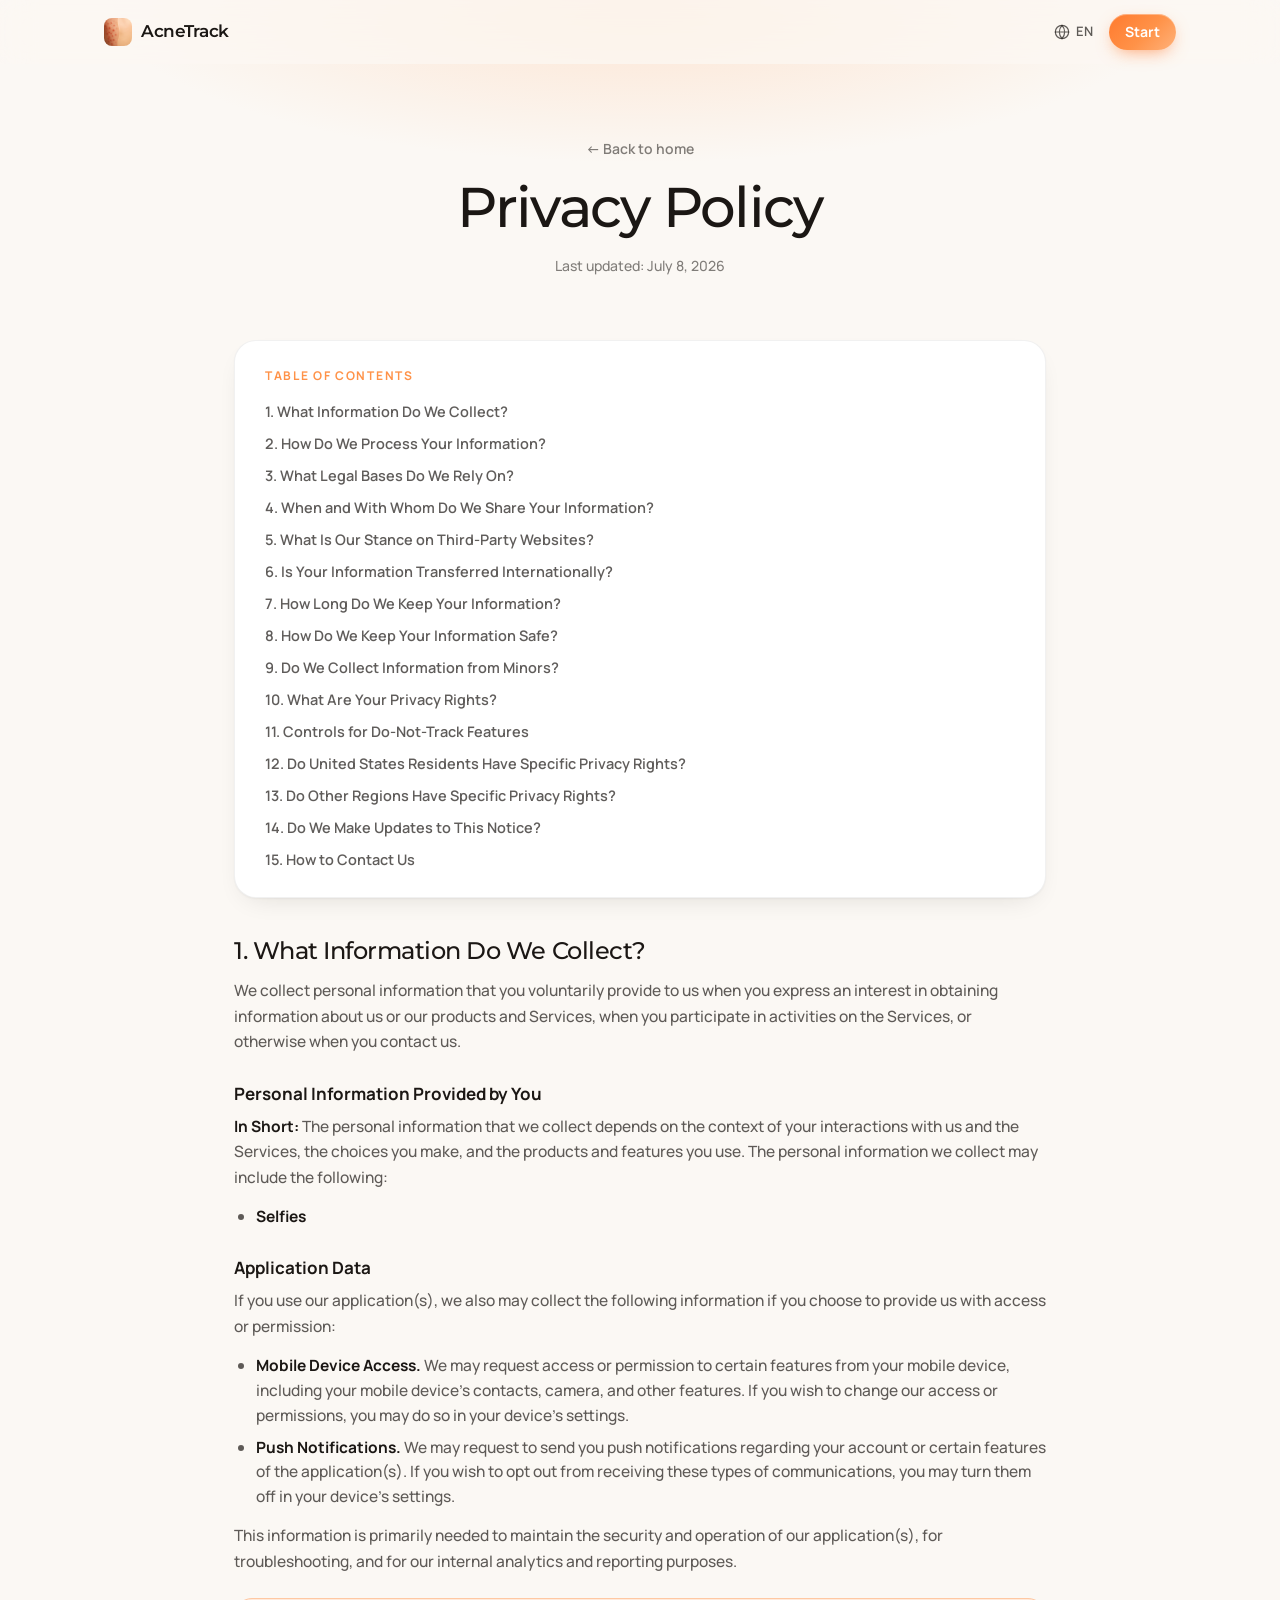
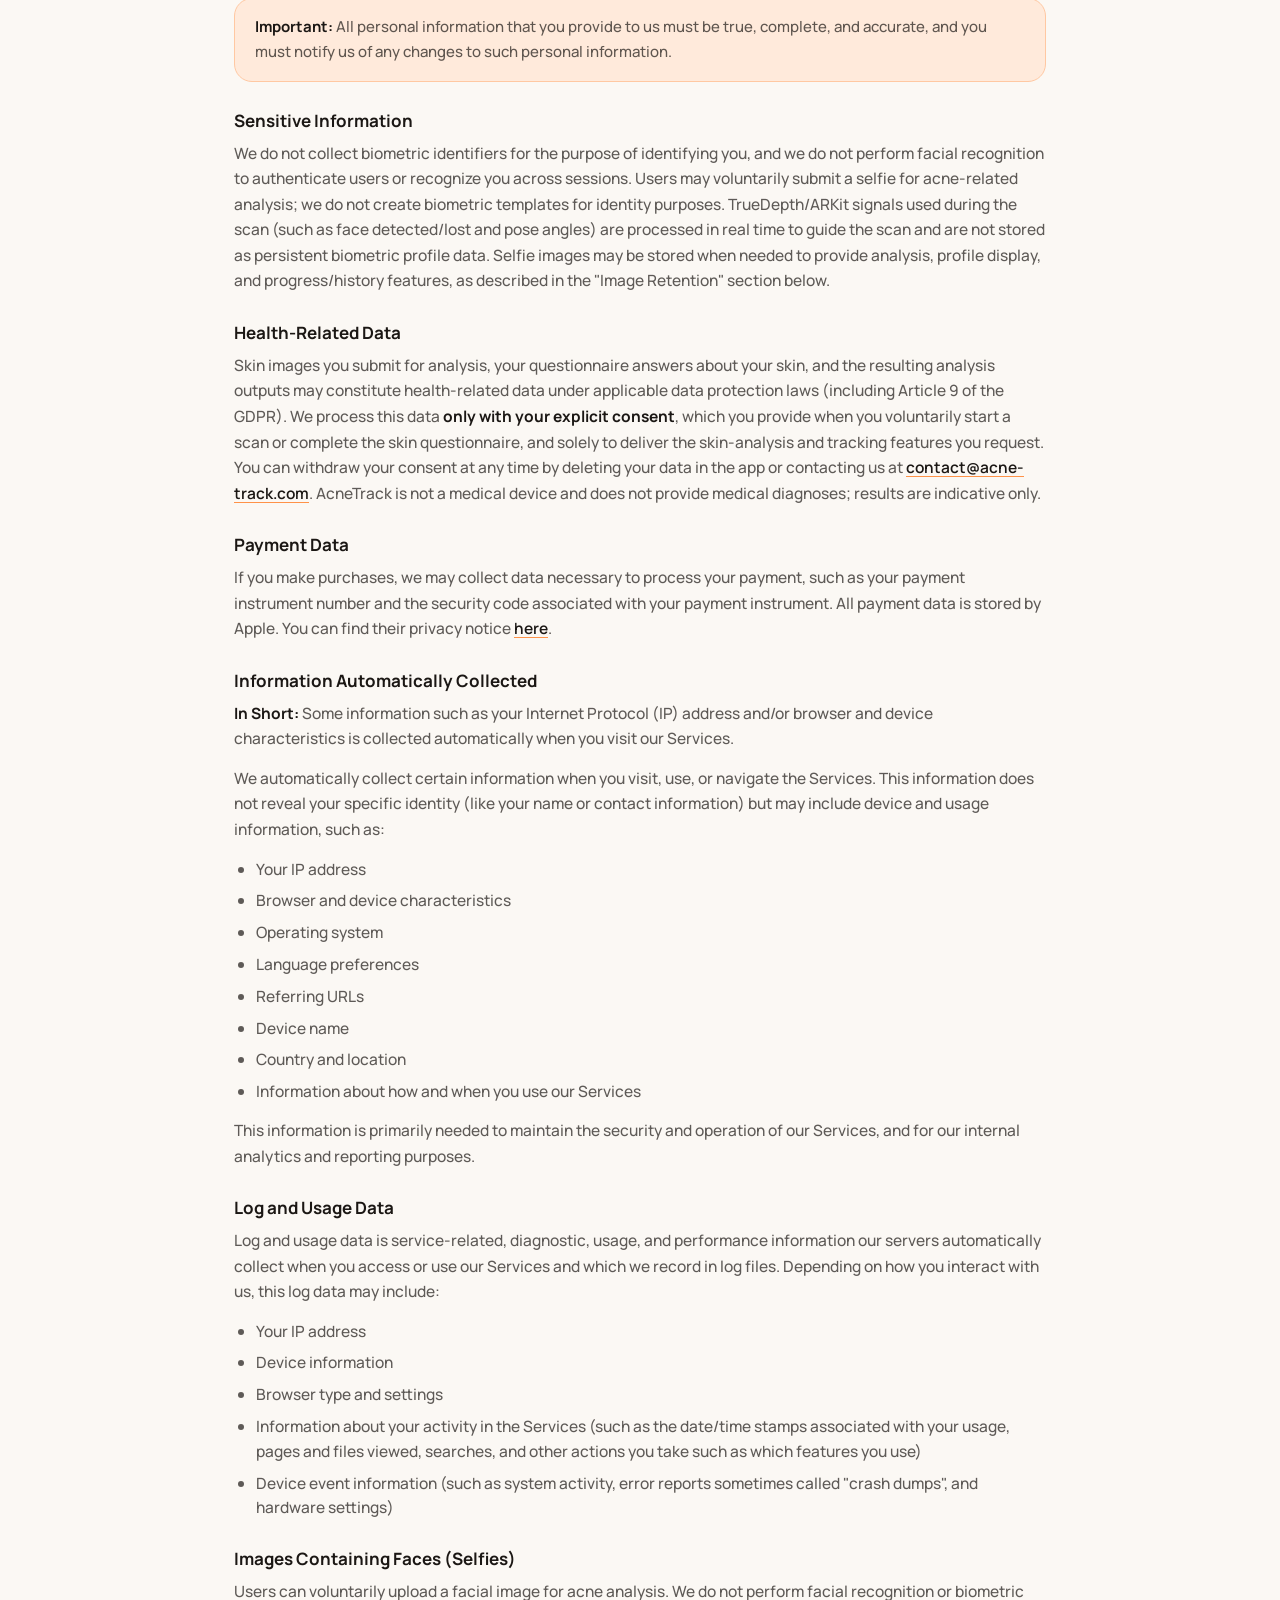
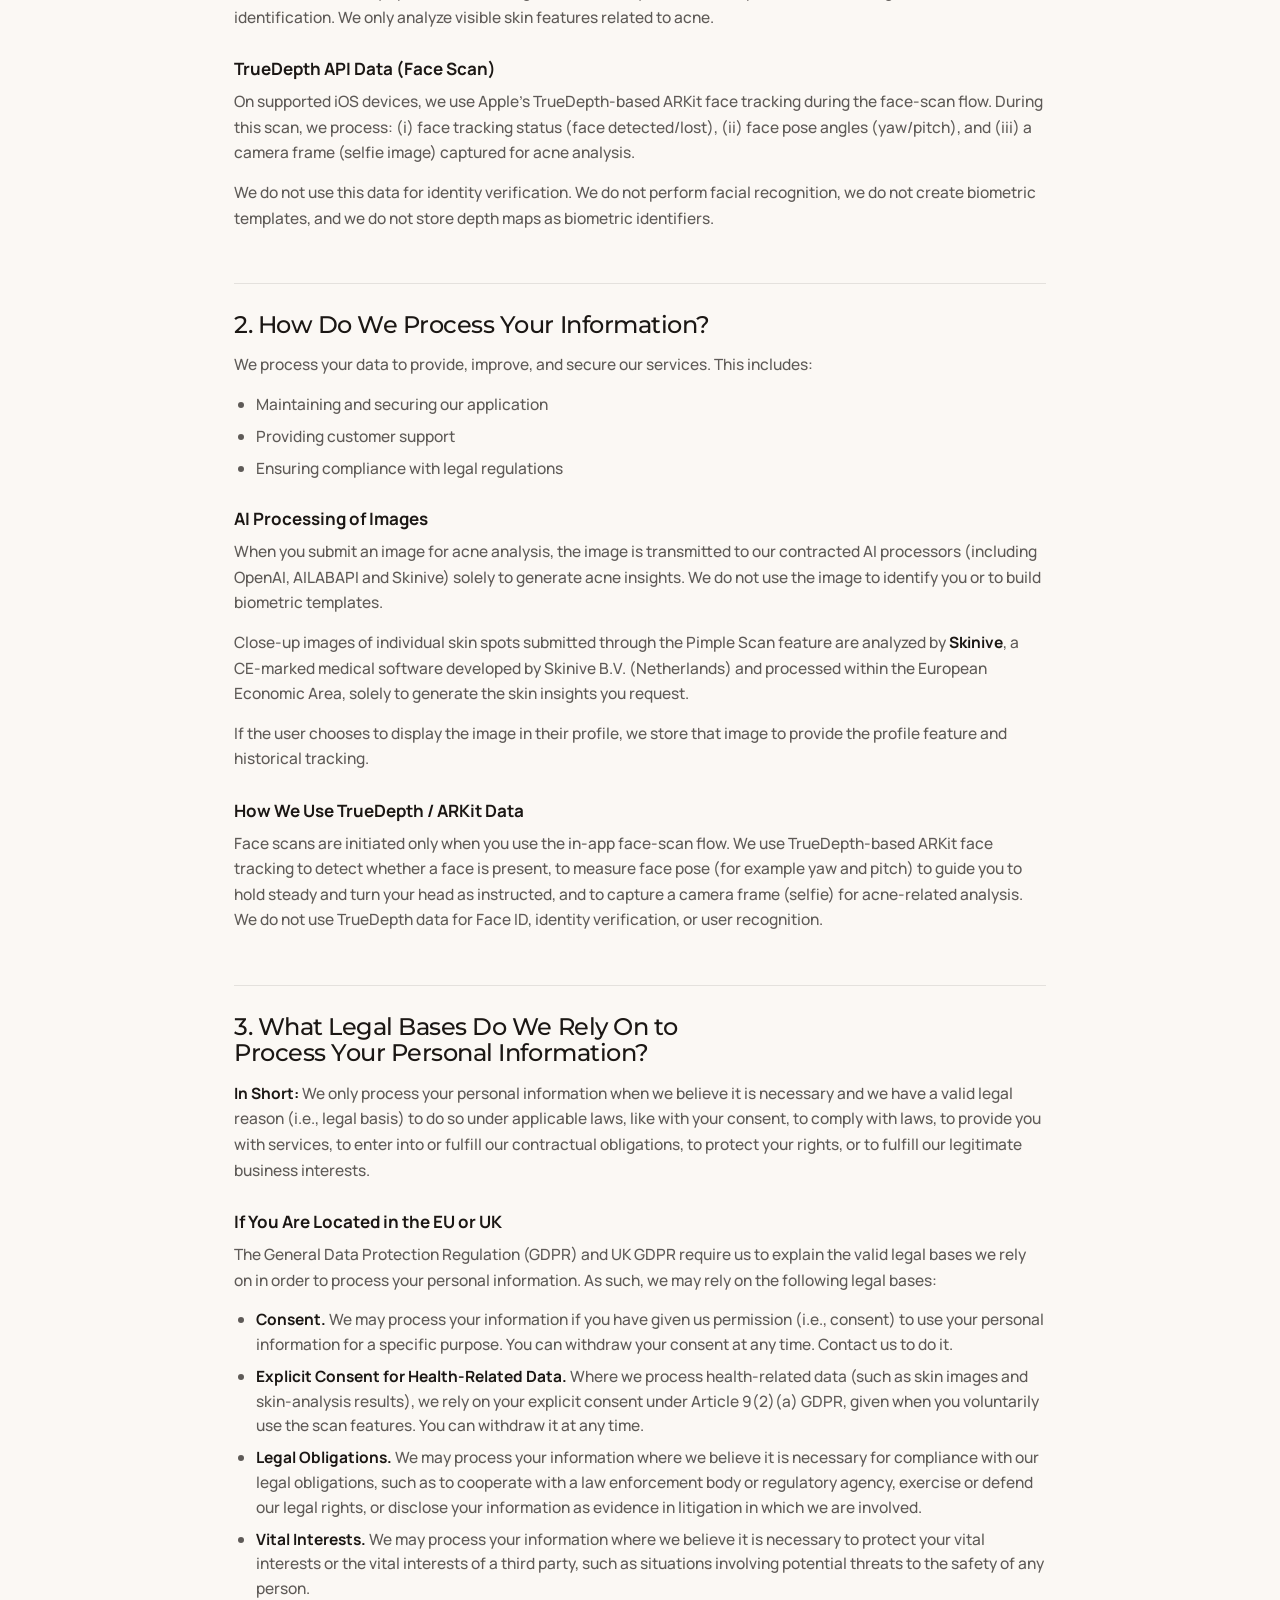
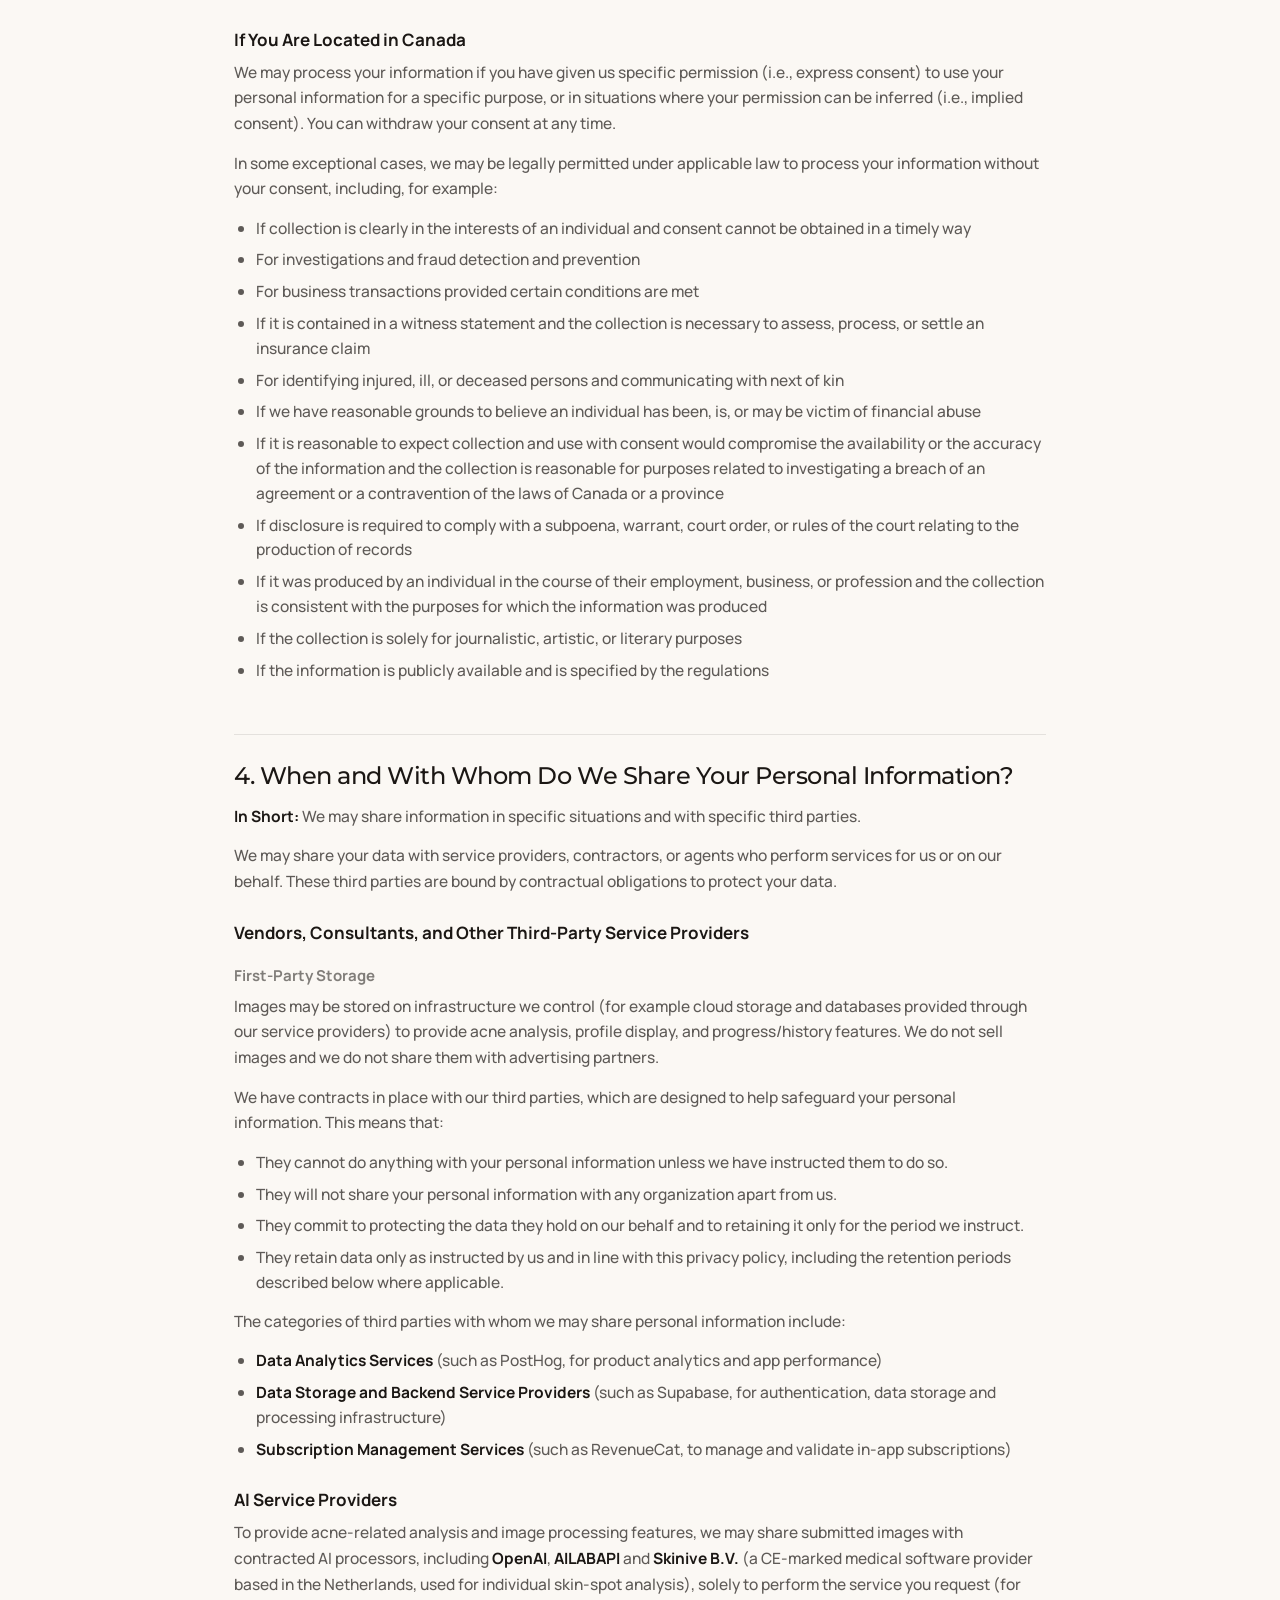
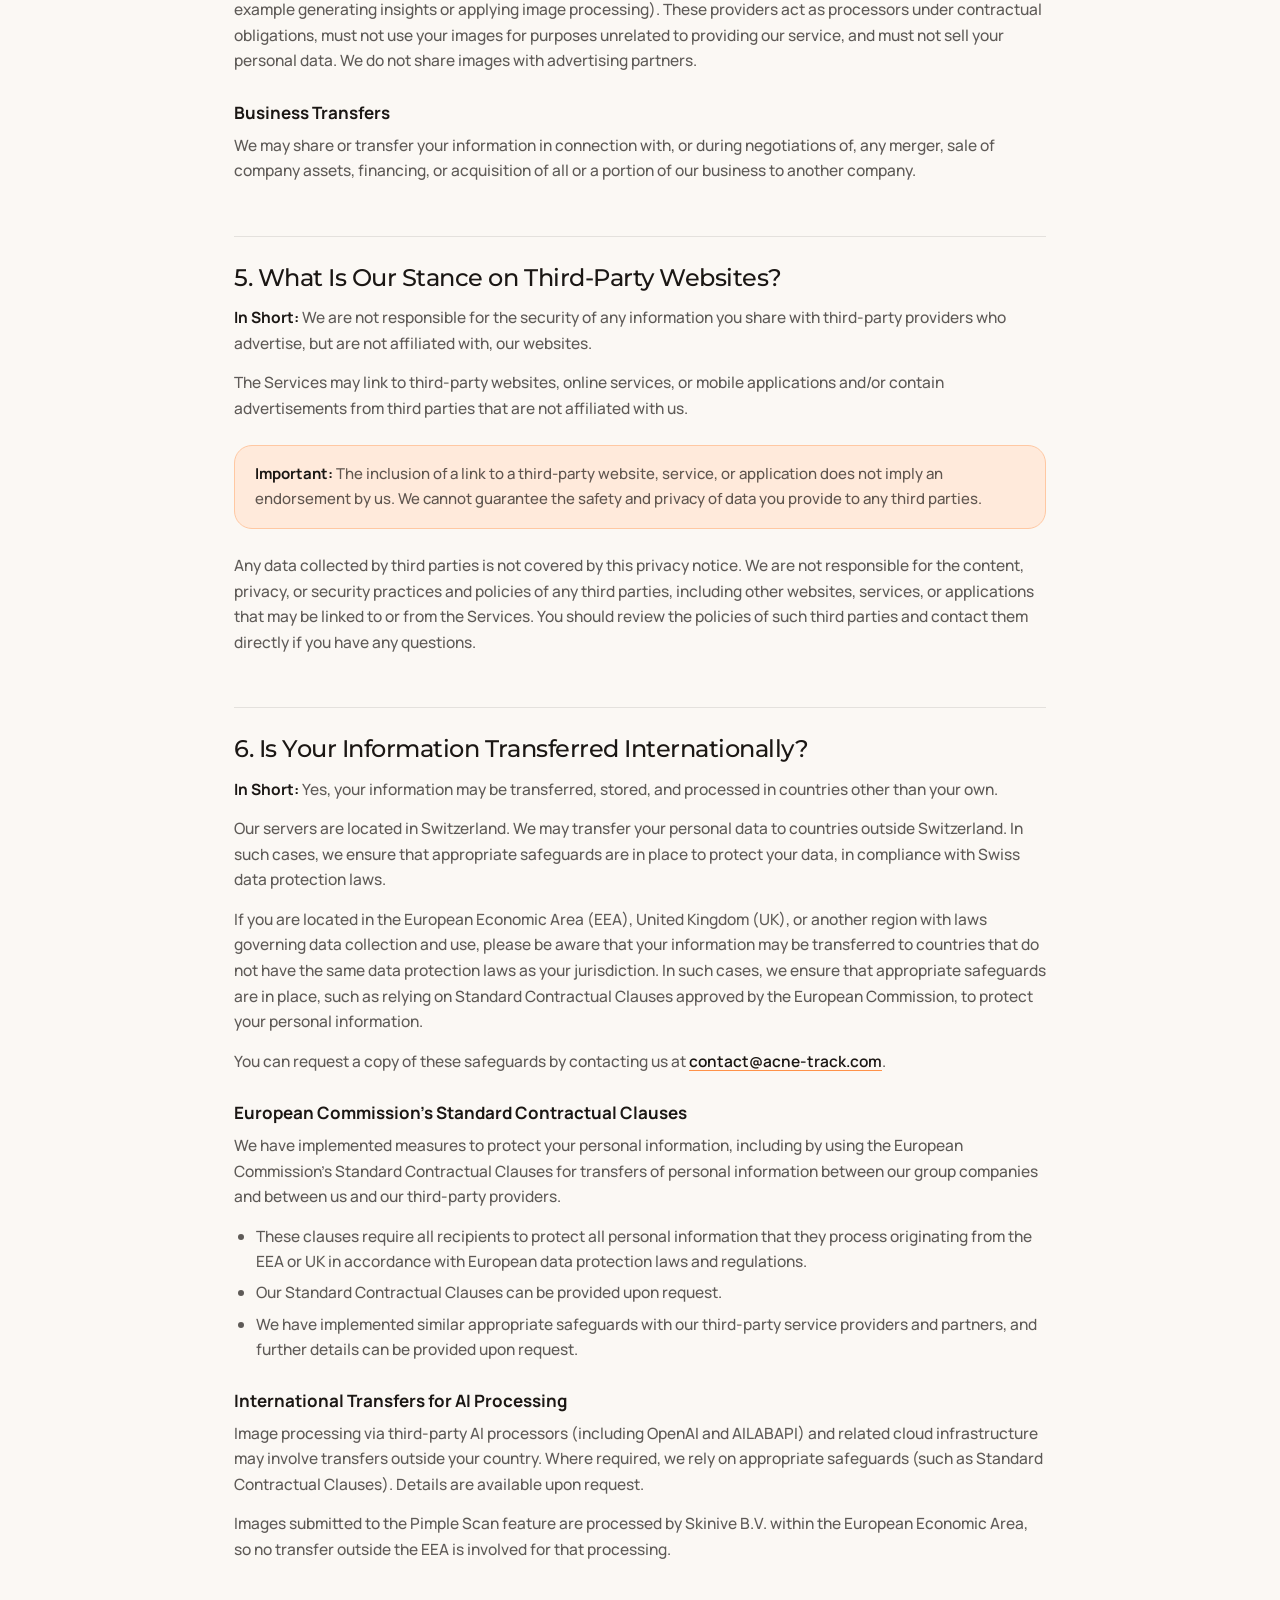
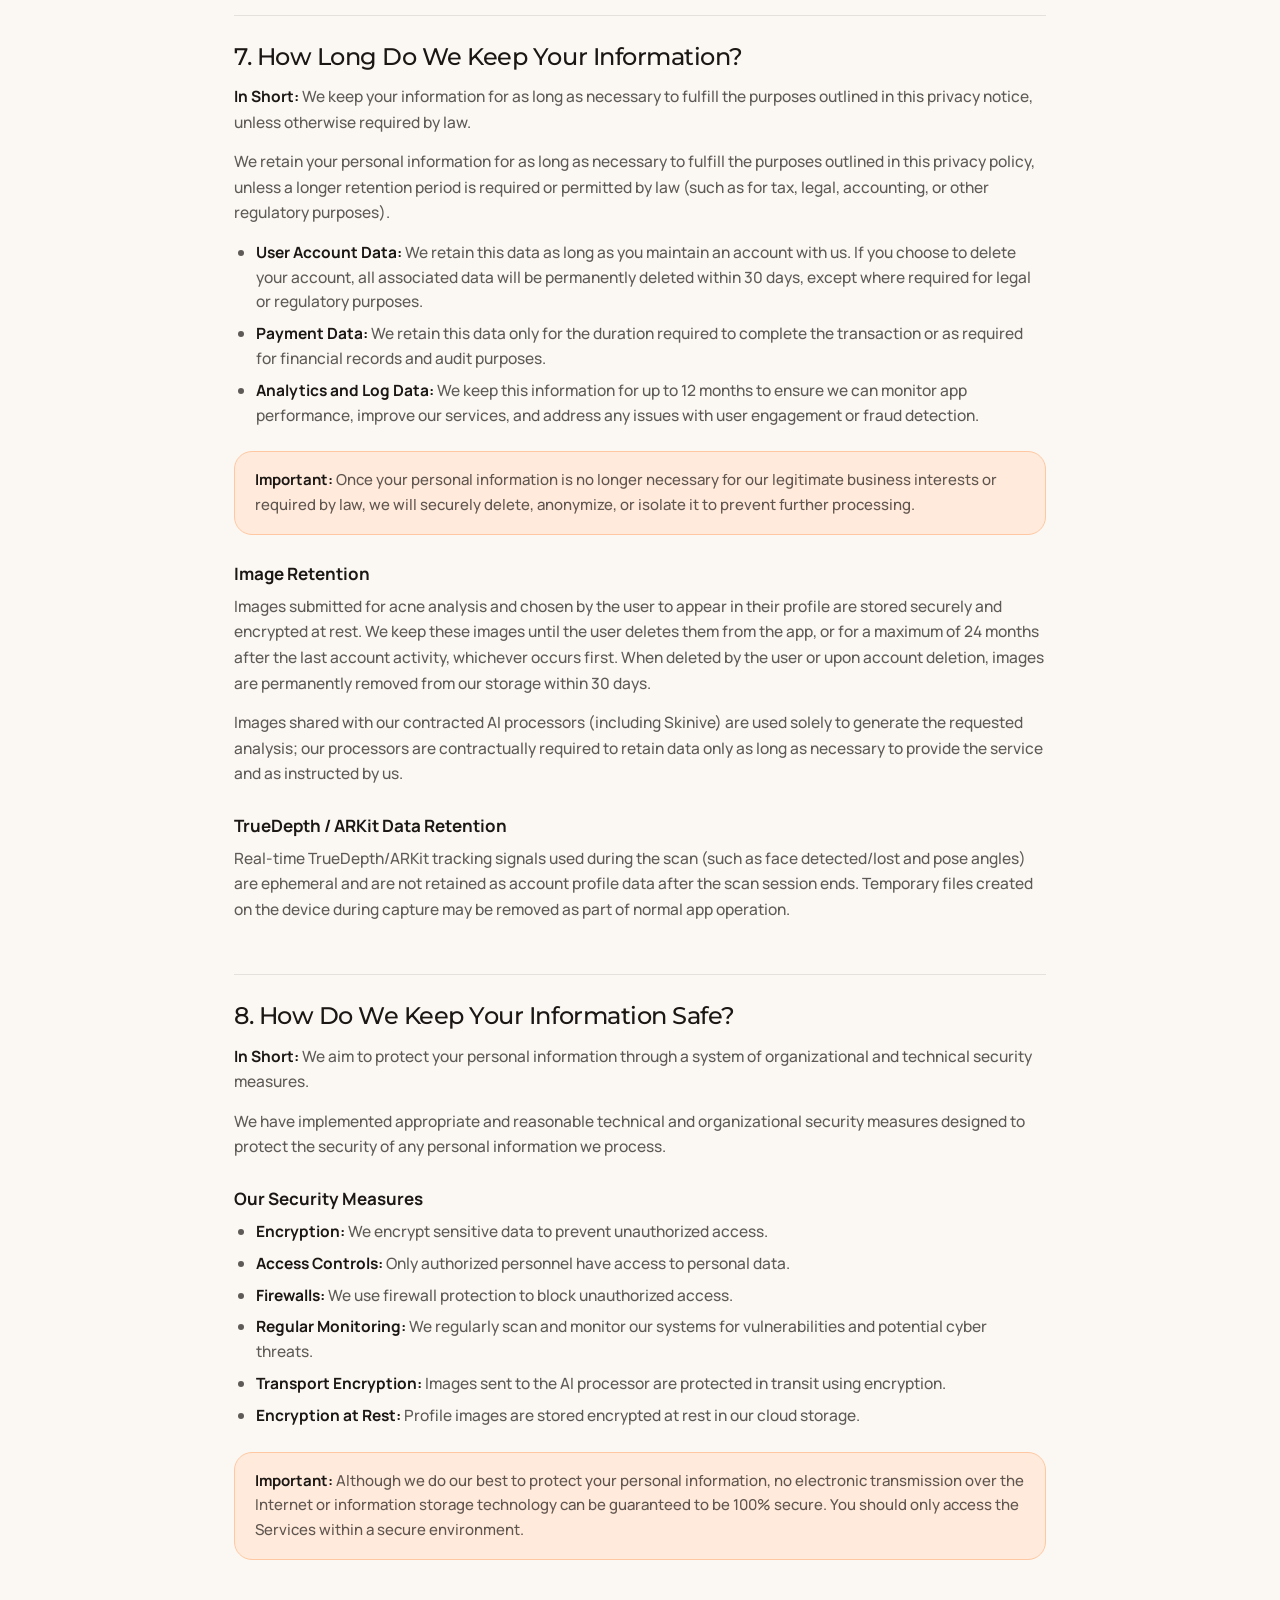
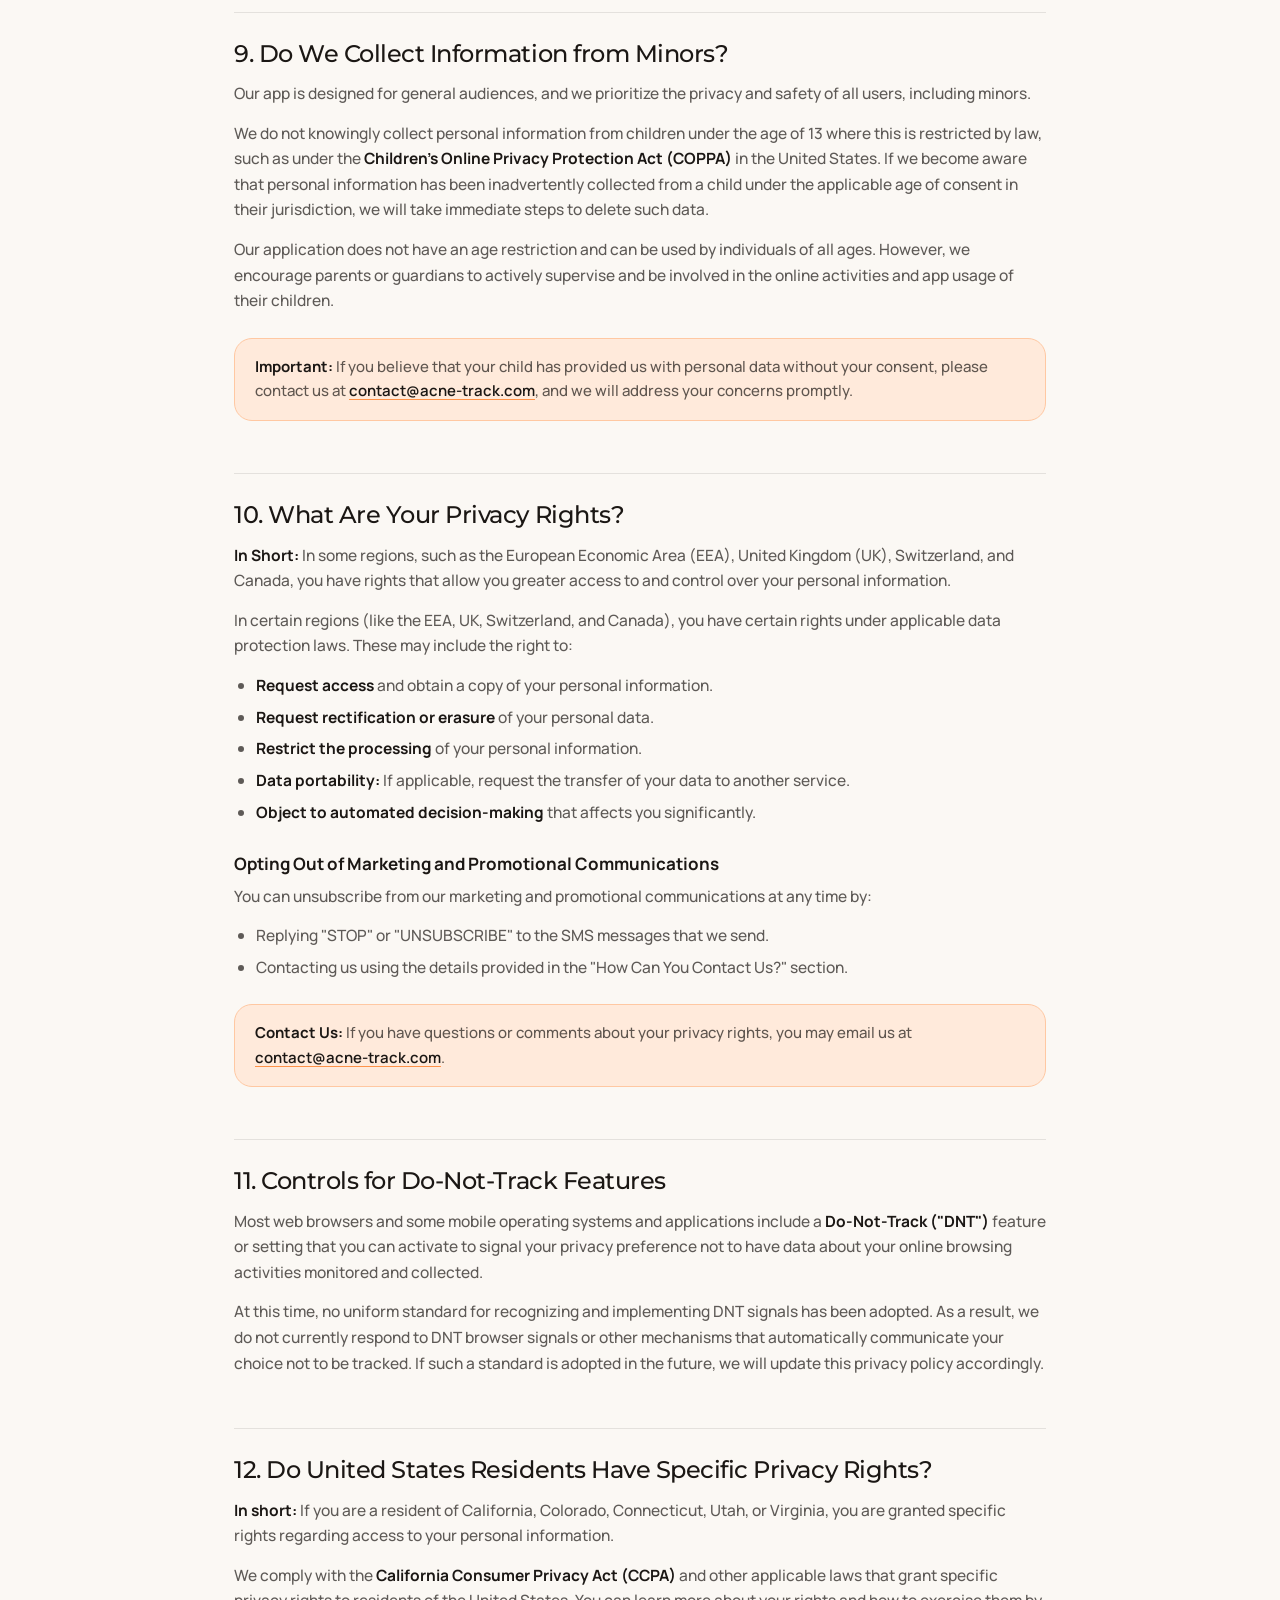
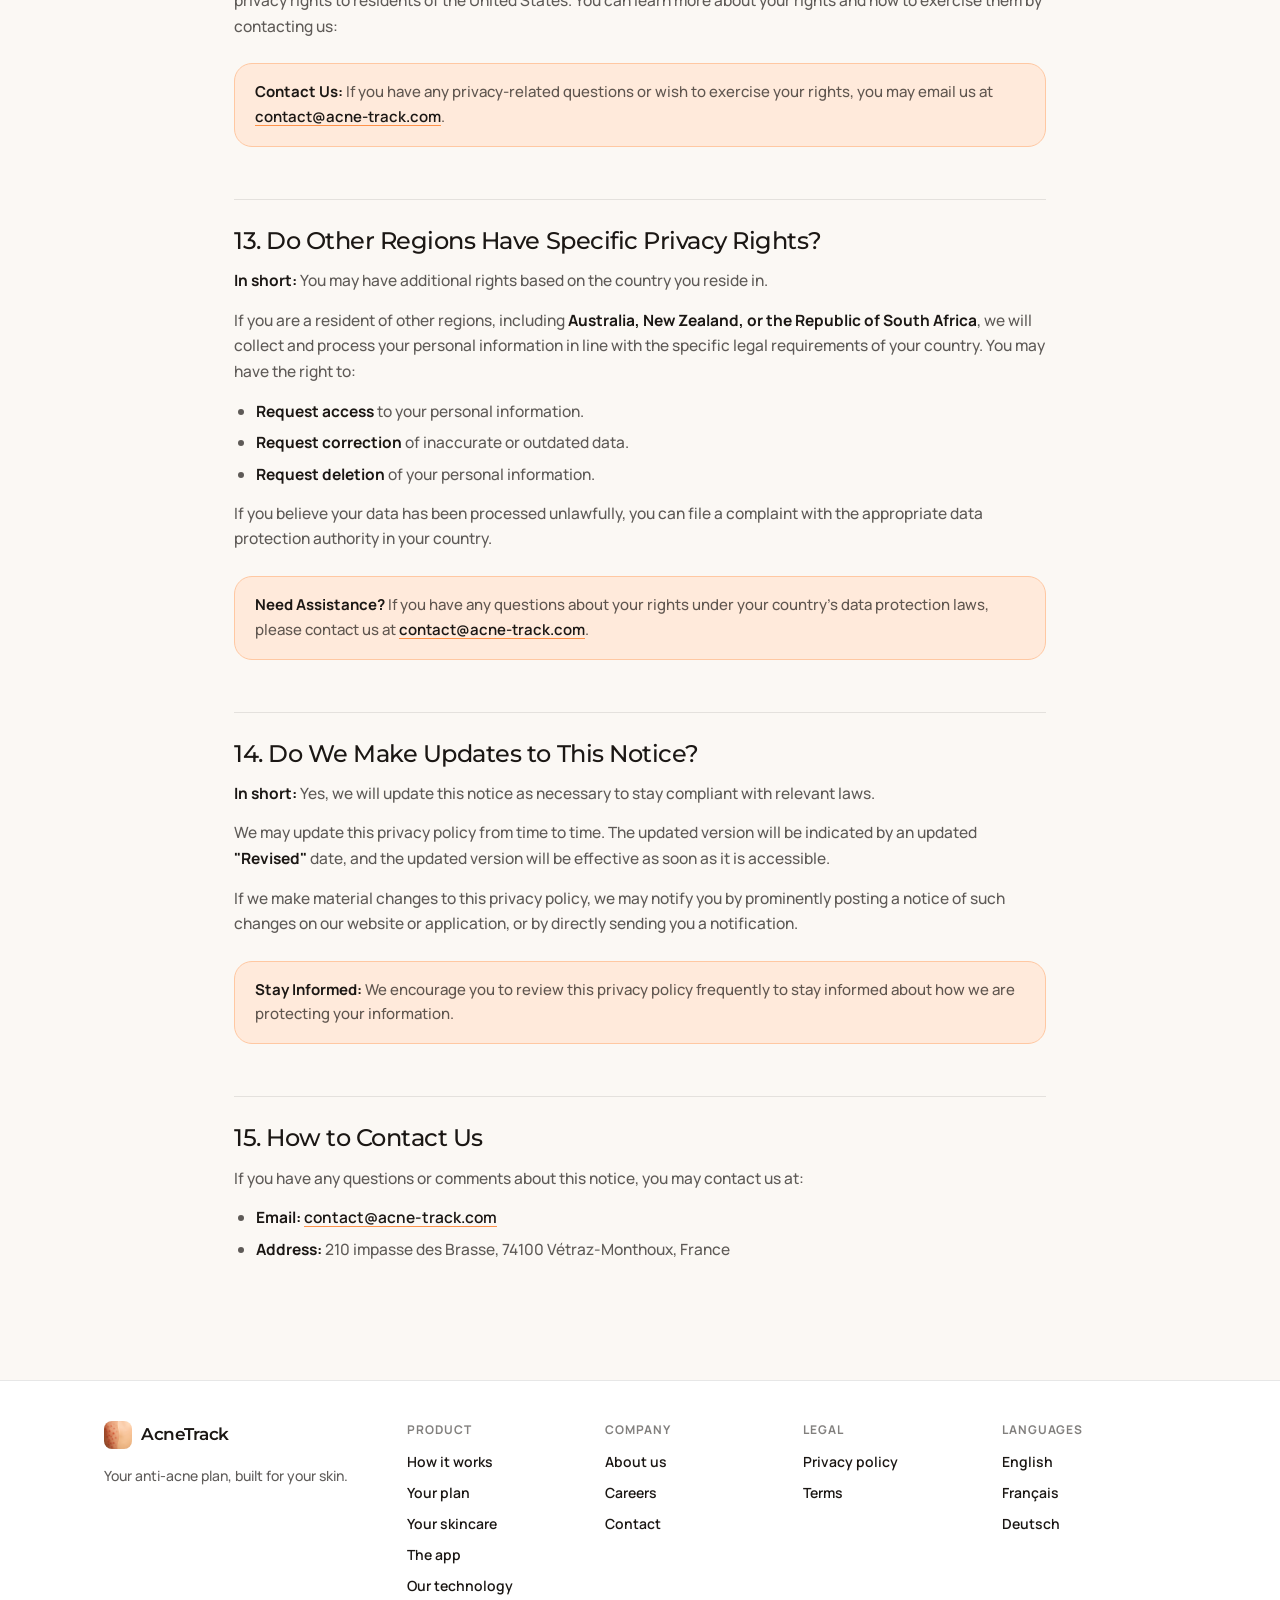
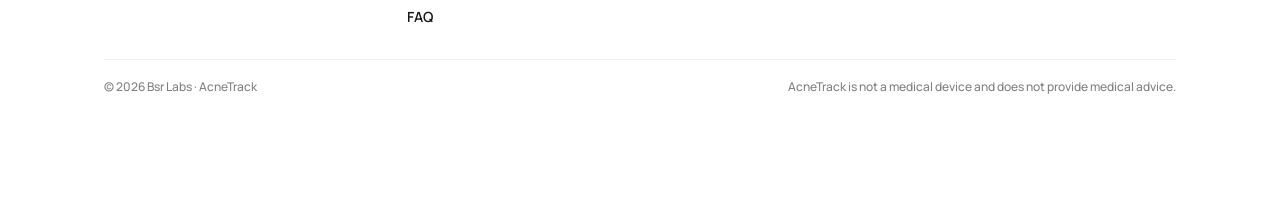
==== commit 688cc5dc: "Animated profile quiz, skincare pop-out products, new pages and one shared look - How it works: prof" ====
--- a/privacy.html
+++ b/privacy.html
@@ -8,7 +8,7 @@
   <meta name="description" content="How AcneTrack collects, uses, stores and protects your personal data — including skin photos and health information — under the GDPR.">
   <link rel="canonical" href="https://acne-track.com/privacy.html">
   <meta name="robots" content="index, follow, max-image-preview:large">
-  <meta name="theme-color" content="#FF9F6D">
+  <meta name="theme-color" content="#FBF8F4">
 
   <!-- Open Graph -->
   <meta property="og:type" content="website">
@@ -24,8 +24,9 @@
   <meta name="twitter:image" content="https://acne-track.com/assets/og-image.jpg">
 
   <!-- Icons -->
-  <link rel="icon" type="image/png" sizes="512x512" href="assets/Logo_Acnetrack.png">
-  <link rel="apple-touch-icon" href="assets/Logo_Acnetrack.png">
+  <link rel="icon" type="image/png" sizes="32x32" href="assets/favicon-32.png">
+  <link rel="icon" type="image/png" sizes="512x512" href="assets/favicon-512.png">
+  <link rel="apple-touch-icon" href="assets/favicon-512.png">
 
   <!-- Structured data -->
   <script type="application/ld+json">
@@ -53,36 +54,39 @@
   <link rel="stylesheet" href="https://fonts.googleapis.com/css2?family=Montserrat:wght@500;600;700;800;900&family=Manrope:wght@400;500;600;700&display=swap" media="print" onload="this.media='all'">
   <noscript><link rel="stylesheet" href="https://fonts.googleapis.com/css2?family=Montserrat:wght@500;600;700;800;900&family=Manrope:wght@400;500;600;700&display=swap"></noscript>
 
-  <link rel="stylesheet" href="style.css?v=24">
+  <link rel="stylesheet" href="site.css?v=27">
+  <link rel="stylesheet" href="legal.css?v=1">
 </head>
-<body>
+<body data-page="privacy">
 
 <!-- ─── Navigation ─── -->
-<nav class="nav" role="navigation" aria-label="Main navigation">
-  <div class="nav-inner">
-    <a href="/" class="nav-brand">
-      <img src="assets/Logo_Acnetrack.webp" alt="" class="nav-logo" width="28" height="28" aria-hidden="true">
-      AcneTrack
-    </a>
-    <ul class="nav-links">
-      <li><a href="/">Home</a></li>
-      <li><a href="/#features">Features</a></li>
-      <li><a href="/#contact">Contact</a></li>
-    </ul>
+<nav class="nav" id="nav" aria-label="Main navigation">
+  <div class="wrap">
+    <a href="/" class="brand"><img src="assets/Logo_Acnetrack.webp" alt="" width="28" height="28">AcneTrack</a>
     <div class="nav-right">
-      <a href="https://apps.apple.com/us/app/acnetrack-your-acne-journey/id6743371480" class="nav-store-pill" target="_blank" rel="noopener">App Store</a>
-      <a href="https://play.google.com/store/apps/details?id=com.acnetrack.app" class="nav-store-pill nav-store-pill-alt" target="_blank" rel="noopener">Google Play</a>
+      <div class="lang">
+        <button class="lang-btn" id="langBtn" aria-haspopup="true" aria-expanded="false" aria-label="Language">
+          <svg viewBox="0 0 24 24" fill="none" stroke="currentColor" stroke-width="1.8" stroke-linecap="round" stroke-linejoin="round" aria-hidden="true"><circle cx="12" cy="12" r="10"/><path d="M2 12h20M12 2a15 15 0 0 1 4 10 15 15 0 0 1-4 10 15 15 0 0 1-4-10 15 15 0 0 1 4-10z"/></svg>
+          <span id="langLabel">EN</span>
+        </button>
+        <div class="lang-menu" id="langMenu" role="menu">
+          <button data-lang="en" role="menuitem">English</button>
+          <button data-lang="fr" role="menuitem">Français</button>
+          <button data-lang="de" role="menuitem">Deutsch</button>
+        </div>
+      </div>
+      <a class="btn btn-sm btn-glow cta" href="/#download" data-i18n="nav.cta">Start</a>
     </div>
   </div>
 </nav>
 
 <!-- ─── Page Header ─── -->
-<header class="page-header">
-  <a href="/" class="back-link" aria-label="Back to home">
-    ← Back to home
-  </a>
-  <h1>Privacy Policy</h1>
-  <p class="meta">Last updated: July 8, 2026</p>
+<header class="phead">
+  <div class="wrap">
+    <a href="/" class="back-link" aria-label="Back to home">← Back to home</a>
+    <h1>Privacy Policy</h1>
+    <p class="meta">Last updated: July 8, 2026</p>
+  </div>
 </header>
 
 <!-- ─── Content ─── -->
@@ -411,34 +415,26 @@
 
 <!-- ─── Footer ─── -->
 <footer>
-  <div class="footer-inner">
-    <div class="footer-top">
-      <div class="footer-brand">
-        <a href="/" class="nav-brand">AcneTrack<span class="dot">.</span></a>
-        <p>Your personal AI skin coach.</p>
+  <div class="wrap">
+    <div class="foot">
+      <div class="foot-brand">
+        <a href="/" class="brand"><img src="assets/Logo_Acnetrack.webp" alt="" width="28" height="28">AcneTrack</a>
+        <p class="about" data-i18n="foot.about">Your anti-acne plan, built for your skin.</p>
       </div>
-      <div class="footer-links-col">
-        <h5>Legal</h5>
-        <ul>
-          <li><a href="privacy.html">Privacy Policy</a></li>
-          <li><a href="terms.html">Terms &amp; Conditions</a></li>
-          <li><a href="mailto:contact@acne-track.com">Contact</a></li>
-        </ul>
-      </div>
-      <div class="footer-links-col">
-        <h5>App</h5>
-        <ul>
-          <li><a href="https://apps.apple.com/us/app/acnetrack-your-acne-journey/id6743371480" target="_blank" rel="noopener">App Store</a></li>
-          <li><a href="https://play.google.com/store/apps/details?id=com.acnetrack.app" target="_blank" rel="noopener">Google Play</a></li>
-        </ul>
-      </div>
-    </div>
-    <div class="footer-bottom">
-      <p class="footer-copy">&copy; 2026 Bsr Labs — AcneTrack. All rights reserved.</p>
-      <p class="footer-disc">AcneTrack is not a medical device. Consult a dermatologist for medical concerns.</p>
+      <div><h5 data-i18n="foot.product">Product</h5><ul><li><a href="/#how" data-i18n="nav.how">How it works</a></li><li><a href="/#plan" data-i18n="plan.eyebrow">Your plan</a></li><li><a href="/#skincare" data-i18n="skin.eyebrow">Your skincare</a></li><li><a href="/#tools" data-i18n="nav.tools">The app</a></li><li><a href="technology.html" data-i18n="foot.techpage">Our technology</a></li><li><a href="/#faq" data-i18n="nav.faq">FAQ</a></li></ul></div>
+      <div><h5 data-i18n="foot.company">Company</h5><ul><li><a href="about.html" data-i18n="foot.aboutpage">About us</a></li><li><a href="careers.html" data-i18n="foot.careers">Careers</a></li><li><a href="mailto:contact@acne-track.com" data-i18n="foot.contact">Contact</a></li></ul></div>
+      <div><h5 data-i18n="foot.legal">Legal</h5><ul><li><a href="privacy.html" data-i18n="foot.privacy">Privacy policy</a></li><li><a href="terms.html" data-i18n="foot.terms">Terms</a></li></ul></div>
+      <div><h5 data-i18n="foot.languages">Languages</h5><ul><li><button type="button" data-lang="en">English</button></li><li><button type="button" data-lang="fr">Français</button></li><li><button type="button" data-lang="de">Deutsch</button></li></ul></div>
+    </div>
+    <div class="foot-bottom">
+      <span>© 2026 Bsr Labs · AcneTrack</span>
+      <span data-i18n="foot.disc">AcneTrack is not a medical device and does not provide medical advice.</span>
     </div>
   </div>
 </footer>
 
+<script src="i18n.js?v=24"></script>
+<script src="i18n-pages.js?v=24"></script>
+<script src="site.js?v=23" defer></script>
 </body>
 </html>
--- a/site.css
+++ b/site.css
@@ -0,0 +1,631 @@
+/* AcneTrack — site de marque (v3, mobile d'abord).
+   Titres en Montserrat 500 comme l'app, texte en Manrope.
+   Les valeurs de base visent un iPhone ; les media queries agrandissent pour l'ordinateur. */
+
+:root {
+  --bg: #FBF8F4;
+  --bg-2: #F3EDE5;
+  --card: #FFFFFF;
+  --fg: #1B1714;
+  --fg-70: rgba(27, 23, 20, .7);
+  --fg-55: rgba(27, 23, 20, .55);
+  --fg-10: rgba(27, 23, 20, .1);
+  --fg-6: rgba(27, 23, 20, .06);
+  --peach: #FFC8A2;
+  --peach-deep: #FF9248;
+  --peach-soft: #FFEADB;
+  --grad: linear-gradient(135deg, #FF9248 0%, #FFC8A2 100%);
+  --ink: #17120F;
+  --shadow: 0 1px 2px rgba(27, 23, 20, .04), 0 10px 28px -14px rgba(27, 23, 20, .16);
+  --shadow-phone: 0 24px 50px -18px rgba(27, 23, 20, .34), 0 8px 18px -10px rgba(27, 23, 20, .18);
+  --ease: cubic-bezier(.2, .8, .2, 1);
+  --max: 1120px;
+  --gutter: 16px;
+  --nav-h: 56px;
+  --mv: 1;
+  --title: "Montserrat", system-ui, sans-serif;
+}
+
+* { box-sizing: border-box; }
+html { scroll-behavior: smooth; -webkit-text-size-adjust: 100%; }
+body { margin: 0; font-family: "Manrope", system-ui, -apple-system, "Segoe UI", sans-serif; font-weight: 500; color: var(--fg); background: var(--bg); line-height: 1.5; font-size: 16px; -webkit-font-smoothing: antialiased; overflow-x: hidden; }
+img { max-width: 100%; display: block; }
+a { color: inherit; text-decoration: none; }
+button { font: inherit; color: inherit; background: none; border: 0; padding: 0; cursor: pointer; }
+h1, h2, h3 { margin: 0; font-family: var(--title); font-weight: 500; letter-spacing: -.03em; line-height: 1.1; text-wrap: balance; }
+p { margin: 0; }
+.reduce { --mv: 0; }
+.wrap { width: 100%; max-width: var(--max); margin: 0 auto; padding: 0 var(--gutter); }
+
+/* ── Boutons ── */
+.btn { display: inline-flex; align-items: center; justify-content: center; gap: 10px; height: 52px; padding: 0 26px; border-radius: 999px; font-weight: 600; font-size: 16px; white-space: nowrap; transition: transform .2s var(--ease), background .2s; }
+.btn:active { transform: scale(.97); }
+.btn-dark { background: var(--fg); color: #fff; box-shadow: 0 8px 22px -10px rgba(27, 23, 20, .5); }
+.btn-dark:hover { background: #2a2420; }
+.btn-sm { height: 36px; padding: 0 16px; font-size: 14px; box-shadow: none; }
+.btn svg { width: 18px; height: 18px; flex: none; }
+.cta-note { margin-top: 10px; font-size: 13px; color: var(--fg-55); }
+
+/* ── Navigation ── */
+.nav { position: fixed; inset: 0 0 auto 0; z-index: 50; height: var(--nav-h); display: flex; align-items: center; background: rgba(251, 248, 244, .78); -webkit-backdrop-filter: saturate(160%) blur(16px); backdrop-filter: saturate(160%) blur(16px); border-bottom: 1px solid transparent; transition: border-color .25s; }
+.nav.scrolled { border-bottom-color: var(--fg-6); }
+.nav .wrap { display: flex; align-items: center; justify-content: space-between; gap: 12px; }
+.brand { display: inline-flex; align-items: center; gap: 9px; font-family: var(--title); font-weight: 600; font-size: 17px; letter-spacing: -.02em; }
+.brand img { width: 28px; height: 28px; border-radius: 8px; }
+.nav-links { display: none; gap: 28px; list-style: none; margin: 0; padding: 0; font-weight: 600; font-size: 14px; color: var(--fg-70); }
+.nav-links a:hover { color: var(--fg); }
+.nav-right { display: flex; align-items: center; gap: 6px; }
+.lang { position: relative; }
+.lang-btn { display: inline-flex; align-items: center; gap: 6px; height: 36px; padding: 0 10px; border-radius: 999px; font-weight: 600; font-size: 13px; color: var(--fg-70); }
+.lang-btn:hover { background: var(--fg-6); }
+.lang-btn svg { width: 16px; height: 16px; }
+.lang-menu { position: absolute; top: calc(100% + 8px); right: 0; min-width: 150px; background: var(--card); border: 1px solid var(--fg-10); border-radius: 14px; padding: 6px; box-shadow: var(--shadow); opacity: 0; transform: translateY(-4px); pointer-events: none; transition: opacity .16s, transform .16s; }
+.lang-menu.open { opacity: 1; transform: none; pointer-events: auto; }
+.lang-menu button { display: flex; width: 100%; justify-content: space-between; padding: 10px 12px; border-radius: 9px; font-size: 14px; font-weight: 600; }
+.lang-menu button:hover { background: var(--bg-2); }
+.lang-menu button[aria-current="true"]::after { content: "✓"; color: var(--peach-deep); }
+
+/* ── Cadre iPhone ── */
+.phone { --w: 240px; width: var(--w); aspect-ratio: 402 / 874; position: relative; flex: none; font-size: calc(var(--w) * .04); border-radius: calc(var(--w) * .165); background: #121214; padding: calc(var(--w) * .026); box-shadow: var(--shadow-phone), inset 0 0 0 calc(var(--w) * .008) #3a3a3f; }
+.phone > img, .phone > .scr { width: 100%; height: 100%; object-fit: cover; object-position: top; border-radius: calc(var(--w) * .14); background: #fff; display: block; overflow: hidden; }
+.phone::after { content: ""; position: absolute; top: calc(var(--w) * .046); left: 50%; transform: translateX(-50%); width: calc(var(--w) * .29); height: calc(var(--w) * .082); border-radius: 999px; background: #121214; z-index: 3; }
+
+/* ── Scan visage animé ── */
+.facescan { position: relative; background: linear-gradient(180deg, #4a4741 0%, #5b5447 38%, #5c5548 100%) !important; }
+.facescan > img { position: absolute; inset: 0; width: 100%; height: 100%; object-fit: cover; object-position: 50% 100%; }
+.facescan::before { content: ""; position: absolute; left: 0; right: 0; top: 0; height: 12%; z-index: 1; background: linear-gradient(180deg, rgba(74, 71, 65, .9) 0%, rgba(92, 85, 72, 0) 100%); }
+.fs-pills { position: absolute; top: 9%; left: 0; right: 0; z-index: 2; display: flex; flex-direction: column; align-items: center; gap: .55em; }
+.fs-pill { display: inline-flex; align-items: center; gap: .7em; padding: .6em .95em .6em 1.1em; border-radius: 1.4em; font-size: .8em; font-weight: 600; color: #fff; white-space: nowrap; background: rgba(255, 255, 255, .1); border: 1px solid rgba(255, 255, 255, .16); -webkit-backdrop-filter: blur(10px); backdrop-filter: blur(10px); opacity: 0; transform: translateY(.5em) scale(.96); transition: opacity .45s ease, transform .55s var(--ease); }
+.fs-pill b { width: 1.15em; height: 1.15em; border-radius: 50%; border: .14em solid rgba(255, 255, 255, .85); border-right-color: transparent; animation: spin .8s linear infinite; flex: none; }
+.fs-pill.on { opacity: 1; transform: none; }
+.fs-pill.done b { animation: none; border: 0; background: #fff url("data:image/svg+xml,%3Csvg xmlns='http://www.w3.org/2000/svg' viewBox='0 0 24 24' fill='none' stroke='%231B1714' stroke-width='3.5' stroke-linecap='round' stroke-linejoin='round'%3E%3Cpath d='M5 12.5l4.5 4.5L19 7.5'/%3E%3C/svg%3E") center / 70% no-repeat; }
+.fs-sweep { position: absolute; left: 6%; right: 6%; height: 18%; top: 22%; z-index: 1; pointer-events: none; background: linear-gradient(180deg, rgba(255, 200, 162, 0) 0%, rgba(255, 200, 162, .28) 85%, rgba(255, 236, 222, .9) 100%); border-bottom: 1.5px solid rgba(255, 236, 222, .95); animation: sweep 3.2s cubic-bezier(.45, 0, .55, 1) infinite; mix-blend-mode: screen; }
+@keyframes sweep { 0% { transform: translateY(0); opacity: 0; } 10% { opacity: 1; } 50% { transform: translateY(260%); opacity: 1; } 60% { opacity: 0; } 100% { transform: translateY(260%); opacity: 0; } }
+@keyframes spin { to { transform: rotate(360deg); } }
+.reduce .fs-sweep { display: none; }
+
+/* ── Hero ── */
+.hero { padding: calc(var(--nav-h) + 28px) 0 0; text-align: center; position: relative; overflow: hidden; }
+.hero::before { content: ""; position: absolute; inset: auto 0 0 0; height: 60%; pointer-events: none; background: radial-gradient(70% 60% at 50% 100%, rgba(255, 200, 162, .5), rgba(255, 200, 162, 0) 70%); }
+.hero .wrap { position: relative; z-index: 1; }
+.pill { display: inline-flex; align-items: center; gap: 8px; min-height: 30px; padding: 5px 12px; border-radius: 999px; background: var(--card); border: 1px solid var(--fg-10); font-size: 12px; font-weight: 600; color: var(--fg-70); }
+.stars { color: var(--peach-deep); letter-spacing: 1px; }
+.pill .stars { font-size: 11px; }
+.hero h1 { font-size: 32px; margin: 18px auto 14px; max-width: 16ch; }
+.hero h1 em { font-style: normal; background: var(--grad); -webkit-background-clip: text; background-clip: text; color: transparent; }
+.lead { font-size: 16px; color: var(--fg-70); max-width: 36ch; margin: 0 auto 22px; }
+.hero-cta { display: flex; flex-direction: column; align-items: center; }
+
+/* éventail */
+.fan { position: relative; height: 112vw; max-height: 600px; margin-top: 28px; }
+.fan .phone { position: absolute; left: 50%; bottom: -12%; transform-origin: 50% 110%; transition: transform 1s var(--ease), opacity .7s ease-out; }
+.fan .p-c { --w: 58vw; margin-left: calc(var(--w) * -.5); z-index: 3; }
+.fan .p-l, .fan .p-r { --w: 46vw; margin-left: calc(var(--w) * -.5); z-index: 2; bottom: -20%; transition-delay: .12s; }
+.fan .p-l { transform: translateX(-70%) rotate(-9deg); }
+.fan .p-r { transform: translateX(70%) rotate(9deg); }
+.fan .p-ll, .fan .p-rr { display: none; }
+.anim .fan:not(.in) .phone { opacity: 0; transform: translateY(calc(70px * var(--mv))) rotate(0) !important; }
+
+/* ── Sections ── */
+.sec { padding: 56px 0; }
+.sec-head { text-align: center; max-width: 640px; margin: 0 auto 28px; }
+.sec h2, .sec-title { font-size: 28px; }
+.sec-title { text-align: center; margin-bottom: 28px; }
+.sec-head p { margin-top: 10px; font-size: 16px; color: var(--fg-70); }
+.eyebrow { display: inline-block; font-size: 12px; font-weight: 700; letter-spacing: .14em; text-transform: uppercase; color: var(--peach-deep); margin-bottom: 12px; }
+
+/* ── Avant / après ── */
+.ba { padding: 40px 0 48px; }
+.ba-title { font-size: 22px; text-align: center; margin-bottom: 20px; }
+.marquee { overflow: hidden; -webkit-mask-image: linear-gradient(90deg, transparent, #000 6%, #000 94%, transparent); mask-image: linear-gradient(90deg, transparent, #000 6%, #000 94%, transparent); }
+.marquee-track { display: flex; gap: 10px; width: max-content; animation: marquee 45s linear infinite; }
+@keyframes marquee { to { transform: translateX(-50%); } }
+.ba-pair { display: grid; grid-template-rows: auto auto; gap: 4px; width: 150px; flex: none; }
+.ba-pair figure { position: relative; margin: 0; aspect-ratio: 1 / 1; border-radius: 14px; overflow: hidden; background: var(--bg-2); }
+.ba-pair img { width: 100%; height: 100%; object-fit: cover; object-position: 50% 35%; }
+.ba-pair figcaption { position: absolute; left: 8px; bottom: 8px; padding: 3px 8px; border-radius: 999px; font-size: 11px; font-weight: 600; background: rgba(255, 255, 255, .92); }
+.ba-pair figure.after figcaption { background: var(--fg); color: #fff; }
+
+/* ── Cartes à iPhone (étapes + outils) façon Adermio ──
+   Carte blanche, iPhone centré dont le bas est coupé par la carte, titre et ligne sous la carte. */
+.cards { display: grid; gap: 28px; }
+.card-media { position: relative; height: 380px; border-radius: 26px; background: var(--card); border: 1px solid var(--fg-6); overflow: hidden; display: flex; justify-content: center; padding-top: 34px; box-shadow: var(--shadow); }
+.card-media .phone { --w: 230px; transition: transform .9s var(--ease), opacity .7s ease-out; }
+.card-media::after { content: ""; position: absolute; left: 0; right: 0; bottom: 0; height: 64px; background: linear-gradient(180deg, rgba(255, 255, 255, 0), #fff 90%); z-index: 4; pointer-events: none; }
+.card h3 { font-size: 22px; margin: 16px 4px 4px; }
+.card > p { color: var(--fg-70); font-size: 15px; margin: 0 4px; }
+.anim .card.rv:not(.in) .card-media .phone { transform: translateY(calc(50px * var(--mv))); opacity: 0; }
+.anim .card.rv:not(.in) { transform: none; opacity: 1; }
+
+/* rail d'outils : défilement horizontal au doigt sur mobile */
+.rail { display: flex; gap: 14px; overflow-x: auto; scroll-snap-type: x mandatory; padding: 4px var(--gutter) 8px; scroll-padding: 0 var(--gutter); scrollbar-width: none; -webkit-overflow-scrolling: touch; }
+.rail::-webkit-scrollbar { display: none; }
+.rail .card { flex: 0 0 78%; scroll-snap-align: start; }
+.rail .card-media { height: 360px; }
+.rail .card-media .phone { --w: 214px; }
+.rail-dots { display: flex; justify-content: center; gap: 6px; margin-top: 14px; }
+.rail-dots i { width: 6px; height: 6px; border-radius: 999px; background: var(--fg-10); transition: width .25s, background .25s; }
+.rail-dots i.on { width: 18px; background: var(--fg); }
+
+/* ── Ce que contient le plan ── */
+.plan { background: var(--card); border-block: 1px solid var(--fg-6); }
+.plan-grid { display: grid; gap: 32px; align-items: center; }
+.plan h2 { font-size: 26px; margin-bottom: 22px; }
+.checks { list-style: none; margin: 0; padding: 0; display: grid; gap: 16px; }
+.checks li { position: relative; padding-left: 38px; }
+.checks li::before { content: ""; position: absolute; left: 0; top: 1px; width: 26px; height: 26px; border-radius: 50%; background: var(--grad) ; }
+.checks li::after { content: ""; position: absolute; left: 8px; top: 7px; width: 10px; height: 6px; border-left: 2px solid #fff; border-bottom: 2px solid #fff; transform: rotate(-45deg); }
+.checks b { display: block; font-weight: 700; font-size: 16px; }
+.checks span { display: block; color: var(--fg-70); font-size: 15px; margin-top: 2px; }
+.plan-shot { display: flex; justify-content: center; height: 420px; overflow: hidden; -webkit-mask-image: linear-gradient(180deg, #000 80%, transparent); mask-image: linear-gradient(180deg, #000 80%, transparent); }
+.plan-shot .phone { --w: 250px; }
+
+/* ── Avis ── */
+.reviews-sec { overflow: hidden; }
+.big-score { display: inline-flex; align-items: center; gap: 10px; margin-bottom: 12px; }
+.big-score b { font-family: var(--title); font-weight: 500; font-size: 44px; letter-spacing: -.04em; line-height: 1; }
+.big-score .stars { font-size: 18px; }
+.wall { display: flex; flex-direction: column; gap: 12px; -webkit-mask-image: linear-gradient(90deg, transparent, #000 5%, #000 95%, transparent); mask-image: linear-gradient(90deg, transparent, #000 5%, #000 95%, transparent); }
+.wall-row { display: flex; gap: 12px; width: max-content; animation: wall 60s linear infinite; }
+.wall-row[data-dir="right"] { animation-direction: reverse; }
+@keyframes wall { to { transform: translateX(-50%); } }
+.reduce .wall-row, .reduce .marquee-track { animation: none; }
+.review { width: 270px; flex: none; background: var(--card); border: 1px solid var(--fg-6); border-radius: 18px; padding: 18px; display: flex; flex-direction: column; gap: 10px; }
+.review .stars { font-size: 13px; }
+.review p { font-size: 15px; line-height: 1.5; flex: 1; }
+.review .who { display: flex; align-items: center; gap: 8px; font-size: 14px; }
+.review .who i { width: 30px; height: 30px; border-radius: 50%; background: var(--grad); color: #fff; display: inline-flex; align-items: center; justify-content: center; font-style: normal; font-weight: 700; font-size: 13px; }
+.review .who b { font-weight: 700; }
+.review .who small { color: var(--fg-55); font-size: 13px; }
+
+/* ── Confiance ── */
+.trust-sec { padding: 8px 0 40px; }
+.trust { display: flex; justify-content: center; flex-wrap: wrap; gap: 8px; }
+.badge { display: inline-flex; align-items: center; gap: 8px; padding: 8px 12px; border-radius: 999px; border: 1px solid var(--fg-10); background: var(--card); font-size: 12px; font-weight: 600; }
+.badge img { height: 20px; width: auto; }
+.badge svg { width: 16px; height: 16px; color: var(--peach-deep); }
+.trust-note { text-align: center; font-size: 12px; color: var(--fg-55); margin: 14px auto 0; max-width: 46ch; }
+
+/* ── Second éventail ── */
+.again { text-align: center; padding-bottom: 0; overflow: hidden; background: linear-gradient(180deg, var(--bg) 0%, var(--peach-soft) 100%); }
+.again .sec-head { margin-bottom: 20px; }
+.again .fan { margin-top: 44px; }
+
+/* ── FAQ ── */
+.faq .wrap { max-width: 720px; }
+details { border-bottom: 1px solid var(--fg-10); }
+summary { list-style: none; cursor: pointer; display: flex; align-items: center; justify-content: space-between; gap: 14px; padding: 16px 2px; font-weight: 600; font-size: 16px; }
+summary::-webkit-details-marker { display: none; }
+summary svg { width: 18px; height: 18px; flex: none; transition: transform .25s var(--ease); color: var(--fg-55); }
+details[open] summary svg { transform: rotate(45deg); }
+details .a { padding: 0 2px 18px; color: var(--fg-70); font-size: 15px; }
+.faq-foot { margin-top: 22px; font-size: 14px; color: var(--fg-55); text-align: center; }
+.faq-foot a { color: var(--fg); font-weight: 600; text-decoration: underline; text-underline-offset: 3px; }
+
+/* ── Téléchargement + footer ── */
+.download { text-align: center; padding: 40px 0 56px; }
+.download h2 { font-size: 24px; margin-bottom: 18px; }
+.stores { display: flex; gap: 10px; justify-content: center; flex-wrap: wrap; }
+.store { display: inline-flex; align-items: center; gap: 10px; height: 52px; padding: 0 18px 0 14px; border-radius: 14px; background: var(--fg); color: #fff; }
+.store svg { width: 22px; height: 22px; }
+.store span { display: flex; flex-direction: column; line-height: 1.1; font-weight: 600; font-size: 15px; text-align: left; }
+.store small { font-size: 10px; font-weight: 600; opacity: .75; text-transform: uppercase; letter-spacing: .06em; }
+footer { border-top: 1px solid var(--fg-10); padding: 40px 0 120px; background: var(--card); }
+.foot { display: grid; grid-template-columns: 1fr 1fr; gap: 28px; }
+.foot > div:first-child { grid-column: 1 / -1; }
+.foot h5 { margin: 0 0 12px; font-size: 12px; font-weight: 700; letter-spacing: .08em; text-transform: uppercase; color: var(--fg-55); }
+.foot ul { list-style: none; margin: 0; padding: 0; display: grid; gap: 10px; font-size: 14px; font-weight: 600; }
+.foot .about { font-size: 14px; color: var(--fg-70); margin-top: 10px; }
+.foot-bottom { margin-top: 32px; padding-top: 18px; border-top: 1px solid var(--fg-6); display: flex; flex-direction: column; gap: 6px; font-size: 12px; color: var(--fg-55); }
+
+/* ── Barre épinglée ── */
+.dock { position: fixed; left: 0; right: 0; bottom: 0; z-index: 60; display: flex; justify-content: center; padding: 0 12px calc(12px + env(safe-area-inset-bottom)); pointer-events: none; transform: translateY(140%); transition: transform .45s var(--ease); }
+.dock.show { transform: none; }
+.dock-pill { pointer-events: auto; display: flex; align-items: center; gap: 12px; width: 100%; max-width: 460px; padding: 8px 8px 8px 8px; border-radius: 999px; background: rgba(255, 255, 255, .86); -webkit-backdrop-filter: saturate(180%) blur(18px); backdrop-filter: saturate(180%) blur(18px); border: 1px solid var(--fg-10); box-shadow: 0 18px 40px -16px rgba(27, 23, 20, .4), 0 2px 6px rgba(27, 23, 20, .06); }
+.dock-face { position: relative; width: 44px; height: 44px; border-radius: 50%; overflow: hidden; flex: none; background: #5b5447; }
+.dock-face img { width: 100%; height: 100%; object-fit: cover; object-position: 50% 30%; transform: scale(1.5); }
+.dock-face i { position: absolute; left: 0; right: 0; height: 30%; top: 0; background: linear-gradient(180deg, rgba(255, 200, 162, 0), rgba(255, 220, 196, .85)); border-bottom: 1.5px solid #fff; animation: dock-sweep 2.4s ease-in-out infinite; }
+@keyframes dock-sweep { 0% { transform: translateY(-100%); } 60%, 100% { transform: translateY(340%); } }
+.dock-text { flex: 1; min-width: 0; display: flex; flex-direction: column; line-height: 1.2; }
+.dock-text b { font-size: 14px; font-weight: 700; white-space: nowrap; overflow: hidden; text-overflow: ellipsis; }
+.dock-text small { font-size: 12px; color: var(--fg-55); white-space: nowrap; overflow: hidden; text-overflow: ellipsis; }
+.dock-btn { flex: none; height: 44px; padding: 0 18px; border-radius: 999px; background: var(--fg); color: #fff; font-weight: 600; font-size: 14px; display: inline-flex; align-items: center; }
+.reduce .dock-face i { animation: none; display: none; }
+
+/* ── Apparitions ── */
+.anim .rv:not(.in) { opacity: 0; transform: translateY(calc(24px * var(--mv))); }
+.rv { transition: opacity .7s ease-out, transform .9s var(--ease); }
+.rv.d1 { transition-delay: .08s; } .rv.d2 { transition-delay: .16s; }
+
+/* ── Tablette et ordinateur ── */
+@media (min-width: 720px) {
+  :root { --gutter: 24px; --nav-h: 64px; }
+  .hero { padding-top: calc(var(--nav-h) + 56px); }
+  .hero h1 { font-size: clamp(40px, 5vw, 58px); max-width: 18ch; }
+  .lead { font-size: 18px; max-width: 44ch; }
+  .fan { height: clamp(420px, 54vw, 580px); margin-top: 48px; }
+  .fan .p-c { --w: clamp(220px, 28vw, 290px); }
+  .fan .p-l, .fan .p-r { --w: clamp(190px, 24vw, 250px); }
+  .fan .p-l { transform: translateX(-78%) rotate(-9deg); } .fan .p-r { transform: translateX(78%) rotate(9deg); }
+  .fan .p-ll, .fan .p-rr { display: block; --w: clamp(160px, 21vw, 220px); margin-left: calc(var(--w) * -.5); z-index: 1; bottom: -28%; transition-delay: .22s; }
+  .fan .p-ll { transform: translateX(-168%) rotate(-17deg); } .fan .p-rr { transform: translateX(168%) rotate(17deg); }
+  .sec { padding: 96px 0; }
+  .sec h2, .sec-title { font-size: clamp(32px, 3.6vw, 44px); }
+  .sec-title, .sec-head { margin-bottom: 44px; }
+  .ba { padding: 64px 0; }
+  .ba-title { font-size: 30px; margin-bottom: 28px; }
+  .ba-pair { width: 200px; gap: 6px; }
+  .cards-3 { grid-template-columns: repeat(3, 1fr); gap: 24px; }
+  .card-media { height: 440px; padding-top: 40px; }
+  .card-media .phone { --w: 250px; }
+  .card h3 { font-size: 26px; }
+  .rail { max-width: var(--max); margin: 0 auto; display: grid; grid-template-columns: repeat(3, 1fr); gap: 24px; overflow: visible; padding: 0 var(--gutter); }
+  .rail .card { flex: none; }
+  .rail .card:nth-child(4), .rail .card:nth-child(5) { grid-column: span 1; }
+  .rail .card-media { height: 420px; }
+  .rail .card-media .phone { --w: 240px; }
+  .rail-dots { display: none; }
+  .plan-grid { grid-template-columns: 1.1fr .9fr; gap: 56px; }
+  .plan h2 { font-size: clamp(30px, 3.4vw, 42px); }
+  .plan-shot { height: 520px; }
+  .plan-shot .phone { --w: 290px; }
+  .review { width: 340px; padding: 22px; }
+  .review p { font-size: 16px; }
+  .big-score b { font-size: 54px; }
+  .trust-note { font-size: 13px; }
+  .again .fan { margin-top: 64px; }
+  .download h2 { font-size: 32px; }
+  .foot { grid-template-columns: 1.4fr 1fr 1fr; }
+  .foot > div:first-child { grid-column: auto; }
+  .foot-bottom { flex-direction: row; justify-content: space-between; }
+  .dock { padding-bottom: calc(20px + env(safe-area-inset-bottom)); }
+}
+@media (min-width: 900px) {
+  .nav-links { display: flex; }
+  .lang-btn span { display: inline; }
+  .rail { grid-template-columns: repeat(5, 1fr); gap: 16px; max-width: 1240px; }
+  .rail .card-media { height: 380px; padding-top: 30px; }
+  .rail .card-media .phone { --w: 200px; }
+  .rail .card h3 { font-size: 20px; }
+  .rail .card > p { font-size: 14px; }
+}
+@media (prefers-reduced-motion: reduce) {
+  html { scroll-behavior: auto; }
+  .rv, .fan .phone, .card-media .phone, .dock { transition: none !important; }
+}
+
+/* ── Grille d'outils (cartes) ──
+   iPhones à taille réelle : on ne coupe plus le téléphone court, on fond son bas dans un dégradé blanc. */
+.bento { display: grid; grid-template-columns: 1fr; gap: 14px; }
+.tile { position: relative; background: var(--card); border: 1px solid var(--fg-6); border-radius: 26px; overflow: hidden; box-shadow: var(--shadow); display: flex; flex-direction: column; }
+.tile-text { padding: 22px 22px 0; }
+.tile h3 { font-size: 21px; letter-spacing: -.025em; margin-bottom: 6px; }
+.tile p { color: var(--fg-70); font-size: 15px; max-width: 42ch; }
+.shot { position: relative; margin-top: auto; display: flex; justify-content: center; padding-top: 22px; height: 400px; overflow: hidden; }
+.shot .phone { --w: 236px; transition: transform .6s var(--ease); }
+.shot::after { content: ""; position: absolute; left: 0; right: 0; bottom: 0; height: 150px; background: linear-gradient(180deg, rgba(255, 255, 255, 0) 0%, rgba(255, 255, 255, .85) 55%, #fff 100%); pointer-events: none; z-index: 4; }
+.tile:hover .shot .phone { transform: translateY(-10px); }
+.chips-cloud { margin: auto 0; padding: 20px; display: flex; flex-wrap: wrap; gap: 8px; justify-content: center; align-content: center; }
+.chips-cloud span { padding: 9px 14px; border-radius: 999px; border: 1px solid var(--fg-10); font-size: 14px; font-weight: 600; color: var(--fg-70); background: var(--bg); transition: background .4s, color .4s, border-color .4s, transform .4s var(--ease); }
+.chips-cloud span:nth-child(n+11) { display: none; }
+.chips-cloud span.hot { background: var(--fg); color: #fff; border-color: var(--fg); transform: scale(1.06); }
+.compare { position: relative; margin: 12px 12px 0; border-radius: 18px; overflow: hidden; aspect-ratio: 4 / 4.3; background: var(--bg-2); --p: 50%; }
+.compare img { position: absolute; inset: 0; width: 100%; height: 100%; object-fit: cover; }
+.compare-before { position: absolute; inset: 0; clip-path: inset(0 calc(100% - var(--p)) 0 0); }
+.compare-handle { position: absolute; top: 0; bottom: 0; left: var(--p); width: 2px; background: #fff; transform: translateX(-1px); pointer-events: none; }
+.compare-handle::after { content: "‹ ›"; position: absolute; top: 50%; left: 50%; transform: translate(-50%, -50%); width: 40px; height: 40px; border-radius: 50%; background: #fff; display: grid; place-items: center; font-weight: 700; font-size: 15px; color: var(--fg); box-shadow: 0 4px 14px rgba(0, 0, 0, .2); }
+.compare input { position: absolute; inset: 0; width: 100%; height: 100%; opacity: 0; cursor: ew-resize; margin: 0; }
+.compare-tag { position: absolute; bottom: 10px; padding: 3px 9px; border-radius: 999px; font-size: 12px; font-weight: 600; background: rgba(27, 23, 20, .7); color: #fff; z-index: 1; }
+.compare-tag.l { left: 10px; } .compare-tag.r { right: 10px; }
+.tile-compare .tile-text { padding-bottom: 22px; }
+.bubbles { list-style: none; margin: 16px 0 0; padding: 0; display: flex; flex-direction: column; gap: 8px; align-items: flex-start; }
+.bubbles li { font-size: 14px; font-weight: 600; padding: 9px 13px; border-radius: 16px 16px 16px 4px; background: var(--peach-soft); color: #7a3b13; opacity: 0; transform: translateY(8px); transition: opacity .5s ease, transform .6s var(--ease); }
+.tile-coach.in .bubbles li { opacity: 1; transform: none; }
+.tile-coach.in .bubbles li:nth-child(2) { transition-delay: .5s; }
+.tile-coach.in .bubbles li:nth-child(3) { transition-delay: 1s; }
+@media (min-width: 720px) {
+  .bento { grid-template-columns: 1fr 1fr; gap: 18px; }
+  .tile.span2, .tile.span3 { grid-column: span 2; }
+  .tile-text { padding: 28px 28px 0; }
+  .tile h3 { font-size: 23px; }
+  .shot { height: 430px; }
+  .shot .phone { --w: 250px; }
+  .chips-cloud { padding: 28px; gap: 10px; }
+  .chips-cloud span { font-size: 16px; padding: 12px 20px; }
+  .chips-cloud span:nth-child(n+11) { display: inline-block; }
+  .tile-coach { flex-direction: row; }
+  .tile-coach .tile-text { flex: 1; padding-bottom: 28px; }
+  .tile-coach .shot { width: 46%; height: 440px; padding: 30px 0 0; }
+}
+@media (min-width: 980px) {
+  .bento { grid-template-columns: repeat(3, 1fr); }
+  .tile.span3 { grid-column: span 3; }
+  .tile-coach .shot { width: 38%; }
+}
+
+/* Le téléphone garde ses proportions et dépasse : c'est la carte qui le coupe, sous le dégradé. */
+.card-media, .shot, .plan-shot { align-items: flex-start; }
+.card-media::after { height: 110px; background: linear-gradient(180deg, rgba(255, 255, 255, 0) 0%, rgba(255, 255, 255, .9) 60%, #fff 100%); }
+.plan-shot { -webkit-mask-image: linear-gradient(180deg, #000 70%, transparent); mask-image: linear-gradient(180deg, #000 70%, transparent); }
+
+/* Carte « cause » : vrai écran de l'app, même mise en page que la carte du coach. */
+.tile-cause .shot .phone { --w: 236px; }
+.cause-list { list-style: none; margin: 18px 0 0; padding: 0; display: grid; gap: 10px; }
+.cause-list li { display: flex; align-items: baseline; gap: 10px; font-size: 15px; color: var(--fg-70); }
+.cause-list li b { color: var(--fg); font-weight: 700; min-width: 0; }
+.cause-list li::before { content: ""; flex: none; width: 7px; height: 7px; border-radius: 50%; background: var(--peach-deep); transform: translateY(-2px); }
+@media (min-width: 720px) {
+  .tile-cause { flex-direction: row; }
+  .tile-cause .tile-text { flex: 1; padding-bottom: 28px; }
+  .tile-cause .shot { width: 44%; height: auto; min-height: 430px; padding: 30px 0 0; }
+}
+
+/* ── Scan : le visage descend sous les étiquettes ── */
+.facescan > img { inset: auto 0 0 0; top: 15%; height: 100%; object-position: 50% 0%; }
+.facescan::before { top: 15%; height: 10%; background: linear-gradient(180deg, #4f4a42 0%, rgba(79, 74, 66, 0) 100%); }
+.facescan { background: linear-gradient(180deg, #45423c 0%, #4f4a42 100%) !important; }
+.fs-pills { top: 9%; }
+.fs-sweep { top: 30%; }
+
+/* ── Étape 3 : plusieurs écrans du plan ── */
+.card-media.multi { display: block; padding: 0; }
+.card-media.multi .phone { position: absolute; top: 34px; left: 50%; }
+.card-media.multi .m-c { --w: 200px; margin-left: -100px; z-index: 2; }
+.card-media.multi .m-l, .card-media.multi .m-r { --w: 170px; top: 64px; z-index: 1; opacity: .95; }
+.card-media.multi .m-l { margin-left: -85px; transform: translateX(-62%) rotate(-7deg); }
+.card-media.multi .m-r { margin-left: -85px; transform: translateX(62%) rotate(7deg); }
+.anim .card.rv:not(.in) .card-media.multi .m-l, .anim .card.rv:not(.in) .card-media.multi .m-r { transform: translateX(0) rotate(0); opacity: 0; }
+.card-media.multi .phone { transition: transform .9s var(--ease) .15s, opacity .7s ease-out .15s; }
+@media (min-width: 720px) {
+  .card-media.multi .m-c { --w: 210px; margin-left: -105px; top: 40px; }
+  .card-media.multi .m-l, .card-media.multi .m-r { --w: 176px; margin-left: -88px; top: 72px; }
+}
+
+/* ── Coach : conversation qui se joue ── */
+.chat { margin-top: 18px; border-radius: 20px; background: var(--bg); border: 1px solid var(--fg-6); padding: 14px; }
+.chat-profile { display: flex; flex-wrap: wrap; gap: 6px; padding-bottom: 12px; border-bottom: 1px dashed var(--fg-10); }
+.chat-profile span { font-size: 12px; font-weight: 700; padding: 5px 10px; border-radius: 999px; background: #fff; border: 1px solid var(--fg-10); color: var(--fg-70); }
+.chat-profile span:first-child::before { content: "✦ "; color: var(--peach-deep); }
+.chat-log { display: flex; flex-direction: column; gap: 8px; padding-top: 12px; min-height: 196px; }
+.msg { max-width: 88%; font-size: 14px; line-height: 1.45; padding: 10px 13px; border-radius: 16px; opacity: 0; transform: translateY(6px); transition: opacity .4s ease, transform .5s var(--ease); }
+.msg.on { opacity: 1; transform: none; }
+.msg.q { align-self: flex-end; background: var(--peach); color: #4a2410; border-bottom-right-radius: 5px; font-weight: 600; }
+.msg.a { align-self: flex-start; background: #fff; border: 1px solid var(--fg-6); border-bottom-left-radius: 5px; }
+.msg.typing { display: inline-flex; gap: 4px; padding: 12px 14px; }
+.msg.typing i { width: 6px; height: 6px; border-radius: 50%; background: var(--fg-55); animation: blink 1s infinite; }
+.msg.typing i:nth-child(2) { animation-delay: .15s; } .msg.typing i:nth-child(3) { animation-delay: .3s; }
+@keyframes blink { 0%, 80%, 100% { opacity: .25; } 40% { opacity: 1; } }
+@media (min-width: 720px) { .chat { max-width: 520px; } .chat-log { min-height: 210px; } }
+
+/* ── Barre épinglée : icône + bouton orange ── */
+.dock-icon { width: 44px; height: 44px; border-radius: 50%; flex: none; display: grid; place-items: center; background: var(--peach-soft); color: var(--peach-deep); }
+.dock-icon svg { width: 22px; height: 22px; }
+.dock-btn { background: var(--grad); color: #fff; box-shadow: 0 6px 16px -6px rgba(255, 146, 72, .7); }
+
+/* ── iPhones plus petits sur mobile (calés sur Adermio : ~35 % de l'écran dans le hero, ~195 px dans les cartes) ── */
+@media (max-width: 719px) {
+  .fan { height: 92vw; margin-top: 24px; }
+  .fan .p-c { --w: 40vw; bottom: -6%; }
+  .fan .p-l, .fan .p-r { --w: 33vw; bottom: -10%; }
+  .fan .p-l { transform: translateX(-82%) rotate(-8deg); }
+  .fan .p-r { transform: translateX(82%) rotate(8deg); }
+  .again .fan { height: 84vw; }
+  .card-media { height: 330px; padding-top: 30px; }
+  .card-media .phone { --w: 196px; }
+  .card-media.multi .m-c { --w: 172px; margin-left: -86px; top: 30px; }
+  .card-media.multi .m-l, .card-media.multi .m-r { --w: 146px; margin-left: -73px; top: 56px; }
+  .shot { height: 340px; padding-top: 20px; }
+  .shot .phone, .tile-cause .shot .phone { --w: 200px; }
+  .plan-shot { height: 360px; }
+  .plan-shot .phone { --w: 210px; }
+}
+
+/* ── Animations d'entrée façon Predigoal : fondu + légère remontée, en cascade ── */
+.anim .nav { opacity: 0; transform: translateY(-10px); }
+.nav { transition: opacity .6s ease, transform .8s var(--ease), border-color .25s; }
+.ready .nav { opacity: 1; transform: none; }
+.anim .hero .wrap > * { opacity: 0; transform: translateY(14px); }
+.hero .wrap > * { transition: opacity .7s ease, transform .9s var(--ease); }
+.hero .wrap > :nth-child(1) { transition-delay: .05s; }
+.hero .wrap > :nth-child(2) { transition-delay: .15s; }
+.hero .wrap > :nth-child(3) { transition-delay: .27s; }
+.hero .wrap > :nth-child(4) { transition-delay: .39s; }
+.ready .hero .wrap > * { opacity: 1; transform: none; }
+#heroFan .p-c { transition-delay: .45s; }
+#heroFan .p-l, #heroFan .p-r { transition-delay: .58s; }
+
+/* Sections : les enfants d'un bloc .st arrivent l'un après l'autre */
+.anim .rv.st:not(.in) { opacity: 1; transform: none; }
+.anim .st:not(.in) > * { opacity: 0; transform: translateY(14px); }
+.st > * { transition: opacity .6s ease, transform .8s var(--ease); transition-delay: calc(var(--i, 0) * 90ms); }
+.reduce .st > *, .reduce .hero .wrap > *, .reduce .nav { transition: none !important; }
+@media (max-width: 719px) { .card-media { height: 360px; } }
+
+/* ── Section skincare : même gabarit que « Ton plan », image à gauche sur ordinateur ── */
+.skin { background: var(--bg); border-top: 0; }
+
+@media (min-width: 720px) { .skin .plan-grid { grid-template-columns: .9fr 1.1fr; } }
+
+/* ── Carte certifications ── */
+.tile-trust { padding-bottom: 22px; }
+.tile-trust .tile-text { padding-bottom: 6px; }
+.seals { display: grid; grid-template-columns: 1fr 1fr; gap: 10px; padding: 14px 22px 0; }
+.seal { display: flex; flex-direction: column; align-items: flex-start; gap: 6px; padding: 16px; border-radius: 18px; background: var(--bg); border: 1px solid var(--fg-6); }
+.seal img { height: 38px; width: auto; }
+.seal b { font-family: var(--title); font-weight: 600; font-size: 17px; letter-spacing: -.01em; }
+.seal span { font-size: 13px; color: var(--fg-70); line-height: 1.4; }
+.seal-ic { width: 38px; height: 38px; border-radius: 12px; background: var(--peach-soft); color: var(--peach-deep); display: grid; place-items: center; font-style: normal; }
+.seal-ic svg { width: 20px; height: 20px; }
+@media (min-width: 720px) {
+  .seals { grid-template-columns: repeat(4, 1fr); gap: 14px; padding: 18px 28px 0; }
+  .seal { padding: 20px; }
+  .seal img, .seal-ic { height: 46px; }
+  .seal-ic { width: 46px; }
+}
+
+/* ── Comparateur : choix de la paire ── */
+.compare-dots { position: absolute; top: 10px; left: 50%; transform: translateX(-50%); display: flex; gap: 6px; z-index: 2; padding: 6px 8px; border-radius: 999px; background: rgba(27, 23, 20, .45); -webkit-backdrop-filter: blur(6px); backdrop-filter: blur(6px); }
+.compare-dots button { width: 8px; height: 8px; border-radius: 999px; background: rgba(255, 255, 255, .5); transition: width .25s, background .25s; }
+.compare-dots button.on { width: 20px; background: #fff; }
+.compare img { transition: opacity .35s ease; }
+.compare.swap img { opacity: 0; }
+
+/* ── Bouton du menu : orange vif avec reflet qui défile ── */
+.btn-glow { position: relative; overflow: hidden; color: #fff; background: linear-gradient(135deg, #FF7A2E 0%, #FF9248 55%, #FFB27A 100%); box-shadow: 0 6px 18px -6px rgba(255, 122, 46, .75), inset 0 1px 0 rgba(255, 255, 255, .35); font-weight: 700; }
+.btn-glow:hover { filter: brightness(1.05); }
+.btn-glow::after { content: ""; position: absolute; top: -20%; bottom: -20%; left: -60%; width: 40%; background: linear-gradient(100deg, rgba(255, 255, 255, 0) 0%, rgba(255, 255, 255, .75) 50%, rgba(255, 255, 255, 0) 100%); transform: skewX(-20deg); animation: glow-sweep 3.2s ease-in-out infinite; }
+@keyframes glow-sweep { 0%, 55% { left: -60%; } 85%, 100% { left: 130%; } }
+.reduce .btn-glow::after { animation: none; display: none; }
+.pill .stars { margin: 0 2px; }
+
+.nw { white-space: nowrap; }
+
+/* ── Questionnaire animé (étape « Complète ton profil ») ──
+   Écran recréé en HTML : trois questions qui se répondent toutes seules. Tout est en em, donc proportionnel au cadre iPhone. */
+.quiz { position: relative; background: #fff; color: #2b2622; }
+.qz-top { position: absolute; top: 5.6em; left: 1.5em; right: 1.5em; z-index: 2; display: flex; align-items: center; gap: 1em; }
+.qz-back { flex: none; width: 2.7em; height: 2.7em; border-radius: 50%; background: #fff; display: grid; place-items: center; box-shadow: 0 .2em .9em rgba(27, 23, 20, .14); }
+.qz-back svg { width: 1.3em; height: 1.3em; }
+.qz-bar { flex: 1; height: .4em; border-radius: 99px; background: #FFE3D0; overflow: hidden; }
+.qz-bar b { display: block; height: 100%; width: 28%; border-radius: inherit; background: linear-gradient(90deg, #FF9248, #FFB27A); transition: width .8s var(--ease); }
+.qz-slides { position: absolute; inset: 10em 0 0 0; overflow: hidden; }
+.qz-slide { position: absolute; inset: 0; padding: 0 1.5em; transition: transform .65s var(--ease), opacity .45s ease; }
+.qz-slide.after { transform: translateX(34%); opacity: 0; }
+.qz-slide.before { transform: translateX(-34%); opacity: 0; }
+.qz-slide.nt { transition: none; }
+.qz-slide h4 { margin: 0; font-family: var(--title); font-weight: 500; font-size: 2.05em; line-height: 1.12; letter-spacing: -.025em; text-wrap: balance; }
+.qz-slide p { margin: .7em 0 1.3em; font-size: .98em; line-height: 1.35; color: rgba(27, 23, 20, .45); font-weight: 500; }
+.qz-opt { position: relative; border: .1em solid #EDE7E1; border-radius: 1.3em; background: #fff; transition: border-color .3s, background .3s, transform .25s var(--ease); }
+.qz-opt.tap { transform: scale(.95); }
+.qz-opt.sel { border-color: #FF9248; background: #FFF6EF; }
+.qz-opt b { display: block; font-weight: 600; font-size: 1.12em; }
+.qz-photos { display: grid; grid-template-columns: 1fr 1fr; gap: .8em; }
+.qz-photos .qz-opt { padding: .6em .6em 0; text-align: center; overflow: hidden; }
+.qz-photos .qz-opt b { padding: .8em 0; }
+.qz-ph { position: relative; display: block; aspect-ratio: 1 / .86; border-radius: .9em; overflow: hidden; }
+.qz-ph img { width: 100%; height: 100%; object-fit: cover; }
+.qz-list { display: grid; gap: .8em; }
+.qz-list .qz-opt { display: flex; align-items: center; justify-content: space-between; padding: 0 1.2em; }
+.qz-list .qz-opt b { padding: 1.1em 0; }
+.qz-opt i { flex: none; width: 1.5em; height: 1.5em; border-radius: 50%; border: .13em solid rgba(27, 23, 20, .2); background: #fff; transition: border-color .3s, background .3s; }
+.qz-ph i { position: absolute; top: .45em; right: .45em; border-color: rgba(255, 255, 255, .95); background: rgba(255, 255, 255, .88); }
+.qz-opt.sel i { border-color: #FF9248; background: radial-gradient(circle, #FF9248 0 36%, #fff 40%); }
+.qz-btn { position: absolute; left: 1.5em; right: 1.5em; bottom: 2.4em; z-index: 3; height: 3.5em; border-radius: 99px; display: grid; place-items: center; font-weight: 600; font-size: 1.2em; color: #fff; background: linear-gradient(180deg, #FF9248, #FFB27A); transition: transform .2s var(--ease); }
+.qz-btn.press { transform: scale(.95); }
+
+/* ── Skincare : des produits qui sortent de l'iPhone ── */
+.skin-shot { --w: 224px; position: relative; height: calc(var(--w) * 1.4); display: flex; justify-content: center; clip-path: inset(0 -90px 0 -90px); }
+.skin-shot .phone { --w: inherit; width: var(--w); margin-top: calc(var(--w) * -.5); align-self: flex-start; -webkit-mask-image: linear-gradient(180deg, #000 52%, transparent 84%); mask-image: linear-gradient(180deg, #000 52%, transparent 84%); }
+.skin-shot .phone img { width: 100%; }
+.pop { position: absolute; z-index: 3; display: flex; flex-direction: column; align-items: center; gap: 8px; transition: transform 1.1s var(--ease) var(--d, 0s), opacity .6s ease var(--d, 0s); }
+.pop img { height: var(--h); width: auto; filter: drop-shadow(0 22px 20px rgba(27, 23, 20, .28)) drop-shadow(0 4px 6px rgba(27, 23, 20, .12)); animation: floaty 5.5s ease-in-out infinite; animation-delay: var(--fd, 0s); }
+.pop-1 { --h: calc(var(--w) * .8); --d: .35s; --fd: 0s; --from: 70%; left: calc(50% - var(--w) * .72); top: calc(var(--w) * .2); }
+.pop-2 { --h: calc(var(--w) * .72); --d: .5s; --fd: -1.6s; --from: -70%; left: calc(50% + var(--w) * .4); top: calc(var(--w) * .46); }
+.pop-3 { --h: calc(var(--w) * .34); --d: .65s; --fd: -3.2s; --from: 70%; left: calc(50% - var(--w) * .66); top: calc(var(--w) * .98); }
+.anim .skin-shot:not(.in) .pop { opacity: 0; transform: translateX(var(--from)) scale(.5); }
+@keyframes floaty { 0%, 100% { transform: translateY(0) rotate(-1.5deg); } 50% { transform: translateY(-9px) rotate(1.5deg); } }
+.reduce .pop img { animation: none; }
+@media (max-width: 719px) { .skin .skin-shot { order: 2; margin-top: 8px; } }
+@media (min-width: 720px) { .skin-shot { --w: 270px; } }
+
+/* ── Dernier éventail : le bas des écrans (barre d'onglets, bouton « re-scanner ») est fondu dans le fond ── */
+.again .fan::after { content: ""; position: absolute; left: 0; right: 0; bottom: 0; height: 34%; z-index: 6; pointer-events: none; background: linear-gradient(180deg, rgba(255, 234, 219, 0) 0%, var(--peach-soft) 78%); }
+
+/* ── Pied de page complet ── */
+.foot { grid-template-columns: 1fr 1fr; }
+.foot > .foot-brand { grid-column: 1 / -1; }
+.foot ul a, .foot ul button { transition: color .2s; }
+.foot ul a:hover, .foot ul button:hover { color: var(--peach-deep); }
+@media (min-width: 720px) {
+  .foot { grid-template-columns: repeat(4, 1fr); gap: 32px; }
+  .foot > .foot-brand { grid-column: 1 / -1; }
+}
+@media (min-width: 1000px) {
+  .foot { grid-template-columns: 1.6fr repeat(4, 1fr); gap: 24px; }
+  .foot > .foot-brand { grid-column: auto; }
+}
+
+/* ── Pages secondaires (technologie, certifications, à propos, carrières) ── */
+.phead { position: relative; text-align: center; padding: calc(var(--nav-h) + 44px) 0 40px; overflow: hidden; }
+.phead::before { content: ""; position: absolute; inset: 0 0 auto 0; height: 100%; pointer-events: none; background: radial-gradient(60% 70% at 50% 0%, rgba(255, 200, 162, .42), rgba(255, 200, 162, 0) 70%); }
+.phead .wrap { position: relative; }
+.phead h1 { font-size: 32px; max-width: 20ch; margin: 0 auto 16px; }
+.phead .lead { max-width: 56ch; margin: 0 auto; }
+.psec { padding: 44px 0; }
+.psec-alt { background: var(--card); border-block: 1px solid var(--fg-6); }
+.psec .sec-head { margin-bottom: 26px; }
+.pgrid { display: grid; gap: 14px; }
+.pcard { background: var(--card); border: 1px solid var(--fg-6); border-radius: 22px; padding: 22px; box-shadow: var(--shadow); }
+.psec-alt .pcard { background: var(--bg); box-shadow: none; }
+.pcard h3 { font-size: 20px; margin: 14px 0 6px; letter-spacing: -.02em; }
+.pcard p { color: var(--fg-70); font-size: 15px; }
+.pic { width: 44px; height: 44px; border-radius: 14px; background: var(--peach-soft); color: var(--peach-deep); display: grid; place-items: center; flex: none; }
+.pic svg { width: 22px; height: 22px; }
+.seal-card img { height: 44px; width: auto; }
+.seal-card h3 { margin-top: 16px; }
+
+.psteps { list-style: none; margin: 0; padding: 0; display: grid; gap: 14px; }
+.pstep { background: var(--card); border: 1px solid var(--fg-6); border-radius: 22px; padding: 22px; box-shadow: var(--shadow); }
+.pstep h3 { font-size: 20px; margin: 12px 0 6px; letter-spacing: -.02em; }
+.pstep p { color: var(--fg-70); font-size: 15px; }
+.pnum { display: grid; place-items: center; width: 36px; height: 36px; border-radius: 50%; background: var(--grad); color: #fff; font-style: normal; font-weight: 700; font-size: 16px; }
+
+.duo { display: grid; gap: 14px; }
+.dcard { background: var(--bg); border: 1px solid var(--fg-6); border-radius: 24px; padding: 26px; display: flex; flex-direction: column; align-items: flex-start; gap: 10px; }
+.dcard-cert { background: linear-gradient(160deg, #fff 0%, var(--peach-soft) 130%); border-color: var(--peach); }
+.dcard h3 { font-size: 24px; letter-spacing: -.025em; }
+.dcard p { color: var(--fg-70); font-size: 15.5px; }
+.dtag { display: inline-block; font-size: 12px; font-weight: 700; letter-spacing: .06em; text-transform: uppercase; padding: 5px 11px; border-radius: 999px; background: var(--fg); color: #fff; }
+.dcard-cert .dtag { background: var(--grad); }
+.plink { display: inline-flex; gap: 6px; font-weight: 700; font-size: 15px; color: var(--fg); text-decoration: underline; text-underline-offset: 4px; text-decoration-color: var(--peach-deep); }
+.plink:hover { color: var(--peach-deep); }
+.dcard .plink { margin-top: auto; padding-top: 6px; }
+
+.pnote { display: flex; gap: 16px; align-items: flex-start; padding: 22px; border-radius: 22px; background: var(--peach-soft); border: 1px solid var(--peach); max-width: 820px; margin: 0 auto; }
+.pnote .pic { background: #fff; }
+.pnote p { color: var(--fg-70); font-size: 15.5px; }
+.pnote p + p { margin-top: 10px; }
+.pnote strong { display: block; color: var(--fg); font-weight: 700; font-size: 16.5px; }
+.prose { max-width: 720px; margin: 0 auto; display: grid; gap: 14px; font-size: 16px; color: var(--fg-70); }
+.plist { list-style: none; max-width: 720px; margin: 0 auto 18px; padding: 0; display: grid; gap: 10px; }
+.plist li { position: relative; padding: 14px 16px 14px 46px; border-radius: 16px; background: var(--bg); border: 1px solid var(--fg-6); font-weight: 600; font-size: 15.5px; }
+.plist li::before { content: ""; position: absolute; left: 16px; top: 50%; width: 18px; height: 18px; margin-top: -9px; border-radius: 50%; background: var(--grad); }
+.plist li::after { content: ""; position: absolute; left: 21px; top: 50%; width: 8px; height: 4.5px; margin-top: -4px; border-left: 2px solid #fff; border-bottom: 2px solid #fff; transform: rotate(-45deg); }
+
+.pstats { padding: 4px 0 40px; }
+.stats { display: grid; grid-template-columns: 1fr 1fr; gap: 12px; }
+.stat { background: var(--card); border: 1px solid var(--fg-6); border-radius: 20px; padding: 20px 14px; text-align: center; box-shadow: var(--shadow); }
+.stat b { display: block; font-family: var(--title); font-weight: 500; font-size: 23px; letter-spacing: -.03em; line-height: 1.1; background: var(--grad); -webkit-background-clip: text; background-clip: text; color: transparent; }
+.stat span { display: block; margin-top: 6px; font-size: 13px; color: var(--fg-70); }
+.pchecks { max-width: 640px; margin: 0 auto; }
+.pchecks li b { font-weight: 600; padding-top: 2px; }
+
+.pcta { text-align: center; background: linear-gradient(180deg, var(--bg) 0%, var(--peach-soft) 100%); padding: 56px 0 64px; }
+.pcta h2 { font-size: 26px; margin-bottom: 10px; }
+.pcta p { color: var(--fg-70); margin-bottom: 22px; max-width: 46ch; margin-inline: auto; }
+
+@media (min-width: 720px) {
+  .phead { padding: calc(var(--nav-h) + 72px) 0 56px; }
+  .phead h1 { font-size: clamp(40px, 4.6vw, 56px); }
+  .psec { padding: 72px 0; }
+  .psec .sec-head { margin-bottom: 40px; }
+  .pgrid { grid-template-columns: repeat(3, 1fr); gap: 18px; }
+  .pgrid-4 { grid-template-columns: repeat(2, 1fr); }
+  .psteps { grid-template-columns: repeat(2, 1fr); gap: 18px; }
+  .duo { grid-template-columns: 1fr 1fr; gap: 18px; }
+  .stats { grid-template-columns: repeat(4, 1fr); gap: 16px; }
+  .stat b { font-size: 28px; }
+  .pcta h2 { font-size: 36px; }
+}
+@media (min-width: 1000px) {
+  .psteps { grid-template-columns: repeat(4, 1fr); }
+  .pgrid-4 { grid-template-columns: repeat(4, 1fr); }
+}
+
+/* Le dernier éventail touche le bas de la section (le padding du media query le repoussait de 96 px). */
+.sec.again { padding-bottom: 0; }
+
+/* Questionnaire : emoji devant l'option, lien de contact dans les cartes */
+.qz-em { margin-right: .7em; font-size: 1.25em; line-height: 1; }
+.qz-list .qz-opt b { flex: 1; }
+.pcard .plink { margin-top: 16px; }
--- a/legal.css
+++ b/legal.css
@@ -0,0 +1,24 @@
+/* Pages légales : même habillage que le reste du site (menu, titre, pied de page).
+   Le texte du document garde sa mise en page, reprise ici avec les couleurs et polices de site.css. */
+.phead .back-link { display: inline-flex; align-items: center; gap: 6px; margin-bottom: 18px; font-size: 14px; font-weight: 600; color: var(--fg-55); transition: color .2s; }
+.phead .back-link:hover { color: var(--fg); }
+.phead .meta { margin-top: 4px; font-size: 14px; color: var(--fg-55); }
+.legal-layout { max-width: 860px; margin: 0 auto; padding: 8px var(--gutter) 72px; }
+.toc { margin-bottom: 40px; padding: 22px 24px; background: var(--card); border: 1px solid var(--fg-6); border-radius: 22px; box-shadow: var(--shadow); }
+.toc-heading { margin-bottom: 14px; font-size: 12px; font-weight: 700; letter-spacing: .14em; text-transform: uppercase; color: var(--peach-deep); }
+.toc ul { list-style: none; margin: 0; padding: 0; display: grid; gap: 8px; }
+.toc a { font-size: 14.5px; font-weight: 600; color: var(--fg-70); transition: color .2s; }
+.toc a:hover { color: var(--peach-deep); }
+.legal-content h2 { margin: 52px 0 14px; padding-top: 28px; border-top: 1px solid var(--fg-10); font-size: 24px; letter-spacing: -.02em; scroll-margin-top: calc(var(--nav-h) + 16px); }
+.legal-content h2:first-child { margin-top: 0; padding-top: 0; border-top: 0; }
+.legal-content h3 { margin: 28px 0 8px; font-family: "Manrope", system-ui, sans-serif; font-size: 17px; font-weight: 700; letter-spacing: 0; line-height: 1.35; }
+.legal-content h4 { margin: 20px 0 6px; font-family: "Manrope", system-ui, sans-serif; font-size: 15px; font-weight: 700; letter-spacing: 0; color: var(--fg-55); }
+.legal-content p { margin: 0 0 14px; font-size: 15.5px; line-height: 1.65; color: var(--fg-70); }
+.legal-content ul { margin: 0 0 14px; padding-left: 22px; }
+.legal-content li { margin-bottom: 7px; font-size: 15.5px; line-height: 1.6; color: var(--fg-70); }
+.legal-content strong { color: var(--fg); font-weight: 700; }
+.legal-content a { color: var(--fg); font-weight: 600; text-decoration: underline; text-underline-offset: 3px; text-decoration-color: var(--peach-deep); }
+.legal-content a:hover { color: var(--peach-deep); }
+.callout { margin: 24px 0; padding: 16px 20px; background: var(--peach-soft); border: 1px solid var(--peach); border-radius: 18px; }
+.callout p { margin: 0; font-size: 15px; }
+@media (min-width: 720px) { .legal-layout { padding-bottom: 104px; } .toc { padding: 26px 30px; } }
